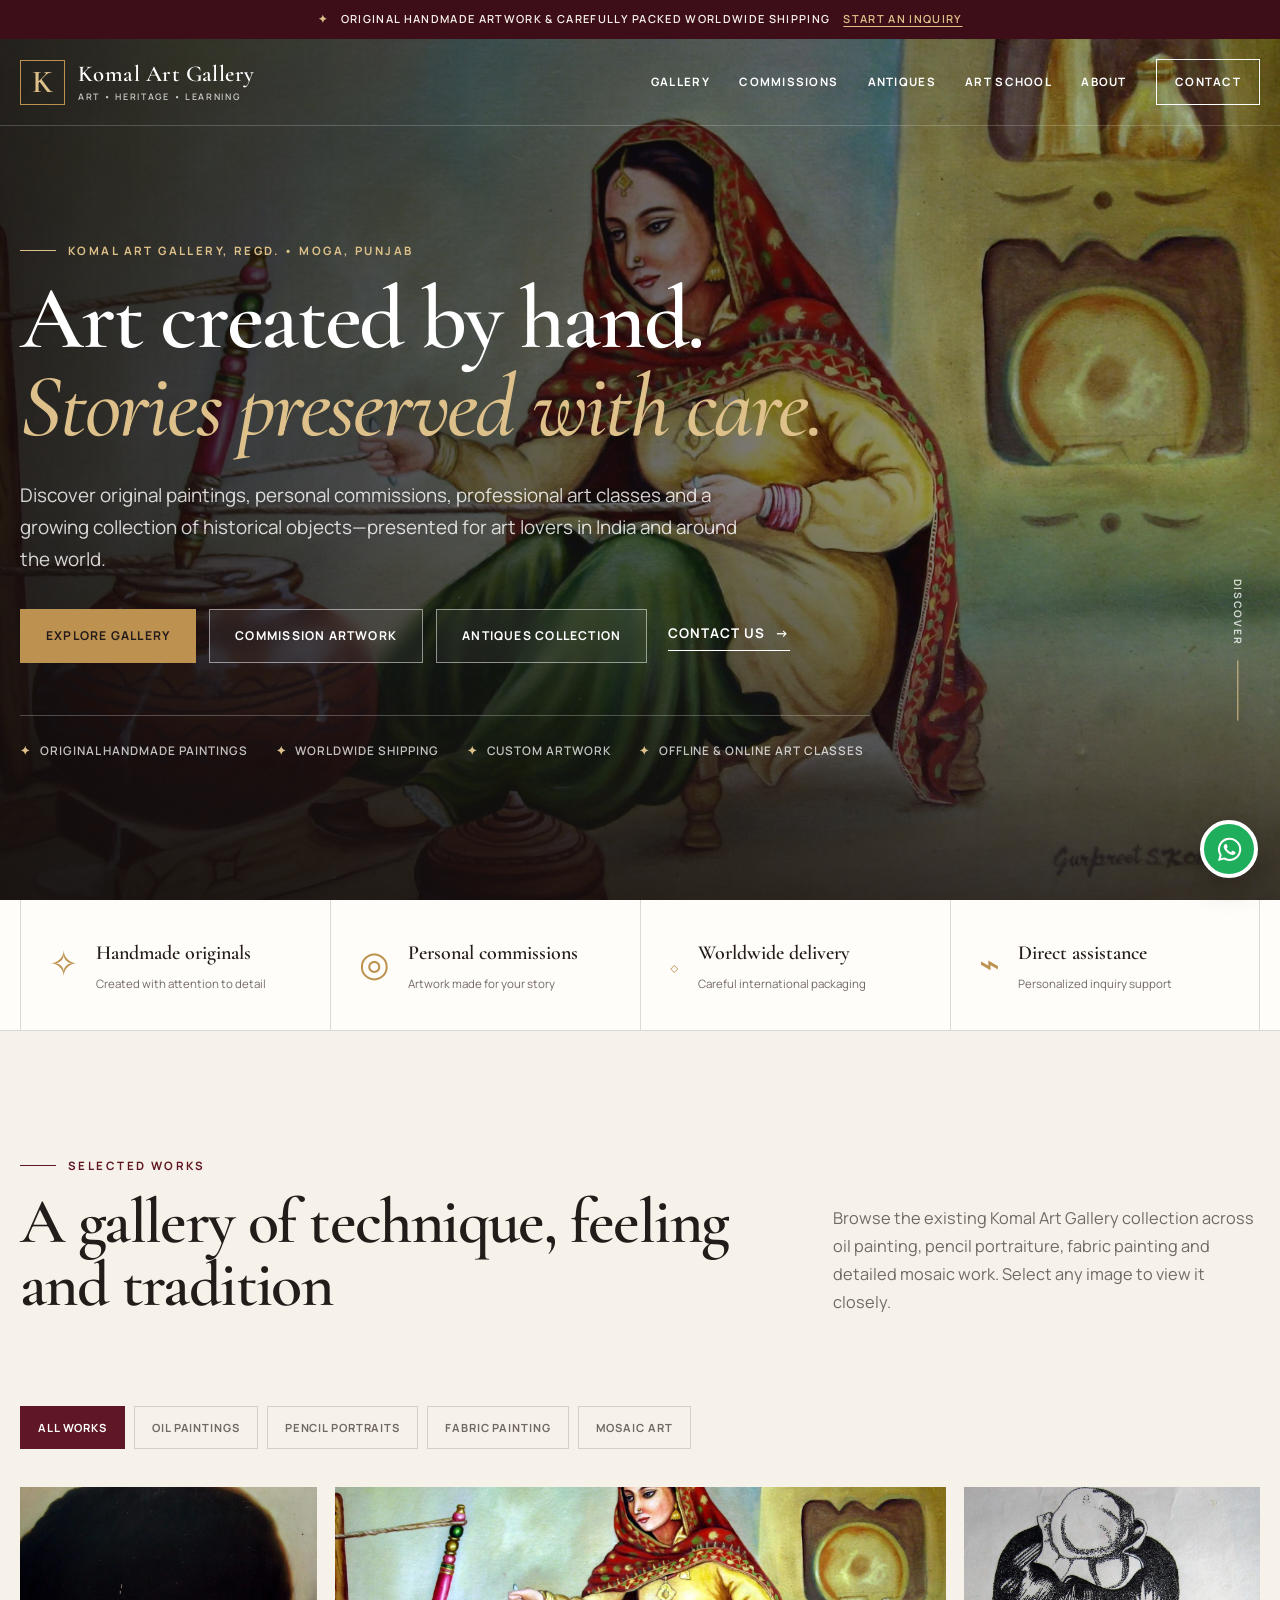
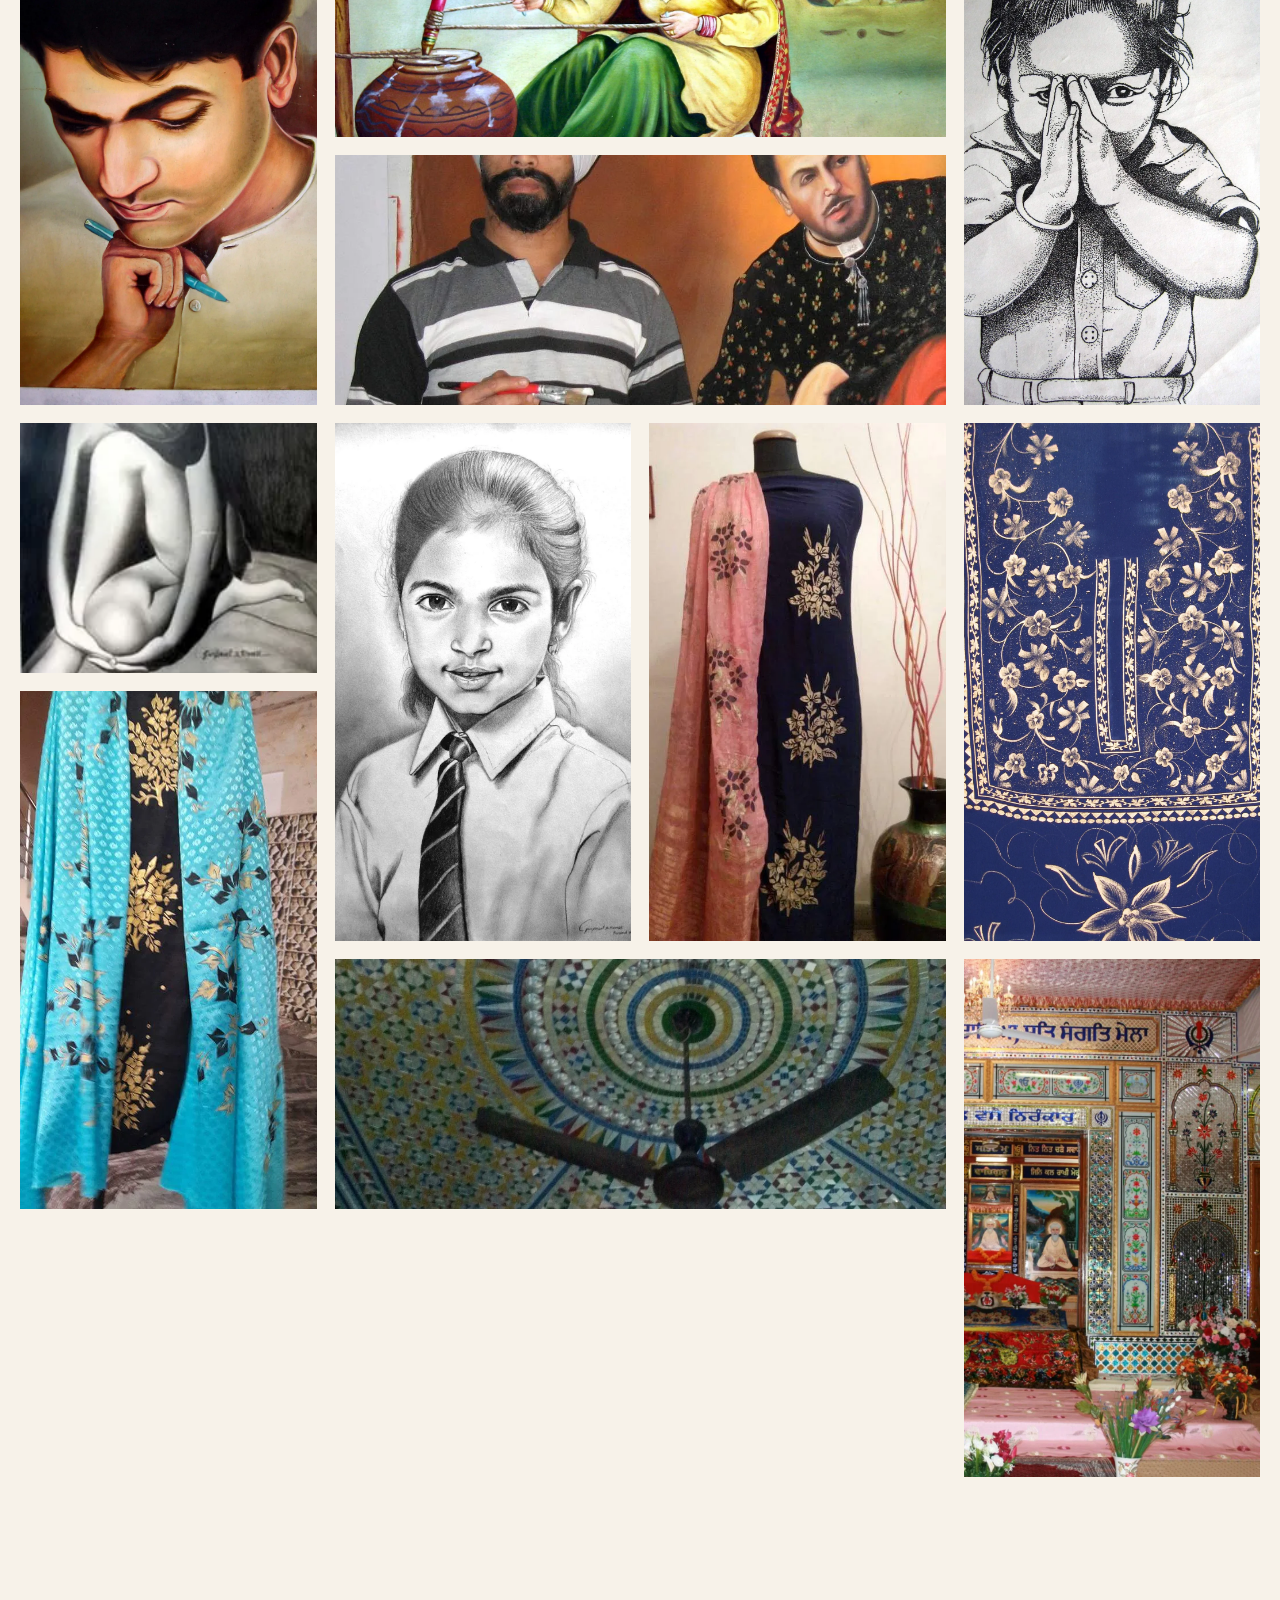
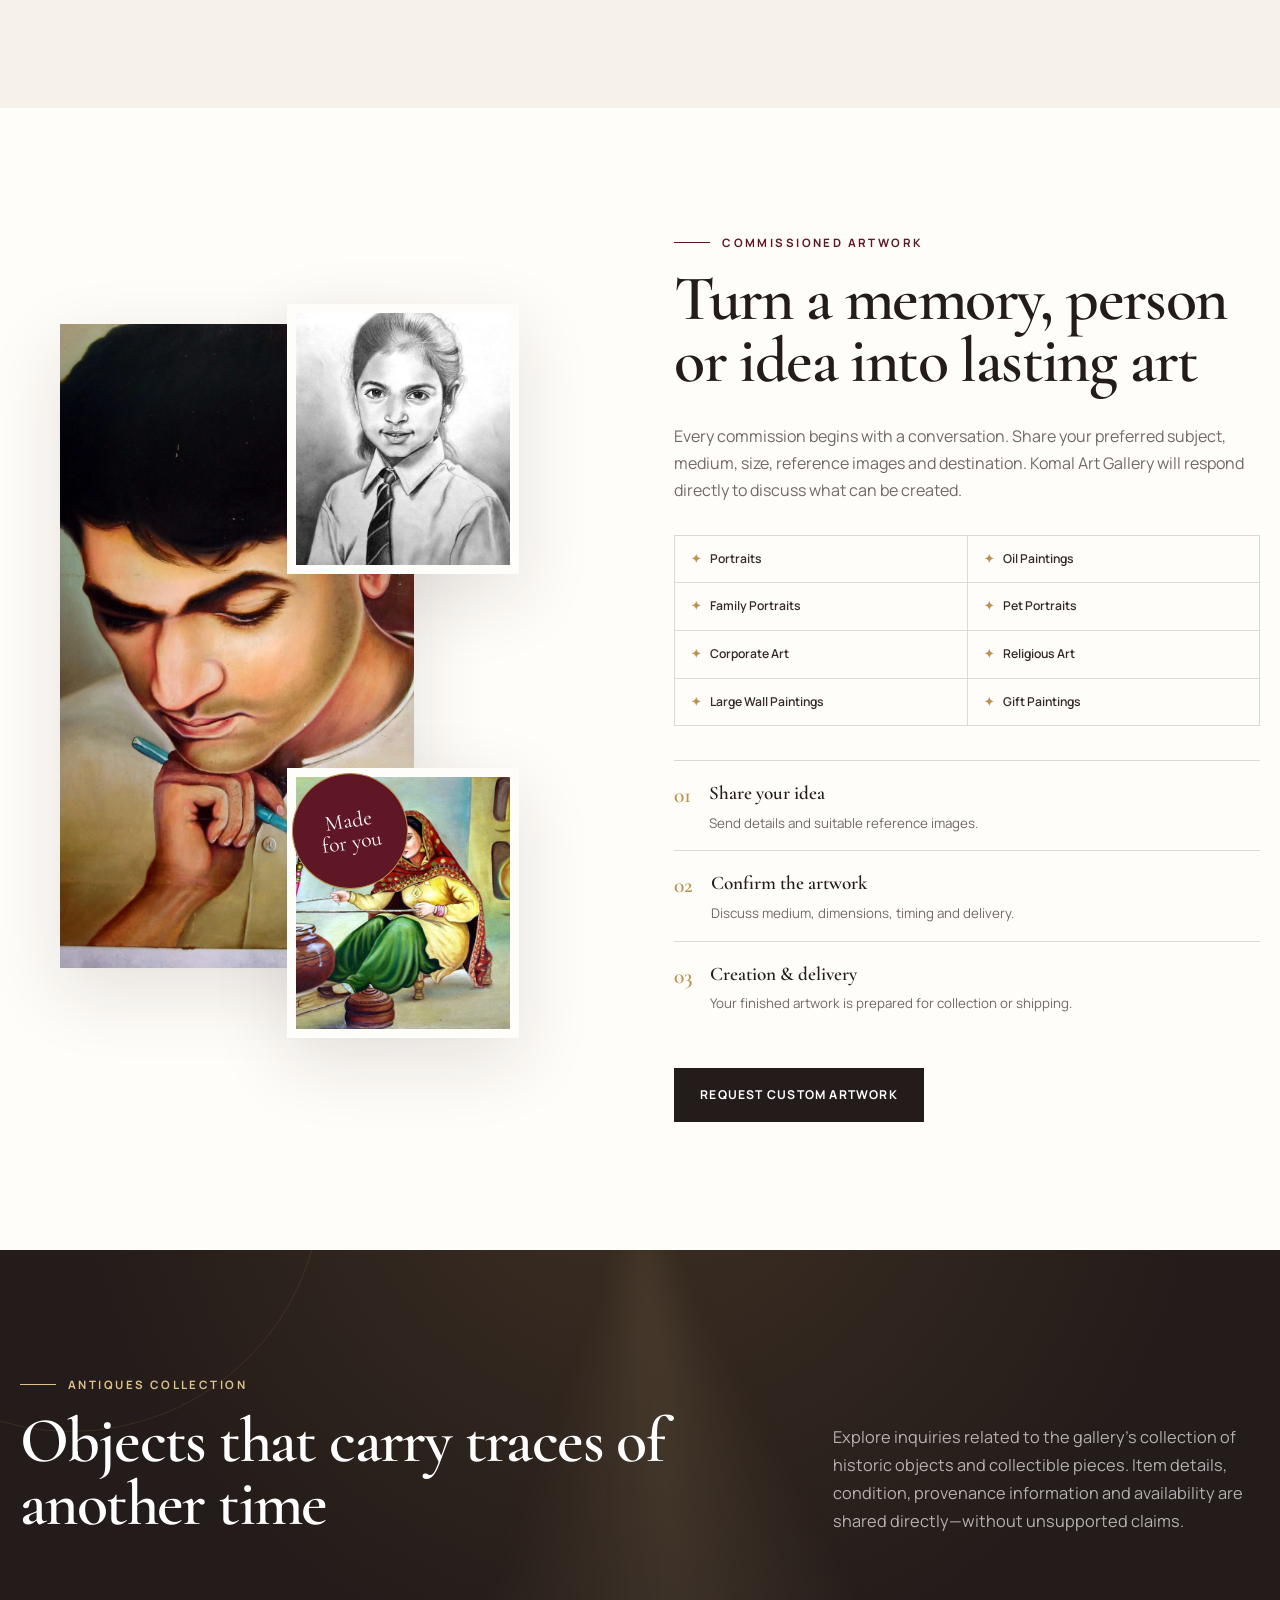
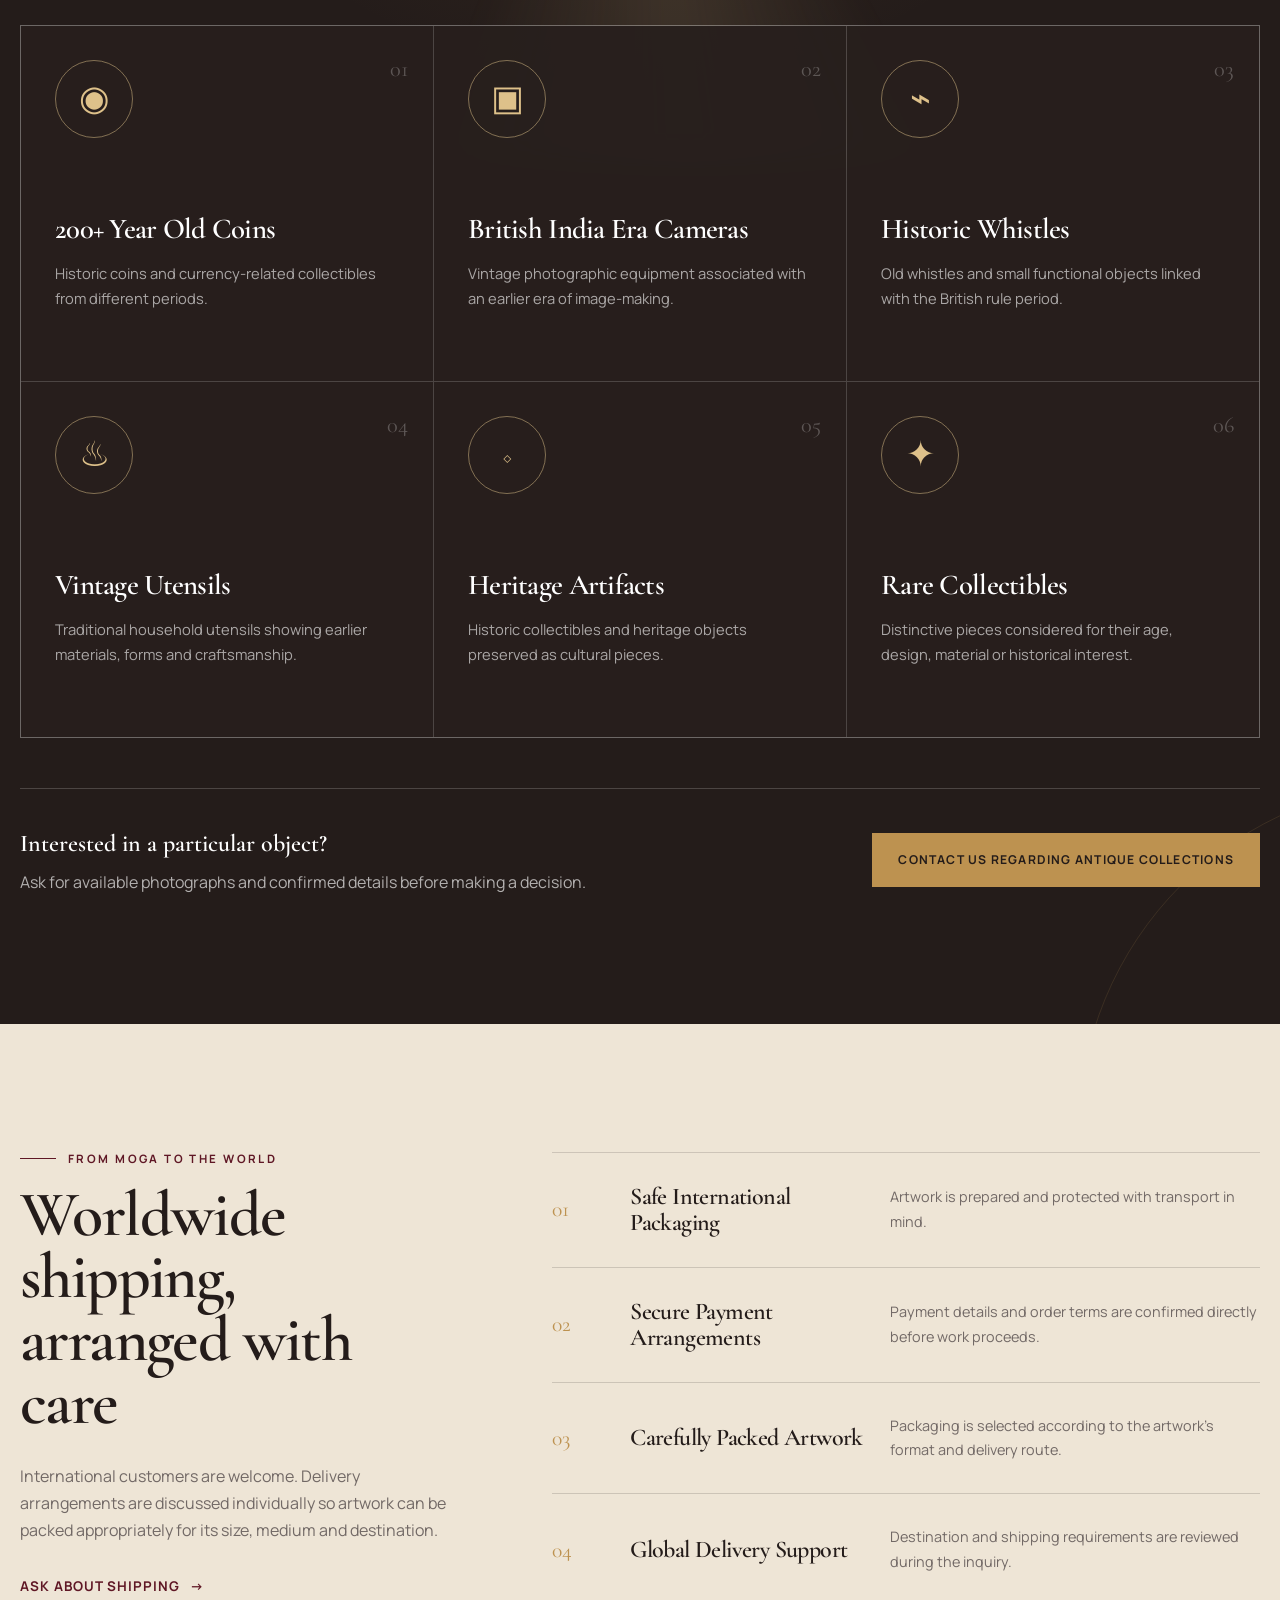
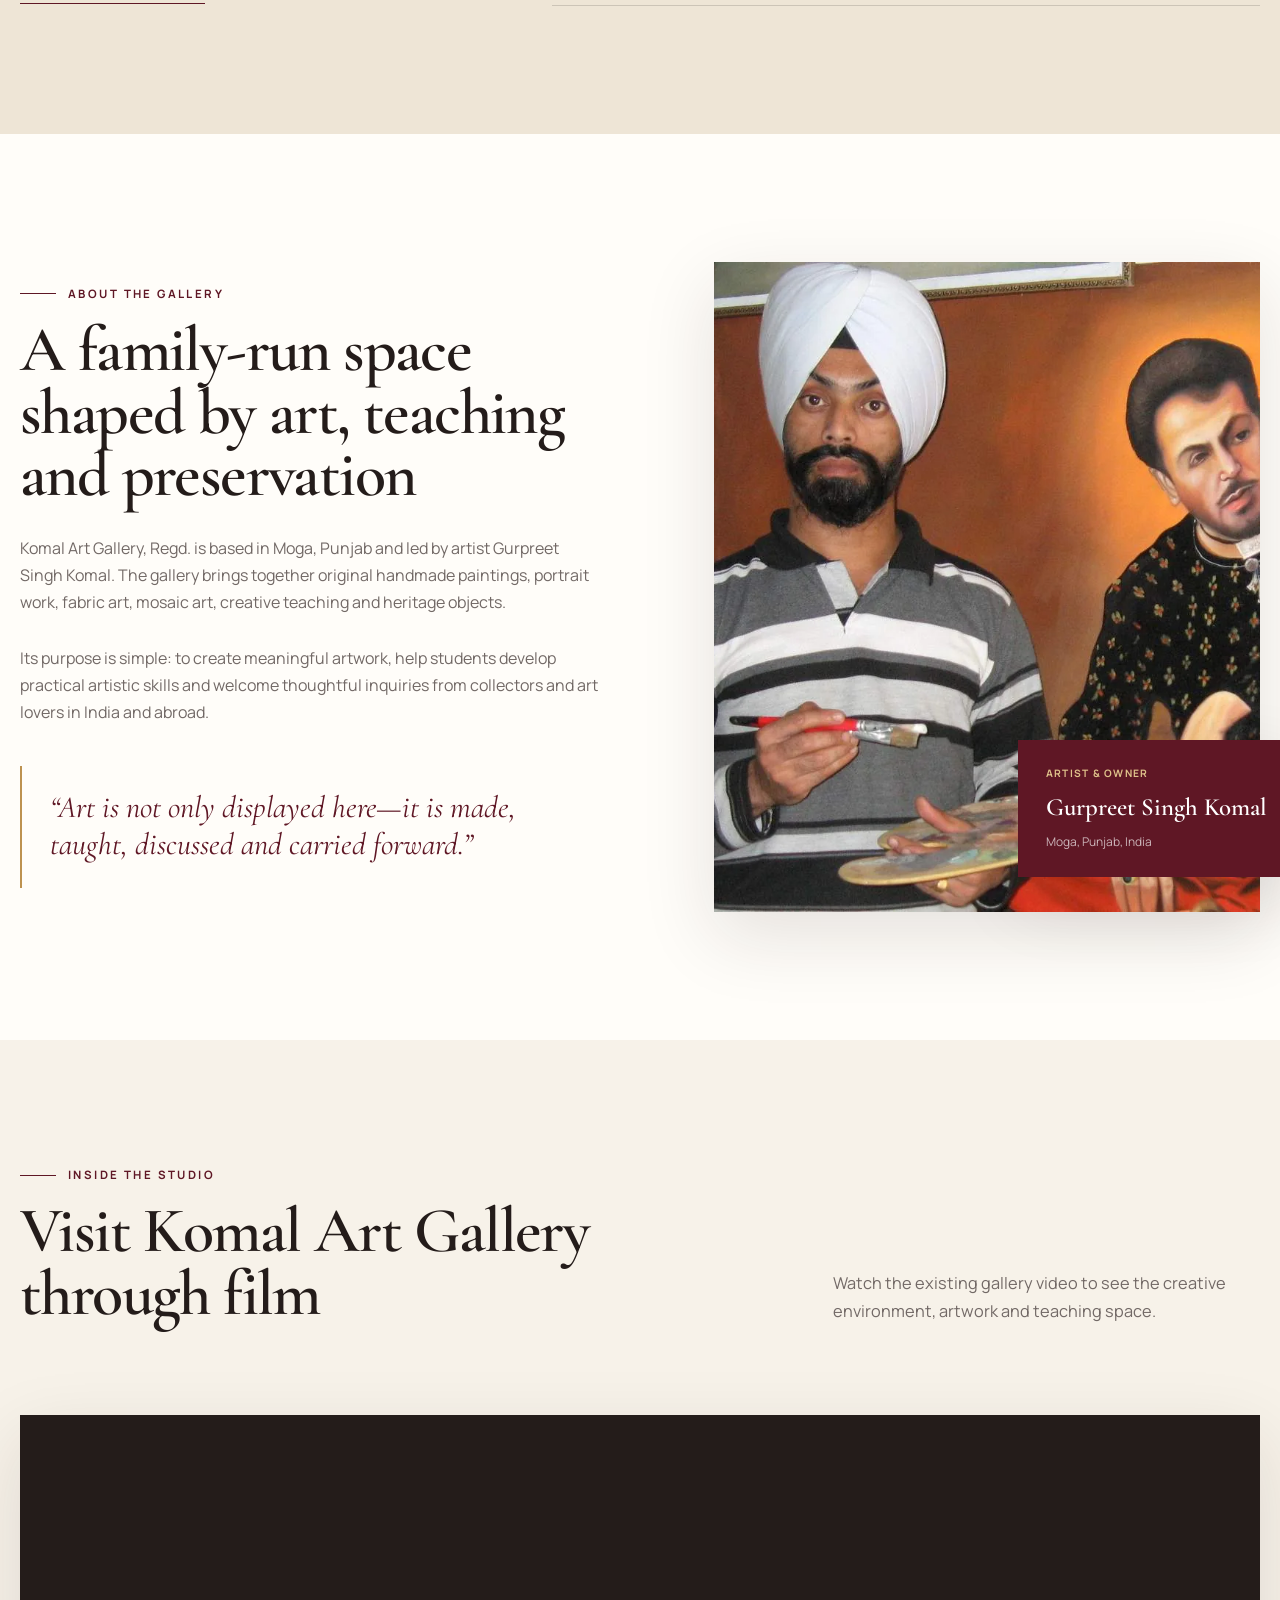
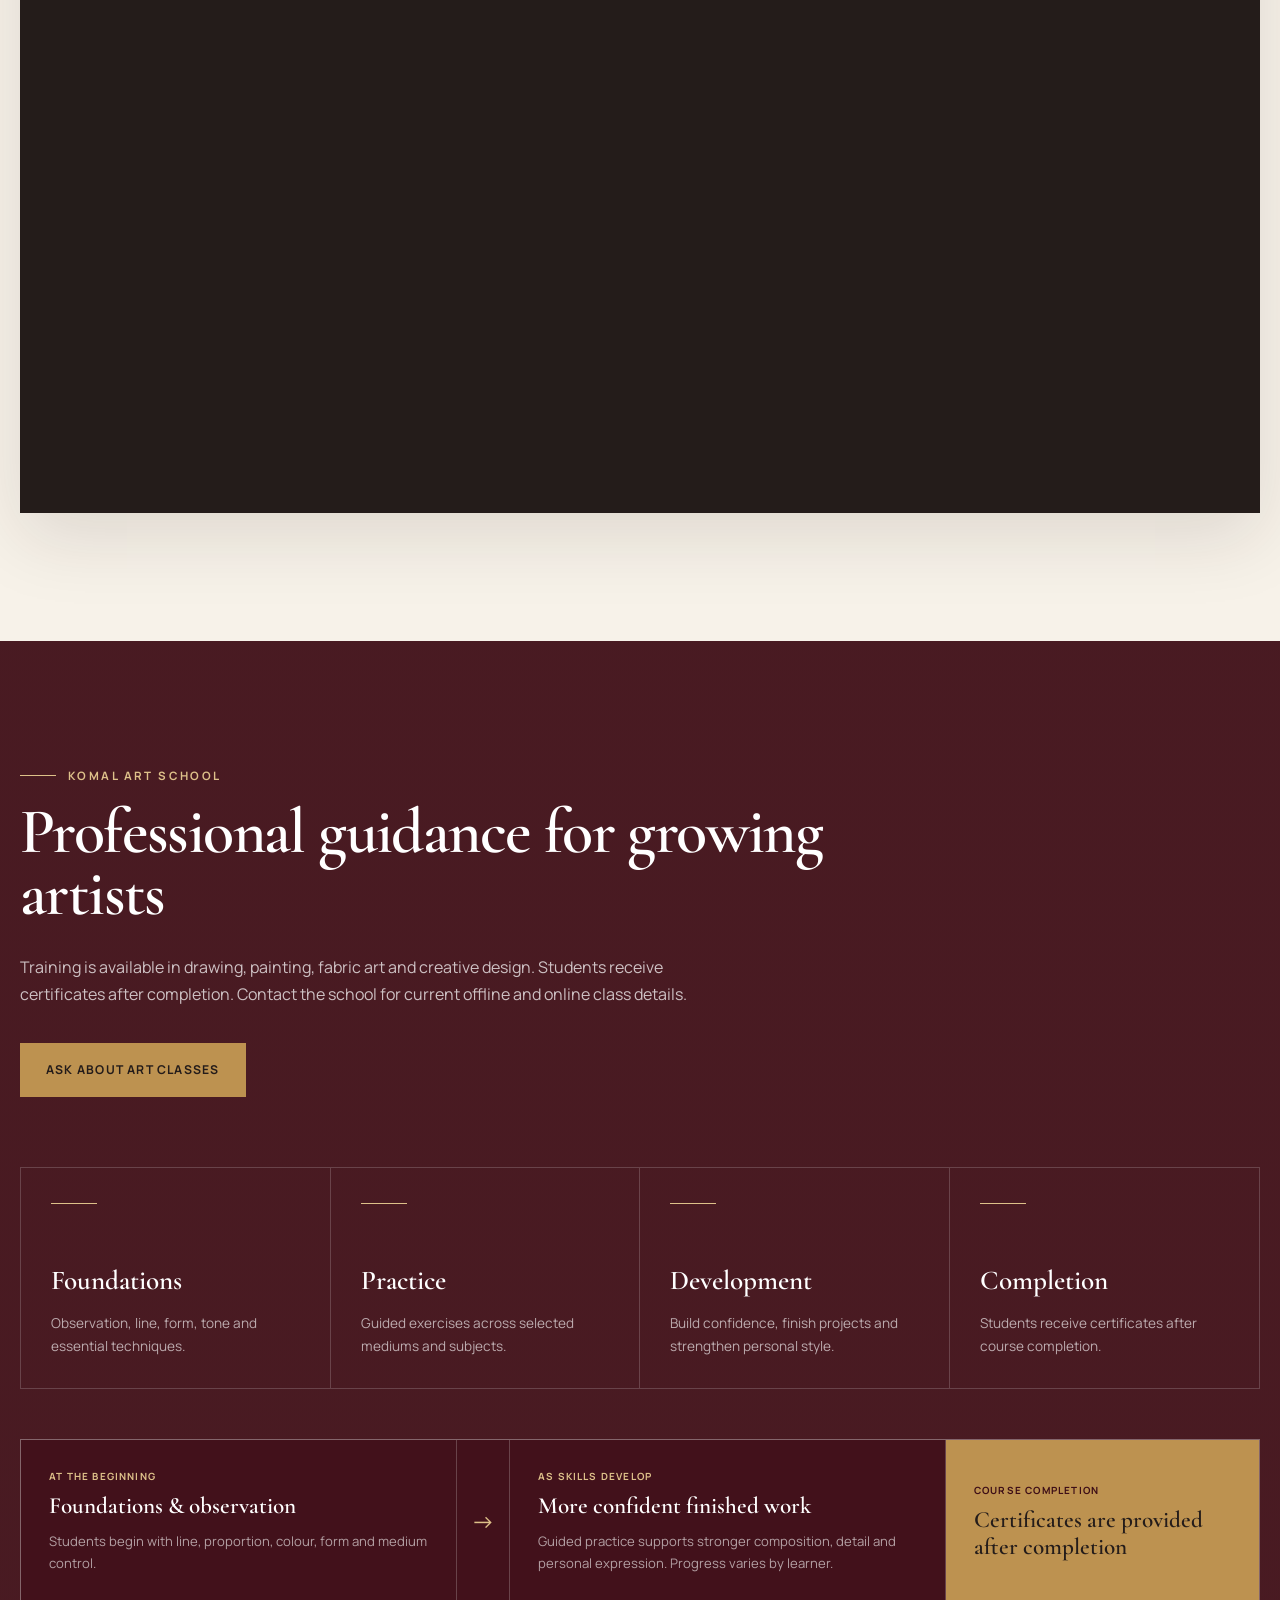
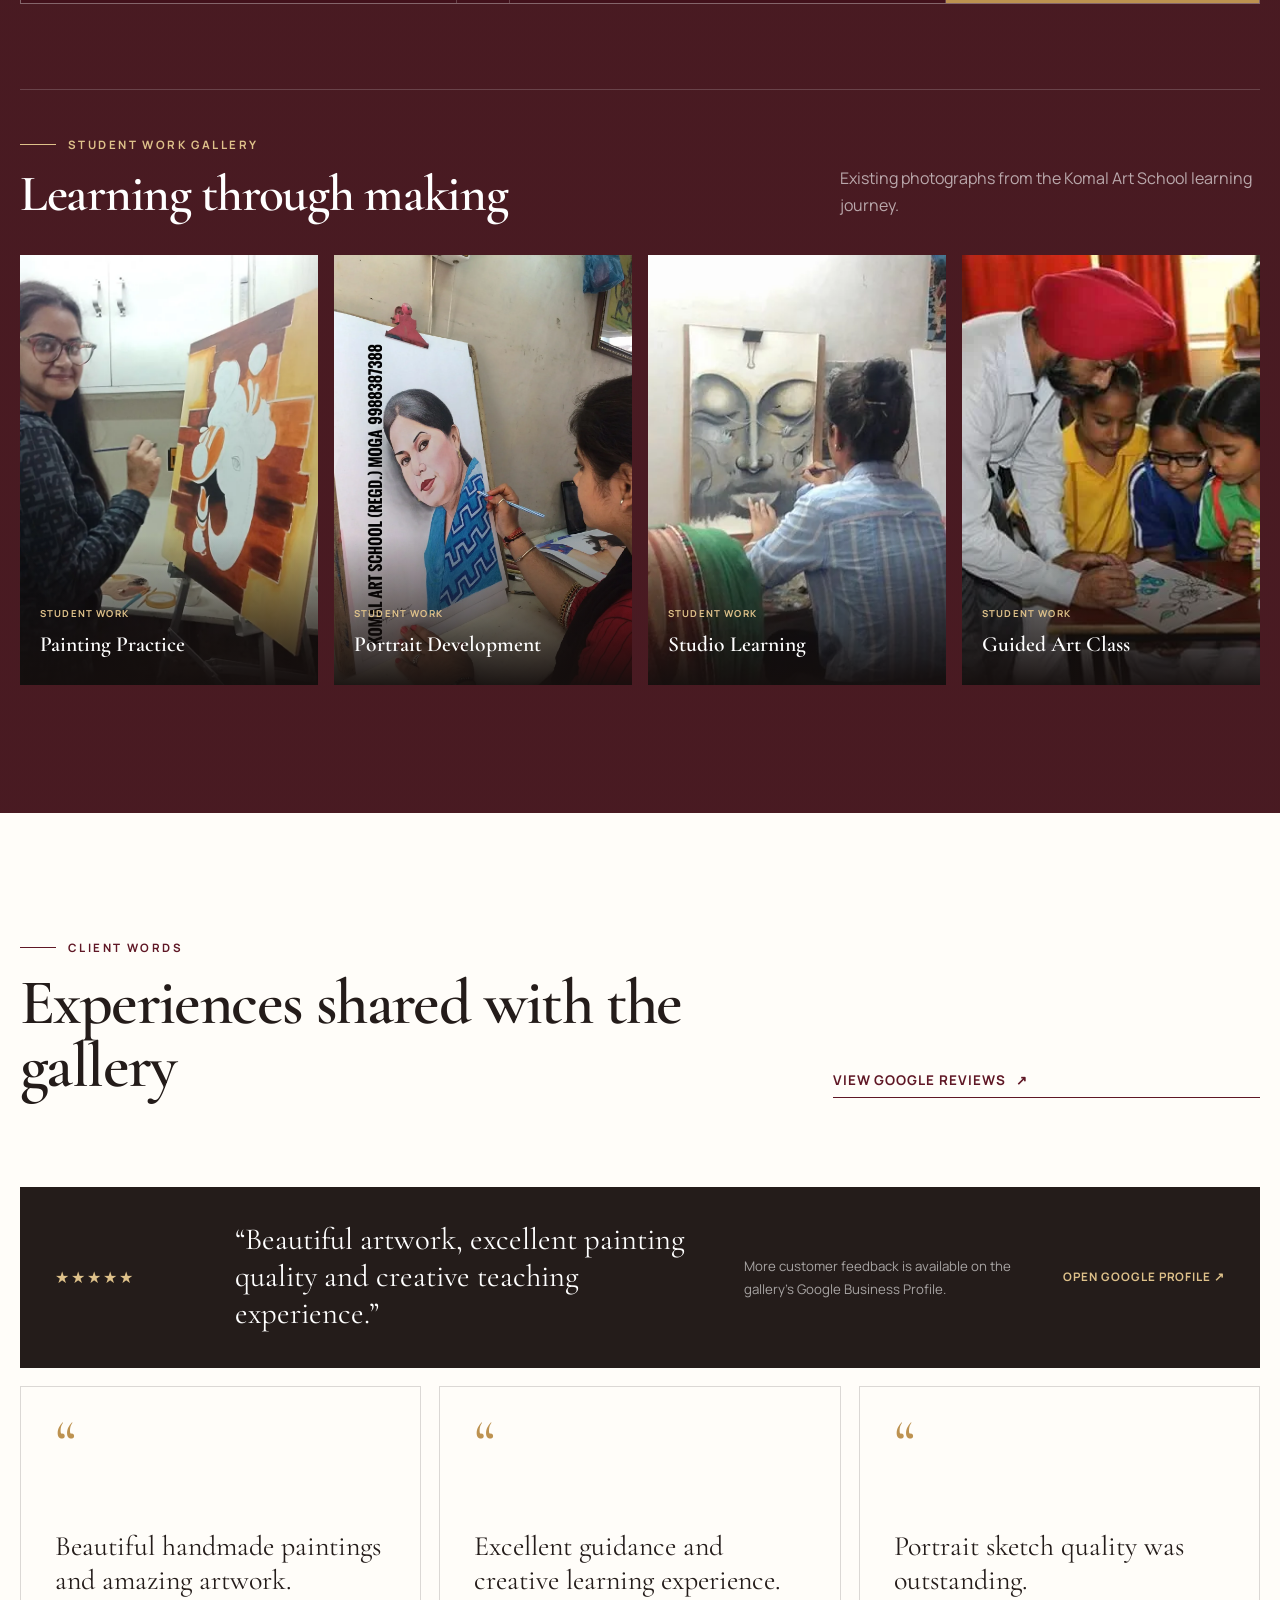
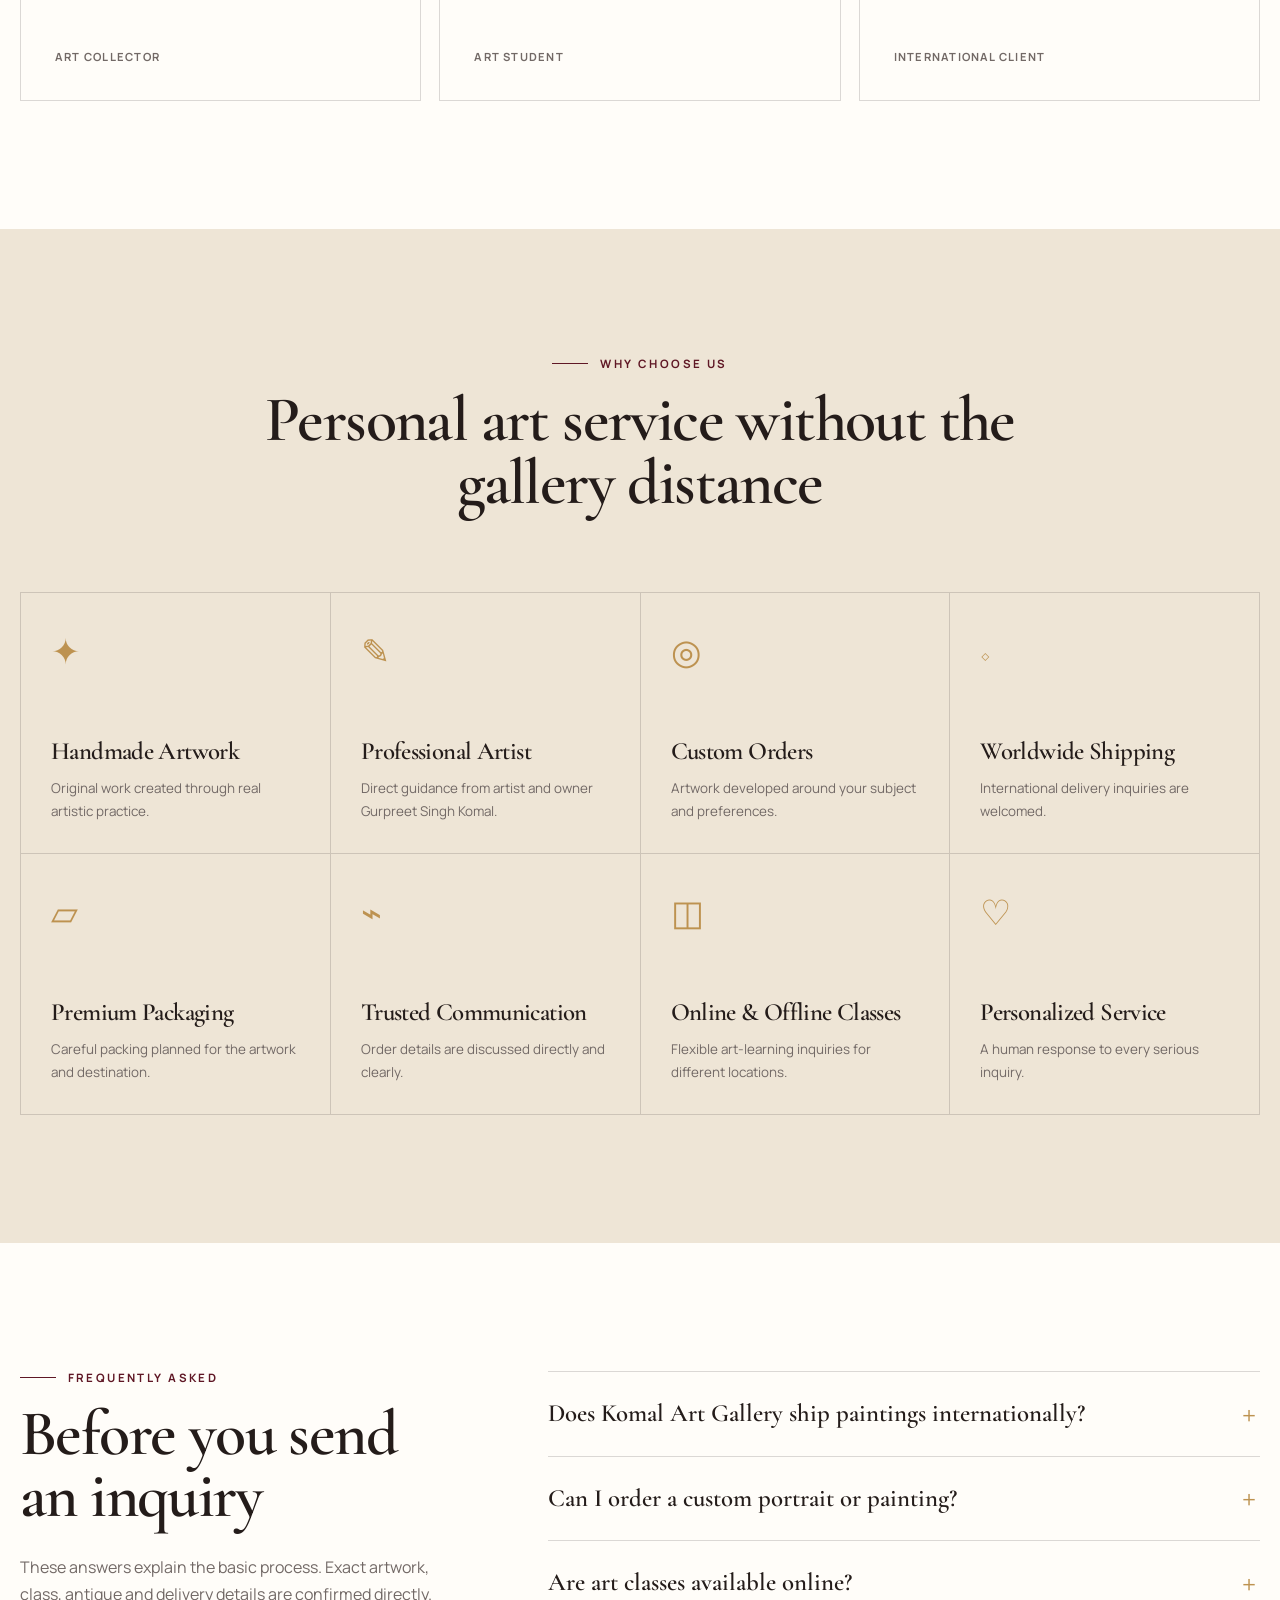
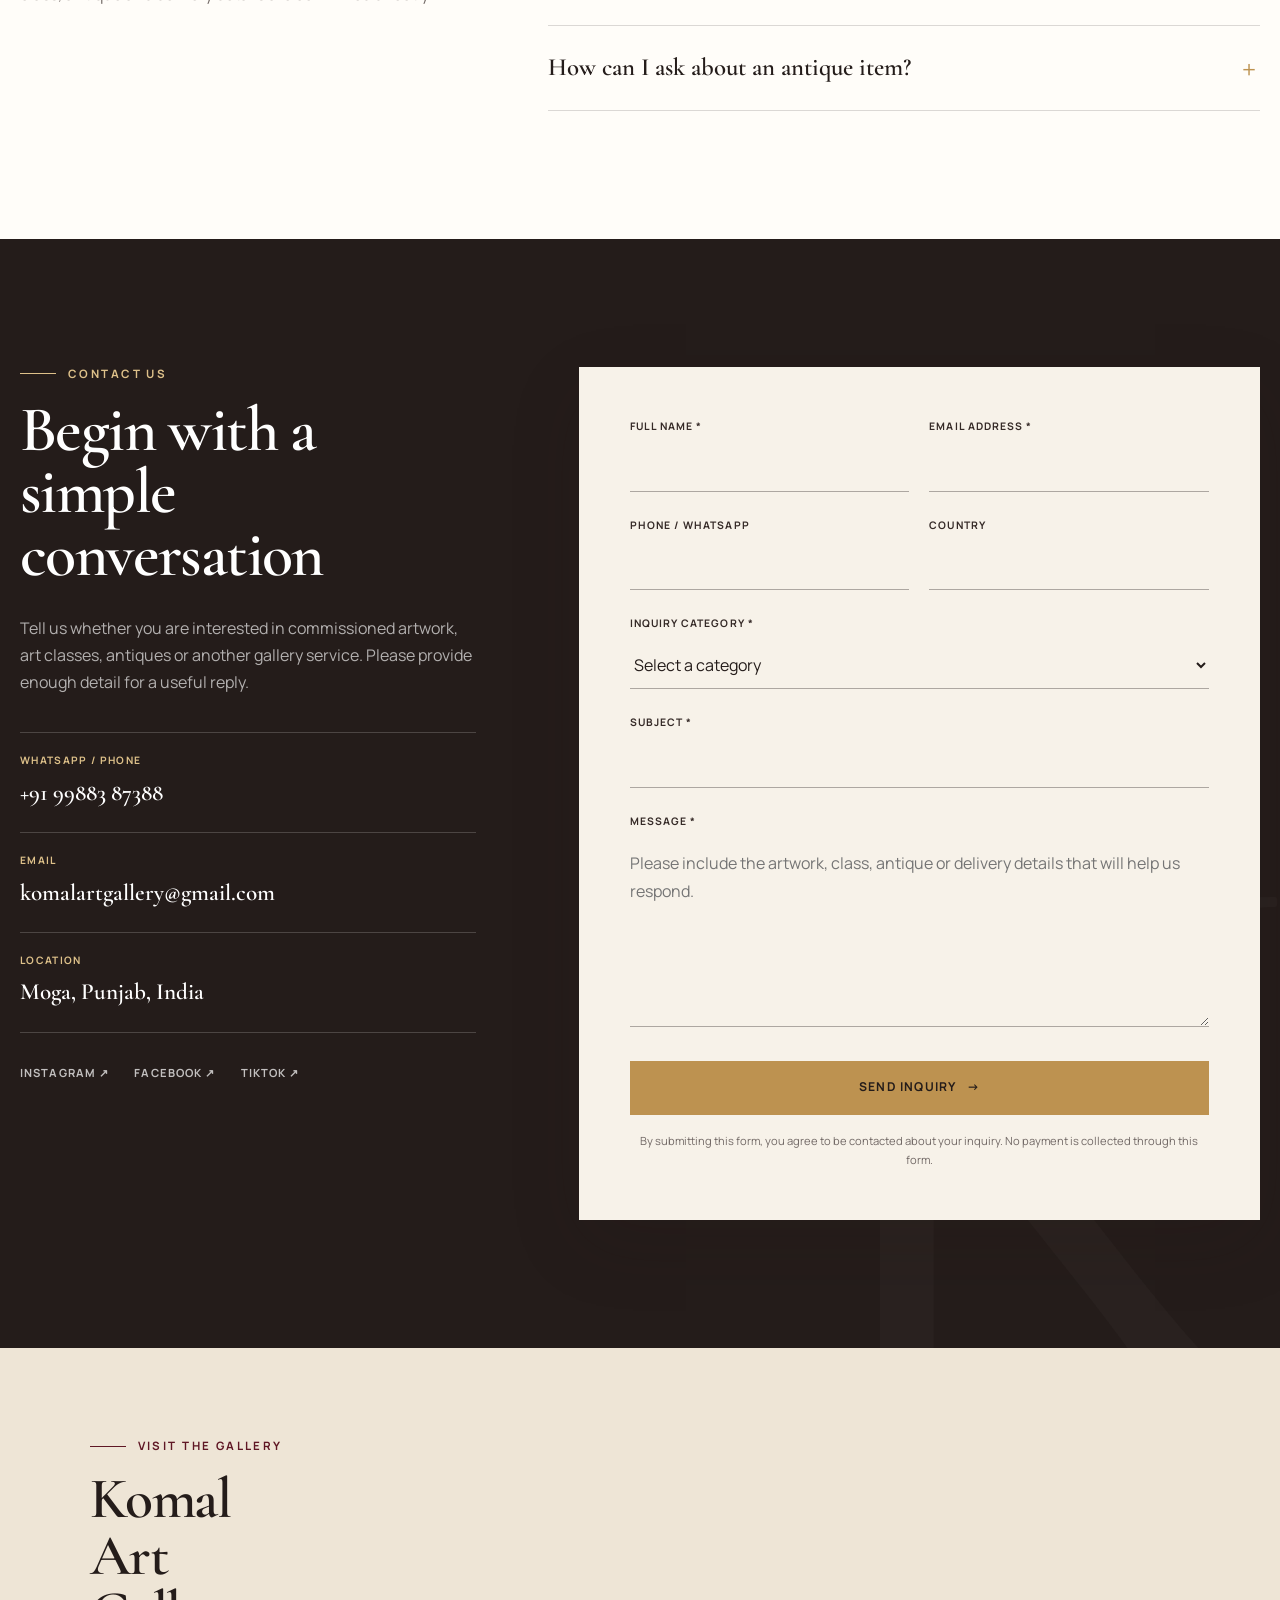
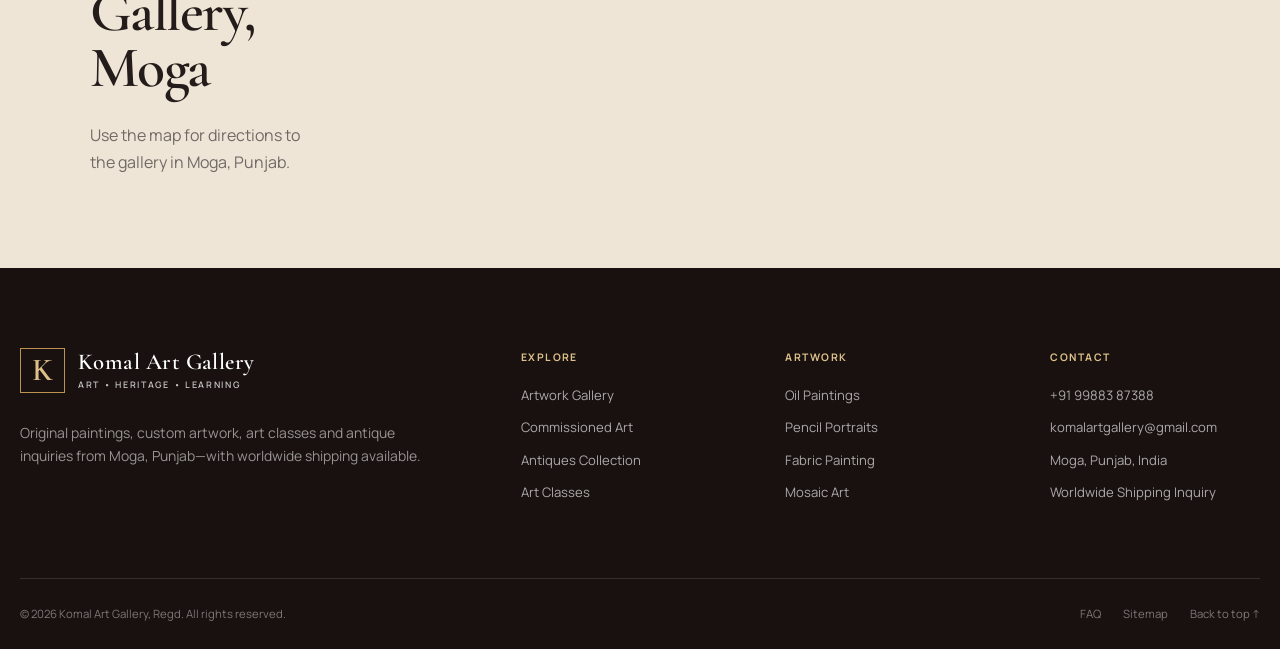
==== index.html @ 50cc11a6 "Add files via upload Premium website redesign with antiques and worldwide shipping" ====
<!doctype html>
<html lang="en">
<head>
  <meta charset="utf-8">
  <meta name="viewport" content="width=device-width, initial-scale=1">
  <meta name="theme-color" content="#241c1a">
  <script>document.documentElement.classList.add('js')</script>
  <meta name="color-scheme" content="light">

  <title>Komal Art Gallery Moga | Original Paintings, Art Classes & Antiques</title>
  <meta name="description" content="Explore original paintings, commissioned portraits, online and offline art classes, student work and antique collections at Komal Art Gallery in Moga, Punjab. Worldwide shipping available.">
  <meta name="keywords" content="Komal Art Gallery, art gallery Moga, paintings Punjab, commissioned portraits India, oil paintings, pencil portraits, fabric painting, mosaic art, art classes Moga, online art classes, antiques Moga, worldwide art shipping">
  <meta name="author" content="Komal Art Gallery">
  <meta name="robots" content="index, follow, max-image-preview:large">
  <link rel="canonical" href="https://komalartgallery.com/">

  <meta property="og:type" content="website">
  <meta property="og:site_name" content="Komal Art Gallery">
  <meta property="og:title" content="Komal Art Gallery | Original Art, Commissions & Antiques">
  <meta property="og:description" content="A premium art gallery and art school in Moga, Punjab, offering handmade artwork, custom commissions, antique collections and worldwide shipping.">
  <meta property="og:url" content="https://komalartgallery.com/">
  <meta property="og:image" content="https://komalartgallery.com/images/social-preview.jpg">
  <meta property="og:image:width" content="1200">
  <meta property="og:image:height" content="630">
  <meta property="og:image:alt" content="Komal Art Gallery original painting and worldwide art services">

  <meta name="twitter:card" content="summary_large_image">
  <meta name="twitter:title" content="Komal Art Gallery | Original Art, Commissions & Antiques">
  <meta name="twitter:description" content="Original handmade artwork, custom commissions, art classes, antique collections and worldwide shipping from Moga, Punjab.">
  <meta name="twitter:image" content="https://komalartgallery.com/images/social-preview.jpg">

  <link rel="icon" href="favicon.svg" type="image/svg+xml">
  <link rel="preconnect" href="https://fonts.googleapis.com">
  <link rel="preconnect" href="https://fonts.gstatic.com" crossorigin>
  <link href="https://fonts.googleapis.com/css2?family=Cormorant+Garamond:wght@500;600;700&family=Manrope:wght@400;500;600;700&display=swap" rel="stylesheet">
  <link rel="preload" as="image" href="images/optimized/oil2.webp" type="image/webp" fetchpriority="high">
  <link rel="stylesheet" href="styles.css">

  <script type="application/ld+json">
  {
    "@context": "https://schema.org",
    "@graph": [
      {
        "@type": ["Organization", "ArtGallery", "LocalBusiness"],
        "@id": "https://komalartgallery.com/#gallery",
        "name": "Komal Art Gallery",
        "url": "https://komalartgallery.com/",
        "image": "https://komalartgallery.com/images/social-preview.jpg",
        "description": "Registered art gallery and art school in Moga, Punjab, offering original paintings, commissioned artwork, art classes and antique collections.",
        "email": "komalartgallery@gmail.com",
        "telephone": "+91-99883-87388",
        "founder": {"@type": "Person", "name": "Gurpreet Singh Komal"},
        "address": {
          "@type": "PostalAddress",
          "addressLocality": "Moga",
          "addressRegion": "Punjab",
          "addressCountry": "IN"
        },
        "areaServed": "Worldwide",
        "sameAs": [
          "https://www.instagram.com/gurpreetsinghkomal/",
          "https://www.facebook.com/gurpreet.komal",
          "https://www.tiktok.com/@gurpreetkomal"
        ],
        "hasMap": "https://www.google.com/maps?q=Komal%20Art%20Gallery%20Moga%20Punjab"
      },
      {
        "@type": "WebSite",
        "@id": "https://komalartgallery.com/#website",
        "url": "https://komalartgallery.com/",
        "name": "Komal Art Gallery",
        "publisher": {"@id": "https://komalartgallery.com/#gallery"},
        "inLanguage": "en"
      },
      {
        "@type": "FAQPage",
        "@id": "https://komalartgallery.com/#faq",
        "mainEntity": [
          {
            "@type": "Question",
            "name": "Does Komal Art Gallery ship paintings internationally?",
            "acceptedAnswer": {"@type": "Answer", "text": "Yes. Worldwide shipping is available. Packaging, delivery arrangements and payment details are confirmed directly for each artwork and destination."}
          },
          {
            "@type": "Question",
            "name": "Can I order a custom portrait or painting?",
            "acceptedAnswer": {"@type": "Answer", "text": "Yes. You can send a custom artwork inquiry for portraits, oil paintings, family artwork, religious art, gifts and other commissioned pieces."}
          },
          {
            "@type": "Question",
            "name": "Are art classes available online?",
            "acceptedAnswer": {"@type": "Answer", "text": "Komal Art School offers both offline and online learning enquiries for drawing, painting, fabric art and creative design."}
          },
          {
            "@type": "Question",
            "name": "How can I ask about an antique item?",
            "acceptedAnswer": {"@type": "Answer", "text": "Choose Antiques Inquiry in the contact form and describe the collection or item you are interested in. Availability and details are shared directly."}
          }
        ]
      }
    ]
  }
  </script>
</head>
<body>
  <a class="skip-link" href="#main-content">Skip to main content</a>

  <div class="announcement" role="note">
    <span aria-hidden="true">✦</span>
    <p>Original handmade artwork &amp; carefully packed worldwide shipping</p>
    <a href="#contact">Start an inquiry</a>
  </div>

  <header class="site-header" data-header>
    <div class="header-inner container">
      <a class="brand" href="#home" aria-label="Komal Art Gallery home">
        <span class="brand-mark" aria-hidden="true">K</span>
        <span class="brand-copy">
          <strong>Komal Art Gallery</strong>
          <small>Art • Heritage • Learning</small>
        </span>
      </a>

      <button class="menu-toggle" type="button" aria-expanded="false" aria-controls="primary-navigation" data-menu-toggle>
        <span class="sr-only">Open navigation menu</span>
        <span></span><span></span><span></span>
      </button>

      <nav id="primary-navigation" class="primary-nav" aria-label="Primary navigation" data-menu>
        <a href="#gallery">Gallery</a>
        <a href="#commissions">Commissions</a>
        <a href="#antiques">Antiques</a>
        <a href="#school">Art School</a>
        <a href="#about">About</a>
        <a href="#contact" class="nav-cta">Contact</a>
      </nav>
    </div>
  </header>

  <main id="main-content">
    <section id="home" class="hero" aria-labelledby="hero-title">
      <div class="hero-media" aria-hidden="true">
        <picture>
          <source srcset="images/optimized/oil2.webp" type="image/webp">
          <img src="images/oil2.jpg.JPG" alt="" width="2592" height="1944" fetchpriority="high">
        </picture>
      </div>
      <div class="hero-overlay"></div>
      <div class="hero-content container reveal is-visible">
        <p class="eyebrow light">Komal Art Gallery, Regd. • Moga, Punjab</p>
        <h1 id="hero-title">Art created by hand.<br><em>Stories preserved with care.</em></h1>
        <p class="hero-lede">Discover original paintings, personal commissions, professional art classes and a growing collection of historical objects—presented for art lovers in India and around the world.</p>
        <div class="hero-actions">
          <a class="button button-gold" href="#gallery">Explore Gallery</a>
          <a class="button button-ghost" href="#commissions">Commission Artwork</a>
          <a class="button button-ghost" href="#antiques">Antiques Collection</a>
          <a class="text-link light-link" href="#contact">Contact Us <span aria-hidden="true">→</span></a>
        </div>
        <ul class="hero-notes" aria-label="Key services">
          <li>Original Handmade Paintings</li>
          <li>Worldwide Shipping</li>
          <li>Custom Artwork</li>
          <li>Offline &amp; Online Art Classes</li>
        </ul>
      </div>
      <a class="scroll-cue" href="#gallery" aria-label="Scroll to artwork gallery">
        <span>Discover</span><i aria-hidden="true"></i>
      </a>
    </section>

    <section class="trust-strip" aria-label="Gallery services">
      <div class="container trust-grid">
        <article><span class="line-icon" aria-hidden="true">✧</span><div><strong>Handmade originals</strong><small>Created with attention to detail</small></div></article>
        <article><span class="line-icon" aria-hidden="true">◎</span><div><strong>Personal commissions</strong><small>Artwork made for your story</small></div></article>
        <article><span class="line-icon" aria-hidden="true">◇</span><div><strong>Worldwide delivery</strong><small>Careful international packaging</small></div></article>
        <article><span class="line-icon" aria-hidden="true">⌁</span><div><strong>Direct assistance</strong><small>Personalized inquiry support</small></div></article>
      </div>
    </section>

    <section id="gallery" class="section gallery-section">
      <div class="container">
        <div class="section-heading reveal">
          <div>
            <p class="eyebrow">Selected works</p>
            <h2>A gallery of technique, feeling and tradition</h2>
          </div>
          <p>Browse the existing Komal Art Gallery collection across oil painting, pencil portraiture, fabric painting and detailed mosaic work. Select any image to view it closely.</p>
        </div>

        <div class="filter-bar reveal" role="toolbar" aria-label="Filter artwork by category">
          <button class="filter-button active" type="button" data-filter="all" aria-pressed="true">All Works</button>
          <button class="filter-button" type="button" data-filter="oil" aria-pressed="false">Oil Paintings</button>
          <button class="filter-button" type="button" data-filter="pencil" aria-pressed="false">Pencil Portraits</button>
          <button class="filter-button" type="button" data-filter="fabric" aria-pressed="false">Fabric Painting</button>
          <button class="filter-button" type="button" data-filter="mosaic" aria-pressed="false">Mosaic Art</button>
        </div>

        <div class="art-grid" data-gallery>
          <button class="art-card tall reveal" type="button" data-category="oil" data-image="images/oil1.jpg.JPG" data-title="Contemplative Portrait" data-medium="Oil Painting">
            <picture><source srcset="images/optimized/oil1.webp" type="image/webp"><img src="images/oil1.jpg.JPG" alt="Oil portrait painting of a thoughtful young man" width="1944" height="2592" loading="lazy"></picture>
            <span class="art-card-overlay"><span><small>Oil Painting</small><strong>Contemplative Portrait</strong></span><i aria-hidden="true">＋</i></span>
          </button>
          <button class="art-card wide reveal" type="button" data-category="oil" data-image="images/oil2.jpg.JPG" data-title="Village Tradition" data-medium="Oil Painting">
            <picture><source srcset="images/optimized/oil2.webp" type="image/webp"><img src="images/oil2.jpg.JPG" alt="Oil painting of a Punjabi woman using a traditional spinning wheel" width="2592" height="1944" loading="lazy"></picture>
            <span class="art-card-overlay"><span><small>Oil Painting</small><strong>Village Tradition</strong></span><i aria-hidden="true">＋</i></span>
          </button>
          <button class="art-card wide reveal" type="button" data-category="oil" data-image="images/oil3.jpg.JPG" data-title="Artist at Work" data-medium="Oil Painting">
            <picture><source srcset="images/optimized/oil3.webp" type="image/webp"><img src="images/oil3.jpg.JPG" alt="Painting showing an artist working beside a seated portrait subject" width="1054" height="884" loading="lazy"></picture>
            <span class="art-card-overlay"><span><small>Oil Painting</small><strong>Artist at Work</strong></span><i aria-hidden="true">＋</i></span>
          </button>

          <button class="art-card tall reveal" type="button" data-category="pencil" data-image="images/pencil1.jpg.JPG" data-title="Expressive Study" data-medium="Pencil Sketch">
            <picture><source srcset="images/optimized/pencil1.webp" type="image/webp"><img src="images/pencil1.jpg.JPG" alt="Expressive pencil sketch of a person holding their face" width="1944" height="2592" loading="lazy"></picture>
            <span class="art-card-overlay"><span><small>Pencil Sketch</small><strong>Expressive Study</strong></span><i aria-hidden="true">＋</i></span>
          </button>
          <button class="art-card reveal" type="button" data-category="pencil" data-image="images/pencil2.jpg.JPG" data-title="Figure Study" data-medium="Pencil Drawing">
            <picture><source srcset="images/optimized/pencil2.webp" type="image/webp"><img src="images/pencil2.jpg.JPG" alt="Monochrome seated figure pencil drawing" width="216" height="288" loading="lazy"></picture>
            <span class="art-card-overlay"><span><small>Pencil Drawing</small><strong>Figure Study</strong></span><i aria-hidden="true">＋</i></span>
          </button>
          <button class="art-card tall reveal" type="button" data-category="pencil" data-image="images/pencil3.jpg.JPG" data-title="Classic Portrait" data-medium="Pencil Portrait">
            <picture><source srcset="images/optimized/pencil3.webp" type="image/webp"><img src="images/pencil3.jpg.JPG" alt="Detailed pencil portrait of a young girl" width="1116" height="1544" loading="lazy"></picture>
            <span class="art-card-overlay"><span><small>Pencil Portrait</small><strong>Classic Portrait</strong></span><i aria-hidden="true">＋</i></span>
          </button>

          <button class="art-card tall reveal" type="button" data-category="fabric" data-image="images/fabric1.jpg.jpg" data-title="Floral Ensemble" data-medium="Fabric Painting">
            <picture><source srcset="images/optimized/fabric1.webp" type="image/webp"><img src="images/fabric1.jpg.jpg" alt="Hand-painted floral design on a dark fabric suit" width="540" height="900" loading="lazy"></picture>
            <span class="art-card-overlay"><span><small>Fabric Painting</small><strong>Floral Ensemble</strong></span><i aria-hidden="true">＋</i></span>
          </button>
          <button class="art-card tall reveal" type="button" data-category="fabric" data-image="images/fabric2.jpg.JPG" data-title="Blue Floral Panel" data-medium="Fabric Painting">
            <picture><source srcset="images/optimized/fabric2.webp" type="image/webp"><img src="images/fabric2.jpg.JPG" alt="Detailed gold and white floral painting on blue fabric" width="1944" height="2592" loading="lazy"></picture>
            <span class="art-card-overlay"><span><small>Fabric Painting</small><strong>Blue Floral Panel</strong></span><i aria-hidden="true">＋</i></span>
          </button>
          <button class="art-card tall reveal" type="button" data-category="fabric" data-image="images/fabric3.jpg.jpg" data-title="Turquoise Floral Drapery" data-medium="Fabric Painting">
            <picture><source srcset="images/optimized/fabric3.webp" type="image/webp"><img src="images/fabric3.jpg.jpg" alt="Turquoise fabric decorated with black and gold hand-painted flowers" width="528" height="960" loading="lazy"></picture>
            <span class="art-card-overlay"><span><small>Fabric Painting</small><strong>Turquoise Floral Drapery</strong></span><i aria-hidden="true">＋</i></span>
          </button>

          <button class="art-card wide reveal" type="button" data-category="mosaic" data-image="images/mosaic1.jpg.jpg" data-title="Ornamental Ceiling" data-medium="Mosaic Art">
            <picture><source srcset="images/optimized/mosaic1.webp" type="image/webp"><img src="images/mosaic1.jpg.jpg" alt="Intricate circular mosaic pattern on an ornamental ceiling" width="2560" height="1920" loading="lazy"></picture>
            <span class="art-card-overlay"><span><small>Mosaic Art</small><strong>Ornamental Ceiling</strong></span><i aria-hidden="true">＋</i></span>
          </button>
          <button class="art-card wide reveal" type="button" data-category="mosaic" data-image="images/mosaic2.jpg.jpg" data-title="Heritage Entrance" data-medium="Mosaic Art">
            <picture><source srcset="images/optimized/mosaic2.webp" type="image/webp"><img src="images/mosaic2.jpg.jpg" alt="Decorative mosaic artwork around a heritage building entrance" width="1280" height="720" loading="lazy"></picture>
            <span class="art-card-overlay"><span><small>Mosaic Art</small><strong>Heritage Entrance</strong></span><i aria-hidden="true">＋</i></span>
          </button>
          <button class="art-card tall reveal" type="button" data-category="mosaic" data-image="images/mosaic3.jpg.jpg" data-title="Sacred Interior Detail" data-medium="Mosaic Art">
            <picture><source srcset="images/optimized/mosaic3.webp" type="image/webp"><img src="images/mosaic3.jpg.jpg" alt="Detailed mosaic decoration inside a traditional sacred interior" width="900" height="1600" loading="lazy"></picture>
            <span class="art-card-overlay"><span><small>Mosaic Art</small><strong>Sacred Interior Detail</strong></span><i aria-hidden="true">＋</i></span>
          </button>
        </div>

        <div class="section-footer reveal">
          <p>Looking for a particular style, size or subject?</p>
          <a class="text-link" href="#contact" data-inquiry="Custom Artwork Inquiry">Discuss a custom artwork <span aria-hidden="true">→</span></a>
        </div>
      </div>
    </section>

    <section id="commissions" class="section commission-section">
      <div class="container commission-layout">
        <div class="commission-collage reveal" aria-label="Examples of custom artwork">
          <figure class="collage-main"><picture><source srcset="images/optimized/oil1.webp" type="image/webp"><img src="images/oil1.jpg.JPG" alt="Custom oil portrait example" width="1944" height="2592" loading="lazy"></picture></figure>
          <figure class="collage-small top"><picture><source srcset="images/optimized/pencil3.webp" type="image/webp"><img src="images/pencil3.jpg.JPG" alt="Custom pencil portrait example" width="1116" height="1544" loading="lazy"></picture></figure>
          <figure class="collage-small bottom"><picture><source srcset="images/optimized/oil2.webp" type="image/webp"><img src="images/oil2.jpg.JPG" alt="Traditional themed oil painting example" width="2592" height="1944" loading="lazy"></picture></figure>
          <span class="collage-seal" aria-hidden="true">Made<br>for you</span>
        </div>

        <div class="commission-copy reveal">
          <p class="eyebrow">Commissioned artwork</p>
          <h2>Turn a memory, person or idea into lasting art</h2>
          <p>Every commission begins with a conversation. Share your preferred subject, medium, size, reference images and destination. Komal Art Gallery will respond directly to discuss what can be created.</p>
          <div class="commission-list">
            <span>Portraits</span><span>Oil Paintings</span><span>Family Portraits</span><span>Pet Portraits</span>
            <span>Corporate Art</span><span>Religious Art</span><span>Large Wall Paintings</span><span>Gift Paintings</span>
          </div>
          <div class="simple-steps" aria-label="Commission process">
            <div><b>01</b><span><strong>Share your idea</strong><small>Send details and suitable reference images.</small></span></div>
            <div><b>02</b><span><strong>Confirm the artwork</strong><small>Discuss medium, dimensions, timing and delivery.</small></span></div>
            <div><b>03</b><span><strong>Creation &amp; delivery</strong><small>Your finished artwork is prepared for collection or shipping.</small></span></div>
          </div>
          <a class="button button-dark" href="#contact" data-inquiry="Custom Artwork Inquiry">Request Custom Artwork</a>
        </div>
      </div>
    </section>

    <section id="antiques" class="section antiques-section">
      <div class="museum-light" aria-hidden="true"></div>
      <div class="container">
        <div class="section-heading dark-heading reveal">
          <div>
            <p class="eyebrow light">Antiques collection</p>
            <h2>Objects that carry traces of another time</h2>
          </div>
          <p>Explore inquiries related to the gallery’s collection of historic objects and collectible pieces. Item details, condition, provenance information and availability are shared directly—without unsupported claims.</p>
        </div>

        <div class="antique-timeline">
          <article class="antique-card reveal">
            <span class="antique-number">01</span><div class="antique-symbol" aria-hidden="true">◉</div>
            <h3>200+ Year Old Coins</h3><p>Historic coins and currency-related collectibles from different periods.</p>
          </article>
          <article class="antique-card reveal">
            <span class="antique-number">02</span><div class="antique-symbol" aria-hidden="true">▣</div>
            <h3>British India Era Cameras</h3><p>Vintage photographic equipment associated with an earlier era of image-making.</p>
          </article>
          <article class="antique-card reveal">
            <span class="antique-number">03</span><div class="antique-symbol" aria-hidden="true">⌁</div>
            <h3>Historic Whistles</h3><p>Old whistles and small functional objects linked with the British rule period.</p>
          </article>
          <article class="antique-card reveal">
            <span class="antique-number">04</span><div class="antique-symbol" aria-hidden="true">♨</div>
            <h3>Vintage Utensils</h3><p>Traditional household utensils showing earlier materials, forms and craftsmanship.</p>
          </article>
          <article class="antique-card reveal">
            <span class="antique-number">05</span><div class="antique-symbol" aria-hidden="true">◇</div>
            <h3>Heritage Artifacts</h3><p>Historic collectibles and heritage objects preserved as cultural pieces.</p>
          </article>
          <article class="antique-card reveal">
            <span class="antique-number">06</span><div class="antique-symbol" aria-hidden="true">✦</div>
            <h3>Rare Collectibles</h3><p>Distinctive pieces considered for their age, design, material or historical interest.</p>
          </article>
        </div>

        <div class="antique-note reveal">
          <p><strong>Interested in a particular object?</strong> Ask for available photographs and confirmed details before making a decision.</p>
          <a class="button button-gold" href="#contact" data-inquiry="Antiques Inquiry">Contact us regarding Antique Collections</a>
        </div>
      </div>
    </section>

    <section class="section shipping-section" aria-labelledby="shipping-title">
      <div class="container shipping-layout">
        <div class="shipping-copy reveal">
          <p class="eyebrow">From Moga to the world</p>
          <h2 id="shipping-title">Worldwide shipping, arranged with care</h2>
          <p>International customers are welcome. Delivery arrangements are discussed individually so artwork can be packed appropriately for its size, medium and destination.</p>
          <a class="text-link" href="#contact" data-inquiry="General Inquiry">Ask about shipping <span aria-hidden="true">→</span></a>
        </div>
        <div class="shipping-features">
          <article class="reveal"><span>01</span><h3>Safe International Packaging</h3><p>Artwork is prepared and protected with transport in mind.</p></article>
          <article class="reveal"><span>02</span><h3>Secure Payment Arrangements</h3><p>Payment details and order terms are confirmed directly before work proceeds.</p></article>
          <article class="reveal"><span>03</span><h3>Carefully Packed Artwork</h3><p>Packaging is selected according to the artwork’s format and delivery route.</p></article>
          <article class="reveal"><span>04</span><h3>Global Delivery Support</h3><p>Destination and shipping requirements are reviewed during the inquiry.</p></article>
        </div>
      </div>
    </section>

    <section id="about" class="section about-section">
      <div class="container about-layout">
        <div class="about-copy reveal">
          <p class="eyebrow">About the gallery</p>
          <h2>A family-run space shaped by art, teaching and preservation</h2>
          <p>Komal Art Gallery, Regd. is based in Moga, Punjab and led by artist Gurpreet Singh Komal. The gallery brings together original handmade paintings, portrait work, fabric art, mosaic art, creative teaching and heritage objects.</p>
          <p>Its purpose is simple: to create meaningful artwork, help students develop practical artistic skills and welcome thoughtful inquiries from collectors and art lovers in India and abroad.</p>
          <blockquote>“Art is not only displayed here—it is made, taught, discussed and carried forward.”</blockquote>
        </div>
        <div class="about-visual reveal">
          <picture><source srcset="images/optimized/oil3.webp" type="image/webp"><img src="images/oil3.jpg.JPG" alt="Gurpreet Singh Komal shown creating artwork" width="1054" height="884" loading="lazy"></picture>
          <div class="about-caption"><small>Artist &amp; owner</small><strong>Gurpreet Singh Komal</strong><span>Moga, Punjab, India</span></div>
        </div>
      </div>
    </section>

    <section id="video" class="section film-section">
      <div class="container">
        <div class="section-heading reveal">
          <div><p class="eyebrow">Inside the studio</p><h2>Visit Komal Art Gallery through film</h2></div>
          <p>Watch the existing gallery video to see the creative environment, artwork and teaching space.</p>
        </div>
        <div class="video-frame reveal">
          <iframe src="https://www.youtube-nocookie.com/embed/LMWj7SO328U?rel=0" title="Inside Komal Art Gallery" loading="lazy" allow="accelerometer; autoplay; clipboard-write; encrypted-media; gyroscope; picture-in-picture; web-share" referrerpolicy="strict-origin-when-cross-origin" allowfullscreen></iframe>
        </div>
      </div>
    </section>

    <section id="school" class="section school-section">
      <div class="container">
        <div class="school-intro reveal">
          <p class="eyebrow light">Komal Art School</p>
          <h2>Professional guidance for growing artists</h2>
          <p>Training is available in drawing, painting, fabric art and creative design. Students receive certificates after completion. Contact the school for current offline and online class details.</p>
          <a class="button button-gold" href="#contact" data-inquiry="Art Classes Inquiry">Ask About Art Classes</a>
        </div>

        <div class="learning-path" aria-label="Art learning journey">
          <article class="reveal"><b>Foundations</b><span>Observation, line, form, tone and essential techniques.</span></article>
          <article class="reveal"><b>Practice</b><span>Guided exercises across selected mediums and subjects.</span></article>
          <article class="reveal"><b>Development</b><span>Build confidence, finish projects and strengthen personal style.</span></article>
          <article class="reveal"><b>Completion</b><span>Students receive certificates after course completion.</span></article>
        </div>

        <div class="student-progress reveal" aria-label="Typical learning progression">
          <div><small>At the beginning</small><strong>Foundations &amp; observation</strong><p>Students begin with line, proportion, colour, form and medium control.</p></div>
          <span aria-hidden="true">→</span>
          <div><small>As skills develop</small><strong>More confident finished work</strong><p>Guided practice supports stronger composition, detail and personal expression. Progress varies by learner.</p></div>
          <div class="certificate-note"><small>Course completion</small><strong>Certificates are provided after completion</strong></div>
        </div>

        <div class="student-heading reveal">
          <div><p class="eyebrow light">Student work gallery</p><h3>Learning through making</h3></div>
          <p>Existing photographs from the Komal Art School learning journey.</p>
        </div>

        <div class="student-grid">
          <button class="student-card reveal" type="button" data-image="images/student1.jpg.jpg" data-title="Student Painting 1" data-medium="Student Work">
            <picture><source srcset="images/optimized/student1.webp" type="image/webp"><img src="images/student1.jpg.jpg" alt="Student standing beside a painting in progress" width="640" height="1280" loading="lazy"></picture>
            <span><small>Student Work</small><strong>Painting Practice</strong></span>
          </button>
          <button class="student-card reveal" type="button" data-image="images/student2.jpg.jpg" data-title="Student Painting 2" data-medium="Student Work">
            <picture><source srcset="images/optimized/student2.webp" type="image/webp"><img src="images/student2.jpg.jpg" alt="Student painting a portrait on a large canvas" width="1224" height="1632" loading="lazy"></picture>
            <span><small>Student Work</small><strong>Portrait Development</strong></span>
          </button>
          <button class="student-card reveal" type="button" data-image="images/student3.jpg.jpg" data-title="Student Painting 3" data-medium="Student Work">
            <picture><source srcset="images/optimized/student3.webp" type="image/webp"><img src="images/student3.jpg.jpg" alt="Students working together on paintings in the studio" width="960" height="540" loading="lazy"></picture>
            <span><small>Student Work</small><strong>Studio Learning</strong></span>
          </button>
          <button class="student-card reveal" type="button" data-image="images/student4.jpg.jpg" data-title="Student Painting 4" data-medium="Student Work">
            <picture><source srcset="images/optimized/student4.webp" type="image/webp"><img src="images/student4.jpg.jpg" alt="Art teacher helping children during a drawing class" width="640" height="426" loading="lazy"></picture>
            <span><small>Student Work</small><strong>Guided Art Class</strong></span>
          </button>
        </div>
      </div>
    </section>

    <section id="reviews" class="section reviews-section">
      <div class="container">
        <div class="section-heading reveal">
          <div><p class="eyebrow">Client words</p><h2>Experiences shared with the gallery</h2></div>
          <a class="text-link" href="https://www.google.com/search?q=Komal+Art+Gallery+Moga" target="_blank" rel="noopener noreferrer">View Google Reviews <span aria-hidden="true">↗</span></a>
        </div>

        <div class="review-grid">
          <article class="review-card featured reveal">
            <div class="stars" aria-label="Five stars">★★★★★</div>
            <blockquote>“Beautiful artwork, excellent painting quality and creative teaching experience.”</blockquote>
            <p>More customer feedback is available on the gallery’s Google Business Profile.</p>
            <a href="https://www.google.com/search?q=Komal+Art+Gallery+Moga" target="_blank" rel="noopener noreferrer">Open Google profile <span aria-hidden="true">↗</span></a>
          </article>
          <article class="review-card reveal"><div class="quote-mark" aria-hidden="true">“</div><blockquote>Beautiful handmade paintings and amazing artwork.</blockquote><footer>Art Collector</footer></article>
          <article class="review-card reveal"><div class="quote-mark" aria-hidden="true">“</div><blockquote>Excellent guidance and creative learning experience.</blockquote><footer>Art Student</footer></article>
          <article class="review-card reveal"><div class="quote-mark" aria-hidden="true">“</div><blockquote>Portrait sketch quality was outstanding.</blockquote><footer>International Client</footer></article>
        </div>
      </div>
    </section>

    <section class="section why-section">
      <div class="container">
        <div class="center-heading reveal"><p class="eyebrow">Why choose us</p><h2>Personal art service without the gallery distance</h2></div>
        <div class="why-grid">
          <article class="reveal"><span>✦</span><h3>Handmade Artwork</h3><p>Original work created through real artistic practice.</p></article>
          <article class="reveal"><span>✎</span><h3>Professional Artist</h3><p>Direct guidance from artist and owner Gurpreet Singh Komal.</p></article>
          <article class="reveal"><span>◎</span><h3>Custom Orders</h3><p>Artwork developed around your subject and preferences.</p></article>
          <article class="reveal"><span>◇</span><h3>Worldwide Shipping</h3><p>International delivery inquiries are welcomed.</p></article>
          <article class="reveal"><span>▱</span><h3>Premium Packaging</h3><p>Careful packing planned for the artwork and destination.</p></article>
          <article class="reveal"><span>⌁</span><h3>Trusted Communication</h3><p>Order details are discussed directly and clearly.</p></article>
          <article class="reveal"><span>◫</span><h3>Online &amp; Offline Classes</h3><p>Flexible art-learning inquiries for different locations.</p></article>
          <article class="reveal"><span>♡</span><h3>Personalized Service</h3><p>A human response to every serious inquiry.</p></article>
        </div>
      </div>
    </section>

    <section id="faq" class="section faq-section">
      <div class="container faq-layout">
        <div class="faq-intro reveal"><p class="eyebrow">Frequently asked</p><h2>Before you send an inquiry</h2><p>These answers explain the basic process. Exact artwork, class, antique and delivery details are confirmed directly.</p></div>
        <div class="accordion" data-accordion>
          <details class="reveal"><summary>Does Komal Art Gallery ship paintings internationally?<span aria-hidden="true">＋</span></summary><p>Yes. Worldwide shipping is available. Packaging, delivery arrangements and payment details are confirmed directly for each artwork and destination.</p></details>
          <details class="reveal"><summary>Can I order a custom portrait or painting?<span aria-hidden="true">＋</span></summary><p>Yes. Use the contact form and select “Custom Artwork Inquiry.” Include the subject, preferred medium, approximate size, destination and any relevant reference-image details.</p></details>
          <details class="reveal"><summary>Are art classes available online?<span aria-hidden="true">＋</span></summary><p>Komal Art School accepts inquiries for both offline and online learning. Current course availability and schedules are shared directly.</p></details>
          <details class="reveal"><summary>How can I ask about an antique item?<span aria-hidden="true">＋</span></summary><p>Select “Antiques Inquiry” below and describe the type of object you are interested in. Photographs, confirmed details and availability can then be shared directly.</p></details>
        </div>
      </div>
    </section>

    <section id="contact" class="section contact-section">
      <div class="container contact-layout">
        <div class="contact-copy reveal">
          <p class="eyebrow light">Contact us</p>
          <h2>Begin with a simple conversation</h2>
          <p>Tell us whether you are interested in commissioned artwork, art classes, antiques or another gallery service. Please provide enough detail for a useful reply.</p>
          <div class="contact-details">
            <a href="tel:+919988387388"><small>WhatsApp / Phone</small><strong>+91 99883 87388</strong></a>
            <a href="mailto:komalartgallery@gmail.com"><small>Email</small><strong>komalartgallery@gmail.com</strong></a>
            <div><small>Location</small><strong>Moga, Punjab, India</strong></div>
          </div>
          <div class="social-links" aria-label="Social media links">
            <a href="https://www.instagram.com/gurpreetsinghkomal/" target="_blank" rel="noopener noreferrer" aria-label="Instagram">Instagram <span aria-hidden="true">↗</span></a>
            <a href="https://www.facebook.com/gurpreet.komal" target="_blank" rel="noopener noreferrer" aria-label="Facebook">Facebook <span aria-hidden="true">↗</span></a>
            <a href="https://www.tiktok.com/@gurpreetkomal?_r=1&amp;_t=ZS-97qWlhYhn8u" target="_blank" rel="noopener noreferrer" aria-label="TikTok">TikTok <span aria-hidden="true">↗</span></a>
          </div>
        </div>

        <div class="contact-form-card reveal">
          <form action="https://submit-form.com/KEhXAvbXn" method="POST" data-contact-form>
            <input type="hidden" name="_subject" value="New Komal Art Gallery website inquiry">
            <div class="form-grid">
              <label><span>Full Name *</span><input type="text" name="name" autocomplete="name" required></label>
              <label><span>Email Address *</span><input type="email" name="email" autocomplete="email" required></label>
              <label><span>Phone / WhatsApp</span><input type="tel" name="phone" autocomplete="tel"></label>
              <label><span>Country</span><input type="text" name="country" autocomplete="country-name"></label>
              <label class="full"><span>Inquiry Category *</span>
                <select name="inquiry_category" required data-inquiry-select>
                  <option value="" selected disabled>Select a category</option>
                  <option value="Custom Artwork Inquiry">Custom Artwork Inquiry</option>
                  <option value="Art Classes Inquiry">Art Classes Inquiry</option>
                  <option value="Antiques Inquiry">Antiques Inquiry</option>
                  <option value="General Inquiry">General Inquiry</option>
                  <option value="Other">Other</option>
                </select>
              </label>
              <label class="full"><span>Subject *</span><input type="text" name="subject" required></label>
              <label class="full"><span>Message *</span><textarea name="message" rows="6" required placeholder="Please include the artwork, class, antique or delivery details that will help us respond."></textarea></label>
            </div>
            <button class="button button-gold form-submit" type="submit">Send Inquiry <span aria-hidden="true">→</span></button>
            <p class="form-note">By submitting this form, you agree to be contacted about your inquiry. No payment is collected through this form.</p>
          </form>
        </div>
      </div>
    </section>

    <section class="map-section" aria-labelledby="location-title">
      <div class="map-copy"><p class="eyebrow">Visit the gallery</p><h2 id="location-title">Komal Art Gallery, Moga</h2><p>Use the map for directions to the gallery in Moga, Punjab.</p></div>
      <div class="map-frame">
        <iframe src="https://www.google.com/maps?q=Komal%20Art%20Gallery%20Moga%20Punjab&amp;output=embed" title="Map showing Komal Art Gallery in Moga, Punjab" width="100%" height="520" style="border:0" loading="lazy" allowfullscreen referrerpolicy="no-referrer-when-downgrade"></iframe>
      </div>
    </section>
  </main>

  <footer class="site-footer">
    <div class="container footer-grid">
      <div class="footer-brand">
        <a class="brand inverse" href="#home"><span class="brand-mark">K</span><span class="brand-copy"><strong>Komal Art Gallery</strong><small>Art • Heritage • Learning</small></span></a>
        <p>Original paintings, custom artwork, art classes and antique inquiries from Moga, Punjab—with worldwide shipping available.</p>
      </div>
      <div><h2>Explore</h2><a href="#gallery">Artwork Gallery</a><a href="#commissions">Commissioned Art</a><a href="#antiques">Antiques Collection</a><a href="#school">Art Classes</a></div>
      <div><h2>Artwork</h2><a href="#gallery" data-filter-link="oil">Oil Paintings</a><a href="#gallery" data-filter-link="pencil">Pencil Portraits</a><a href="#gallery" data-filter-link="fabric">Fabric Painting</a><a href="#gallery" data-filter-link="mosaic">Mosaic Art</a></div>
      <div><h2>Contact</h2><a href="tel:+919988387388">+91 99883 87388</a><a href="mailto:komalartgallery@gmail.com">komalartgallery@gmail.com</a><span>Moga, Punjab, India</span><a href="#contact">Worldwide Shipping Inquiry</a></div>
    </div>
    <div class="container footer-bottom"><p>© <span data-year></span> Komal Art Gallery, Regd. All rights reserved.</p><div><a href="#faq">FAQ</a><a href="sitemap.xml">Sitemap</a><a href="#home">Back to top ↑</a></div></div>
  </footer>

  <a class="whatsapp-button" href="https://wa.me/919988387388?text=Hello%20Komal%20Art%20Gallery%2C%20I%20would%20like%20to%20make%20an%20inquiry." target="_blank" rel="noopener noreferrer" aria-label="Contact Komal Art Gallery on WhatsApp">
    <svg viewBox="0 0 32 32" aria-hidden="true"><path d="M16.04 3A12.8 12.8 0 0 0 5.03 22.3L3.3 28.63l6.48-1.7A12.8 12.8 0 1 0 16.04 3Zm0 23.42a10.6 10.6 0 0 1-5.4-1.48l-.39-.23-3.84 1 1.03-3.74-.25-.39a10.61 10.61 0 1 1 8.85 4.84Zm5.82-7.95c-.32-.16-1.89-.93-2.18-1.04-.29-.1-.5-.16-.71.16-.21.32-.82 1.04-1 1.25-.19.21-.37.24-.69.08-.32-.16-1.34-.49-2.55-1.58a9.56 9.56 0 0 1-1.77-2.2c-.18-.32-.02-.49.14-.65.14-.14.32-.37.48-.56.16-.18.21-.32.32-.53.1-.21.05-.4-.03-.56-.08-.16-.71-1.71-.97-2.34-.26-.61-.52-.53-.71-.54h-.61c-.21 0-.56.08-.85.4-.29.32-1.11 1.09-1.11 2.66 0 1.57 1.14 3.08 1.3 3.29.16.21 2.24 3.42 5.43 4.8.76.33 1.35.52 1.81.67.76.24 1.45.21 2 .13.61-.09 1.89-.77 2.15-1.51.27-.74.27-1.38.19-1.51-.08-.13-.29-.21-.61-.37Z"/></svg>
  </a>

  <dialog class="lightbox" data-lightbox aria-label="Artwork image viewer">
    <button class="lightbox-close" type="button" aria-label="Close image viewer" data-lightbox-close>×</button>
    <button class="lightbox-nav previous" type="button" aria-label="View previous image" data-lightbox-prev>‹</button>
    <figure><img src="" alt="" data-lightbox-image><figcaption><small data-lightbox-medium></small><strong data-lightbox-title></strong></figcaption></figure>
    <button class="lightbox-nav next" type="button" aria-label="View next image" data-lightbox-next>›</button>
  </dialog>

  <noscript><div class="noscript-message">JavaScript is disabled. The website content and contact form still work, but gallery filtering and image enlargement are unavailable.</div></noscript>
  <script src="script.js" defer></script>
</body>
</html>
---- styles.css ----
:root {
  --ivory: #f7f2e9;
  --ivory-2: #eee5d6;
  --paper: #fffdf9;
  --charcoal: #241c1a;
  --charcoal-2: #352a27;
  --burgundy: #5f1725;
  --burgundy-dark: #3d0e17;
  --gold: #bd9250;
  --gold-light: #dec18a;
  --muted: #726966;
  --line: rgba(36, 28, 26, 0.16);
  --light-line: rgba(255, 255, 255, 0.18);
  --shadow: 0 24px 70px rgba(43, 27, 21, 0.12);
  --shadow-soft: 0 12px 35px rgba(43, 27, 21, 0.09);
  --serif: "Cormorant Garamond", Georgia, serif;
  --sans: "Manrope", Arial, sans-serif;
  --container: min(1240px, calc(100% - 40px));
  --header-height: 86px;
}

* {
  box-sizing: border-box;
}

html {
  scroll-behavior: smooth;
  scroll-padding-top: calc(var(--header-height) + 20px);
}

body {
  margin: 0;
  background: var(--ivory);
  color: var(--charcoal);
  font-family: var(--sans);
  font-size: 16px;
  line-height: 1.7;
  overflow-x: hidden;
  text-rendering: optimizeLegibility;
  -webkit-font-smoothing: antialiased;
}

body.menu-open,
body.lightbox-open {
  overflow: hidden;
}

img,
picture,
svg,
iframe {
  display: block;
  max-width: 100%;
}

img {
  height: auto;
}

button,
input,
select,
textarea {
  font: inherit;
}

button,
a {
  -webkit-tap-highlight-color: transparent;
}

a {
  color: inherit;
  text-decoration: none;
}

p,
h1,
h2,
h3,
h4,
blockquote,
figure {
  margin-top: 0;
}

button {
  color: inherit;
}

::selection {
  background: var(--burgundy);
  color: white;
}

:focus-visible {
  outline: 3px solid var(--gold);
  outline-offset: 4px;
}

.sr-only {
  position: absolute;
  width: 1px;
  height: 1px;
  padding: 0;
  margin: -1px;
  overflow: hidden;
  clip: rect(0, 0, 0, 0);
  white-space: nowrap;
  border: 0;
}

.skip-link {
  position: fixed;
  z-index: 9999;
  top: 12px;
  left: 12px;
  padding: 12px 18px;
  background: var(--paper);
  color: var(--charcoal);
  border: 1px solid var(--gold);
  transform: translateY(-150%);
  transition: transform 0.2s ease;
}

.skip-link:focus {
  transform: translateY(0);
}

.container {
  width: var(--container);
  margin-inline: auto;
}

.section {
  position: relative;
  padding: clamp(86px, 10vw, 145px) 0;
}

.eyebrow {
  display: flex;
  align-items: center;
  gap: 12px;
  margin-bottom: 18px;
  color: var(--burgundy);
  font-size: 0.72rem;
  font-weight: 700;
  letter-spacing: 0.21em;
  line-height: 1.2;
  text-transform: uppercase;
}

.eyebrow::before {
  content: "";
  width: 36px;
  height: 1px;
  background: currentColor;
}

.eyebrow.light {
  color: var(--gold-light);
}

h1,
h2,
h3 {
  font-family: var(--serif);
  font-weight: 600;
  letter-spacing: -0.025em;
  line-height: 0.98;
}

h1 {
  font-size: clamp(3.35rem, 7vw, 7.8rem);
}

h2 {
  margin-bottom: 0;
  font-size: clamp(2.7rem, 5vw, 5.2rem);
}

h3 {
  font-size: clamp(1.65rem, 2.4vw, 2.25rem);
}

.button {
  display: inline-flex;
  min-height: 54px;
  align-items: center;
  justify-content: center;
  gap: 10px;
  padding: 15px 25px;
  border: 1px solid transparent;
  border-radius: 0;
  cursor: pointer;
  font-size: 0.76rem;
  font-weight: 700;
  letter-spacing: 0.1em;
  line-height: 1.2;
  text-transform: uppercase;
  transition: transform 0.25s ease, background 0.25s ease, color 0.25s ease, border-color 0.25s ease;
}

.button:hover {
  transform: translateY(-3px);
}

.button-gold {
  background: var(--gold);
  color: var(--charcoal);
  border-color: var(--gold);
}

.button-gold:hover {
  background: var(--gold-light);
  border-color: var(--gold-light);
}

.button-dark {
  background: var(--charcoal);
  color: white;
  border-color: var(--charcoal);
}

.button-dark:hover {
  background: var(--burgundy);
  border-color: var(--burgundy);
}

.button-ghost {
  background: rgba(255, 255, 255, 0.05);
  border-color: rgba(255, 255, 255, 0.5);
  color: white;
  backdrop-filter: blur(8px);
}

.button-ghost:hover {
  background: white;
  color: var(--charcoal);
  border-color: white;
}

.text-link {
  display: inline-flex;
  align-items: center;
  gap: 10px;
  padding-bottom: 5px;
  border-bottom: 1px solid currentColor;
  color: var(--burgundy);
  font-size: 0.84rem;
  font-weight: 700;
  letter-spacing: 0.07em;
  text-transform: uppercase;
  transition: color 0.2s ease, gap 0.2s ease;
}

.text-link:hover {
  color: var(--gold);
  gap: 15px;
}

.light-link {
  color: white;
}

.section-heading {
  display: grid;
  grid-template-columns: minmax(0, 1.1fr) minmax(280px, 0.65fr);
  align-items: end;
  gap: clamp(35px, 7vw, 110px);
  margin-bottom: clamp(48px, 7vw, 90px);
}

.section-heading > p {
  margin: 0;
  color: var(--muted);
  font-size: 1.02rem;
}

.center-heading {
  max-width: 760px;
  margin: 0 auto clamp(48px, 7vw, 78px);
  text-align: center;
}

.center-heading .eyebrow {
  justify-content: center;
}

.announcement {
  min-height: 39px;
  display: flex;
  align-items: center;
  justify-content: center;
  gap: 13px;
  padding: 8px 20px;
  background: var(--burgundy-dark);
  color: var(--ivory);
  font-size: 0.69rem;
  font-weight: 600;
  letter-spacing: 0.12em;
  text-align: center;
  text-transform: uppercase;
}

.announcement p {
  margin: 0;
}

.announcement span {
  color: var(--gold-light);
}

.announcement a {
  color: var(--gold-light);
  text-decoration: underline;
  text-underline-offset: 3px;
}

.site-header {
  position: absolute;
  z-index: 1000;
  top: 39px;
  left: 0;
  width: 100%;
  min-height: var(--header-height);
  border-bottom: 1px solid rgba(255, 255, 255, 0.2);
  color: white;
  transition: top 0.3s ease, background 0.3s ease, box-shadow 0.3s ease, color 0.3s ease;
}

.site-header.is-sticky {
  position: fixed;
  top: 0;
  background: rgba(247, 242, 233, 0.96);
  color: var(--charcoal);
  border-bottom-color: var(--line);
  box-shadow: 0 8px 26px rgba(36, 28, 26, 0.08);
  backdrop-filter: blur(16px);
}

.header-inner {
  min-height: var(--header-height);
  display: flex;
  align-items: center;
  justify-content: space-between;
  gap: 30px;
}

.brand {
  display: inline-flex;
  align-items: center;
  gap: 13px;
  flex-shrink: 0;
}

.brand-mark {
  width: 45px;
  height: 45px;
  display: inline-flex;
  align-items: center;
  justify-content: center;
  border: 1px solid var(--gold);
  color: var(--gold-light);
  font-family: var(--serif);
  font-size: 2rem;
  font-weight: 600;
  line-height: 1;
}

.brand-copy {
  display: flex;
  flex-direction: column;
  line-height: 1.1;
}

.brand-copy strong {
  font-family: var(--serif);
  font-size: 1.42rem;
  font-weight: 600;
  letter-spacing: 0.02em;
}

.brand-copy small {
  margin-top: 5px;
  color: currentColor;
  font-size: 0.56rem;
  font-weight: 600;
  letter-spacing: 0.19em;
  opacity: 0.74;
  text-transform: uppercase;
}

.primary-nav {
  display: flex;
  align-items: center;
  gap: clamp(18px, 2.3vw, 35px);
}

.primary-nav a {
  position: relative;
  font-size: 0.72rem;
  font-weight: 700;
  letter-spacing: 0.11em;
  text-transform: uppercase;
}

.primary-nav a:not(.nav-cta)::after {
  content: "";
  position: absolute;
  right: 0;
  bottom: -8px;
  left: 0;
  height: 1px;
  background: var(--gold);
  transform: scaleX(0);
  transition: transform 0.22s ease;
}

.primary-nav a:hover::after,
.primary-nav a.active::after {
  transform: scaleX(1);
}

.nav-cta {
  padding: 12px 18px;
  border: 1px solid currentColor;
  transition: background 0.2s ease, color 0.2s ease;
}

.nav-cta:hover {
  background: var(--gold);
  border-color: var(--gold);
  color: var(--charcoal);
}

.menu-toggle {
  width: 48px;
  height: 48px;
  display: none;
  border: 1px solid currentColor;
  background: transparent;
  cursor: pointer;
}

.menu-toggle span:not(.sr-only) {
  width: 21px;
  height: 1px;
  display: block;
  margin: 5px auto;
  background: currentColor;
  transition: transform 0.2s ease, opacity 0.2s ease;
}

.hero {
  position: relative;
  min-height: min(940px, calc(100svh - 39px));
  display: flex;
  align-items: center;
  overflow: hidden;
  background: var(--charcoal);
  color: white;
}

.hero-media,
.hero-overlay {
  position: absolute;
  inset: 0;
}

.hero-media img,
.hero-media picture {
  width: 100%;
  height: 100%;
}

.hero-media img {
  object-fit: cover;
  object-position: center 42%;
  transform: scale(1.035);
  animation: hero-drift 18s ease-out both;
}

@keyframes hero-drift {
  from { transform: scale(1.08); }
  to { transform: scale(1.015); }
}

.hero-overlay {
  background:
    linear-gradient(90deg, rgba(20, 14, 13, 0.89) 0%, rgba(20, 14, 13, 0.62) 52%, rgba(20, 14, 13, 0.22) 100%),
    linear-gradient(0deg, rgba(20, 14, 13, 0.7) 0%, transparent 48%);
}

.hero-content {
  position: relative;
  z-index: 2;
  padding-top: calc(var(--header-height) + 80px);
  padding-bottom: 100px;
}

.hero h1 {
  max-width: 1120px;
  margin-bottom: 28px;
  text-wrap: balance;
}

.hero h1 em {
  color: var(--gold-light);
  font-weight: 500;
}

.hero-lede {
  max-width: 720px;
  margin-bottom: 34px;
  color: rgba(255, 255, 255, 0.82);
  font-size: clamp(1rem, 1.5vw, 1.18rem);
}

.hero-actions {
  display: flex;
  flex-wrap: wrap;
  align-items: center;
  gap: 13px;
}

.hero-actions .text-link {
  margin-left: 8px;
}

.hero-notes {
  max-width: 850px;
  display: flex;
  flex-wrap: wrap;
  gap: 10px 28px;
  margin: 52px 0 0;
  padding: 25px 0 0;
  border-top: 1px solid rgba(255, 255, 255, 0.25);
  list-style: none;
  color: rgba(255, 255, 255, 0.74);
  font-size: 0.74rem;
  font-weight: 600;
  letter-spacing: 0.08em;
  text-transform: uppercase;
}

.hero-notes li::before {
  content: "✦";
  margin-right: 9px;
  color: var(--gold-light);
}

.scroll-cue {
  position: absolute;
  z-index: 2;
  right: clamp(20px, 4vw, 60px);
  bottom: 38px;
  display: flex;
  align-items: center;
  gap: 15px;
  color: rgba(255, 255, 255, 0.78);
  font-size: 0.64rem;
  font-weight: 700;
  letter-spacing: 0.17em;
  text-transform: uppercase;
  transform: rotate(90deg) translateX(-100%);
  transform-origin: right bottom;
}

.scroll-cue i {
  width: 60px;
  height: 1px;
  display: block;
  background: var(--gold-light);
}

.trust-strip {
  position: relative;
  z-index: 5;
  background: var(--paper);
  border-bottom: 1px solid var(--line);
}

.trust-grid {
  display: grid;
  grid-template-columns: repeat(4, 1fr);
}

.trust-grid article {
  min-height: 130px;
  display: flex;
  align-items: center;
  gap: 18px;
  padding: 25px 28px;
  border-left: 1px solid var(--line);
}

.trust-grid article:last-child {
  border-right: 1px solid var(--line);
}

.trust-grid .line-icon {
  color: var(--gold);
  font-family: var(--serif);
  font-size: 2.2rem;
}

.trust-grid article div {
  display: flex;
  flex-direction: column;
}

.trust-grid strong {
  font-family: var(--serif);
  font-size: 1.25rem;
  font-weight: 600;
}

.trust-grid small {
  margin-top: 4px;
  color: var(--muted);
  font-size: 0.72rem;
}

.gallery-section {
  background: var(--ivory);
}

.filter-bar {
  display: flex;
  flex-wrap: wrap;
  gap: 9px;
  margin-bottom: 38px;
}

.filter-button {
  padding: 11px 17px;
  border: 1px solid var(--line);
  background: transparent;
  cursor: pointer;
  color: var(--muted);
  font-size: 0.7rem;
  font-weight: 700;
  letter-spacing: 0.08em;
  text-transform: uppercase;
  transition: background 0.2s ease, border-color 0.2s ease, color 0.2s ease;
}

.filter-button:hover,
.filter-button.active {
  background: var(--burgundy);
  border-color: var(--burgundy);
  color: white;
}

.art-grid {
  display: grid;
  grid-auto-flow: dense;
  grid-auto-rows: 250px;
  grid-template-columns: repeat(4, minmax(0, 1fr));
  gap: 18px;
}

.art-card {
  position: relative;
  min-height: 250px;
  padding: 0;
  overflow: hidden;
  border: 0;
  background: var(--charcoal);
  cursor: zoom-in;
  isolation: isolate;
}

.art-card.tall {
  grid-row: span 2;
}

.art-card.wide {
  grid-column: span 2;
}

.art-card[hidden] {
  display: none;
}

.art-card picture,
.art-card img {
  width: 100%;
  height: 100%;
}

.art-card img {
  object-fit: cover;
  transition: transform 0.7s cubic-bezier(0.2, 0.7, 0.2, 1), filter 0.4s ease;
}

.art-card:hover img,
.art-card:focus-visible img {
  filter: brightness(0.74);
  transform: scale(1.055);
}

.art-card-overlay {
  position: absolute;
  z-index: 2;
  inset: auto 0 0;
  display: flex;
  align-items: flex-end;
  justify-content: space-between;
  gap: 20px;
  padding: 70px 23px 23px;
  background: linear-gradient(0deg, rgba(20, 14, 13, 0.94), transparent);
  color: white;
  text-align: left;
  transform: translateY(12px);
  opacity: 0;
  transition: opacity 0.35s ease, transform 0.35s ease;
}

.art-card:hover .art-card-overlay,
.art-card:focus-visible .art-card-overlay {
  opacity: 1;
  transform: translateY(0);
}

.art-card-overlay > span {
  display: flex;
  flex-direction: column;
}

.art-card-overlay small {
  color: var(--gold-light);
  font-size: 0.65rem;
  font-weight: 700;
  letter-spacing: 0.12em;
  text-transform: uppercase;
}

.art-card-overlay strong {
  margin-top: 5px;
  font-family: var(--serif);
  font-size: 1.45rem;
  font-weight: 600;
}

.art-card-overlay i {
  width: 38px;
  height: 38px;
  display: grid;
  place-items: center;
  flex: 0 0 auto;
  border: 1px solid rgba(255, 255, 255, 0.55);
  border-radius: 50%;
  font-style: normal;
}

.section-footer {
  display: flex;
  align-items: center;
  justify-content: space-between;
  gap: 30px;
  margin-top: 45px;
  padding-top: 28px;
  border-top: 1px solid var(--line);
}

.section-footer p {
  margin: 0;
  color: var(--muted);
}

.commission-section {
  overflow: hidden;
  background: var(--paper);
}

.commission-layout {
  display: grid;
  grid-template-columns: minmax(0, 0.92fr) minmax(0, 1fr);
  align-items: center;
  gap: clamp(60px, 9vw, 125px);
}

.commission-collage {
  position: relative;
  min-height: 750px;
}

.commission-collage figure {
  position: absolute;
  overflow: hidden;
  box-shadow: var(--shadow);
}

.commission-collage img,
.commission-collage picture {
  width: 100%;
  height: 100%;
}

.commission-collage img {
  object-fit: cover;
}

.collage-main {
  inset: 20px 105px 70px 0;
}

.collage-small {
  right: 0;
  width: 43%;
  height: 36%;
  border: 9px solid var(--paper);
}

.collage-small.top {
  top: 0;
}

.collage-small.bottom {
  bottom: 0;
}

.collage-seal {
  position: absolute;
  z-index: 5;
  right: 28%;
  bottom: 22%;
  width: 116px;
  height: 116px;
  display: grid;
  place-items: center;
  border: 1px solid var(--gold);
  border-radius: 50%;
  background: var(--burgundy);
  color: white;
  font-family: var(--serif);
  font-size: 1.35rem;
  line-height: 1.02;
  text-align: center;
  transform: rotate(-9deg);
}

.commission-copy > p:not(.eyebrow) {
  max-width: 650px;
  margin: 30px 0;
  color: var(--muted);
}

.commission-list {
  display: grid;
  grid-template-columns: repeat(2, minmax(0, 1fr));
  margin: 0 0 34px;
  border-top: 1px solid var(--line);
  border-left: 1px solid var(--line);
}

.commission-list span {
  padding: 13px 16px;
  border-right: 1px solid var(--line);
  border-bottom: 1px solid var(--line);
  color: var(--charcoal-2);
  font-size: 0.76rem;
  font-weight: 600;
}

.commission-list span::before {
  content: "✦";
  margin-right: 9px;
  color: var(--gold);
}

.simple-steps {
  margin-bottom: 37px;
}

.simple-steps > div {
  display: flex;
  gap: 18px;
  padding: 16px 0;
  border-top: 1px solid var(--line);
}

.simple-steps b {
  color: var(--gold);
  font-family: var(--serif);
  font-size: 1.35rem;
  font-weight: 600;
}

.simple-steps span {
  display: flex;
  flex-direction: column;
}

.simple-steps strong {
  font-family: var(--serif);
  font-size: 1.2rem;
  font-weight: 600;
}

.simple-steps small {
  margin-top: 2px;
  color: var(--muted);
}

.antiques-section {
  overflow: hidden;
  background:
    radial-gradient(circle at 50% -10%, rgba(189, 146, 80, 0.17), transparent 35%),
    var(--charcoal);
  color: white;
}

.antiques-section::before,
.antiques-section::after {
  content: "";
  position: absolute;
  border: 1px solid rgba(189, 146, 80, 0.15);
  border-radius: 50%;
}

.antiques-section::before {
  width: 500px;
  height: 500px;
  top: -320px;
  left: -180px;
}

.antiques-section::after {
  width: 700px;
  height: 700px;
  right: -500px;
  bottom: -460px;
}

.museum-light {
  position: absolute;
  top: -40px;
  left: 50%;
  width: min(850px, 70vw);
  height: 550px;
  background: conic-gradient(from 150deg at 50% 0%, transparent 0deg, rgba(222, 193, 138, 0.12) 25deg, transparent 52deg);
  transform: translateX(-50%);
  filter: blur(14px);
  pointer-events: none;
}

.dark-heading > p {
  color: rgba(255, 255, 255, 0.65);
}

.antique-timeline {
  position: relative;
  display: grid;
  grid-template-columns: repeat(3, minmax(0, 1fr));
  gap: 1px;
  background: var(--light-line);
  border: 1px solid var(--light-line);
}

.antique-card {
  position: relative;
  min-height: 355px;
  padding: 34px;
  background: rgba(36, 28, 26, 0.92);
  transition: background 0.3s ease, transform 0.3s ease;
}

.antique-card:hover {
  z-index: 2;
  background: var(--burgundy-dark);
  transform: translateY(-6px);
}

.antique-number {
  position: absolute;
  top: 24px;
  right: 25px;
  color: rgba(255, 255, 255, 0.25);
  font-family: var(--serif);
  font-size: 1.4rem;
}

.antique-symbol {
  width: 78px;
  height: 78px;
  display: grid;
  place-items: center;
  margin-bottom: 75px;
  border: 1px solid rgba(222, 193, 138, 0.5);
  border-radius: 50%;
  color: var(--gold-light);
  font-family: var(--serif);
  font-size: 2.2rem;
}

.antique-card h3 {
  margin-bottom: 16px;
  color: white;
  font-size: 1.8rem;
  line-height: 1.1;
}

.antique-card p {
  margin-bottom: 0;
  color: rgba(255, 255, 255, 0.61);
  font-size: 0.92rem;
}

.antique-note {
  display: flex;
  align-items: center;
  justify-content: space-between;
  gap: 40px;
  margin-top: 50px;
  padding-top: 35px;
  border-top: 1px solid var(--light-line);
}

.antique-note p {
  max-width: 580px;
  margin: 0;
  color: rgba(255, 255, 255, 0.65);
}

.antique-note strong {
  display: block;
  margin-bottom: 4px;
  color: white;
  font-family: var(--serif);
  font-size: 1.5rem;
  font-weight: 600;
}

.shipping-section {
  background: var(--ivory-2);
}

.shipping-layout {
  display: grid;
  grid-template-columns: minmax(0, 0.68fr) minmax(0, 1.12fr);
  align-items: start;
  gap: clamp(55px, 8vw, 120px);
}

.shipping-copy {
  position: sticky;
  top: 135px;
}

.shipping-copy p:not(.eyebrow) {
  margin: 28px 0;
  color: var(--muted);
}

.shipping-features {
  border-top: 1px solid var(--line);
}

.shipping-features article {
  display: grid;
  grid-template-columns: 58px minmax(180px, 0.65fr) 1fr;
  align-items: center;
  gap: 20px;
  padding: 31px 0;
  border-bottom: 1px solid var(--line);
}

.shipping-features article > span {
  color: var(--gold);
  font-family: var(--serif);
  font-size: 1.35rem;
}

.shipping-features h3 {
  margin: 0;
  font-size: 1.5rem;
  line-height: 1.08;
}

.shipping-features p {
  margin: 0;
  color: var(--muted);
  font-size: 0.9rem;
}

.about-section {
  background: var(--paper);
}

.about-layout {
  display: grid;
  grid-template-columns: minmax(0, 0.9fr) minmax(0, 0.85fr);
  align-items: center;
  gap: clamp(60px, 9vw, 130px);
}

.about-copy > p:not(.eyebrow) {
  margin: 28px 0 0;
  color: var(--muted);
}

.about-copy blockquote {
  margin: 40px 0 0;
  padding: 24px 0 24px 28px;
  border-left: 2px solid var(--gold);
  color: var(--burgundy);
  font-family: var(--serif);
  font-size: clamp(1.55rem, 2.4vw, 2.1rem);
  font-style: italic;
  line-height: 1.2;
}

.about-visual {
  position: relative;
  min-height: 650px;
}

.about-visual picture,
.about-visual img {
  width: 100%;
  height: 100%;
}

.about-visual img {
  position: absolute;
  inset: 0;
  object-fit: cover;
  box-shadow: var(--shadow);
}

.about-caption {
  position: absolute;
  right: -35px;
  bottom: 35px;
  min-width: 270px;
  display: flex;
  flex-direction: column;
  padding: 25px 28px;
  background: var(--burgundy);
  color: white;
  box-shadow: var(--shadow);
}

.about-caption small {
  color: var(--gold-light);
  font-size: 0.64rem;
  font-weight: 700;
  letter-spacing: 0.12em;
  text-transform: uppercase;
}

.about-caption strong {
  margin: 4px 0;
  font-family: var(--serif);
  font-size: 1.55rem;
  font-weight: 600;
}

.about-caption span {
  color: rgba(255, 255, 255, 0.68);
  font-size: 0.75rem;
}

.film-section {
  background: var(--ivory);
}

.video-frame {
  position: relative;
  overflow: hidden;
  padding-top: 56.25%;
  background: var(--charcoal);
  box-shadow: var(--shadow);
}

.video-frame iframe {
  position: absolute;
  inset: 0;
  width: 100%;
  height: 100%;
  border: 0;
}

.school-section {
  overflow: hidden;
  background:
    linear-gradient(rgba(63, 14, 23, 0.95), rgba(63, 14, 23, 0.95)),
    url("images/optimized/mosaic1.webp") center / cover fixed;
  color: white;
}

.school-intro {
  max-width: 850px;
  margin-bottom: 70px;
}

.school-intro p:not(.eyebrow) {
  max-width: 720px;
  margin: 28px 0 35px;
  color: rgba(255, 255, 255, 0.73);
}

.learning-path {
  display: grid;
  grid-template-columns: repeat(4, 1fr);
  margin-bottom: 95px;
  border: 1px solid var(--light-line);
}

.learning-path article {
  position: relative;
  min-height: 220px;
  display: flex;
  flex-direction: column;
  justify-content: flex-end;
  padding: 30px;
  border-right: 1px solid var(--light-line);
}

.learning-path article:last-child {
  border-right: 0;
}

.learning-path article::before {
  content: "";
  position: absolute;
  top: 35px;
  left: 30px;
  width: 46px;
  height: 1px;
  background: var(--gold-light);
}

.learning-path b {
  margin-bottom: 8px;
  font-family: var(--serif);
  font-size: 1.7rem;
  font-weight: 600;
}

.learning-path span {
  color: rgba(255, 255, 255, 0.63);
  font-size: 0.85rem;
}

.student-heading {
  display: flex;
  align-items: end;
  justify-content: space-between;
  gap: 40px;
  margin-bottom: 35px;
  padding-top: 48px;
  border-top: 1px solid var(--light-line);
}

.student-heading h3 {
  margin-bottom: 0;
  font-size: clamp(2.4rem, 4vw, 4rem);
}

.student-heading > p {
  max-width: 420px;
  margin: 0;
  color: rgba(255, 255, 255, 0.62);
}

.student-grid {
  display: grid;
  grid-template-columns: repeat(4, minmax(0, 1fr));
  gap: 16px;
}

.student-card {
  position: relative;
  height: 430px;
  padding: 0;
  overflow: hidden;
  border: 0;
  background: var(--charcoal);
  cursor: zoom-in;
  text-align: left;
}

.student-card picture,
.student-card img {
  width: 100%;
  height: 100%;
}

.student-card img {
  object-fit: cover;
  transition: transform 0.6s ease;
}

.student-card:hover img {
  transform: scale(1.06);
}

.student-card > span {
  position: absolute;
  inset: auto 0 0;
  display: flex;
  flex-direction: column;
  padding: 70px 20px 22px;
  background: linear-gradient(0deg, rgba(20, 14, 13, 0.95), transparent);
  color: white;
}

.student-card small {
  color: var(--gold-light);
  font-size: 0.6rem;
  font-weight: 700;
  letter-spacing: 0.12em;
  text-transform: uppercase;
}

.student-card strong {
  margin-top: 4px;
  font-family: var(--serif);
  font-size: 1.35rem;
  font-weight: 600;
}

.reviews-section {
  background: var(--paper);
}

.review-grid {
  display: grid;
  grid-template-columns: repeat(3, minmax(0, 1fr));
  gap: 18px;
}

.review-card {
  min-height: 315px;
  display: flex;
  flex-direction: column;
  padding: 34px;
  border: 1px solid var(--line);
  background: var(--paper);
  transition: transform 0.25s ease, box-shadow 0.25s ease;
}

.review-card:hover {
  box-shadow: var(--shadow-soft);
  transform: translateY(-5px);
}

.review-card.featured {
  grid-column: span 3;
  min-height: auto;
  display: grid;
  grid-template-columns: 145px 1fr minmax(240px, 0.6fr) auto;
  align-items: center;
  gap: 35px;
  background: var(--charcoal);
  color: white;
  border-color: var(--charcoal);
}

.stars {
  color: var(--gold-light);
  letter-spacing: 0.12em;
}

.review-card blockquote {
  margin: 0;
  font-family: var(--serif);
  font-size: clamp(1.6rem, 2.4vw, 2.15rem);
  line-height: 1.2;
}

.review-card.featured p {
  margin: 0;
  color: rgba(255, 255, 255, 0.6);
  font-size: 0.83rem;
}

.review-card.featured a {
  color: var(--gold-light);
  font-size: 0.73rem;
  font-weight: 700;
  letter-spacing: 0.08em;
  text-transform: uppercase;
}

.quote-mark {
  margin-bottom: auto;
  color: var(--gold);
  font-family: var(--serif);
  font-size: 4rem;
  line-height: 0.7;
}

.review-card:not(.featured) blockquote {
  margin: 45px 0 30px;
  font-size: 1.75rem;
}

.review-card footer {
  margin-top: auto;
  color: var(--muted);
  font-size: 0.7rem;
  font-weight: 700;
  letter-spacing: 0.11em;
  text-transform: uppercase;
}

.why-section {
  background: var(--ivory-2);
}

.why-grid {
  display: grid;
  grid-template-columns: repeat(4, minmax(0, 1fr));
  border-top: 1px solid var(--line);
  border-left: 1px solid var(--line);
}

.why-grid article {
  min-height: 260px;
  padding: 30px;
  border-right: 1px solid var(--line);
  border-bottom: 1px solid var(--line);
  transition: background 0.3s ease, transform 0.3s ease;
}

.why-grid article:hover {
  z-index: 2;
  background: var(--paper);
  box-shadow: var(--shadow-soft);
  transform: translateY(-5px);
}

.why-grid article > span {
  display: block;
  margin-bottom: 55px;
  color: var(--gold);
  font-family: var(--serif);
  font-size: 2.2rem;
}

.why-grid h3 {
  margin-bottom: 12px;
  font-size: 1.55rem;
  line-height: 1.1;
}

.why-grid p {
  margin-bottom: 0;
  color: var(--muted);
  font-size: 0.84rem;
}

.faq-section {
  background: var(--paper);
}

.faq-layout {
  display: grid;
  grid-template-columns: minmax(280px, 0.58fr) minmax(0, 1fr);
  align-items: start;
  gap: clamp(50px, 9vw, 130px);
}

.faq-intro {
  position: sticky;
  top: 135px;
}

.faq-intro p:not(.eyebrow) {
  margin: 26px 0 0;
  color: var(--muted);
}

.accordion {
  border-top: 1px solid var(--line);
}

.accordion details {
  border-bottom: 1px solid var(--line);
}

.accordion summary {
  display: flex;
  align-items: center;
  justify-content: space-between;
  gap: 25px;
  padding: 27px 0;
  cursor: pointer;
  font-family: var(--serif);
  font-size: 1.55rem;
  font-weight: 600;
  line-height: 1.2;
  list-style: none;
}

.accordion summary::-webkit-details-marker {
  display: none;
}

.accordion summary span {
  color: var(--gold);
  font-family: var(--sans);
  font-size: 1.35rem;
  font-weight: 400;
  transition: transform 0.2s ease;
}

.accordion details[open] summary span {
  transform: rotate(45deg);
}

.accordion details p {
  max-width: 760px;
  margin: -4px 0 26px;
  color: var(--muted);
}

.contact-section {
  overflow: hidden;
  background: var(--charcoal);
  color: white;
}

.contact-section::before {
  content: "K";
  position: absolute;
  right: -40px;
  bottom: -220px;
  color: rgba(255, 255, 255, 0.025);
  font-family: var(--serif);
  font-size: 52rem;
  line-height: 1;
  pointer-events: none;
}

.contact-layout {
  position: relative;
  z-index: 2;
  display: grid;
  grid-template-columns: minmax(0, 0.67fr) minmax(0, 1fr);
  align-items: start;
  gap: clamp(55px, 8vw, 110px);
}

.contact-copy > p:not(.eyebrow) {
  max-width: 550px;
  margin: 28px 0 36px;
  color: rgba(255, 255, 255, 0.65);
}

.contact-details {
  border-top: 1px solid var(--light-line);
}

.contact-details > * {
  display: flex;
  flex-direction: column;
  padding: 19px 0;
  border-bottom: 1px solid var(--light-line);
}

.contact-details small {
  margin-bottom: 4px;
  color: var(--gold-light);
  font-size: 0.64rem;
  font-weight: 700;
  letter-spacing: 0.13em;
  text-transform: uppercase;
}

.contact-details strong {
  font-family: var(--serif);
  font-size: 1.45rem;
  font-weight: 600;
  overflow-wrap: anywhere;
}

.contact-details a:hover strong {
  color: var(--gold-light);
}

.social-links {
  display: flex;
  flex-wrap: wrap;
  gap: 18px 25px;
  margin-top: 30px;
}

.social-links a {
  color: rgba(255, 255, 255, 0.72);
  font-size: 0.7rem;
  font-weight: 700;
  letter-spacing: 0.1em;
  text-transform: uppercase;
}

.social-links a:hover {
  color: var(--gold-light);
}

.contact-form-card {
  padding: clamp(28px, 4vw, 55px);
  background: var(--ivory);
  color: var(--charcoal);
  box-shadow: var(--shadow);
}

.form-grid {
  display: grid;
  grid-template-columns: repeat(2, minmax(0, 1fr));
  gap: 25px 20px;
}

.form-grid label {
  display: flex;
  flex-direction: column;
}

.form-grid label.full {
  grid-column: 1 / -1;
}

.form-grid label > span {
  margin-bottom: 8px;
  color: var(--charcoal-2);
  font-size: 0.65rem;
  font-weight: 700;
  letter-spacing: 0.1em;
  text-transform: uppercase;
}

.form-grid input,
.form-grid select,
.form-grid textarea {
  width: 100%;
  border: 0;
  border-bottom: 1px solid rgba(36, 28, 26, 0.35);
  border-radius: 0;
  background: transparent;
  color: var(--charcoal);
  outline: 0;
  transition: border-color 0.2s ease, background 0.2s ease;
}

.form-grid input,
.form-grid select {
  min-height: 48px;
  padding: 8px 0;
}

.form-grid textarea {
  min-height: 135px;
  padding: 12px 0;
  resize: vertical;
}

.form-grid input:focus,
.form-grid select:focus,
.form-grid textarea:focus {
  border-bottom-color: var(--burgundy);
}

.form-grid select {
  cursor: pointer;
}

.form-submit {
  width: 100%;
  margin-top: 34px;
}

.form-note {
  margin: 16px 0 0;
  color: var(--muted);
  font-size: 0.7rem;
  text-align: center;
}

.map-section {
  display: grid;
  grid-template-columns: minmax(320px, 0.44fr) minmax(0, 1fr);
  background: var(--ivory-2);
}

.map-copy {
  display: flex;
  flex-direction: column;
  justify-content: center;
  padding: clamp(55px, 7vw, 105px);
}

.map-copy h2 {
  font-size: clamp(2.6rem, 4.5vw, 4.7rem);
}

.map-copy > p:not(.eyebrow) {
  margin: 25px 0 0;
  color: var(--muted);
}

.map-frame,
.map-frame iframe {
  min-height: 520px;
  height: 100%;
}

.site-footer {
  padding: 80px 0 25px;
  background: #18110f;
  color: white;
}

.footer-grid {
  display: grid;
  grid-template-columns: 1.7fr repeat(3, 0.8fr);
  gap: 55px;
  padding-bottom: 65px;
}

.footer-brand p {
  max-width: 420px;
  margin: 28px 0 0;
  color: rgba(255, 255, 255, 0.55);
  font-size: 0.87rem;
}

.site-footer h2 {
  margin: 4px 0 22px;
  color: var(--gold-light);
  font-family: var(--sans);
  font-size: 0.65rem;
  font-weight: 700;
  letter-spacing: 0.14em;
  text-transform: uppercase;
}

.footer-grid > div:not(.footer-brand) {
  display: flex;
  flex-direction: column;
  align-items: flex-start;
}

.footer-grid > div:not(.footer-brand) a,
.footer-grid > div:not(.footer-brand) span {
  margin-bottom: 10px;
  color: rgba(255, 255, 255, 0.64);
  font-size: 0.82rem;
}

.footer-grid a:hover {
  color: var(--gold-light) !important;
}

.footer-bottom {
  display: flex;
  align-items: center;
  justify-content: space-between;
  gap: 25px;
  padding-top: 25px;
  border-top: 1px solid rgba(255, 255, 255, 0.12);
  color: rgba(255, 255, 255, 0.43);
  font-size: 0.71rem;
}

.footer-bottom p {
  margin: 0;
}

.footer-bottom div {
  display: flex;
  gap: 22px;
}

.whatsapp-button {
  position: fixed;
  z-index: 900;
  right: 22px;
  bottom: 22px;
  width: 58px;
  height: 58px;
  display: grid;
  place-items: center;
  border: 4px solid white;
  border-radius: 50%;
  background: #1fae5b;
  box-shadow: 0 9px 30px rgba(0, 0, 0, 0.22);
  transition: transform 0.25s ease;
}

.whatsapp-button:hover {
  transform: translateY(-5px) scale(1.03);
}

.whatsapp-button svg {
  width: 29px;
  fill: white;
}

.lightbox {
  width: 100%;
  max-width: none;
  height: 100%;
  max-height: none;
  margin: 0;
  padding: 35px 90px;
  border: 0;
  background: rgba(18, 12, 11, 0.97);
  color: white;
}

.lightbox::backdrop {
  background: rgba(18, 12, 11, 0.97);
}

.lightbox[open] {
  display: grid;
  grid-template-columns: 55px minmax(0, 1fr) 55px;
  align-items: center;
  gap: 30px;
}

.lightbox figure {
  height: calc(100vh - 70px);
  display: flex;
  flex-direction: column;
  align-items: center;
  justify-content: center;
  margin: 0;
}

.lightbox figure img {
  max-width: 100%;
  max-height: calc(100vh - 145px);
  object-fit: contain;
  box-shadow: 0 25px 80px rgba(0, 0, 0, 0.45);
}

.lightbox figcaption {
  width: 100%;
  max-width: 900px;
  display: flex;
  align-items: baseline;
  justify-content: center;
  gap: 14px;
  padding-top: 17px;
  text-align: center;
}

.lightbox figcaption small {
  color: var(--gold-light);
  font-size: 0.65rem;
  font-weight: 700;
  letter-spacing: 0.13em;
  text-transform: uppercase;
}

.lightbox figcaption strong {
  font-family: var(--serif);
  font-size: 1.45rem;
  font-weight: 600;
}

.lightbox-close,
.lightbox-nav {
  border: 1px solid rgba(255, 255, 255, 0.3);
  background: transparent;
  color: white;
  cursor: pointer;
}

.lightbox-close {
  position: absolute;
  top: 20px;
  right: 22px;
  width: 48px;
  height: 48px;
  font-size: 2rem;
  line-height: 1;
}

.lightbox-nav {
  width: 52px;
  height: 52px;
  font-family: var(--serif);
  font-size: 2.4rem;
  line-height: 1;
}

.lightbox-close:hover,
.lightbox-nav:hover {
  background: var(--gold);
  border-color: var(--gold);
  color: var(--charcoal);
}

.noscript-message {
  position: fixed;
  z-index: 9999;
  right: 15px;
  bottom: 15px;
  max-width: 420px;
  padding: 16px;
  background: white;
  color: var(--charcoal);
  border: 1px solid var(--gold);
  box-shadow: var(--shadow-soft);
}

.js .reveal:not(.is-visible) {
  opacity: 0;
  transform: translateY(28px);
}

.reveal {
  transition: opacity 0.75s ease, transform 0.75s cubic-bezier(0.2, 0.7, 0.2, 1);
}

.reveal.is-visible {
  opacity: 1;
  transform: translateY(0);
}

@media (max-width: 1100px) {
  :root {
    --container: min(100% - 34px, 1040px);
  }

  .primary-nav {
    gap: 17px;
  }

  .primary-nav a {
    font-size: 0.66rem;
  }

  .trust-grid {
    grid-template-columns: repeat(2, 1fr);
  }

  .trust-grid article:nth-child(3) {
    border-top: 1px solid var(--line);
  }

  .trust-grid article:nth-child(4) {
    border-top: 1px solid var(--line);
    border-right: 1px solid var(--line);
  }

  .art-grid {
    grid-template-columns: repeat(3, minmax(0, 1fr));
  }

  .commission-layout,
  .about-layout {
    gap: 65px;
  }

  .commission-collage {
    min-height: 650px;
  }

  .antique-timeline {
    grid-template-columns: repeat(2, 1fr);
  }

  .student-grid,
  .why-grid {
    grid-template-columns: repeat(2, minmax(0, 1fr));
  }

  .review-card.featured {
    grid-template-columns: 120px 1fr;
  }

  .review-card.featured p,
  .review-card.featured a {
    grid-column: 2;
  }

  .footer-grid {
    grid-template-columns: 1.4fr repeat(3, 0.8fr);
    gap: 35px;
  }
}

@media (max-width: 860px) {
  :root {
    --header-height: 75px;
  }

  .announcement {
    min-height: 42px;
    padding-inline: 12px;
    font-size: 0.57rem;
  }

  .announcement span {
    display: none;
  }

  .site-header {
    top: 42px;
  }

  .menu-toggle {
    display: block;
  }

  .menu-toggle[aria-expanded="true"] span:nth-of-type(2) {
    transform: translateY(6px) rotate(45deg);
  }

  .menu-toggle[aria-expanded="true"] span:nth-of-type(3) {
    opacity: 0;
  }

  .menu-toggle[aria-expanded="true"] span:nth-of-type(4) {
    transform: translateY(-6px) rotate(-45deg);
  }

  .primary-nav {
    position: fixed;
    top: var(--header-height);
    right: 0;
    left: 0;
    height: calc(100svh - var(--header-height));
    display: flex;
    flex-direction: column;
    align-items: stretch;
    justify-content: flex-start;
    gap: 0;
    padding: 35px 20px;
    overflow-y: auto;
    background: var(--ivory);
    color: var(--charcoal);
    transform: translateX(100%);
    visibility: hidden;
    transition: transform 0.3s ease, visibility 0.3s ease;
  }

  .primary-nav.is-open {
    transform: translateX(0);
    visibility: visible;
  }

  .primary-nav a {
    padding: 17px 7px;
    border-bottom: 1px solid var(--line);
    font-family: var(--serif);
    font-size: 1.75rem;
    font-weight: 600;
    letter-spacing: -0.01em;
    text-transform: none;
  }

  .primary-nav a::after {
    display: none;
  }

  .primary-nav .nav-cta {
    margin-top: 24px;
    padding: 16px 18px;
    background: var(--burgundy);
    border-color: var(--burgundy);
    color: white;
    font-family: var(--sans);
    font-size: 0.74rem;
    letter-spacing: 0.1em;
    text-align: center;
    text-transform: uppercase;
  }

  .hero {
    min-height: 850px;
  }

  .hero-overlay {
    background: linear-gradient(90deg, rgba(20, 14, 13, 0.89), rgba(20, 14, 13, 0.52)), linear-gradient(0deg, rgba(20, 14, 13, 0.75), transparent 55%);
  }

  .hero-content {
    padding-top: 155px;
  }

  .hero-actions {
    max-width: 560px;
  }

  .hero-actions .button {
    flex: 1 1 220px;
  }

  .section-heading,
  .commission-layout,
  .shipping-layout,
  .about-layout,
  .faq-layout,
  .contact-layout,
  .map-section {
    grid-template-columns: 1fr;
  }

  .section-heading {
    align-items: start;
    gap: 25px;
  }

  .art-grid {
    grid-template-columns: repeat(2, minmax(0, 1fr));
  }

  .commission-collage {
    min-height: 720px;
    order: 2;
  }

  .commission-copy {
    order: 1;
  }

  .shipping-copy,
  .faq-intro {
    position: static;
  }

  .learning-path {
    grid-template-columns: repeat(2, 1fr);
  }

  .learning-path article:nth-child(2) {
    border-right: 0;
  }

  .learning-path article:nth-child(-n+2) {
    border-bottom: 1px solid var(--light-line);
  }

  .review-grid {
    grid-template-columns: 1fr;
  }

  .review-card.featured {
    grid-column: auto;
  }

  .footer-grid {
    grid-template-columns: repeat(2, 1fr);
  }

  .footer-brand {
    grid-column: 1 / -1;
  }

  .lightbox {
    padding: 70px 20px 25px;
  }

  .lightbox[open] {
    grid-template-columns: 45px minmax(0, 1fr) 45px;
    gap: 10px;
  }
}

@media (max-width: 620px) {
  :root {
    --container: min(100% - 28px, 580px);
  }

  .section {
    padding: 82px 0;
  }

  .announcement p {
    max-width: 255px;
    line-height: 1.35;
  }

  .announcement a {
    display: none;
  }

  .brand-copy strong {
    font-size: 1.15rem;
  }

  .brand-copy small {
    font-size: 0.49rem;
  }

  .brand-mark {
    width: 40px;
    height: 40px;
  }

  .header-inner {
    gap: 10px;
  }

  .hero {
    min-height: 900px;
  }

  .hero-media img {
    object-position: 62% center;
  }

  .hero-content {
    padding-top: 135px;
    padding-bottom: 130px;
  }

  .hero h1 {
    font-size: clamp(3rem, 15vw, 4.65rem);
  }

  .hero-lede {
    font-size: 0.95rem;
  }

  .hero-actions {
    display: grid;
    grid-template-columns: 1fr;
  }

  .hero-actions .button,
  .hero-actions .text-link {
    width: 100%;
    margin-left: 0;
  }

  .hero-actions .text-link {
    width: max-content;
    margin-top: 8px;
  }

  .hero-notes {
    display: grid;
    grid-template-columns: 1fr;
    gap: 8px;
    margin-top: 38px;
  }

  .scroll-cue {
    display: none;
  }

  .trust-grid {
    grid-template-columns: 1fr;
  }

  .trust-grid article {
    min-height: 105px;
    border-right: 1px solid var(--line);
    border-bottom: 1px solid var(--line);
  }

  .trust-grid article:nth-child(3),
  .trust-grid article:nth-child(4) {
    border-top: 0;
  }

  .filter-bar {
    flex-wrap: nowrap;
    margin-right: -14px;
    margin-left: -14px;
    padding: 0 14px 5px;
    overflow-x: auto;
    scrollbar-width: thin;
  }

  .filter-button {
    flex: 0 0 auto;
  }

  .art-grid {
    grid-auto-rows: 300px;
    grid-template-columns: 1fr;
  }

  .art-card.tall,
  .art-card.wide {
    grid-column: auto;
    grid-row: auto;
  }

  .art-card-overlay {
    opacity: 1;
    transform: translateY(0);
  }

  .section-footer,
  .antique-note,
  .student-heading,
  .footer-bottom {
    align-items: flex-start;
    flex-direction: column;
  }

  .commission-collage {
    min-height: 540px;
  }

  .collage-main {
    inset: 0 55px 55px 0;
  }

  .collage-small {
    width: 45%;
    height: 31%;
    border-width: 6px;
  }

  .collage-seal {
    right: 20%;
    bottom: 16%;
    width: 92px;
    height: 92px;
    font-size: 1.1rem;
  }

  .commission-list {
    grid-template-columns: 1fr;
  }

  .antique-timeline {
    grid-template-columns: 1fr;
  }

  .antique-card {
    min-height: 300px;
  }

  .antique-symbol {
    margin-bottom: 50px;
  }

  .shipping-features article {
    grid-template-columns: 40px 1fr;
  }

  .shipping-features p {
    grid-column: 2;
  }

  .about-visual {
    min-height: 500px;
    margin-right: 20px;
  }

  .about-caption {
    right: -20px;
    bottom: -28px;
    min-width: min(270px, 90%);
  }

  .learning-path,
  .student-grid,
  .why-grid {
    grid-template-columns: 1fr;
  }

  .learning-path article {
    min-height: 190px;
    border-right: 0;
    border-bottom: 1px solid var(--light-line);
  }

  .student-grid {
    gap: 12px;
  }

  .student-card {
    height: 410px;
  }

  .review-card.featured {
    display: flex;
    align-items: flex-start;
  }

  .review-card.featured p,
  .review-card.featured a {
    grid-column: auto;
  }

  .form-grid {
    grid-template-columns: 1fr;
  }

  .form-grid label.full {
    grid-column: auto;
  }

  .map-copy {
    padding: 65px 22px;
  }

  .map-frame,
  .map-frame iframe {
    min-height: 400px;
  }

  .footer-grid {
    grid-template-columns: 1fr 1fr;
  }

  .footer-grid > div:last-child {
    grid-column: 1 / -1;
  }

  .footer-bottom div {
    flex-wrap: wrap;
  }

  .whatsapp-button {
    right: 14px;
    bottom: 14px;
    width: 54px;
    height: 54px;
  }

  .lightbox {
    padding: 68px 10px 18px;
  }

  .lightbox[open] {
    grid-template-columns: 1fr;
  }

  .lightbox-nav {
    position: absolute;
    z-index: 2;
    bottom: 22px;
  }

  .lightbox-nav.previous {
    left: 18px;
  }

  .lightbox-nav.next {
    right: 18px;
  }

  .lightbox figure {
    height: calc(100vh - 90px);
    padding-bottom: 50px;
  }

  .lightbox figure img {
    max-height: calc(100vh - 190px);
  }

  .lightbox figcaption {
    flex-direction: column;
    align-items: center;
    gap: 2px;
  }
}

@media (prefers-reduced-motion: reduce) {
  html {
    scroll-behavior: auto;
  }

  *,
  *::before,
  *::after {
    animation-duration: 0.01ms !important;
    animation-iteration-count: 1 !important;
    scroll-behavior: auto !important;
    transition-duration: 0.01ms !important;
  }

  .js .reveal:not(.is-visible) {
    opacity: 1;
    transform: none;
  }

  .school-section {
    background-attachment: scroll;
  }
}

/* Student progress comparison and certificate note */
.student-progress {
  display: grid;
  grid-template-columns: minmax(0, 1fr) auto minmax(0, 1fr) minmax(220px, 0.72fr);
  align-items: stretch;
  gap: 1px;
  margin: -45px 0 85px;
  background: var(--light-line);
  border: 1px solid var(--light-line);
}

.student-progress > div {
  padding: 28px;
  background: rgba(63, 14, 23, 0.92);
}

.student-progress > span {
  display: grid;
  place-items: center;
  padding: 0 14px;
  background: rgba(63, 14, 23, 0.92);
  color: var(--gold-light);
  font-size: 1.5rem;
}

.student-progress small {
  display: block;
  margin-bottom: 8px;
  color: var(--gold-light);
  font-size: 0.62rem;
  font-weight: 700;
  letter-spacing: 0.12em;
  text-transform: uppercase;
}

.student-progress strong {
  display: block;
  font-family: var(--serif);
  font-size: 1.45rem;
  font-weight: 600;
  line-height: 1.15;
}

.student-progress p {
  margin: 10px 0 0;
  color: rgba(255, 255, 255, 0.6);
  font-size: 0.82rem;
}

.student-progress .certificate-note {
  display: flex;
  flex-direction: column;
  justify-content: center;
  background: var(--gold);
  color: var(--charcoal);
}

.student-progress .certificate-note small {
  color: var(--burgundy-dark);
}

@media (max-width: 860px) {
  .site-header:not(.is-sticky) .primary-nav {
    top: calc(var(--header-height) + 42px);
    height: calc(100svh - var(--header-height) - 42px);
  }

  .school-section {
    background-attachment: scroll;
  }

  .student-progress {
    grid-template-columns: 1fr auto 1fr;
  }

  .student-progress .certificate-note {
    grid-column: 1 / -1;
  }
}

@media (max-width: 620px) {
  .student-progress {
    grid-template-columns: 1fr;
    margin-top: -30px;
    margin-bottom: 65px;
  }

  .student-progress > span {
    min-height: 46px;
    transform: rotate(90deg);
  }

  .student-progress .certificate-note {
    grid-column: auto;
  }
}
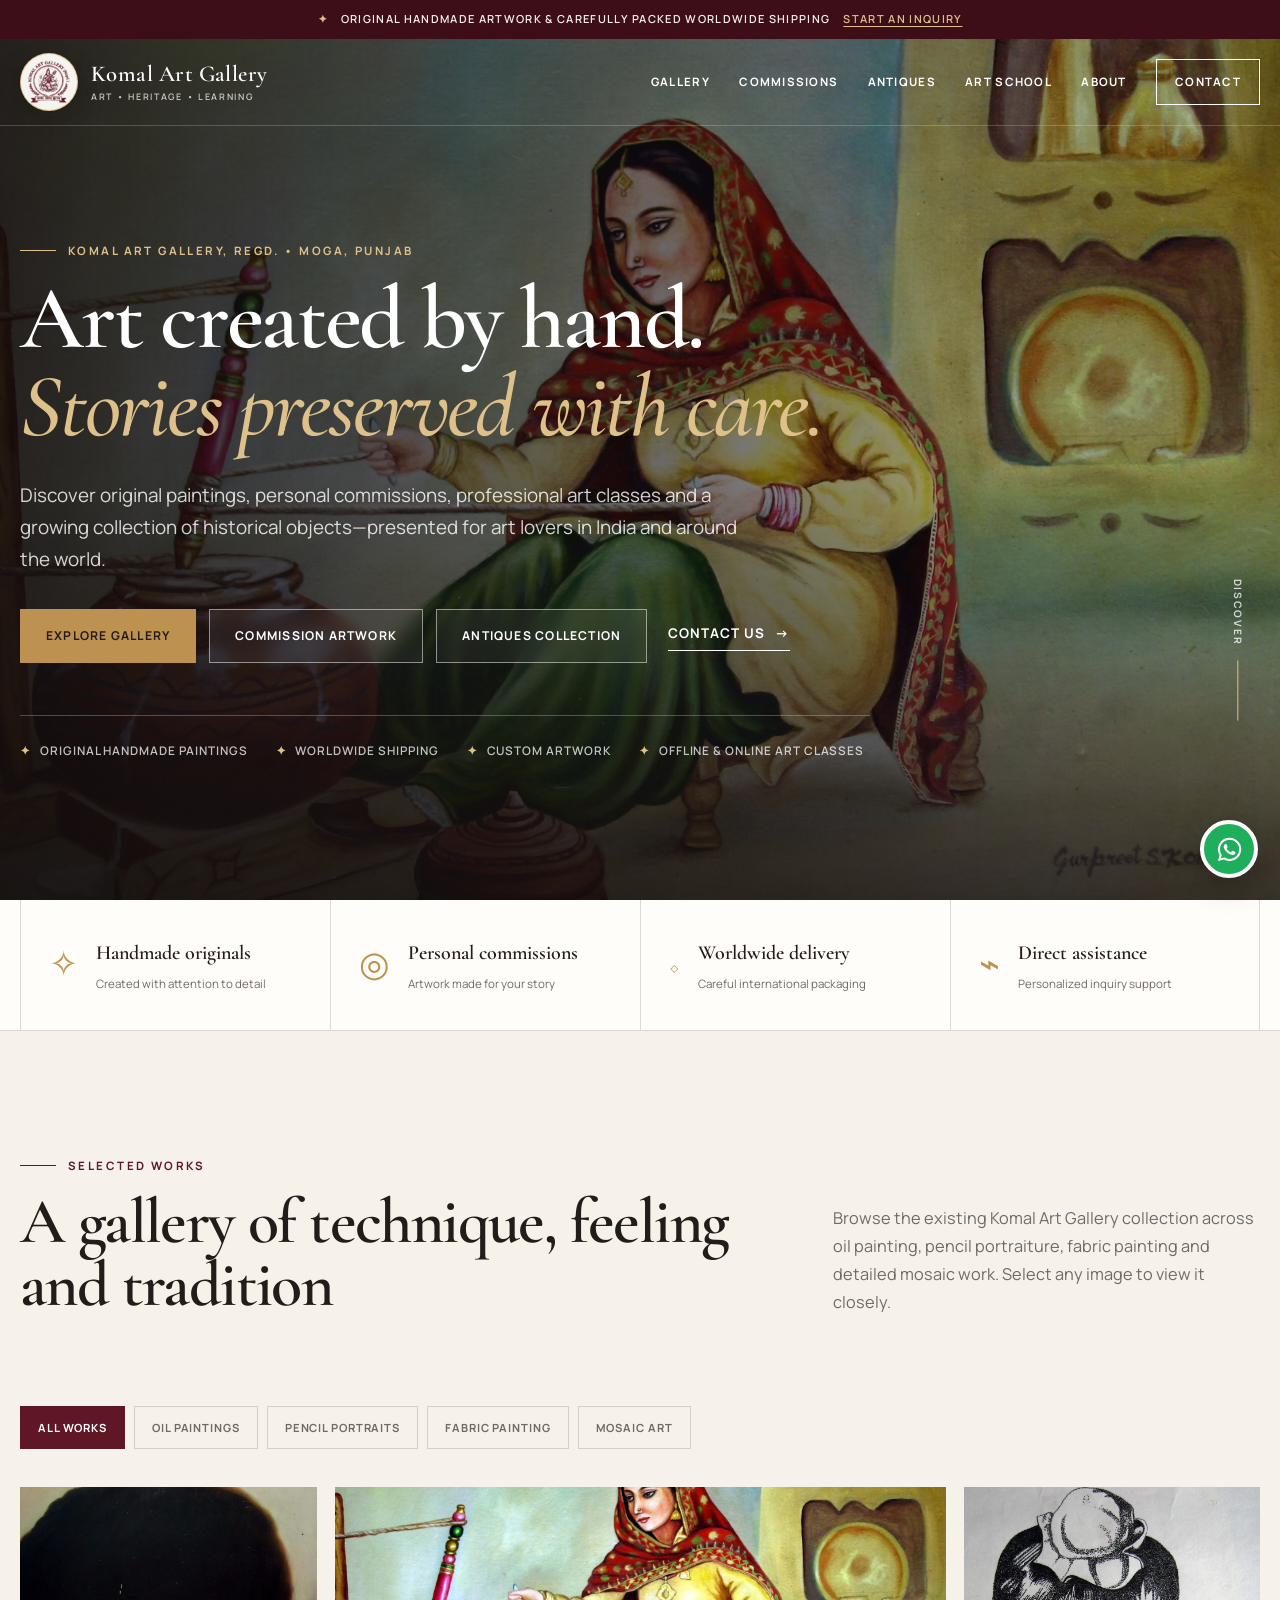
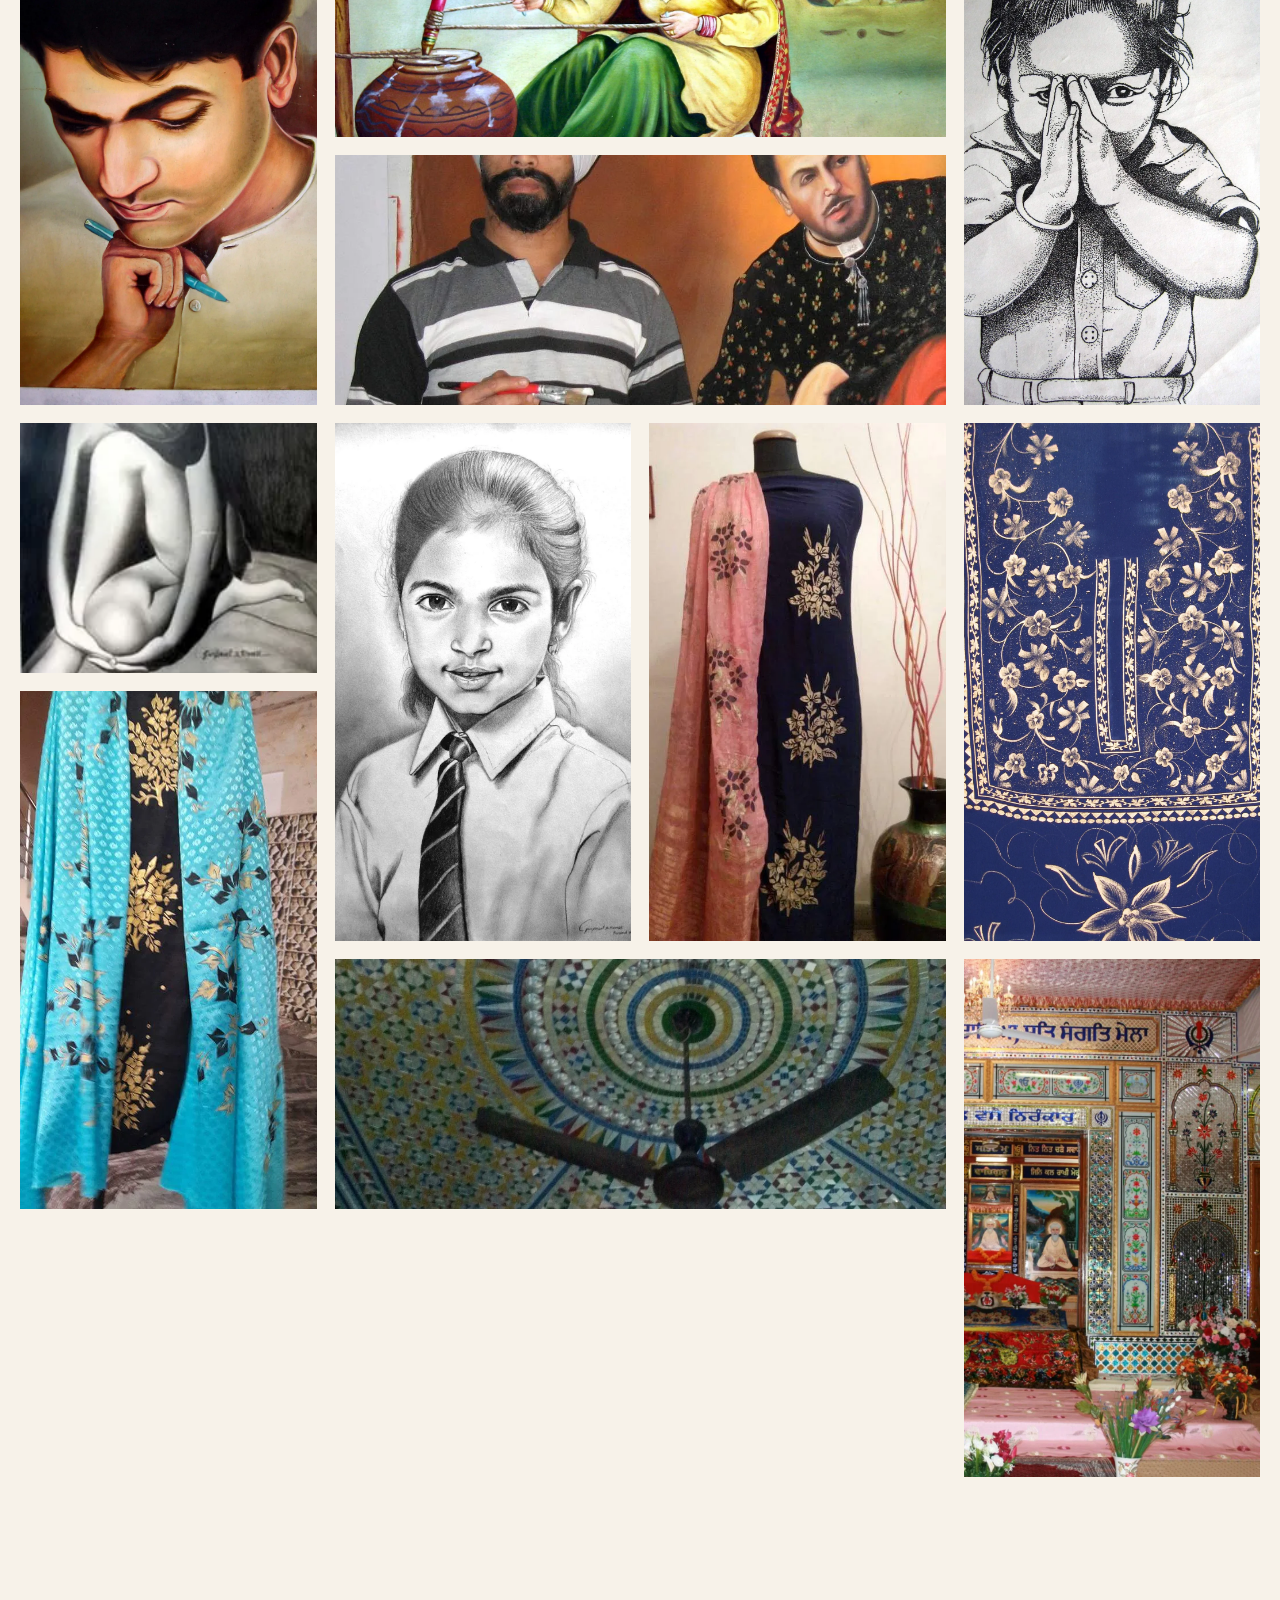
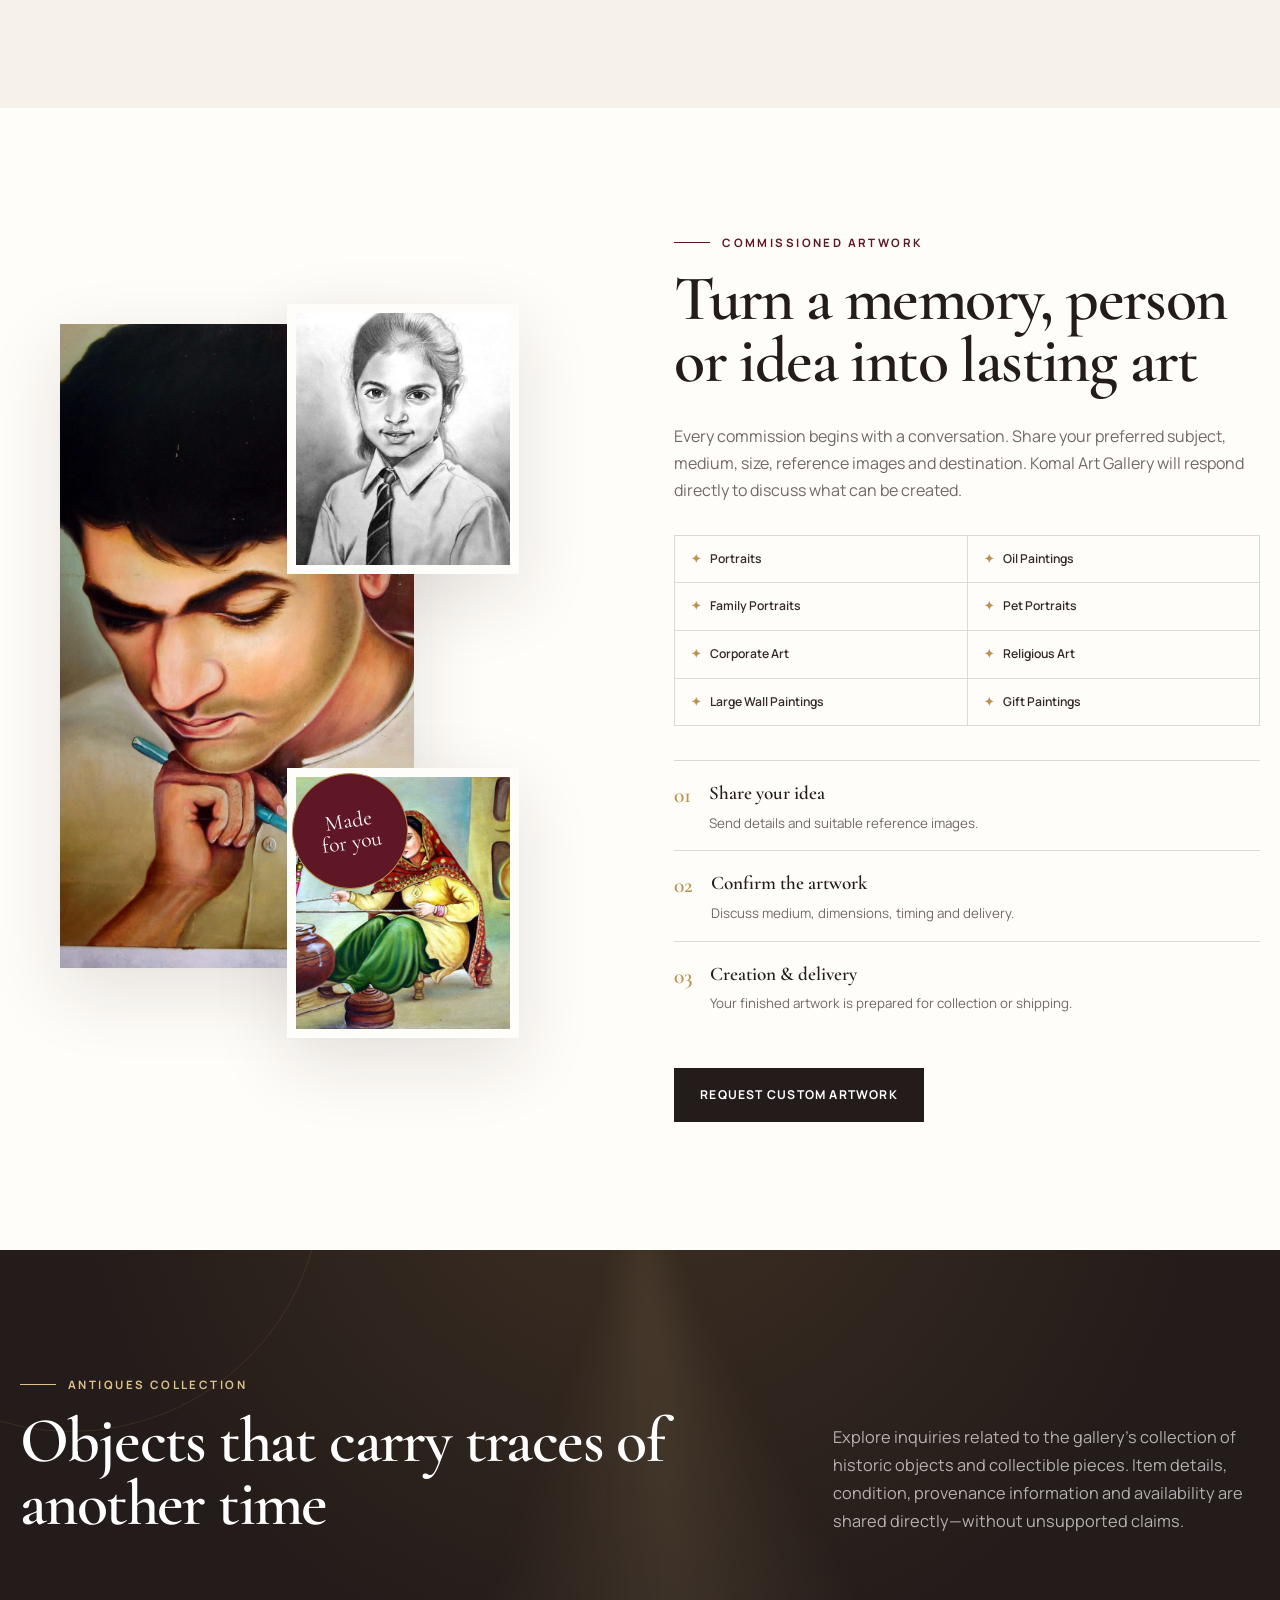
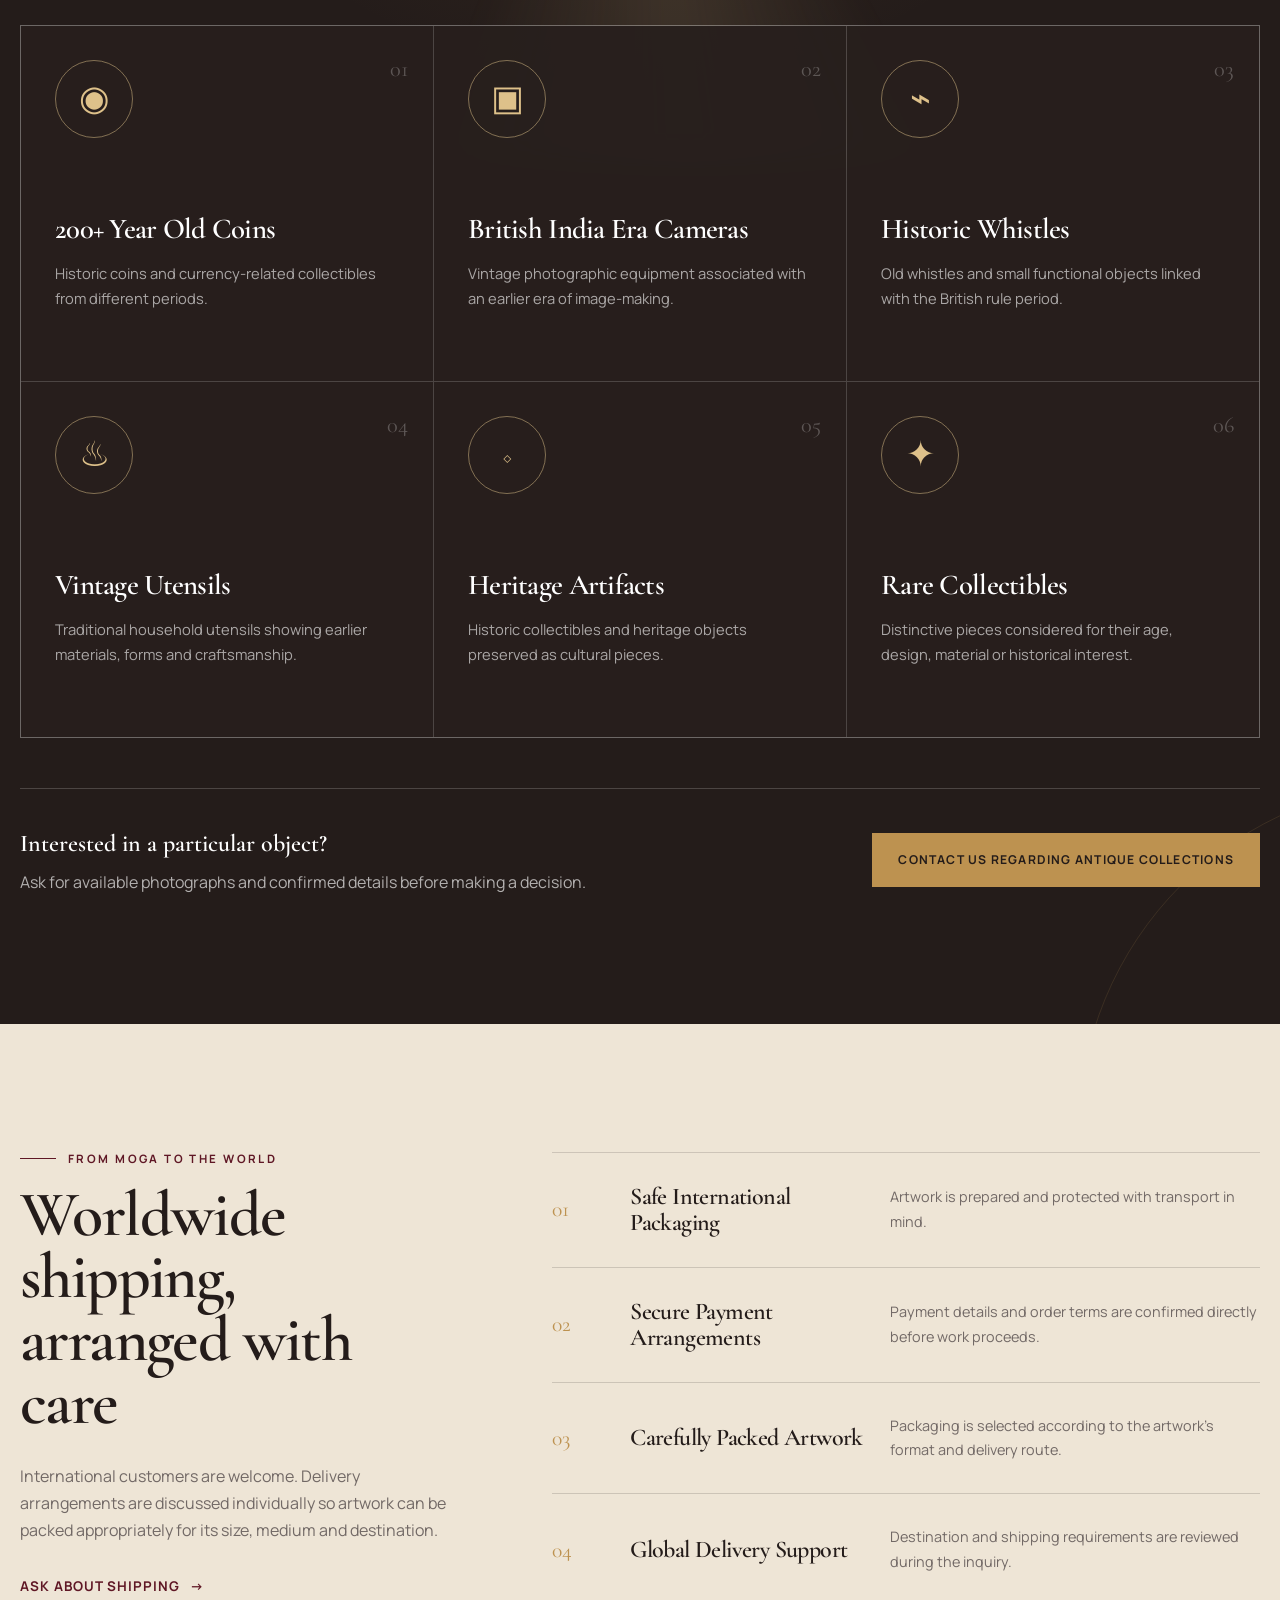
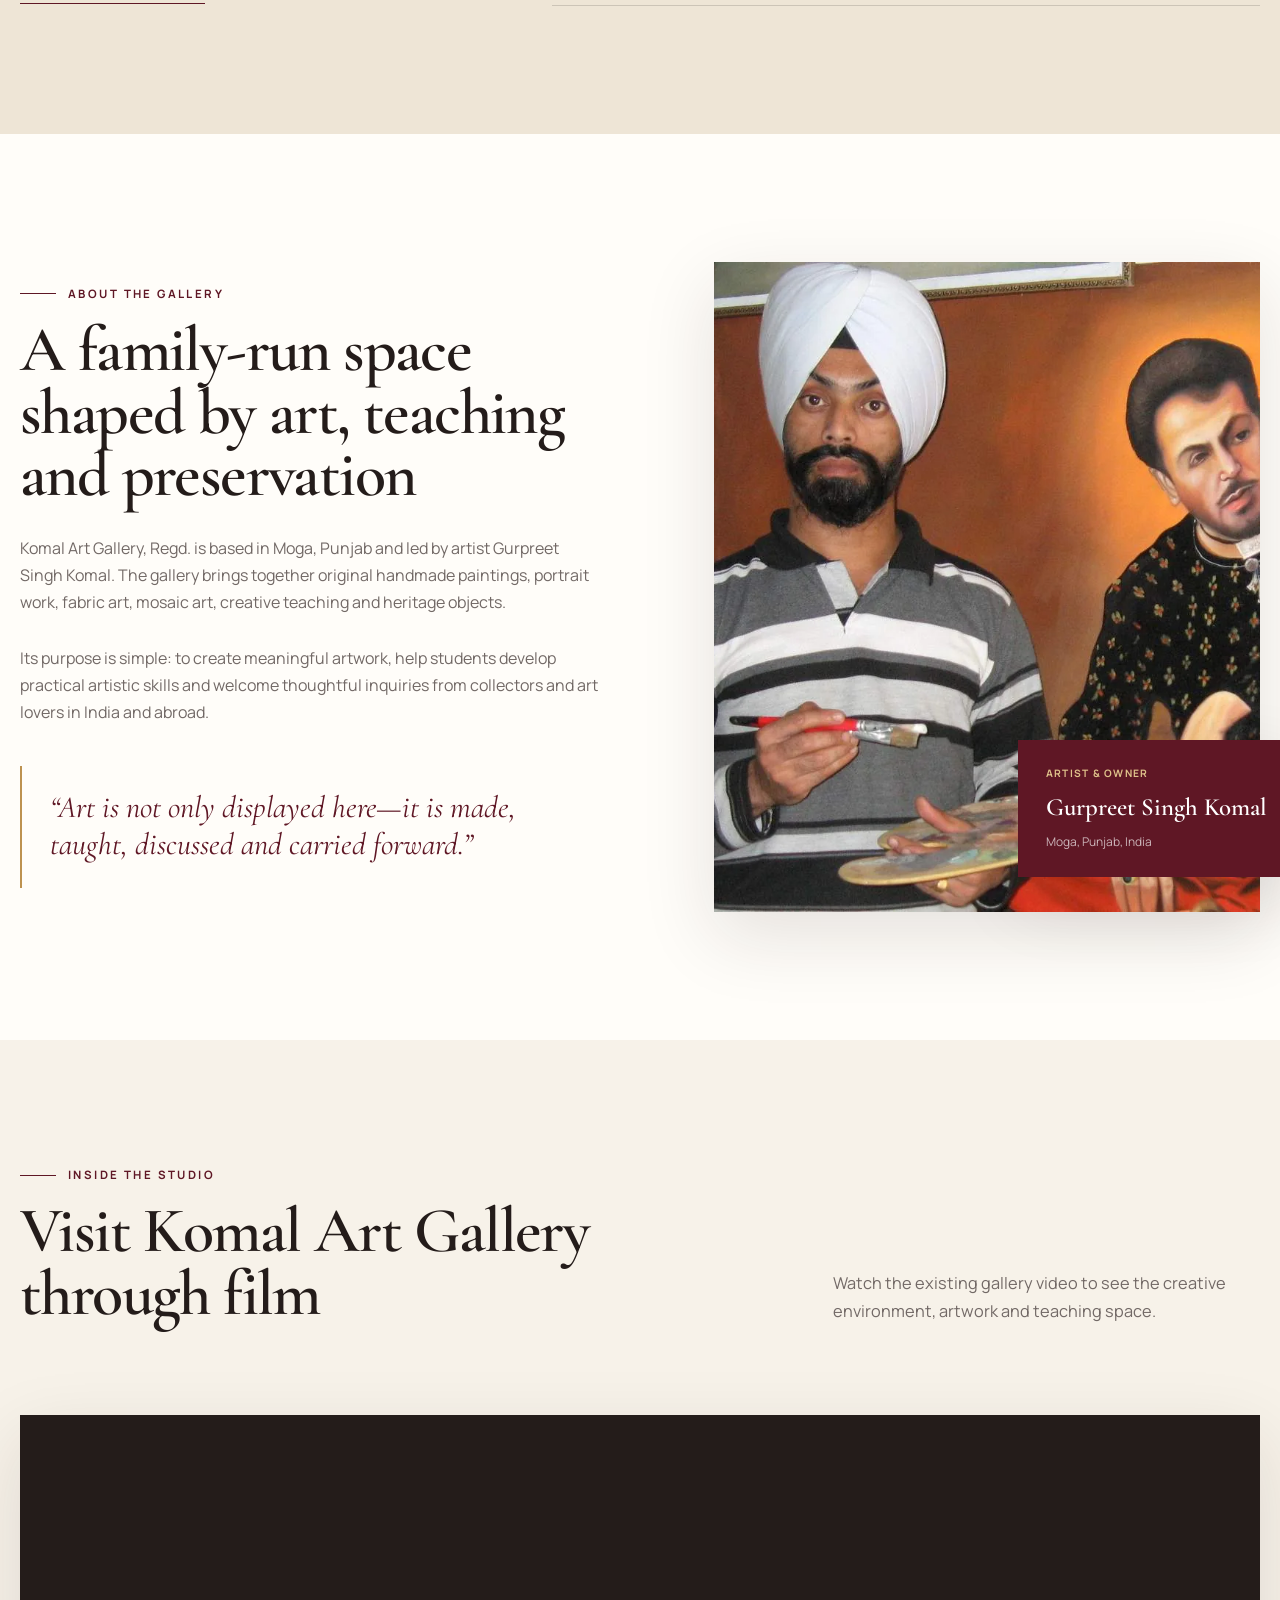
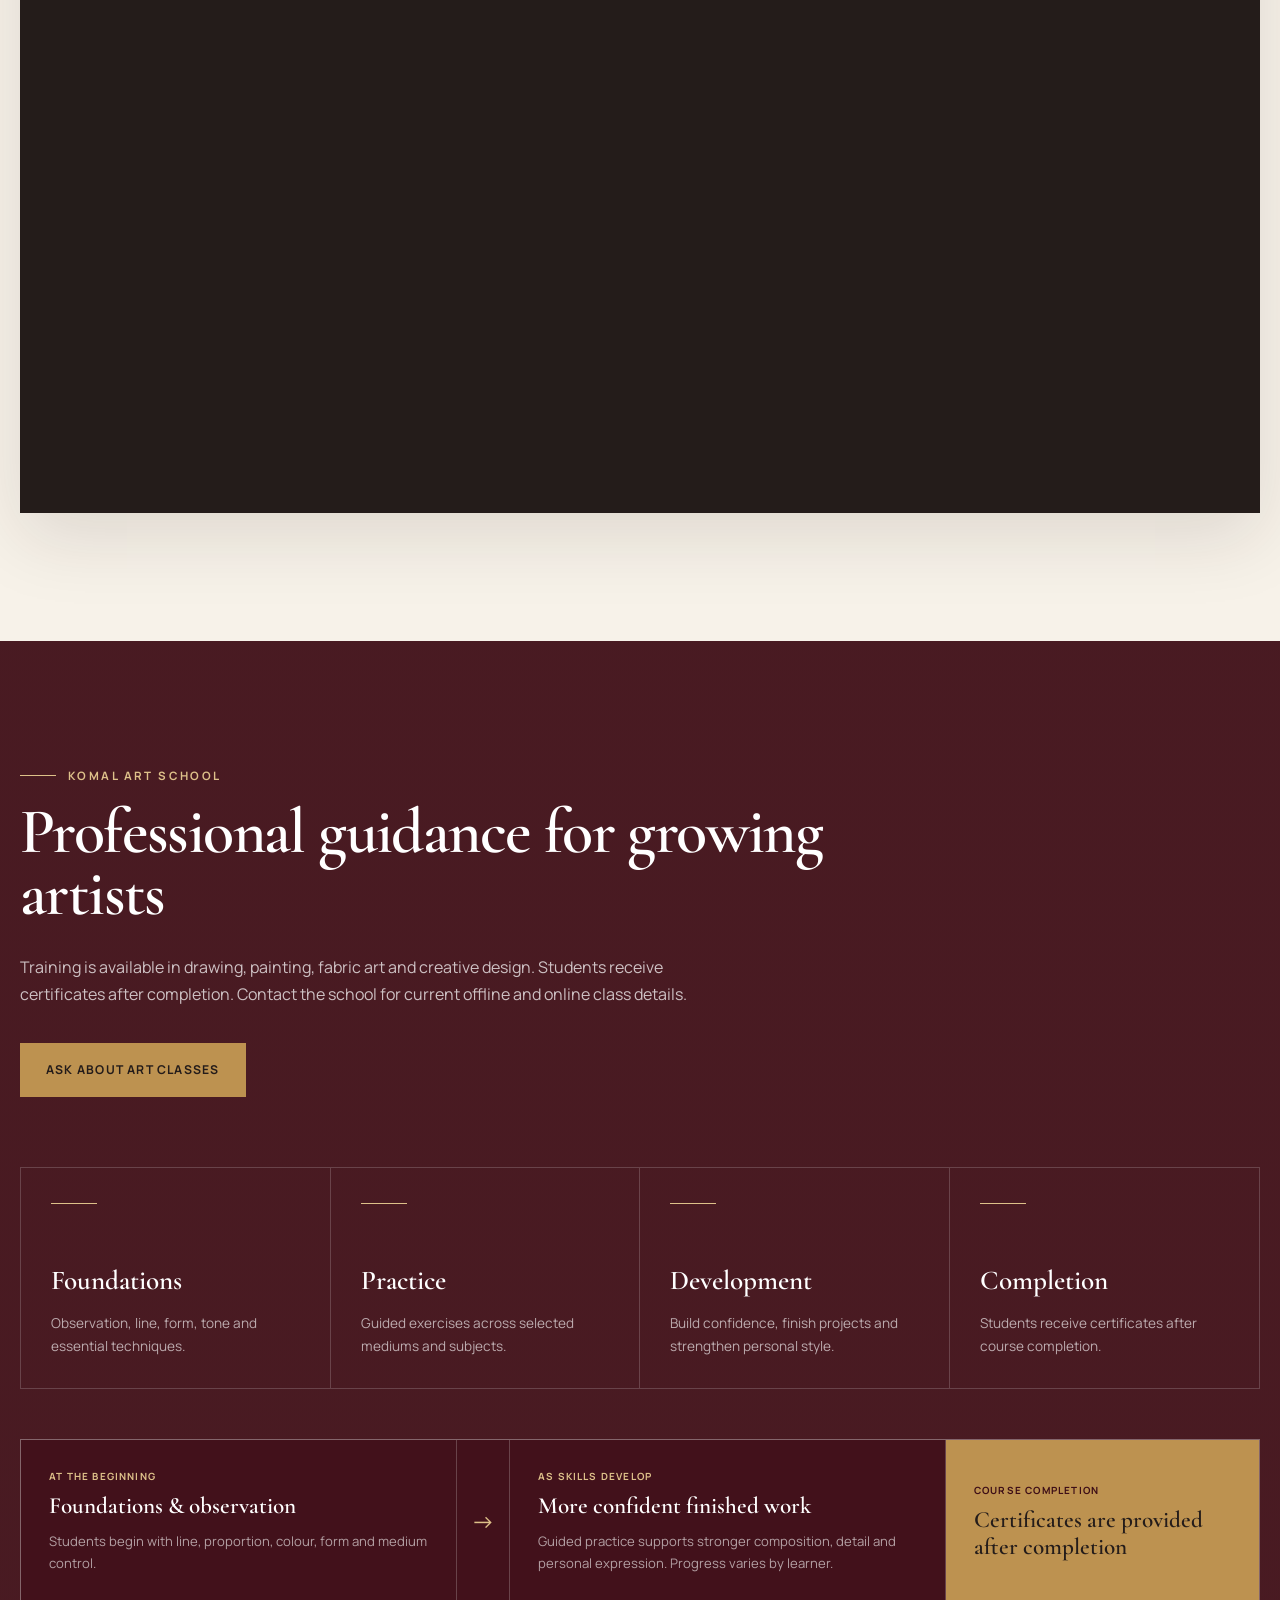
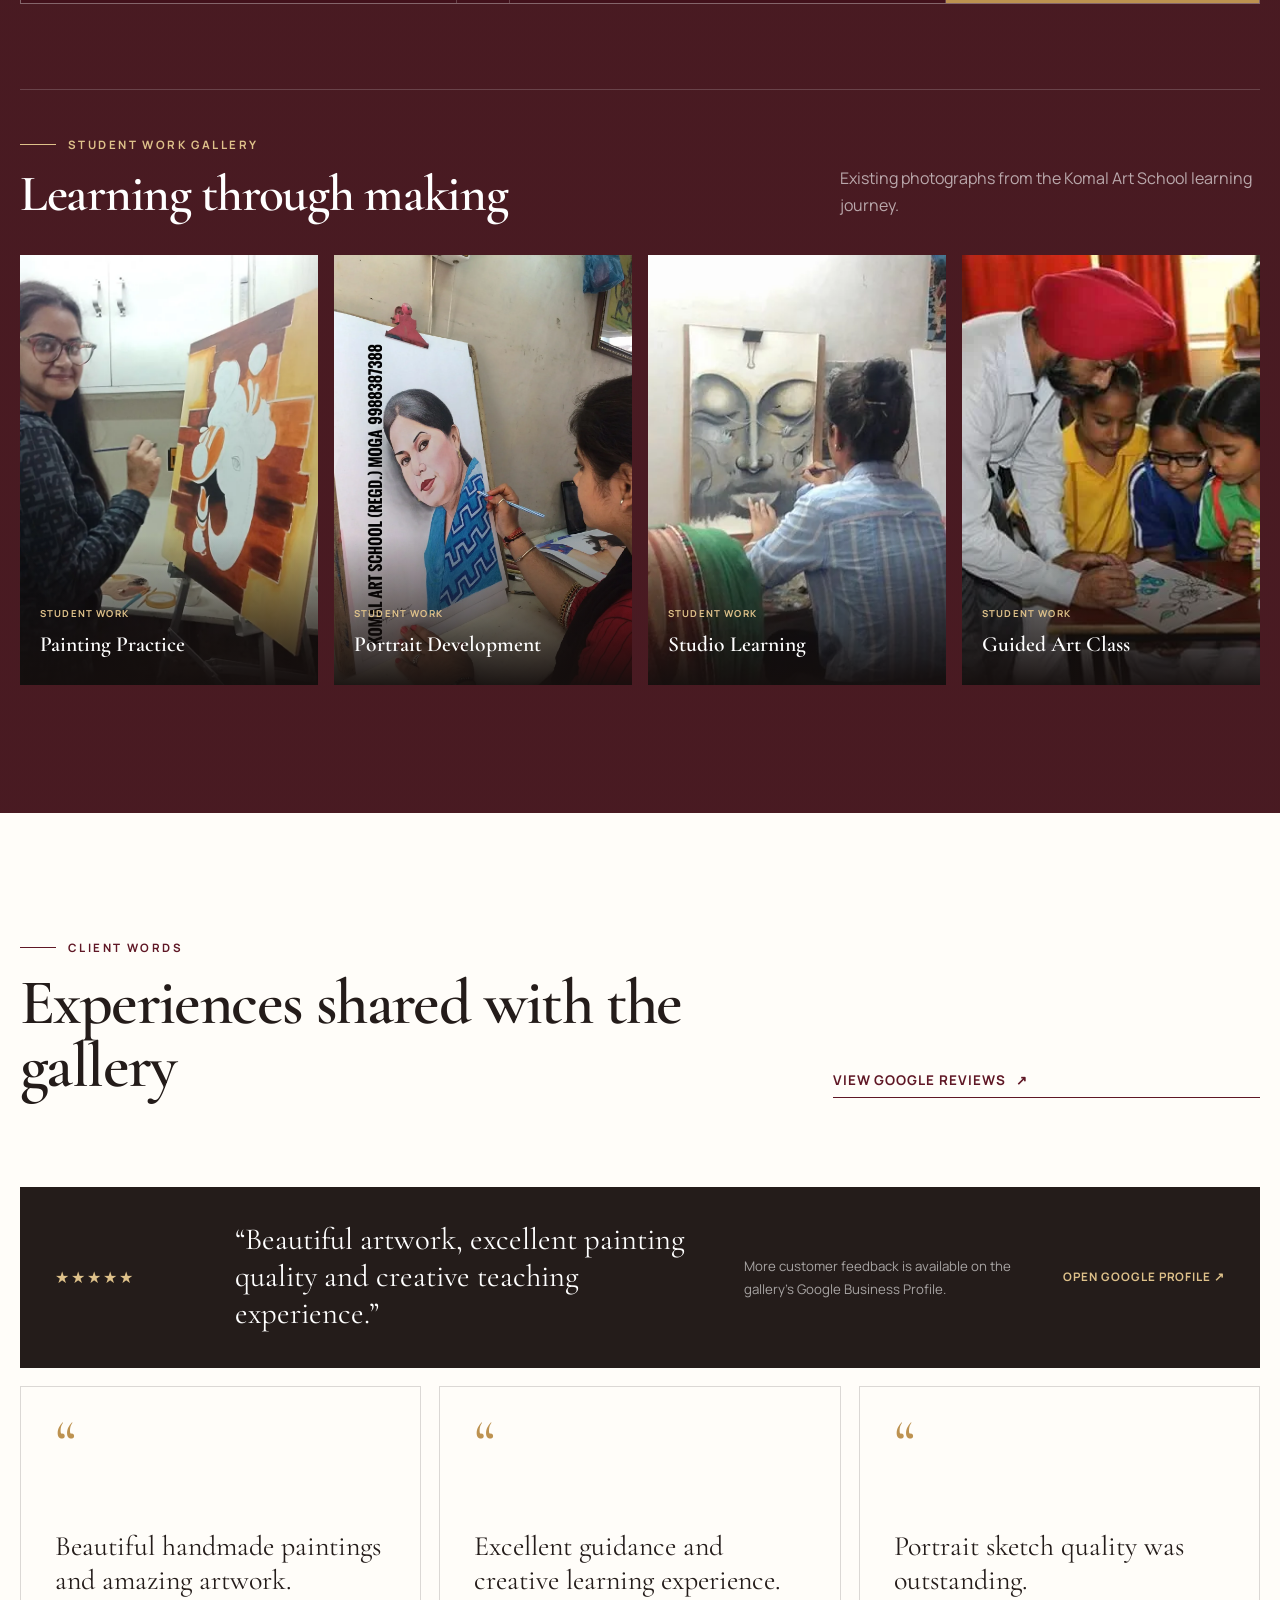
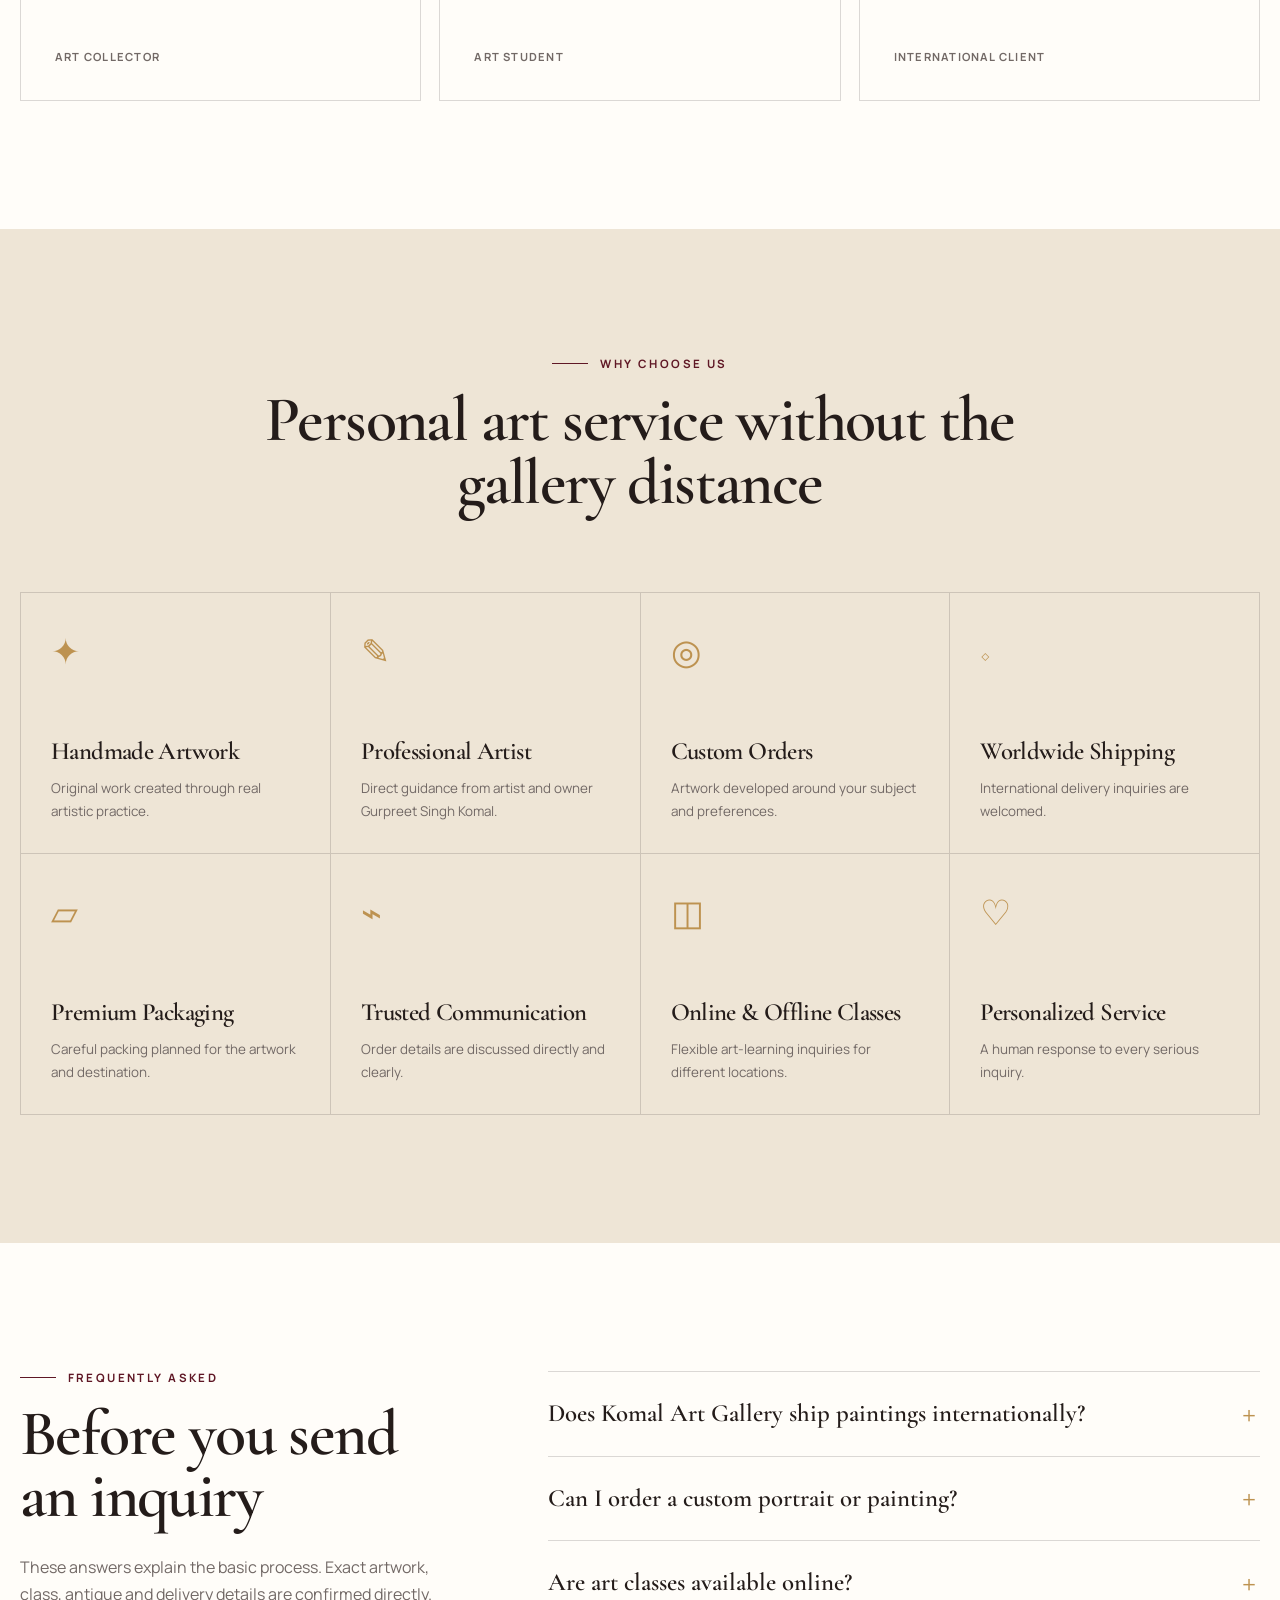
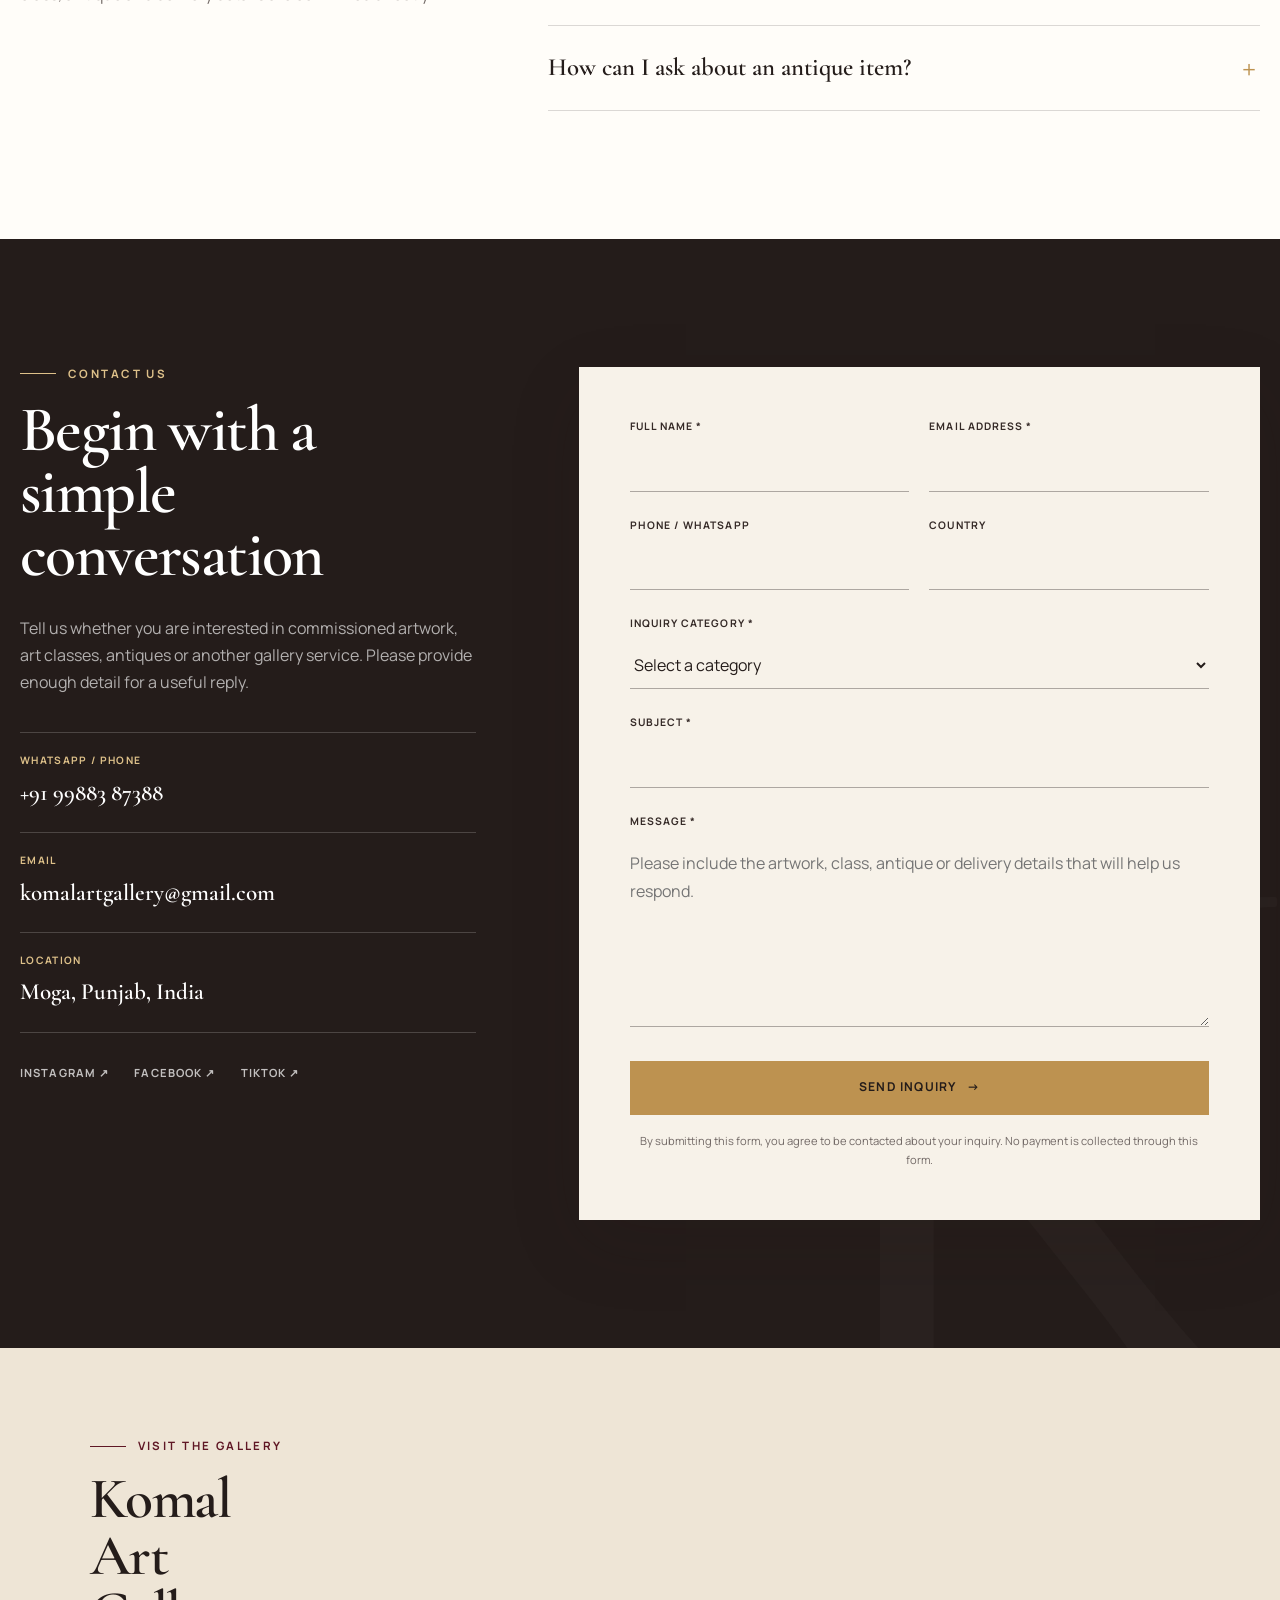
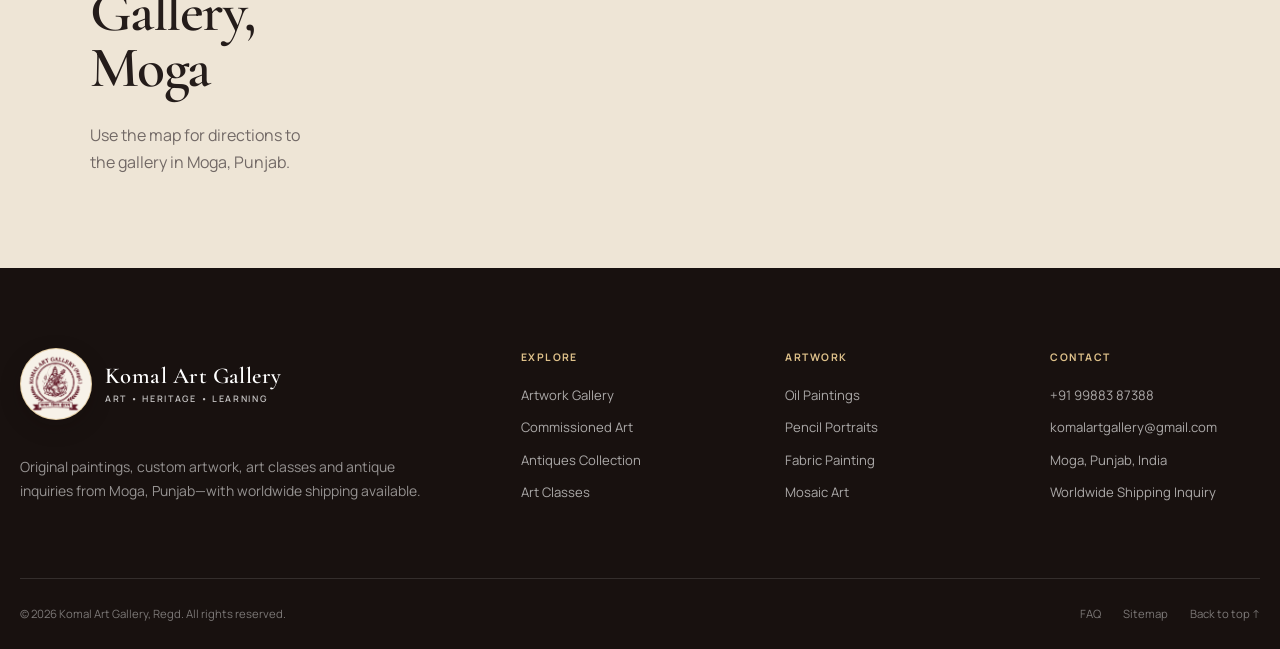
==== commit 30776454: "Add files via upload komal art logo" ====
--- a/index.html
+++ b/index.html
@@ -29,7 +29,8 @@
   <meta name="twitter:description" content="Original handmade artwork, custom commissions, art classes, antique collections and worldwide shipping from Moga, Punjab.">
   <meta name="twitter:image" content="https://komalartgallery.com/images/social-preview.jpg">
 
-  <link rel="icon" href="favicon.svg" type="image/svg+xml">
+  <link rel="icon" href="images/komal-art-gallery-favicon.png" type="image/png">
+  <link rel="alternate icon" href="favicon.svg" type="image/svg+xml">
   <link rel="preconnect" href="https://fonts.googleapis.com">
   <link rel="preconnect" href="https://fonts.gstatic.com" crossorigin>
   <link href="https://fonts.googleapis.com/css2?family=Cormorant+Garamond:wght@500;600;700&family=Manrope:wght@400;500;600;700&display=swap" rel="stylesheet">
@@ -46,6 +47,7 @@
         "name": "Komal Art Gallery",
         "url": "https://komalartgallery.com/",
         "image": "https://komalartgallery.com/images/social-preview.jpg",
+        "logo": "https://komalartgallery.com/images/komal-art-gallery-logo-maroon.png",
         "description": "Registered art gallery and art school in Moga, Punjab, offering original paintings, commissioned artwork, art classes and antique collections.",
         "email": "komalartgallery@gmail.com",
         "telephone": "+91-99883-87388",
@@ -114,7 +116,9 @@
   <header class="site-header" data-header>
     <div class="header-inner container">
       <a class="brand" href="#home" aria-label="Komal Art Gallery home">
-        <span class="brand-mark" aria-hidden="true">K</span>
+        <span class="brand-logo-wrap" aria-hidden="true">
+          <img class="brand-logo" src="images/komal-art-gallery-logo-maroon.png" alt="" width="1068" height="1072" decoding="async">
+        </span>
         <span class="brand-copy">
           <strong>Komal Art Gallery</strong>
           <small>Art • Heritage • Learning</small>
@@ -528,7 +532,7 @@
   <footer class="site-footer">
     <div class="container footer-grid">
       <div class="footer-brand">
-        <a class="brand inverse" href="#home"><span class="brand-mark">K</span><span class="brand-copy"><strong>Komal Art Gallery</strong><small>Art • Heritage • Learning</small></span></a>
+        <a class="brand inverse" href="#home" aria-label="Komal Art Gallery home"><span class="brand-logo-wrap" aria-hidden="true"><img class="brand-logo" src="images/komal-art-gallery-logo-maroon.png" alt="" width="1068" height="1072" loading="lazy" decoding="async"></span><span class="brand-copy"><strong>Komal Art Gallery</strong><small>Art • Heritage • Learning</small></span></a>
         <p>Original paintings, custom artwork, art classes and antique inquiries from Moga, Punjab—with worldwide shipping available.</p>
       </div>
       <div><h2>Explore</h2><a href="#gallery">Artwork Gallery</a><a href="#commissions">Commissioned Art</a><a href="#antiques">Antiques Collection</a><a href="#school">Art Classes</a></div>
--- a/styles.css
+++ b/styles.css
@@ -354,18 +354,43 @@
   flex-shrink: 0;
 }
 
-.brand-mark {
-  width: 45px;
-  height: 45px;
-  display: inline-flex;
-  align-items: center;
-  justify-content: center;
-  border: 1px solid var(--gold);
-  color: var(--gold-light);
-  font-family: var(--serif);
-  font-size: 2rem;
-  font-weight: 600;
-  line-height: 1;
+.brand-logo-wrap {
+  width: 58px;
+  height: 58px;
+  display: inline-grid;
+  flex: 0 0 58px;
+  place-items: center;
+  overflow: hidden;
+  border: 1px solid rgba(222, 193, 138, 0.92);
+  border-radius: 50%;
+  background: rgba(255, 253, 249, 0.96);
+  box-shadow: 0 7px 22px rgba(20, 10, 8, 0.2);
+  transition: transform 0.25s ease, box-shadow 0.25s ease;
+}
+
+.brand:hover .brand-logo-wrap {
+  transform: translateY(-2px);
+  box-shadow: 0 10px 26px rgba(20, 10, 8, 0.24);
+}
+
+.brand-logo {
+  width: 100%;
+  height: 100%;
+  padding: 3px;
+  object-fit: contain;
+}
+
+.site-header.is-sticky .brand-logo-wrap {
+  border-color: rgba(95, 23, 37, 0.28);
+  box-shadow: 0 5px 16px rgba(36, 28, 26, 0.12);
+}
+
+.site-footer .brand-logo-wrap {
+  width: 72px;
+  height: 72px;
+  flex-basis: 72px;
+  border-color: rgba(222, 193, 138, 0.7);
+  background: var(--ivory);
 }
 
 .brand-copy {
@@ -2192,9 +2217,16 @@
     font-size: 0.49rem;
   }
 
-  .brand-mark {
-    width: 40px;
-    height: 40px;
+  .brand-logo-wrap {
+    width: 48px;
+    height: 48px;
+    flex-basis: 48px;
+  }
+
+  .site-footer .brand-logo-wrap {
+    width: 64px;
+    height: 64px;
+    flex-basis: 64px;
   }
 
   .header-inner {
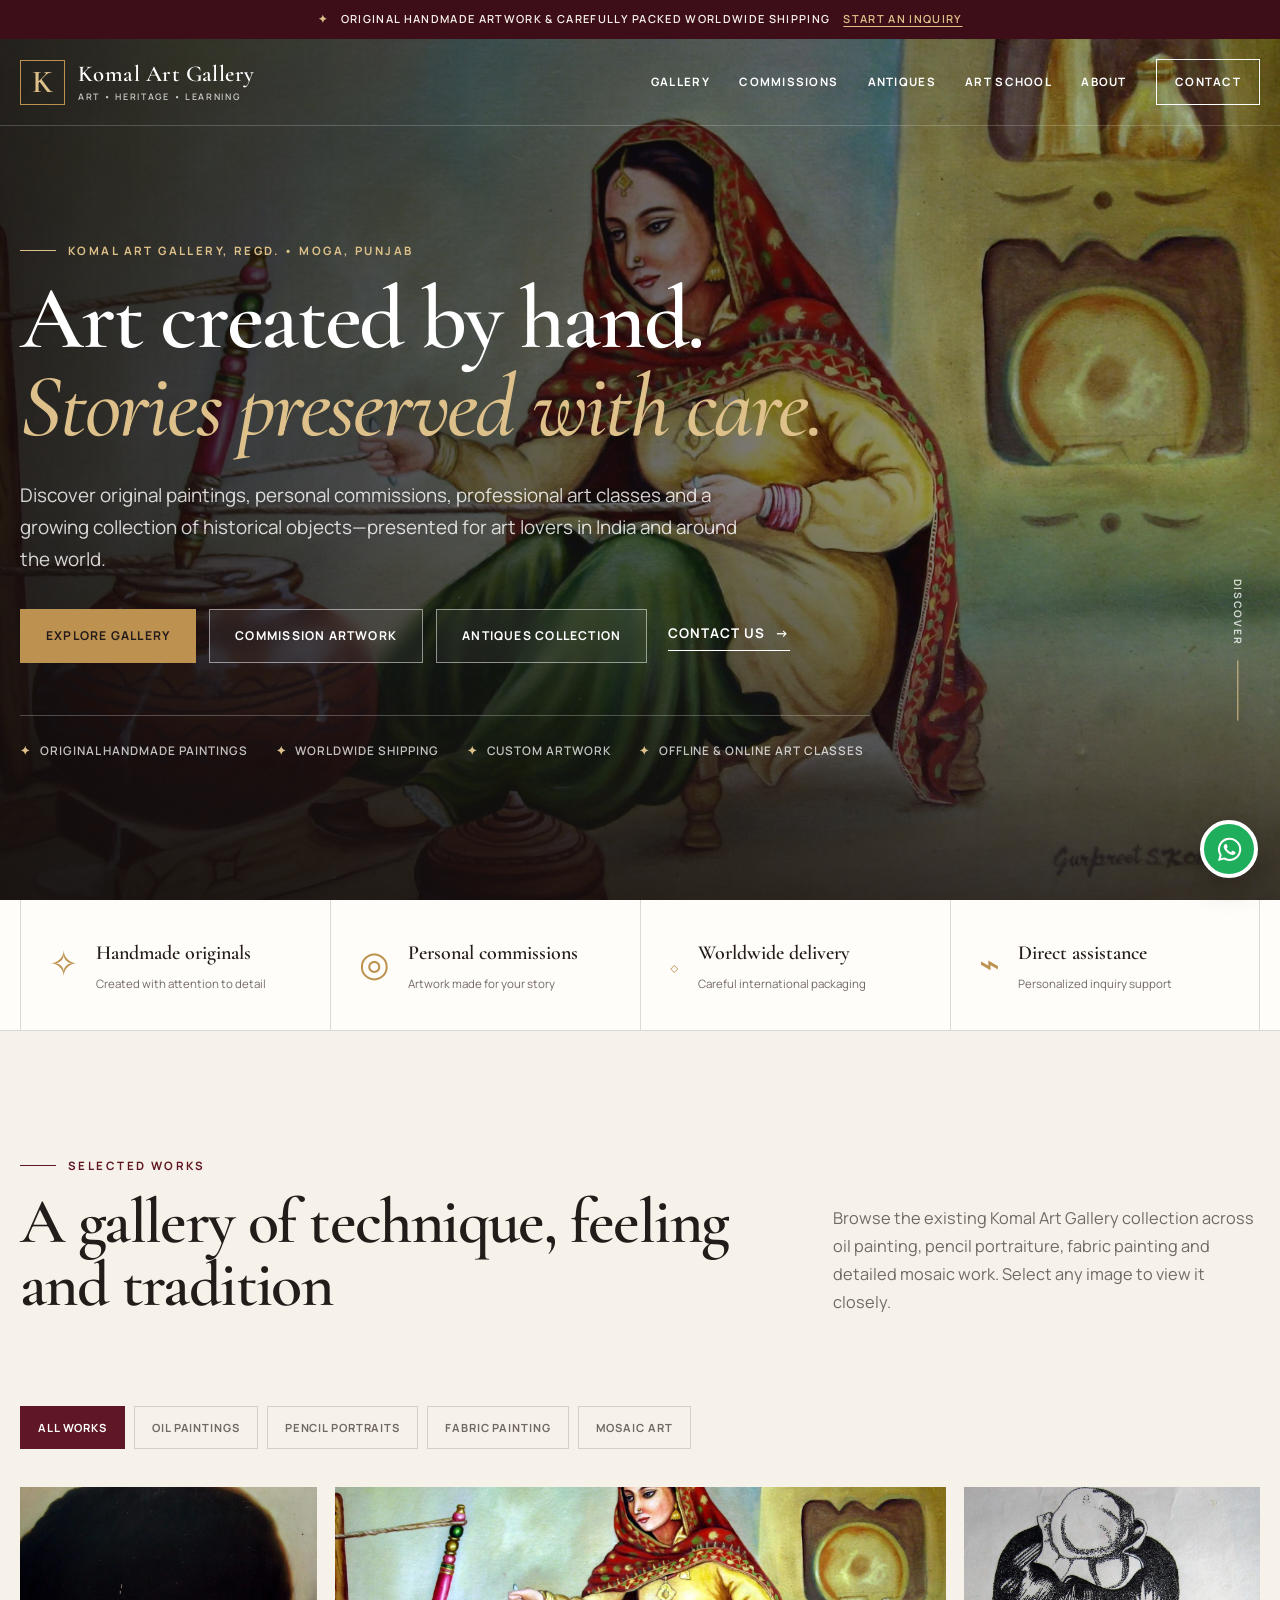
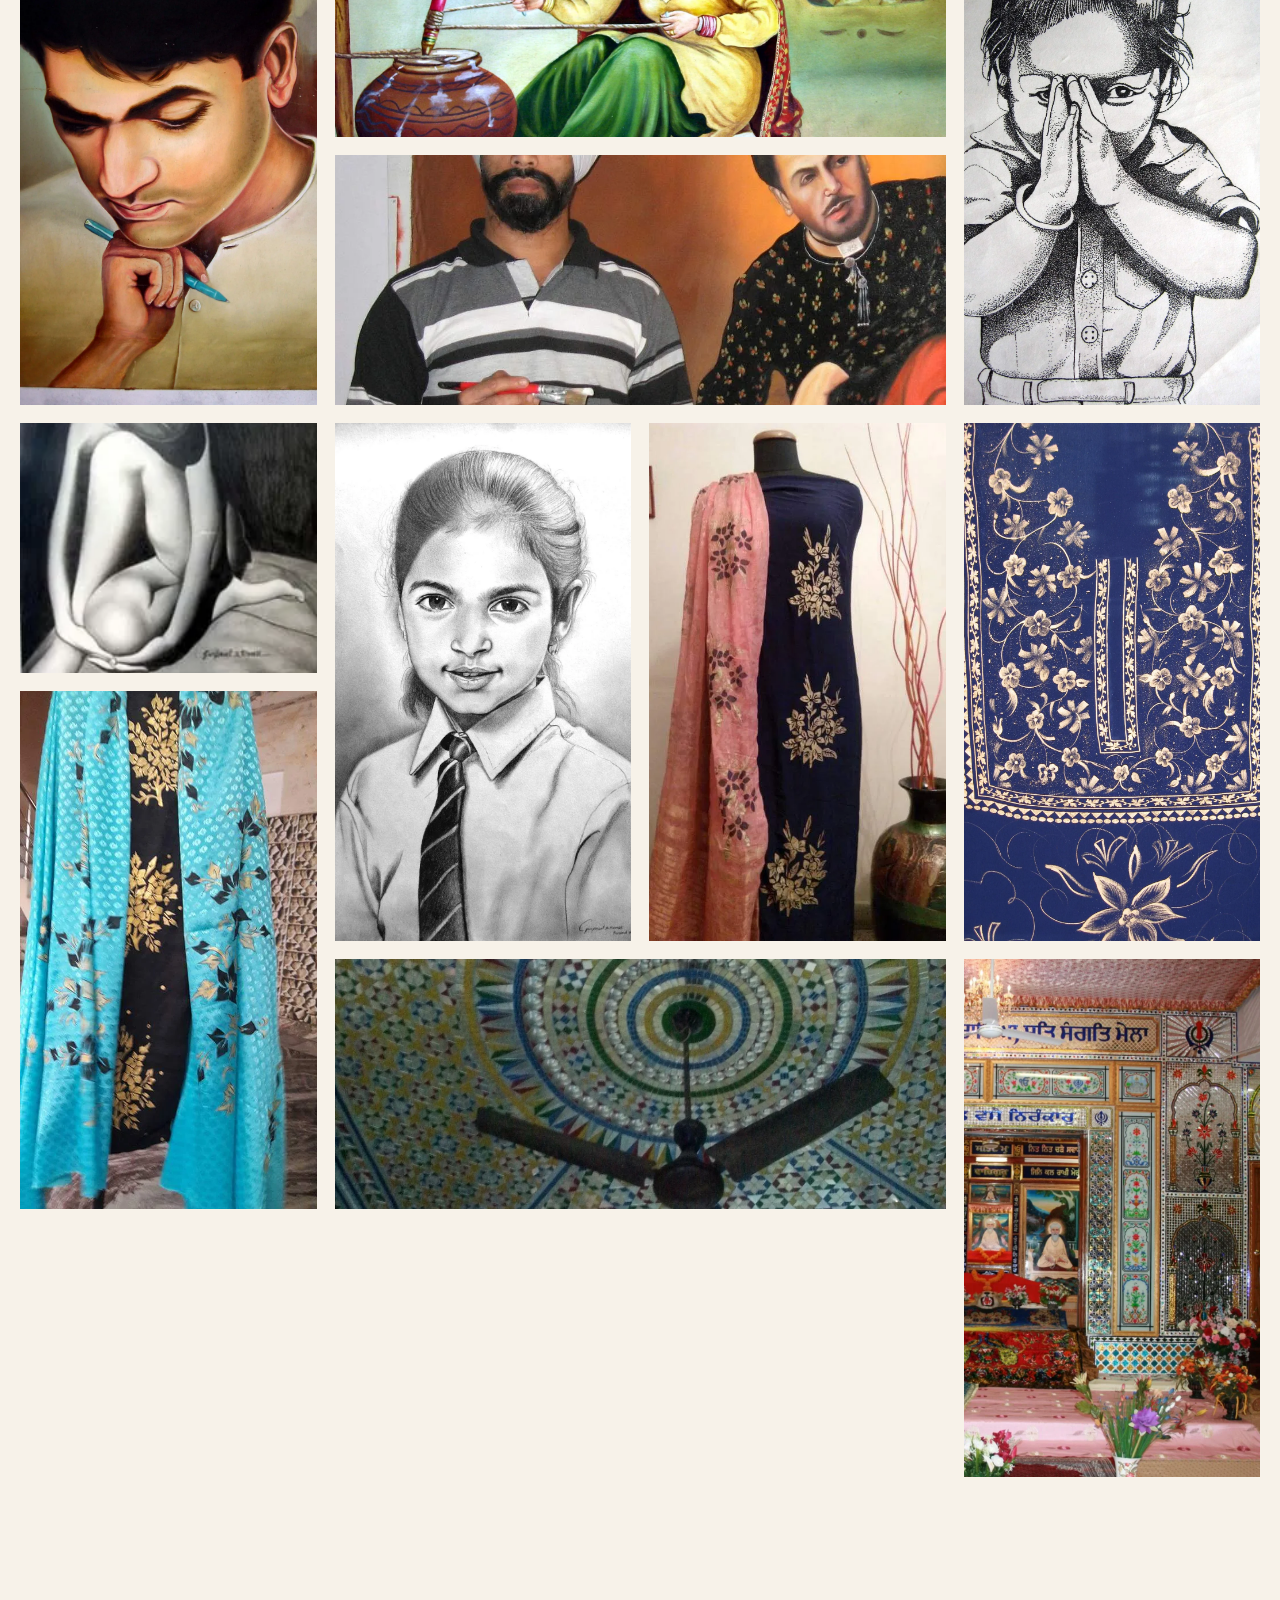
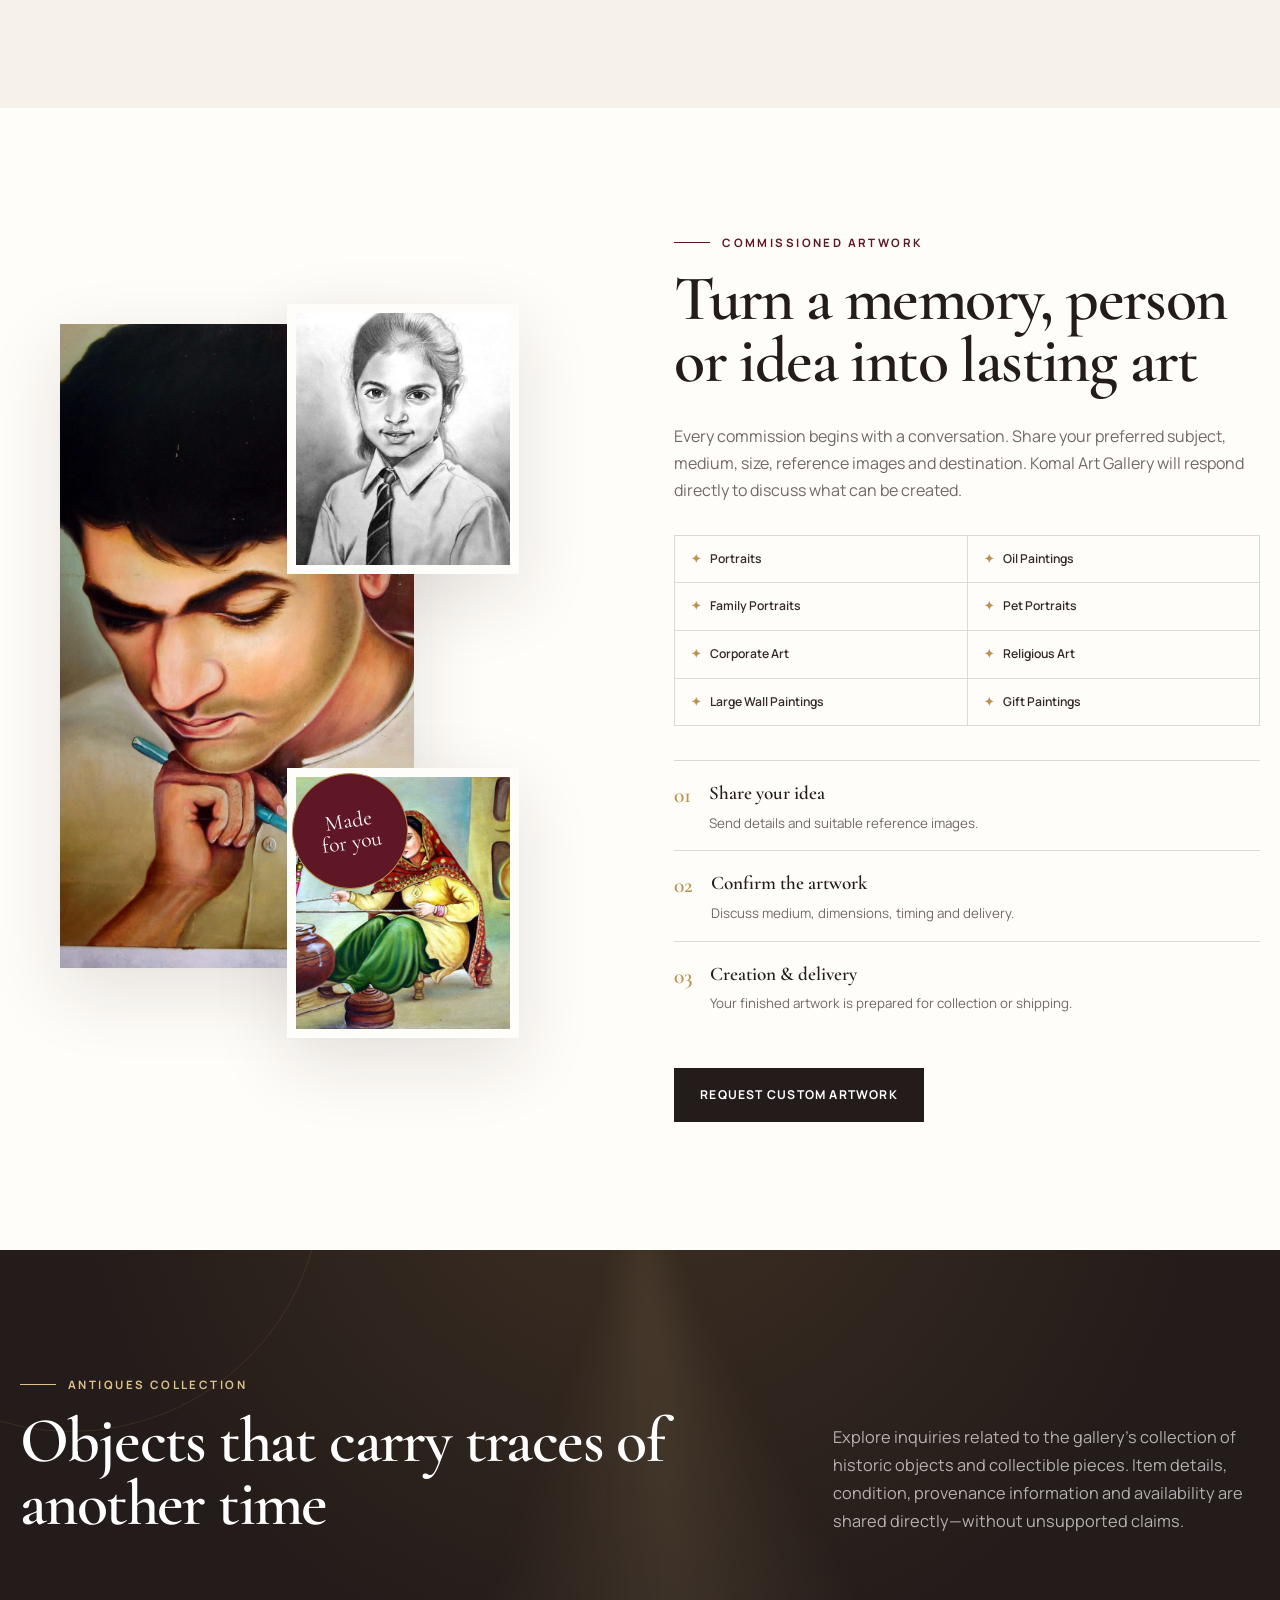
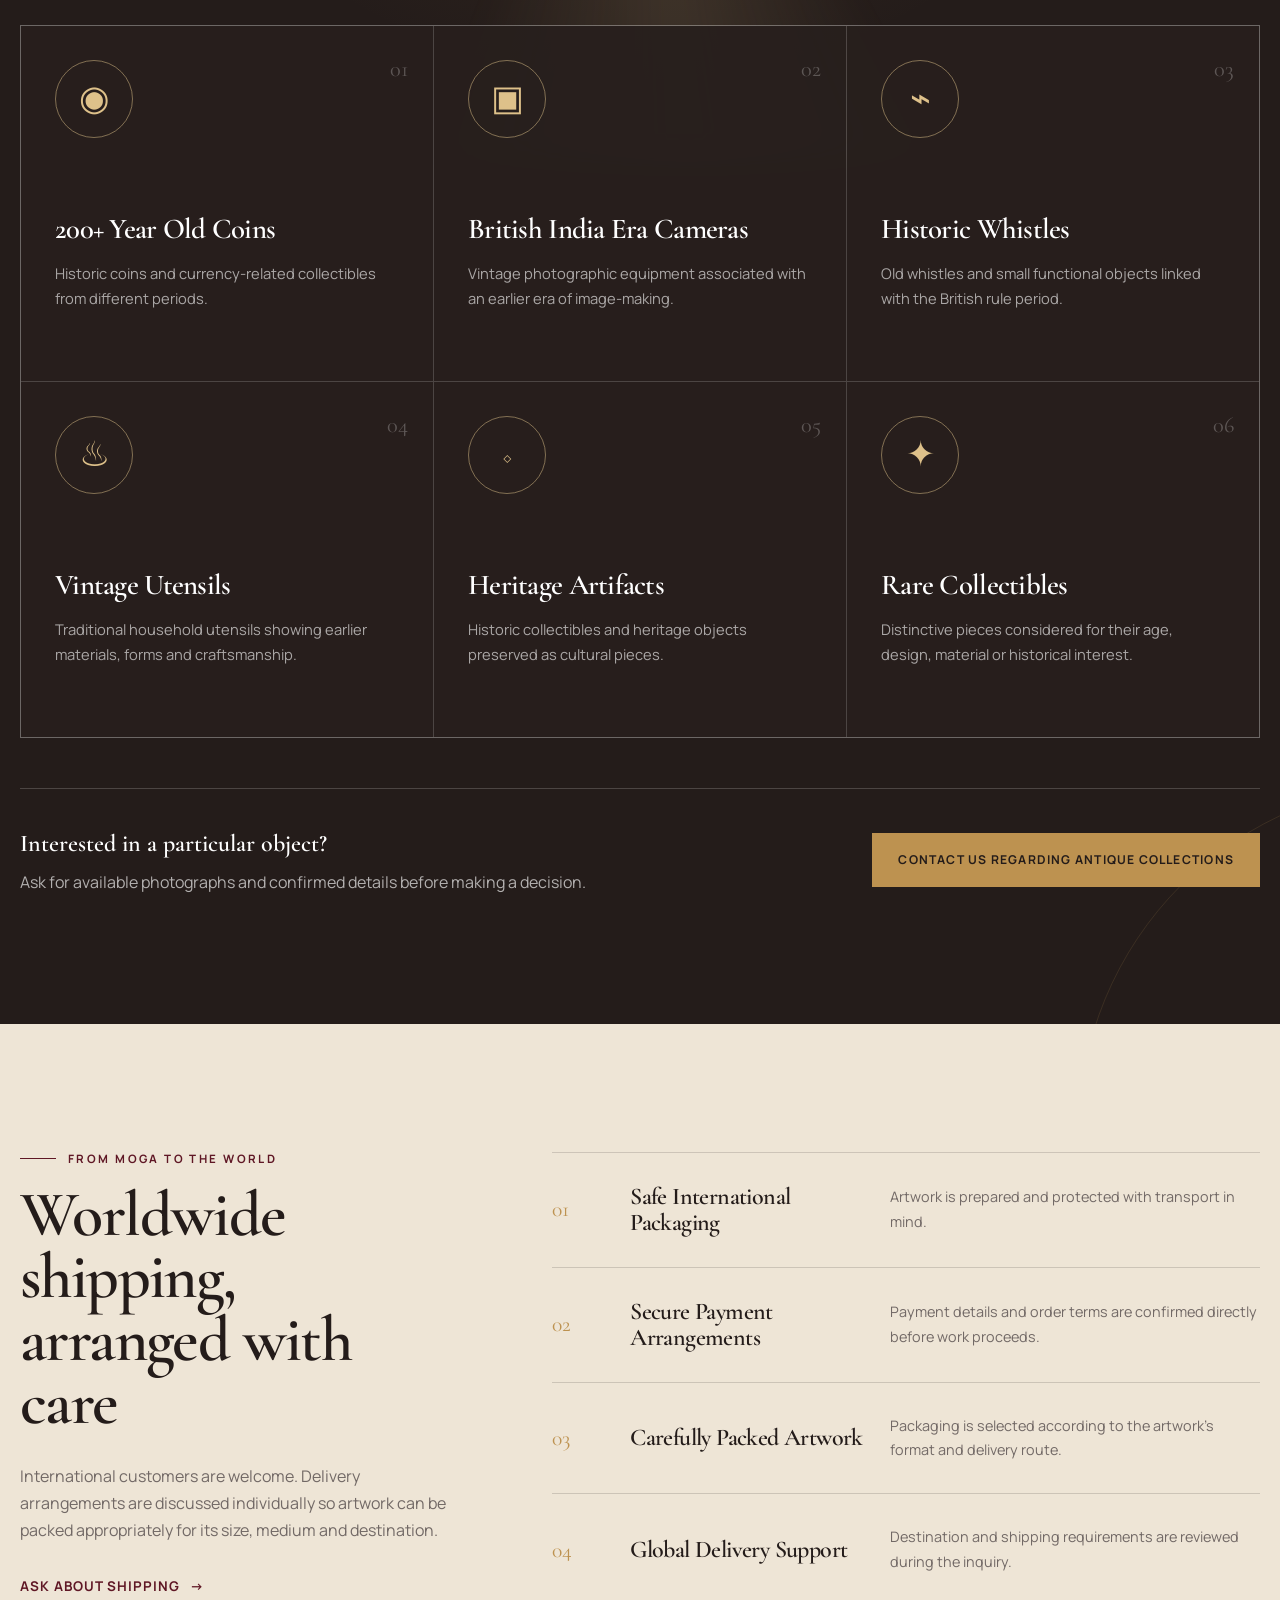
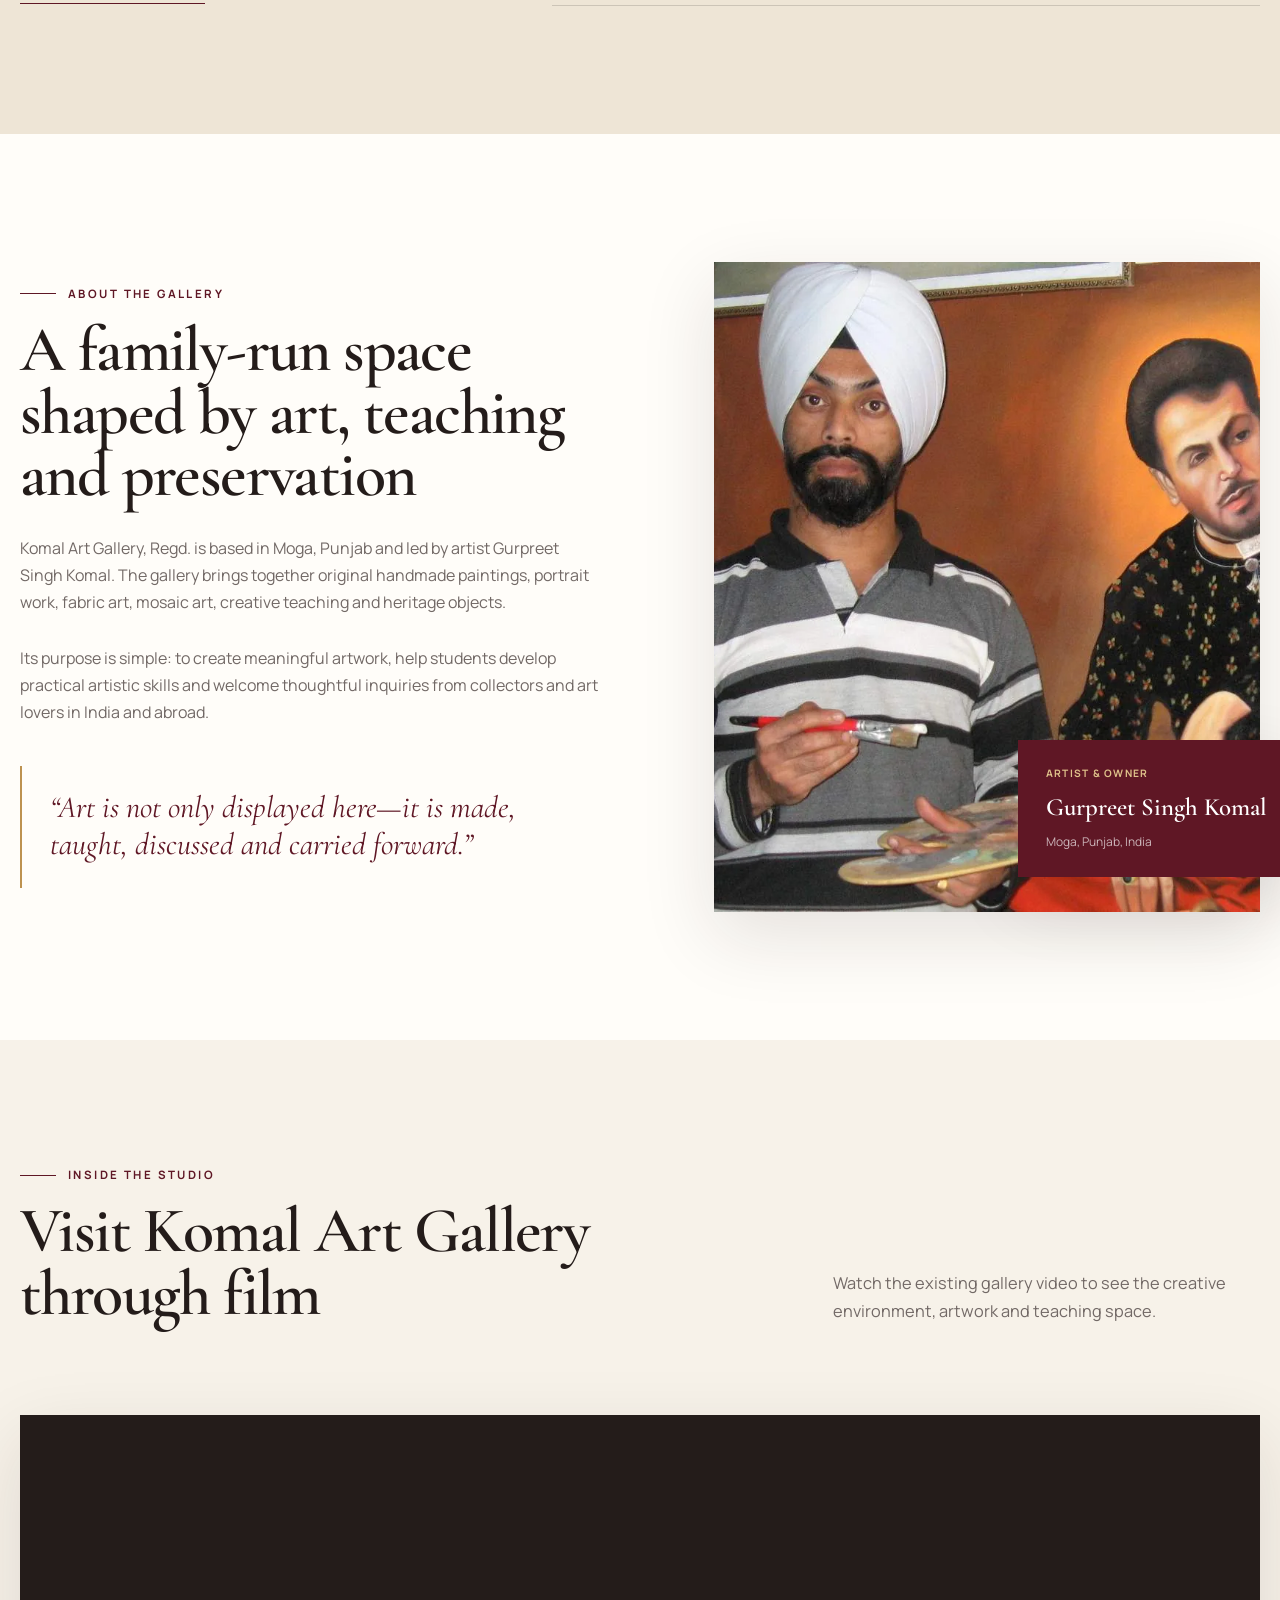
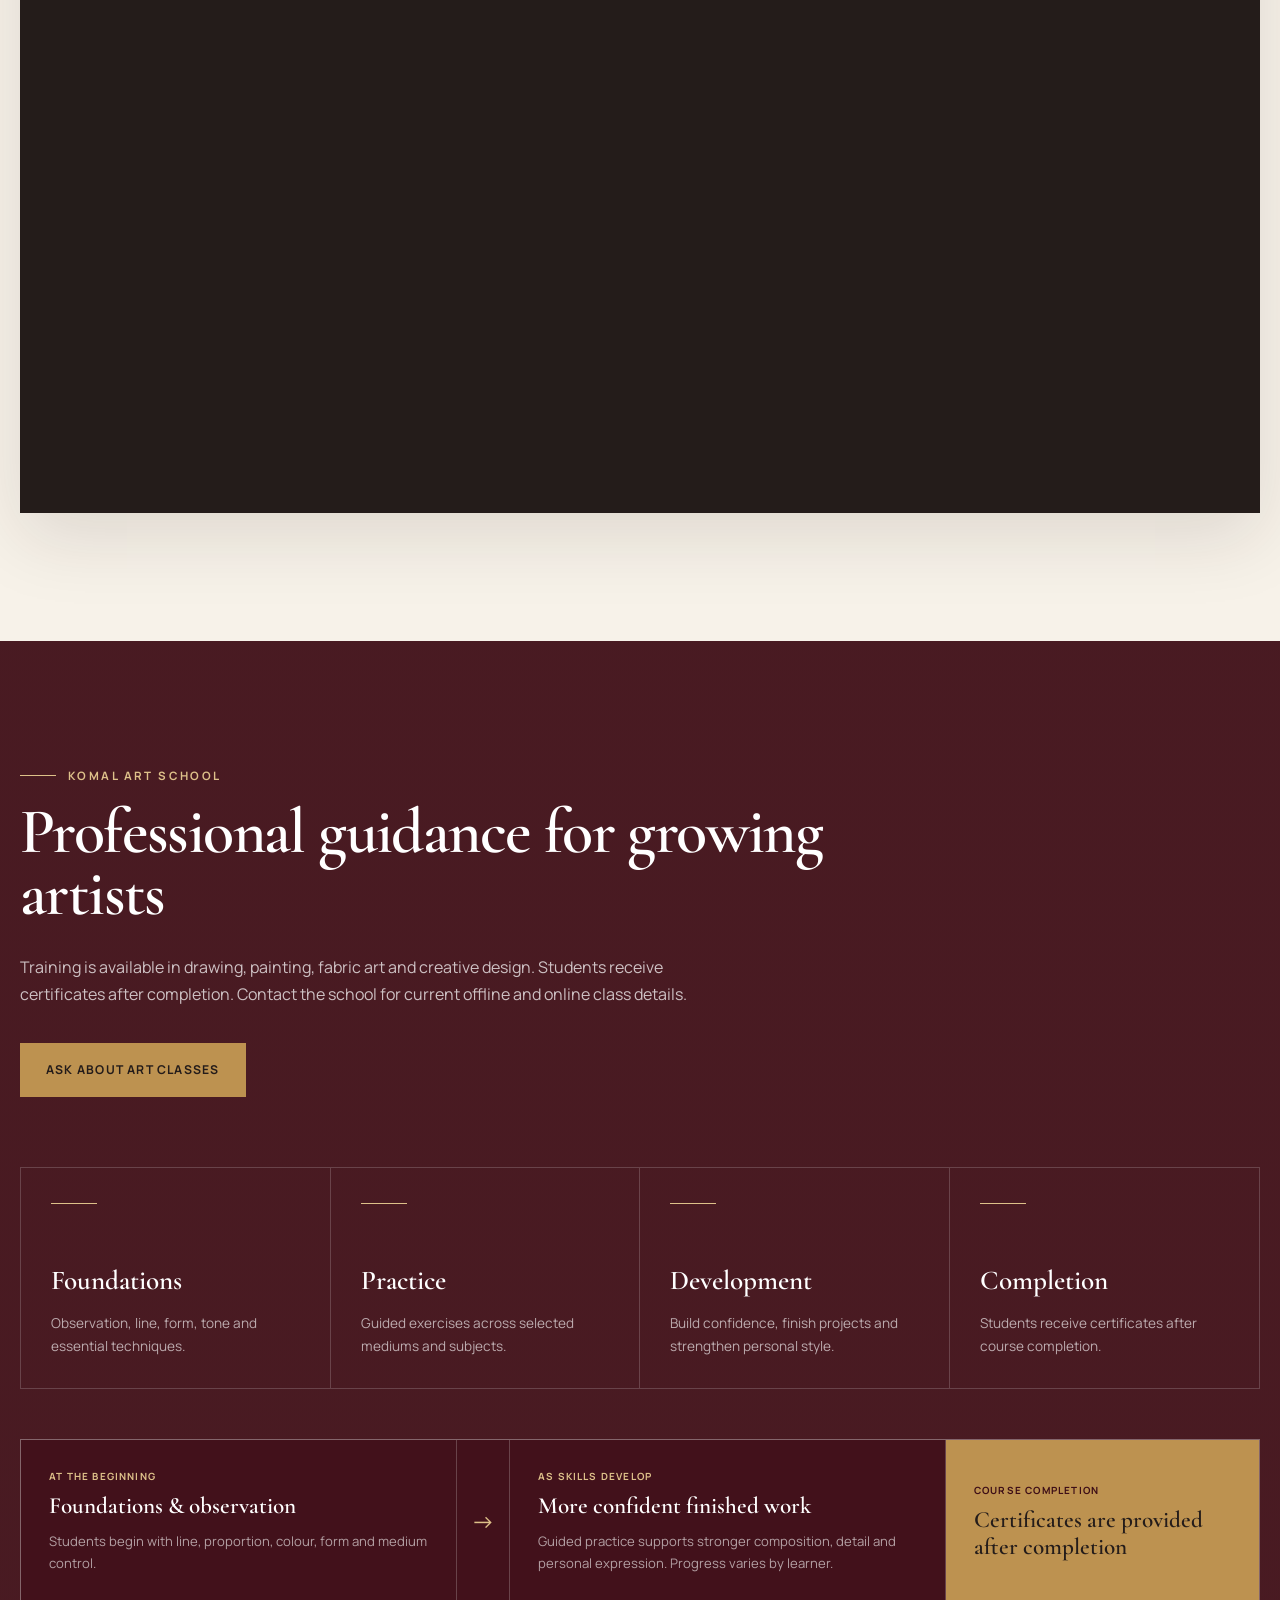
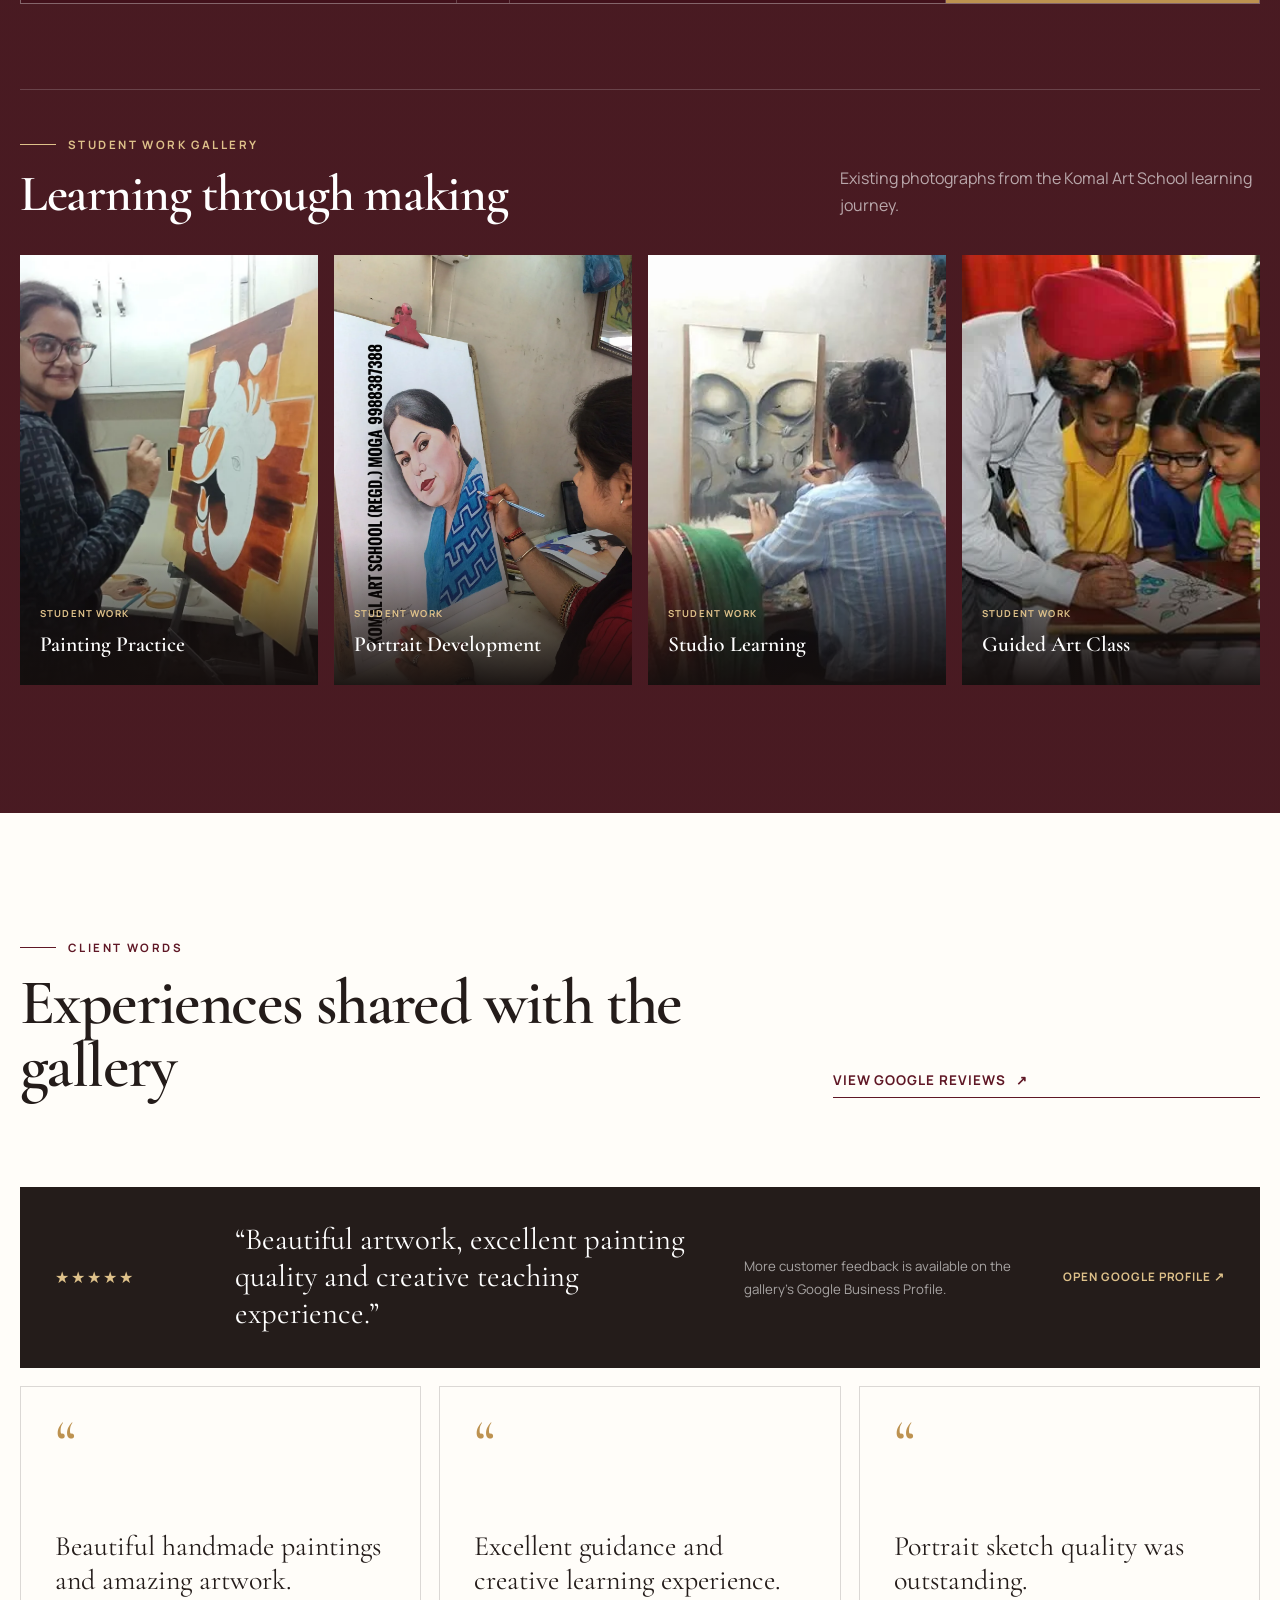
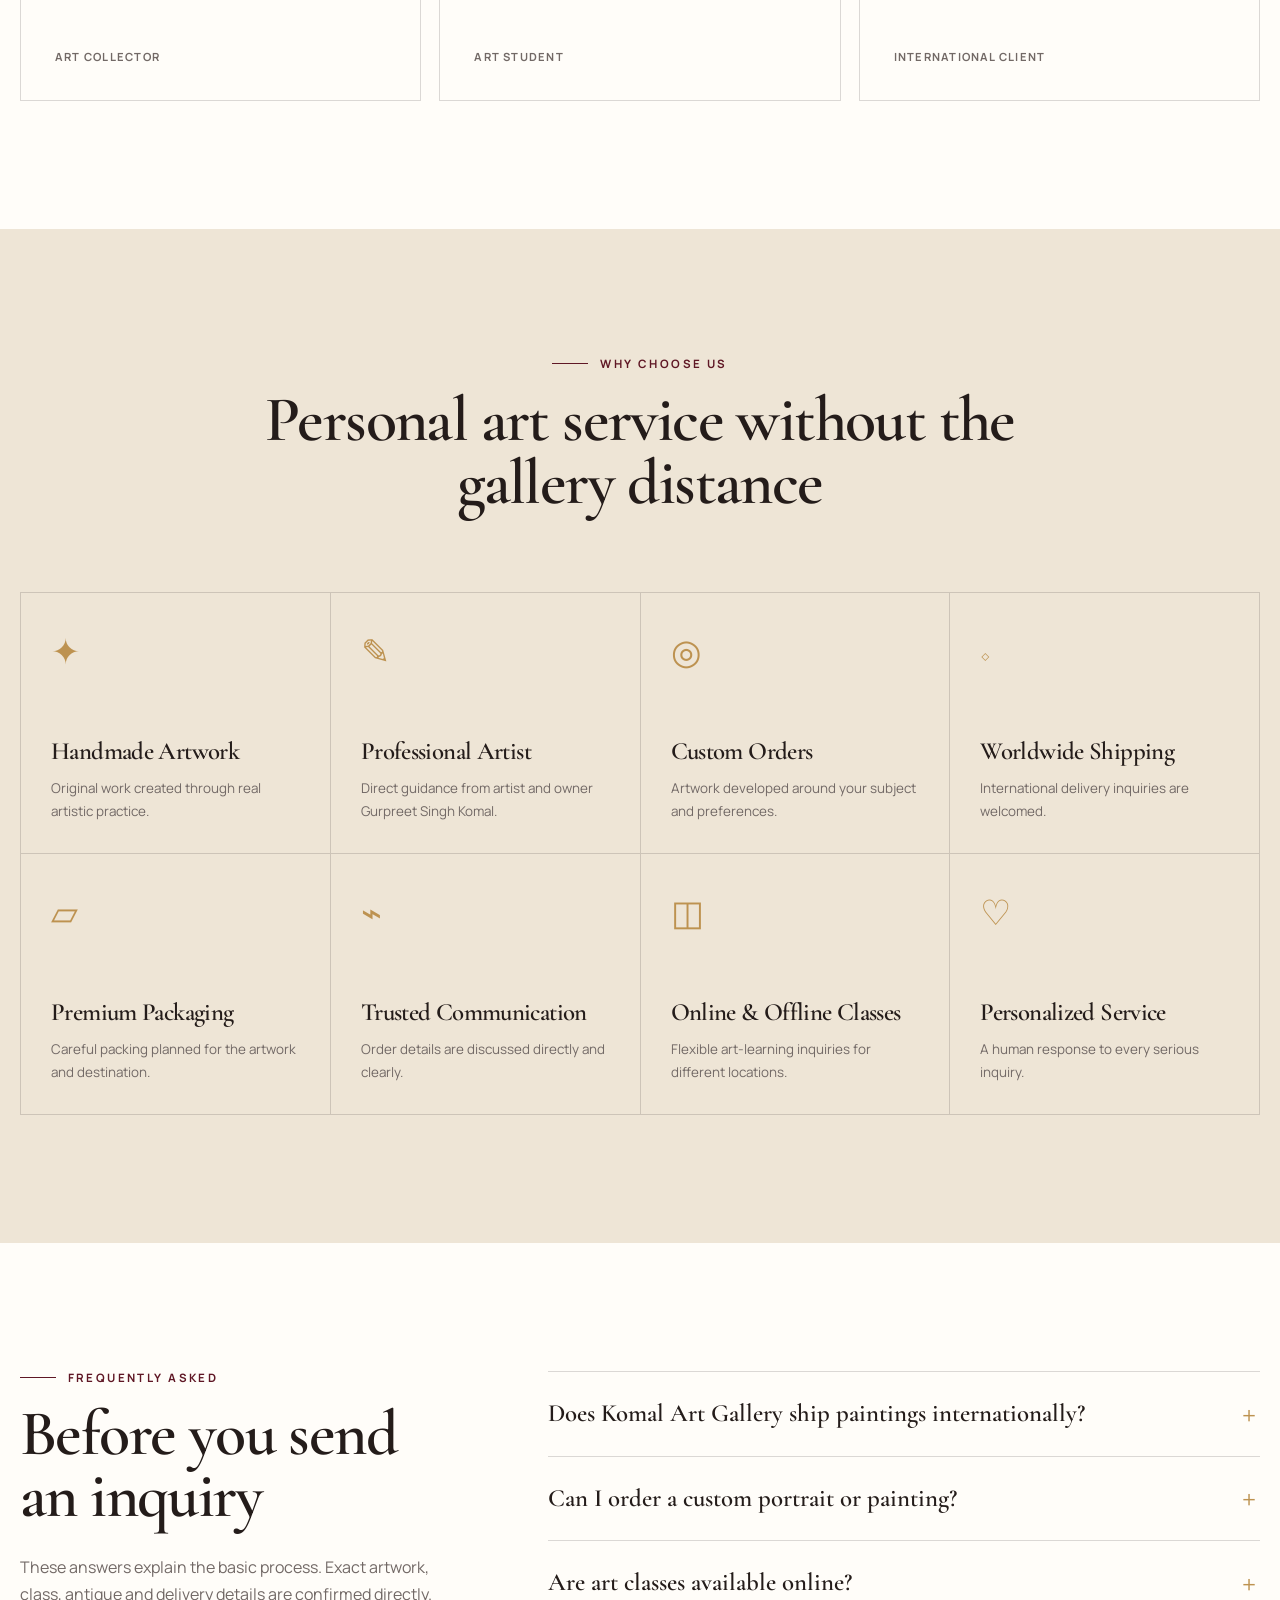
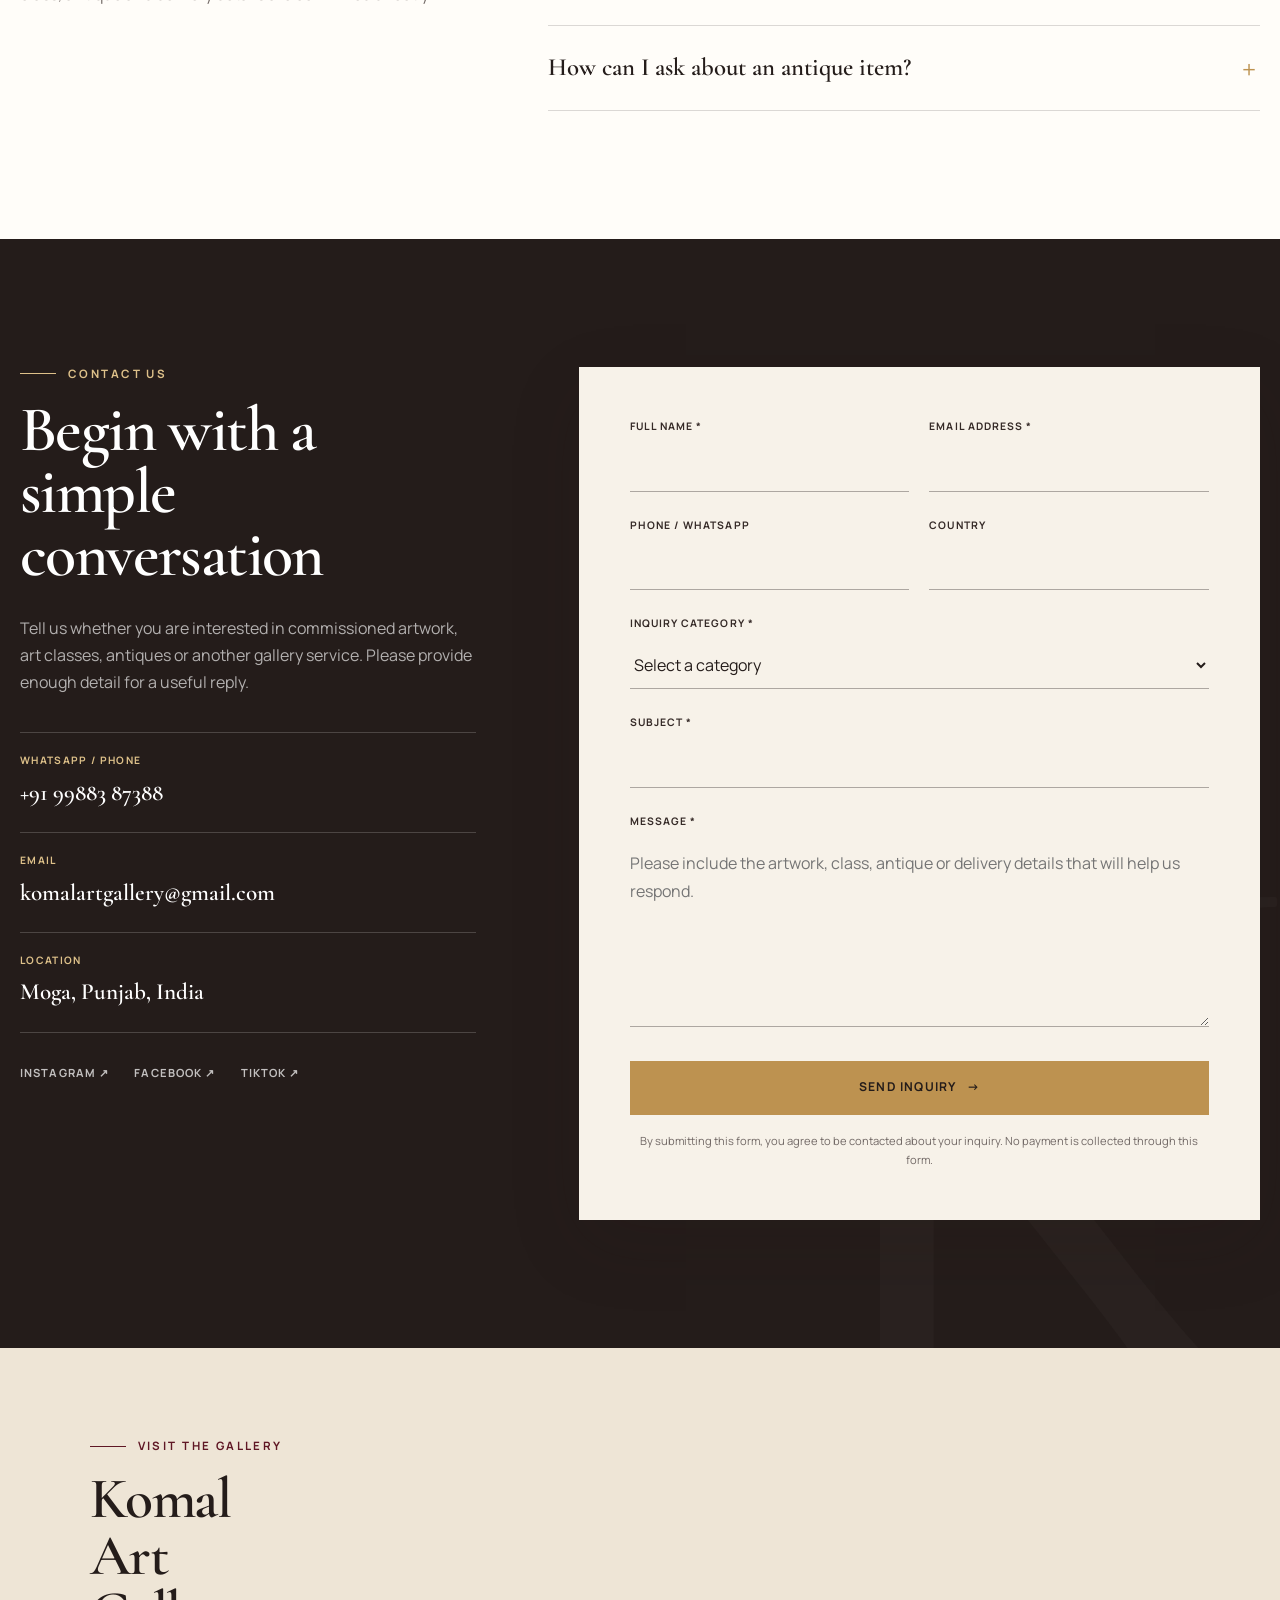
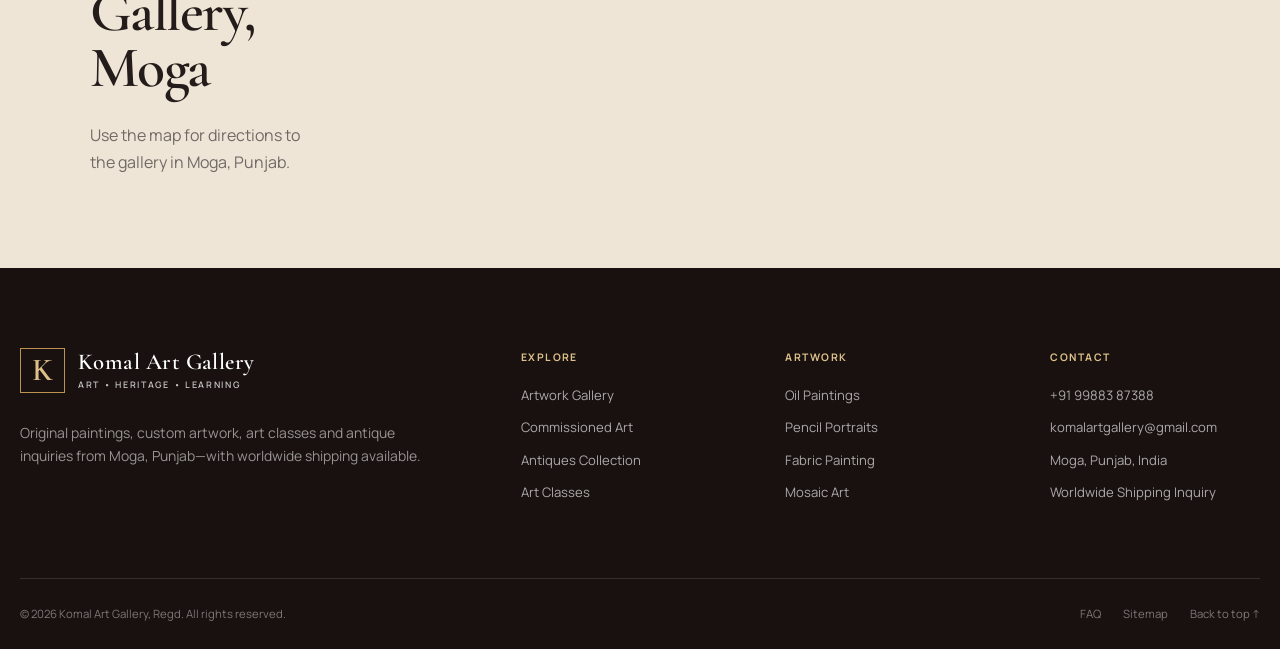
==== commit 640cb428: "Add files via upload" ====
--- a/index.html
+++ b/index.html
@@ -29,8 +29,7 @@
   <meta name="twitter:description" content="Original handmade artwork, custom commissions, art classes, antique collections and worldwide shipping from Moga, Punjab.">
   <meta name="twitter:image" content="https://komalartgallery.com/images/social-preview.jpg">
 
-  <link rel="icon" href="images/komal-art-gallery-favicon.png" type="image/png">
-  <link rel="alternate icon" href="favicon.svg" type="image/svg+xml">
+  <link rel="icon" href="favicon.svg" type="image/svg+xml">
   <link rel="preconnect" href="https://fonts.googleapis.com">
   <link rel="preconnect" href="https://fonts.gstatic.com" crossorigin>
   <link href="https://fonts.googleapis.com/css2?family=Cormorant+Garamond:wght@500;600;700&family=Manrope:wght@400;500;600;700&display=swap" rel="stylesheet">
@@ -47,7 +46,6 @@
         "name": "Komal Art Gallery",
         "url": "https://komalartgallery.com/",
         "image": "https://komalartgallery.com/images/social-preview.jpg",
-        "logo": "https://komalartgallery.com/images/komal-art-gallery-logo-maroon.png",
         "description": "Registered art gallery and art school in Moga, Punjab, offering original paintings, commissioned artwork, art classes and antique collections.",
         "email": "komalartgallery@gmail.com",
         "telephone": "+91-99883-87388",
@@ -116,9 +114,7 @@
   <header class="site-header" data-header>
     <div class="header-inner container">
       <a class="brand" href="#home" aria-label="Komal Art Gallery home">
-        <span class="brand-logo-wrap" aria-hidden="true">
-          <img class="brand-logo" src="images/komal-art-gallery-logo-maroon.png" alt="" width="1068" height="1072" decoding="async">
-        </span>
+        <span class="brand-mark" aria-hidden="true">K</span>
         <span class="brand-copy">
           <strong>Komal Art Gallery</strong>
           <small>Art • Heritage • Learning</small>
@@ -532,7 +528,7 @@
   <footer class="site-footer">
     <div class="container footer-grid">
       <div class="footer-brand">
-        <a class="brand inverse" href="#home" aria-label="Komal Art Gallery home"><span class="brand-logo-wrap" aria-hidden="true"><img class="brand-logo" src="images/komal-art-gallery-logo-maroon.png" alt="" width="1068" height="1072" loading="lazy" decoding="async"></span><span class="brand-copy"><strong>Komal Art Gallery</strong><small>Art • Heritage • Learning</small></span></a>
+        <a class="brand inverse" href="#home"><span class="brand-mark">K</span><span class="brand-copy"><strong>Komal Art Gallery</strong><small>Art • Heritage • Learning</small></span></a>
         <p>Original paintings, custom artwork, art classes and antique inquiries from Moga, Punjab—with worldwide shipping available.</p>
       </div>
       <div><h2>Explore</h2><a href="#gallery">Artwork Gallery</a><a href="#commissions">Commissioned Art</a><a href="#antiques">Antiques Collection</a><a href="#school">Art Classes</a></div>
--- a/styles.css
+++ b/styles.css
@@ -354,43 +354,18 @@
   flex-shrink: 0;
 }
 
-.brand-logo-wrap {
-  width: 58px;
-  height: 58px;
-  display: inline-grid;
-  flex: 0 0 58px;
-  place-items: center;
-  overflow: hidden;
-  border: 1px solid rgba(222, 193, 138, 0.92);
-  border-radius: 50%;
-  background: rgba(255, 253, 249, 0.96);
-  box-shadow: 0 7px 22px rgba(20, 10, 8, 0.2);
-  transition: transform 0.25s ease, box-shadow 0.25s ease;
-}
-
-.brand:hover .brand-logo-wrap {
-  transform: translateY(-2px);
-  box-shadow: 0 10px 26px rgba(20, 10, 8, 0.24);
-}
-
-.brand-logo {
-  width: 100%;
-  height: 100%;
-  padding: 3px;
-  object-fit: contain;
-}
-
-.site-header.is-sticky .brand-logo-wrap {
-  border-color: rgba(95, 23, 37, 0.28);
-  box-shadow: 0 5px 16px rgba(36, 28, 26, 0.12);
-}
-
-.site-footer .brand-logo-wrap {
-  width: 72px;
-  height: 72px;
-  flex-basis: 72px;
-  border-color: rgba(222, 193, 138, 0.7);
-  background: var(--ivory);
+.brand-mark {
+  width: 45px;
+  height: 45px;
+  display: inline-flex;
+  align-items: center;
+  justify-content: center;
+  border: 1px solid var(--gold);
+  color: var(--gold-light);
+  font-family: var(--serif);
+  font-size: 2rem;
+  font-weight: 600;
+  line-height: 1;
 }
 
 .brand-copy {
@@ -2217,16 +2192,9 @@
     font-size: 0.49rem;
   }
 
-  .brand-logo-wrap {
-    width: 48px;
-    height: 48px;
-    flex-basis: 48px;
-  }
-
-  .site-footer .brand-logo-wrap {
-    width: 64px;
-    height: 64px;
-    flex-basis: 64px;
+  .brand-mark {
+    width: 40px;
+    height: 40px;
   }
 
   .header-inner {
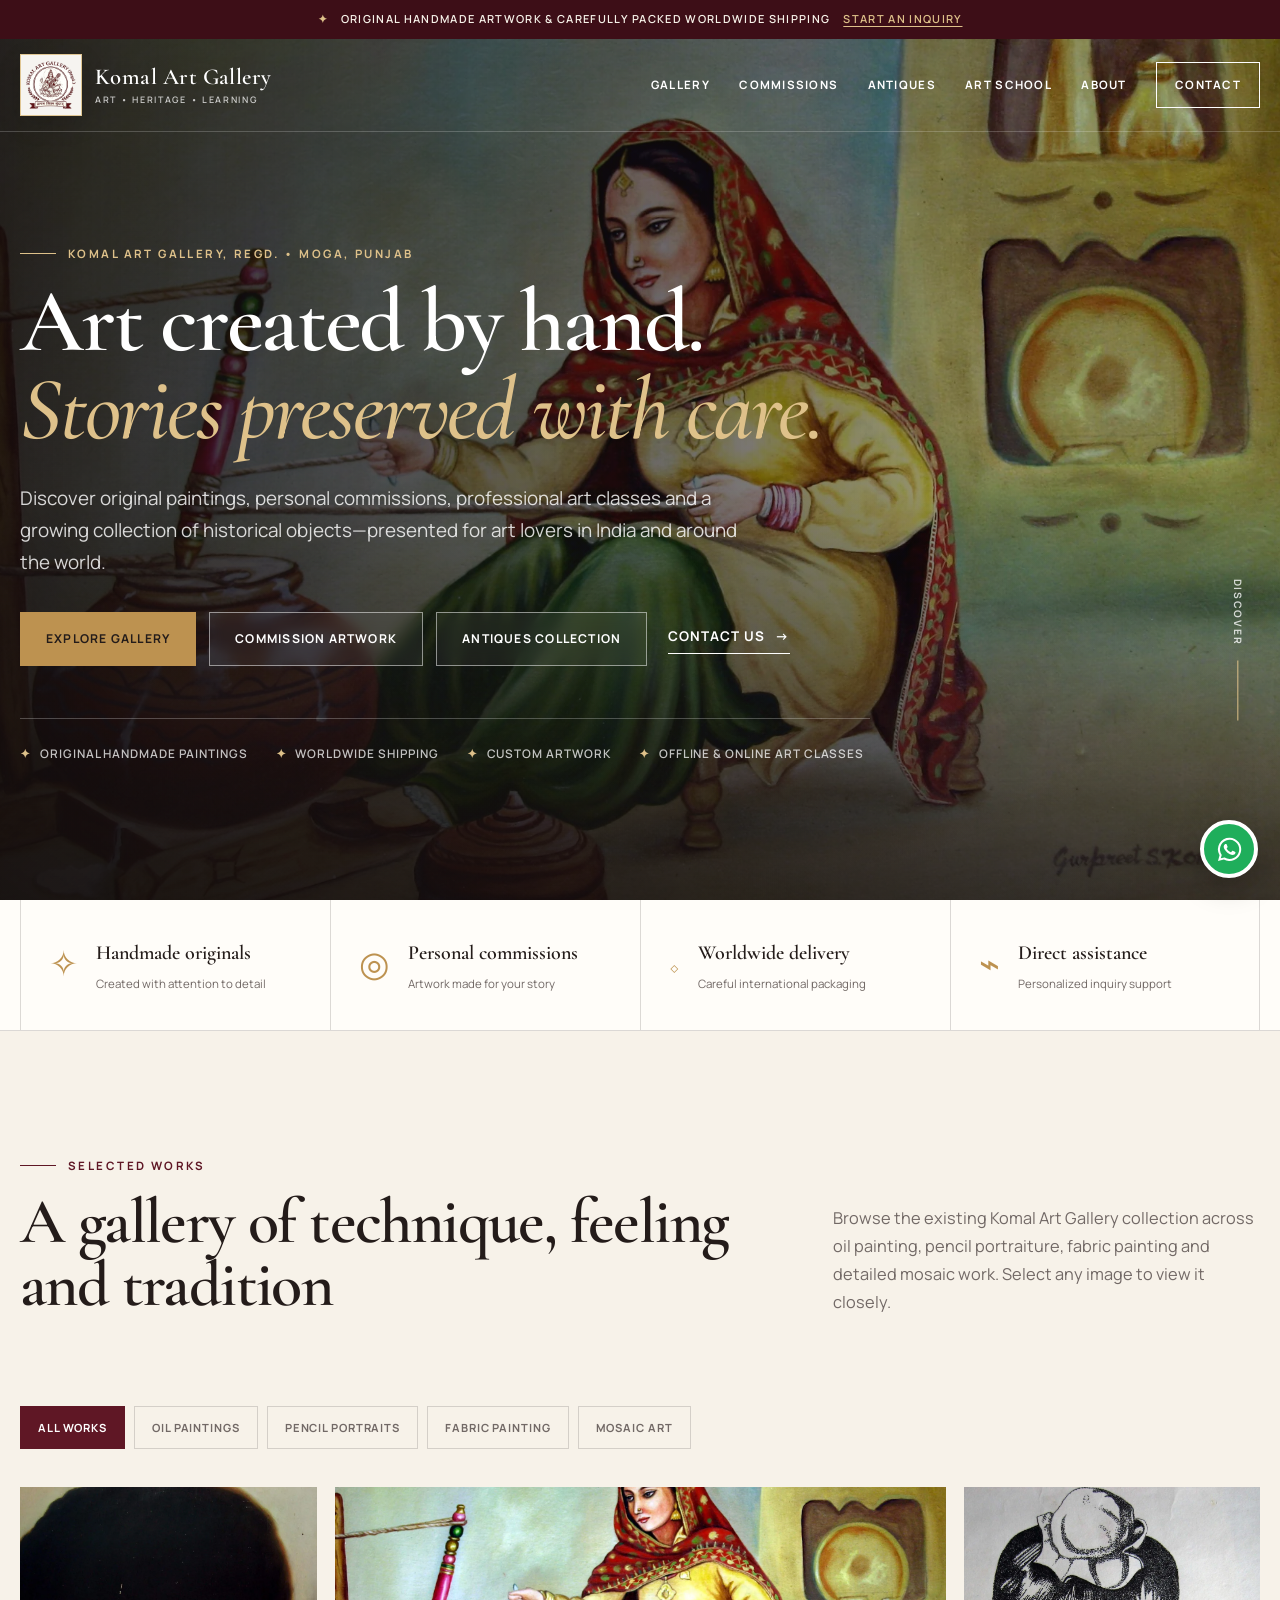
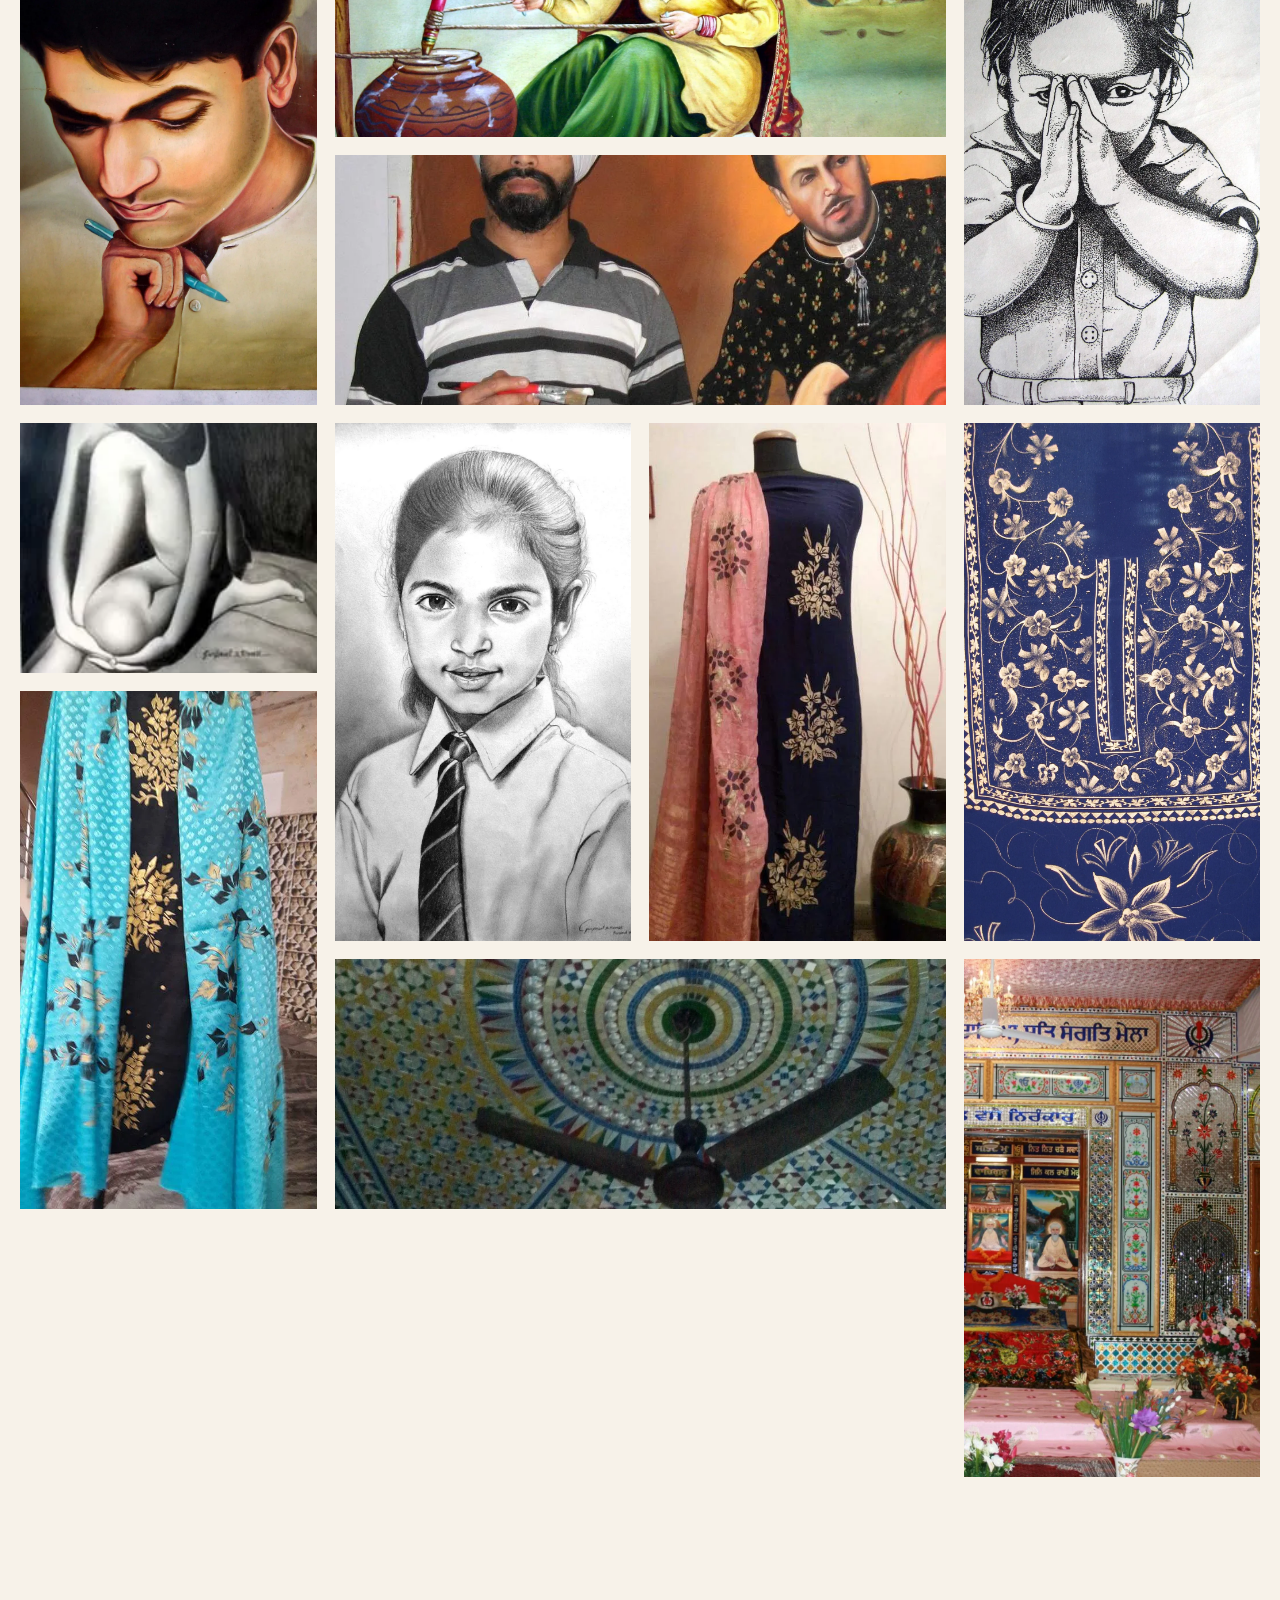
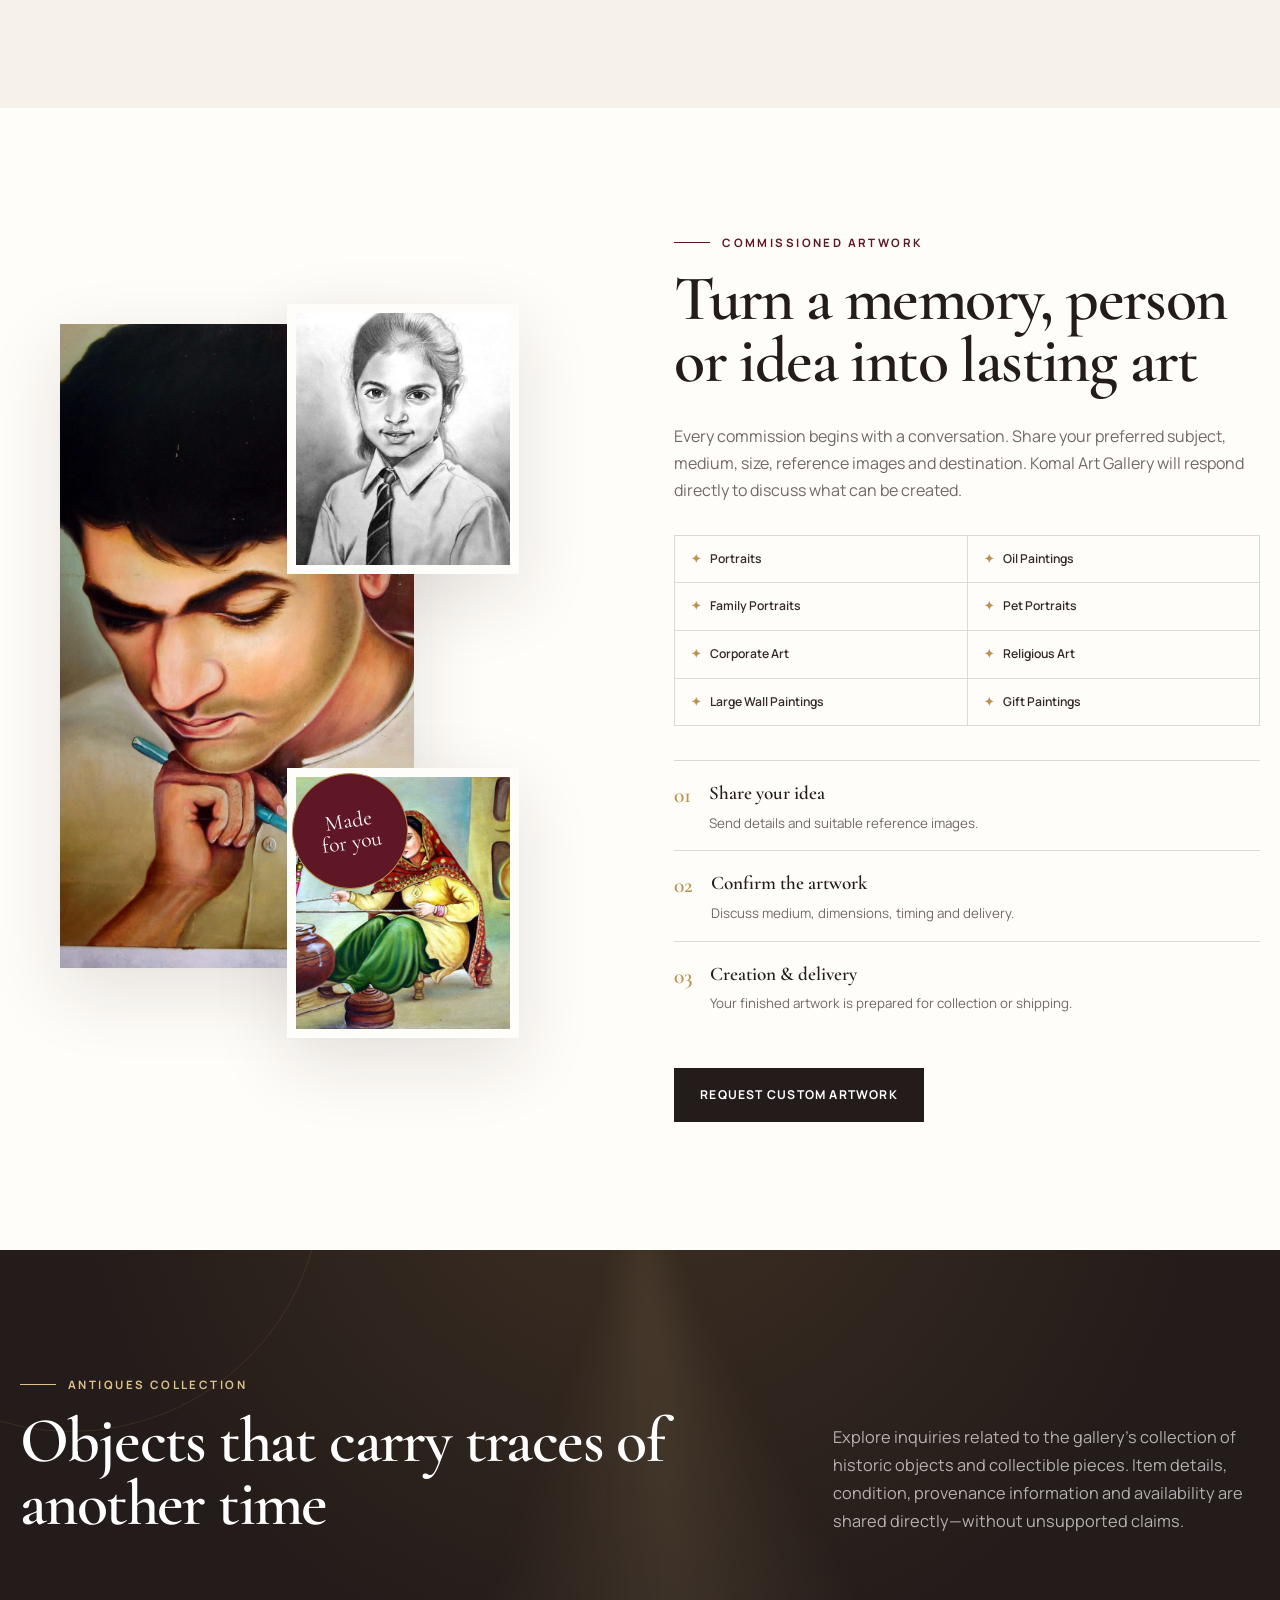
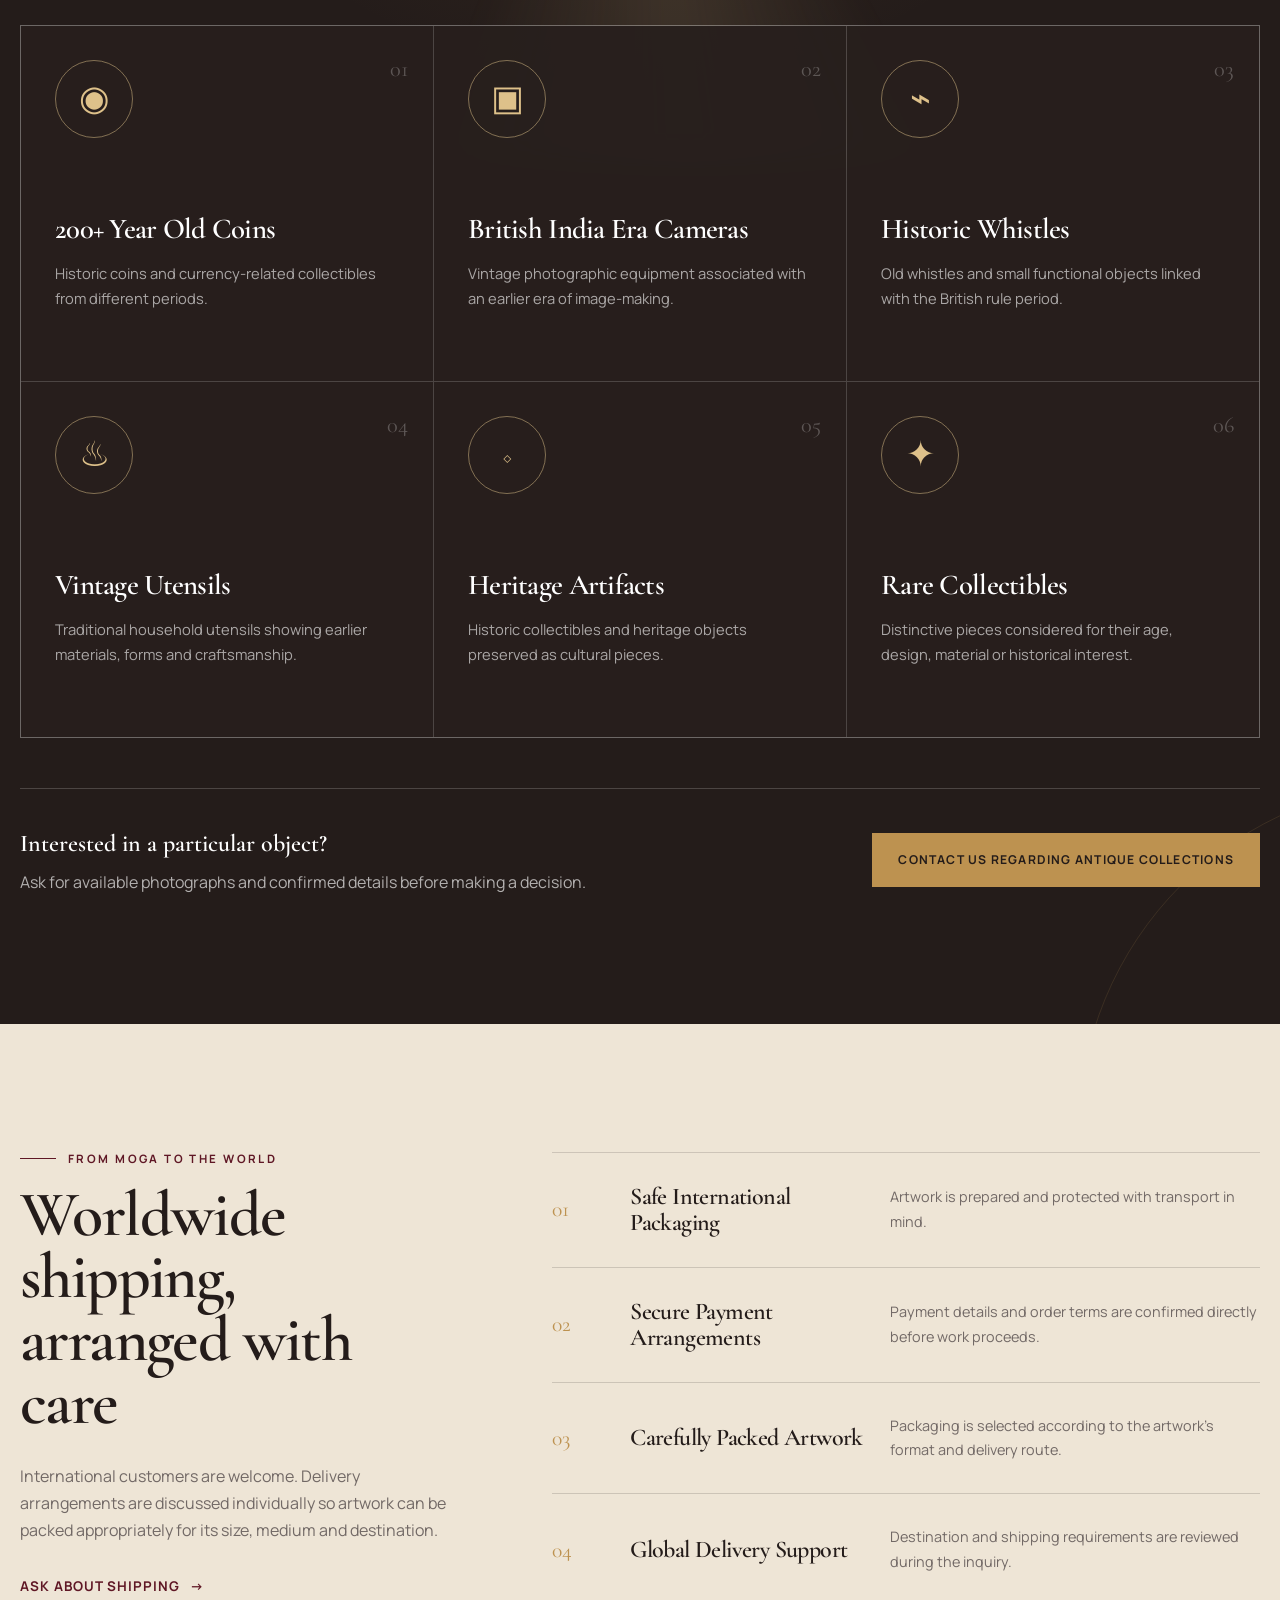
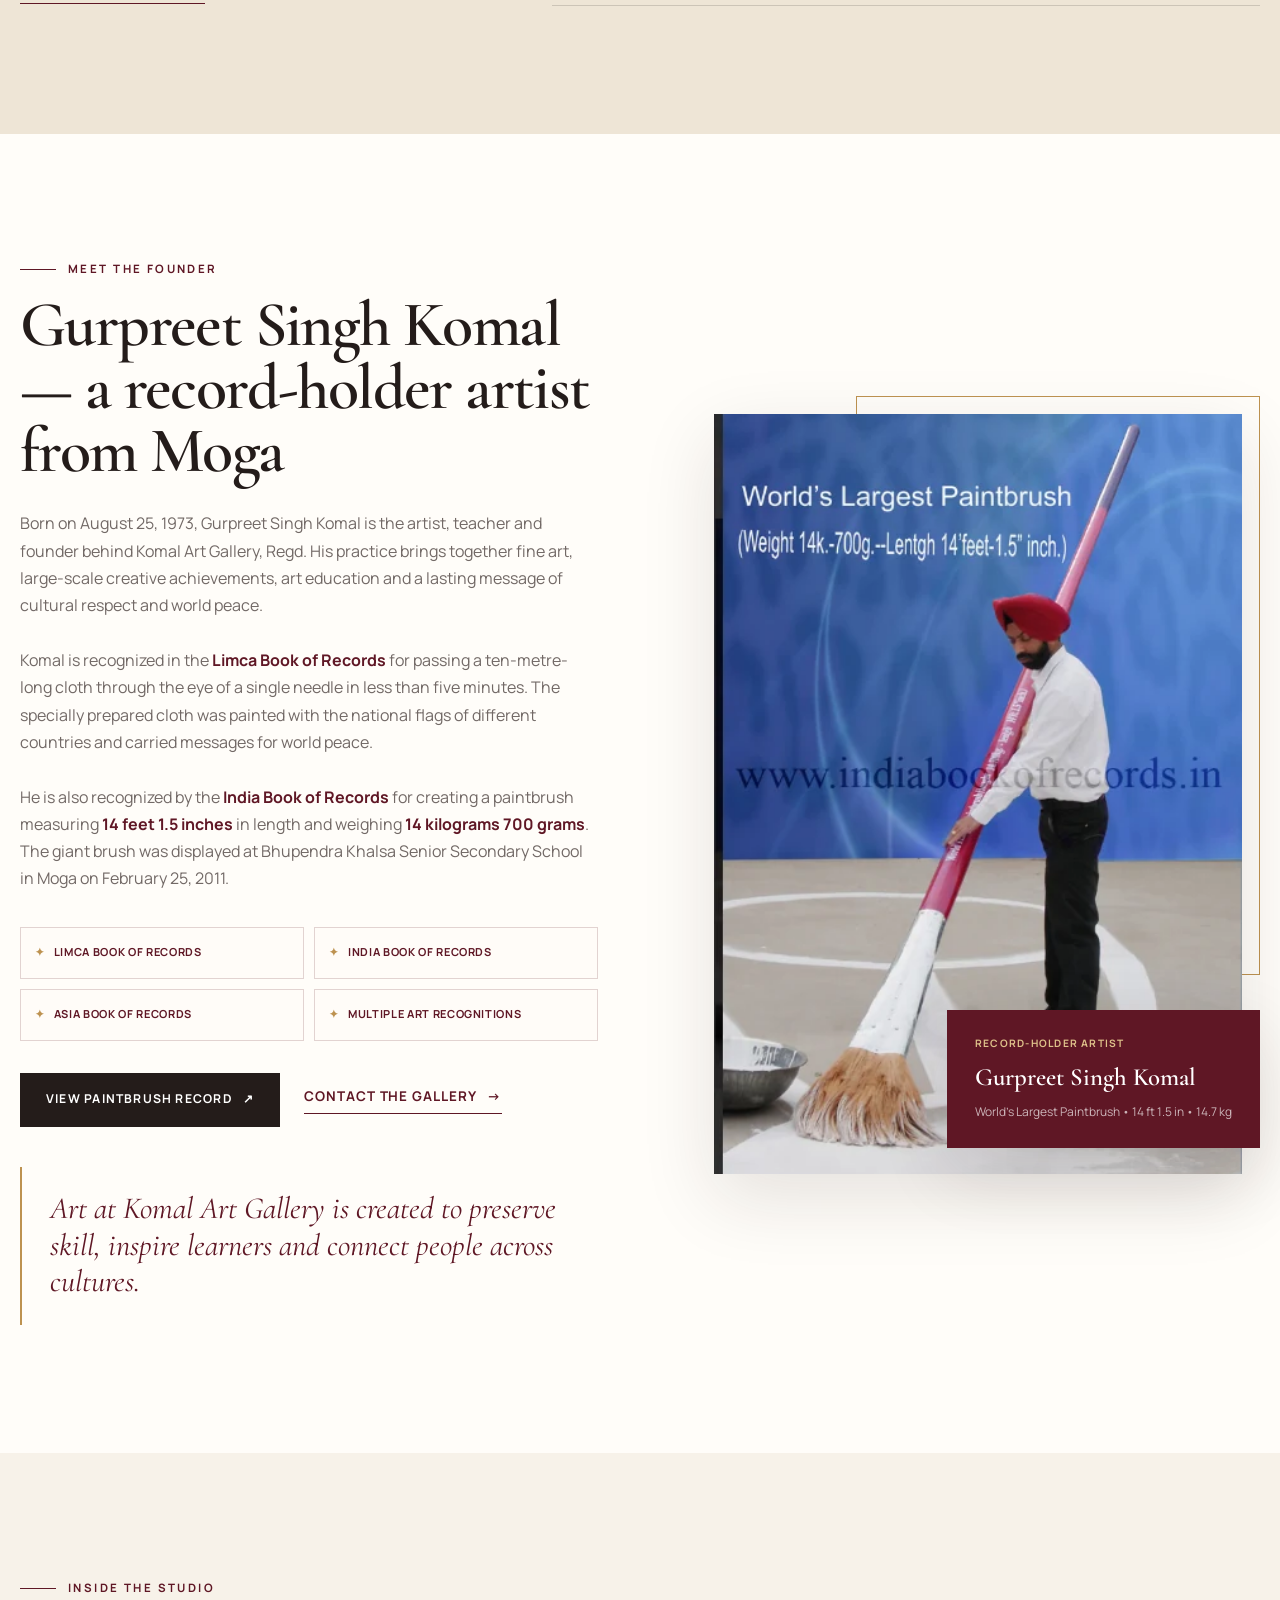
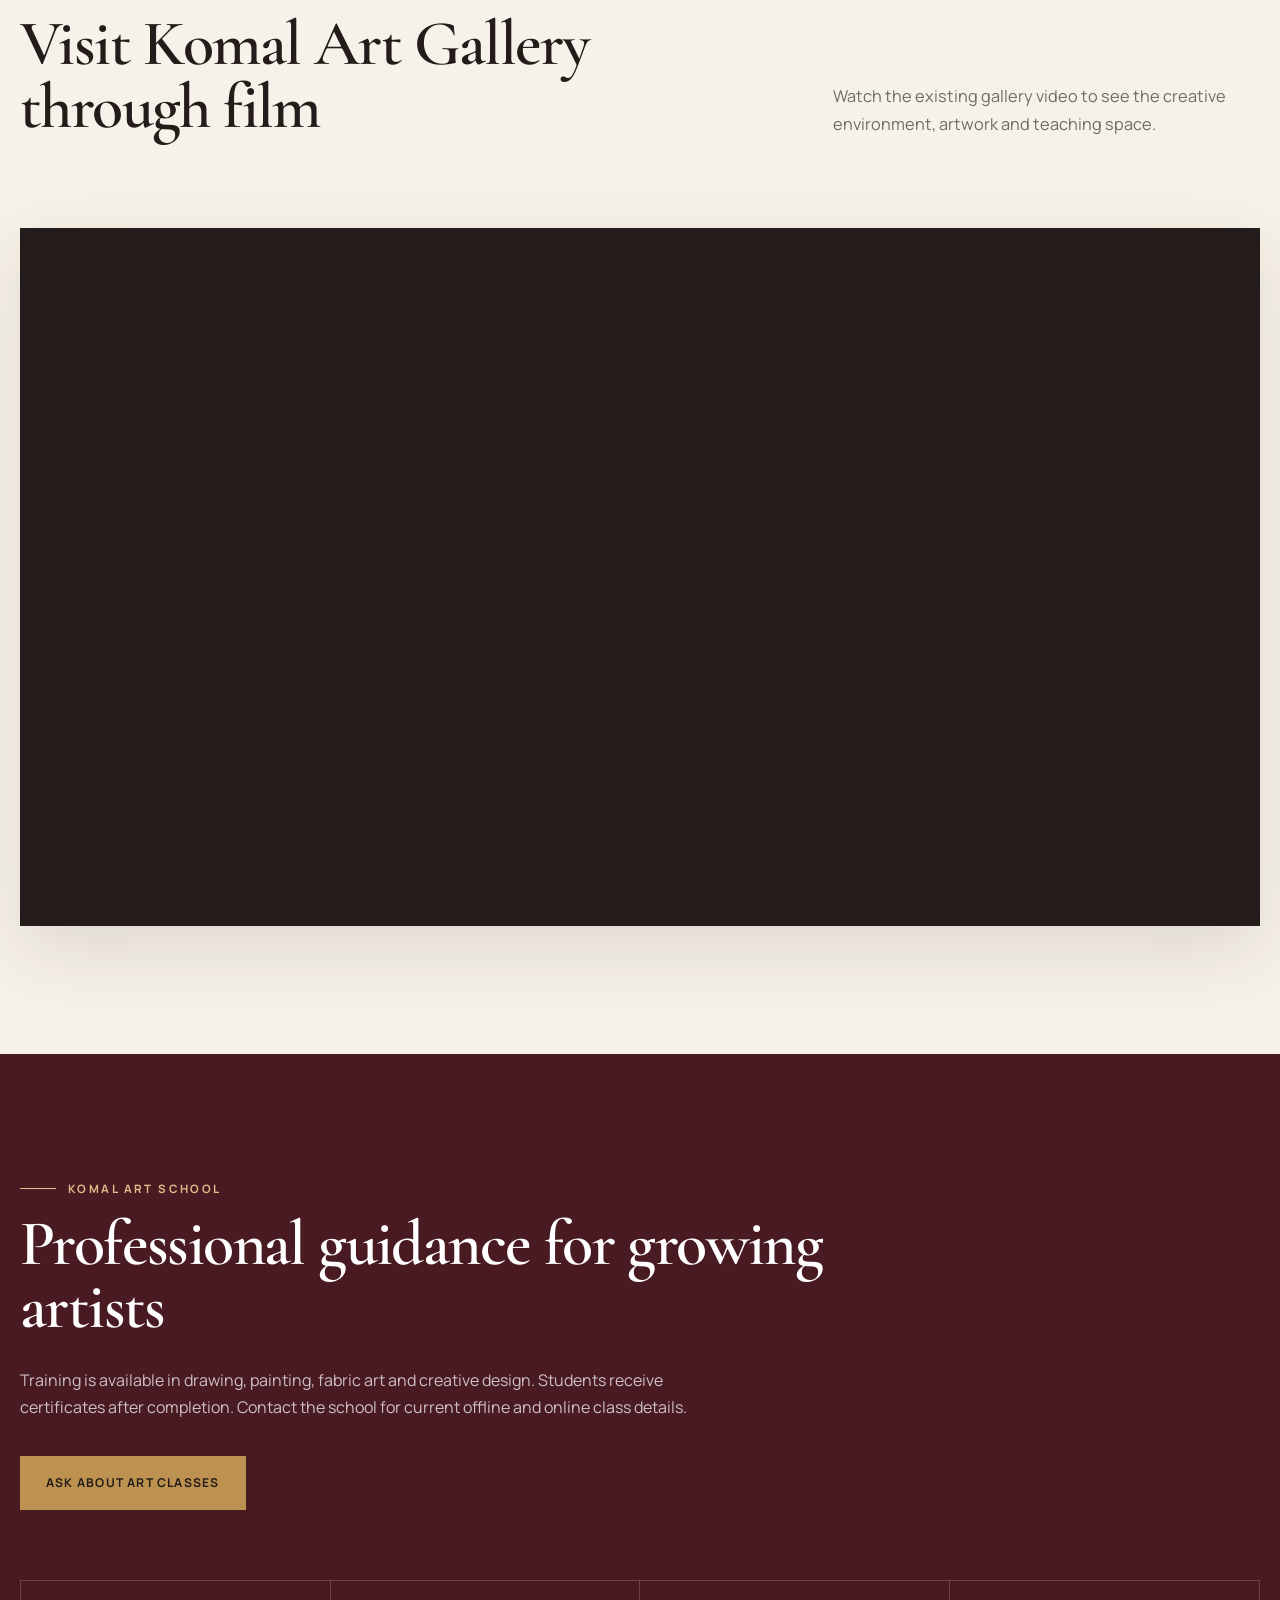
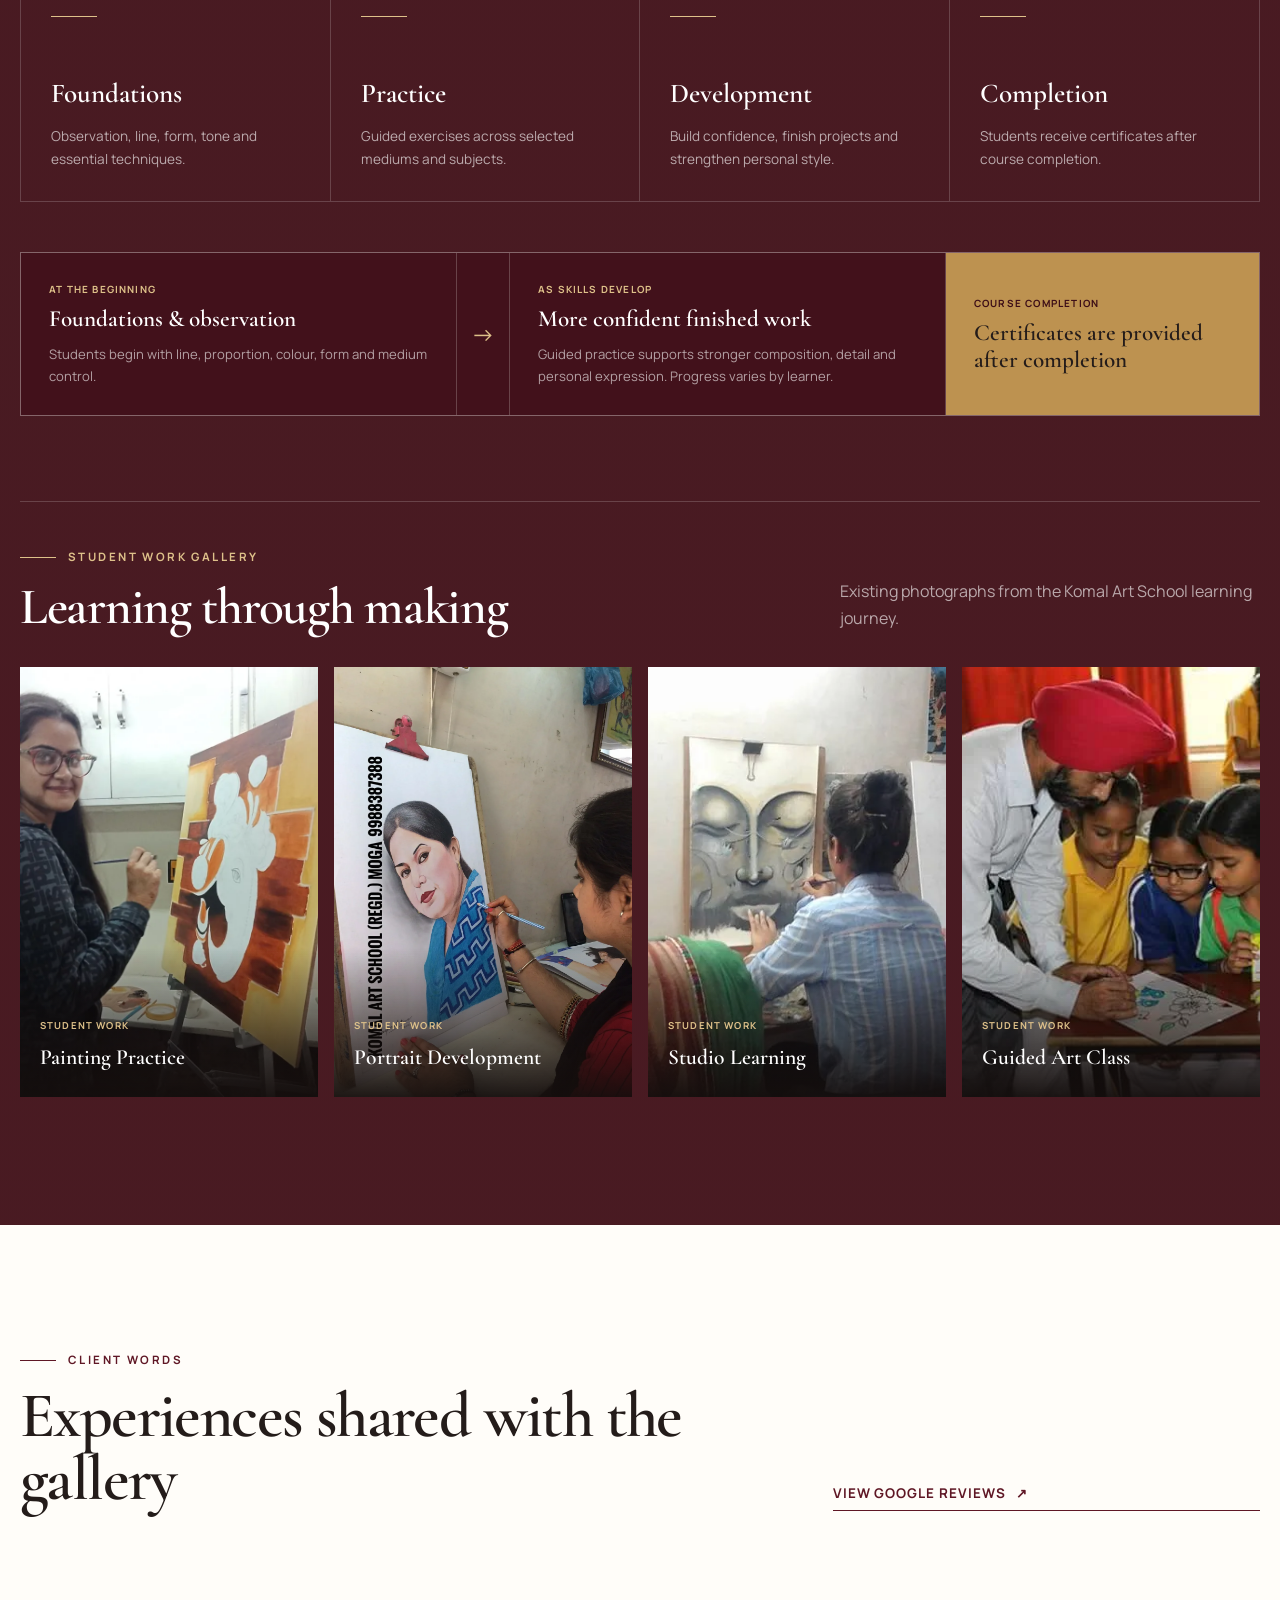
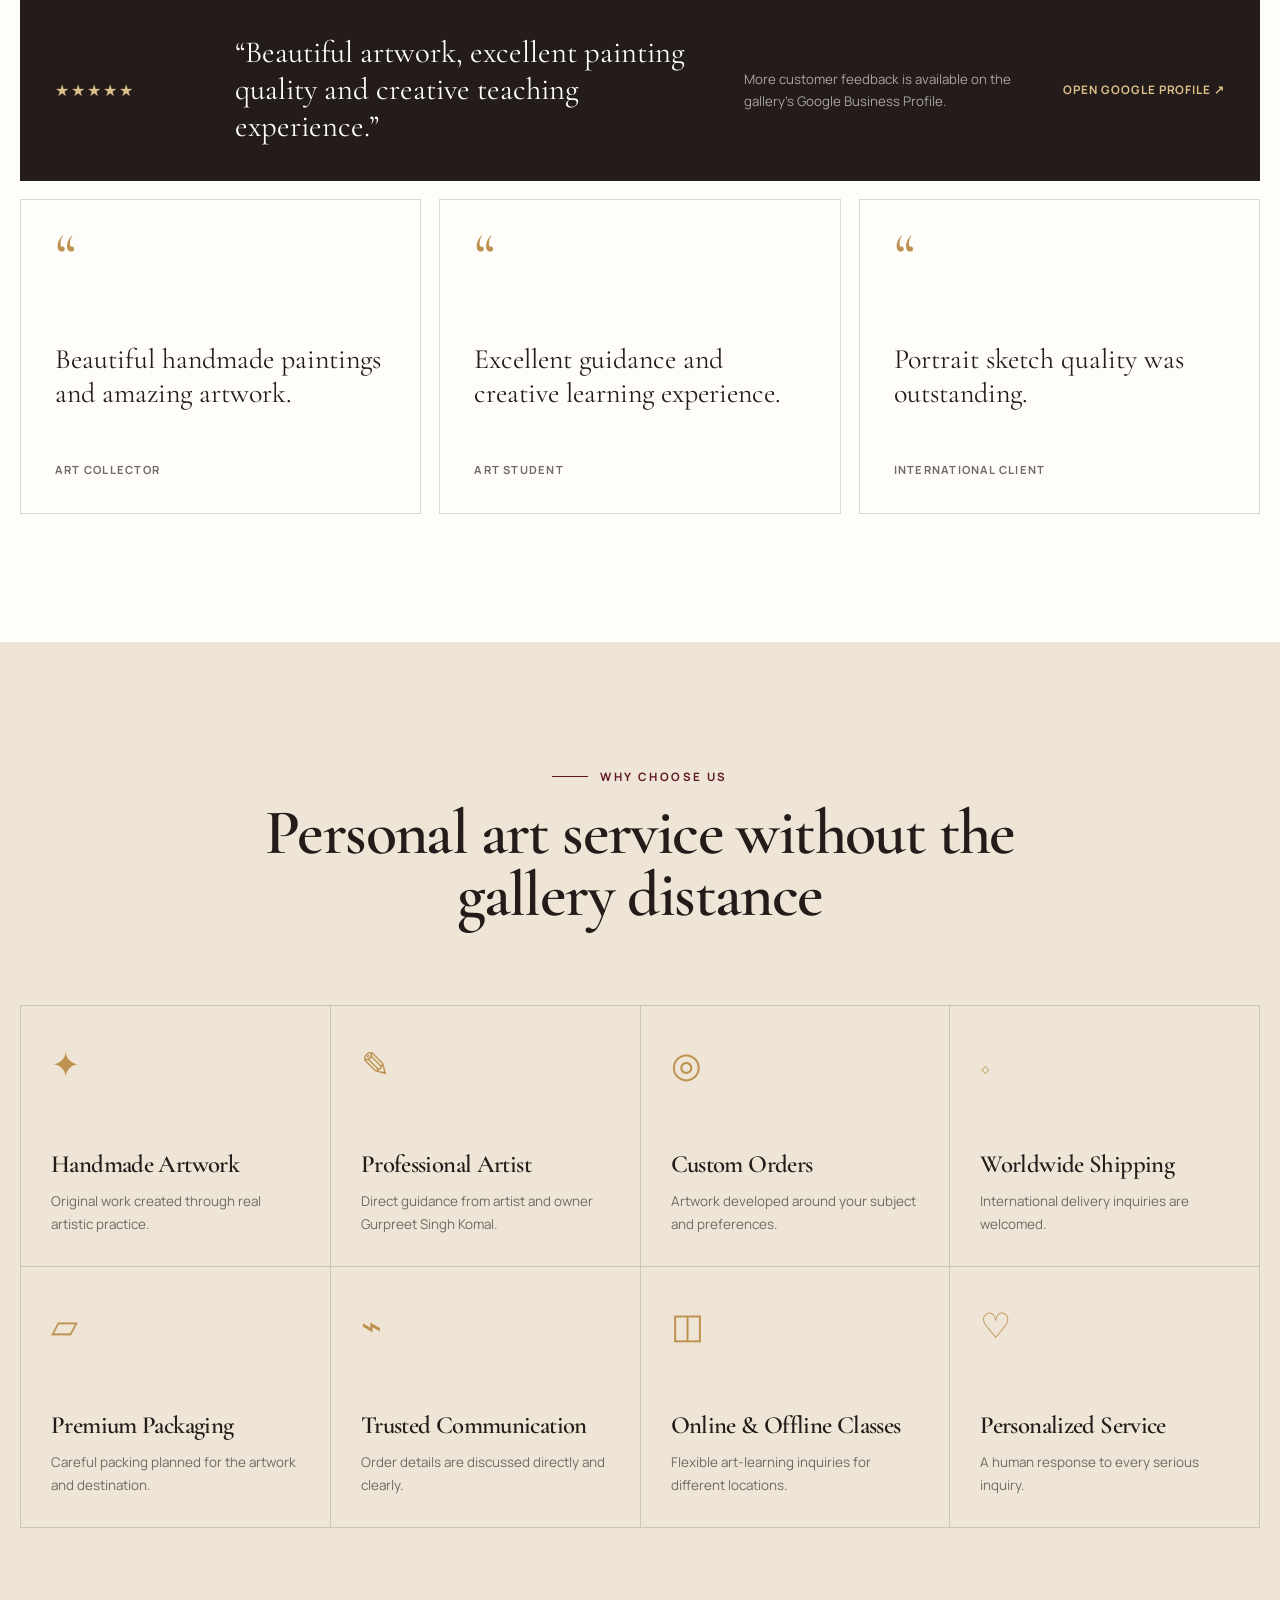
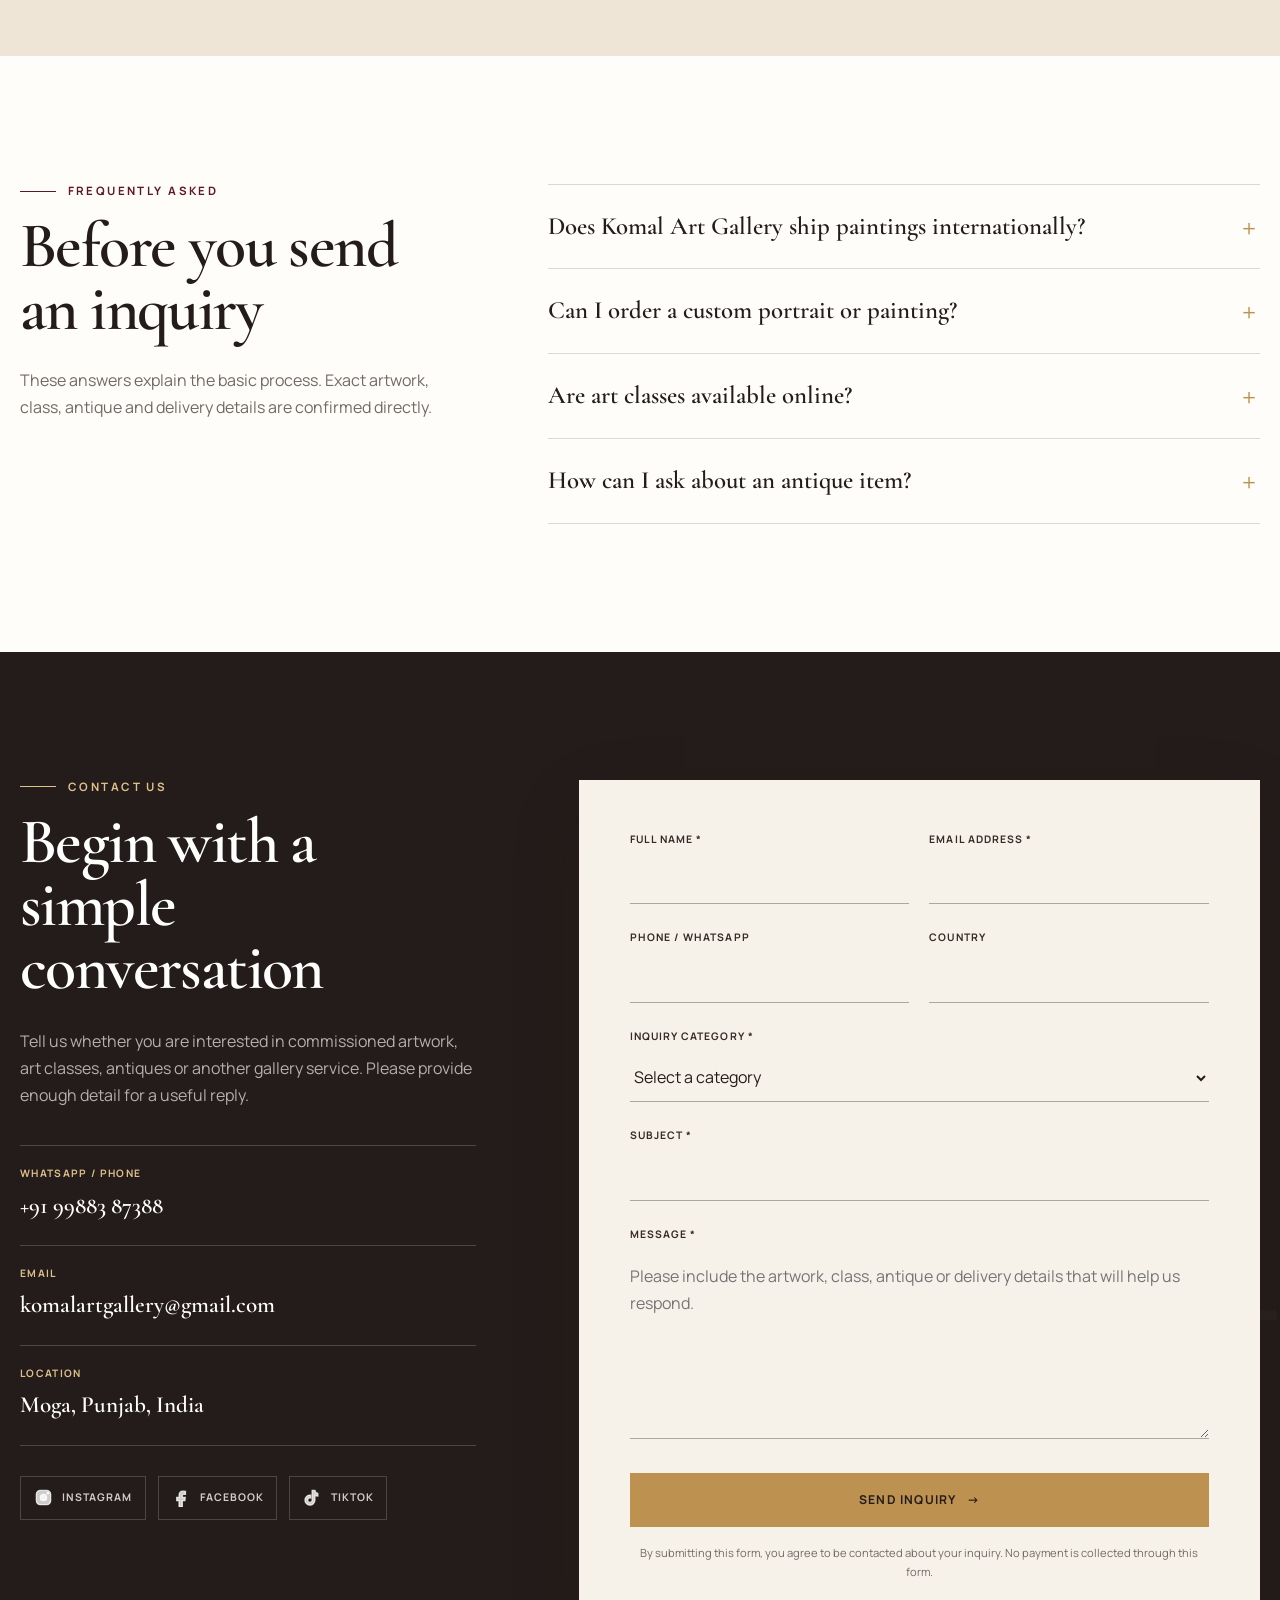
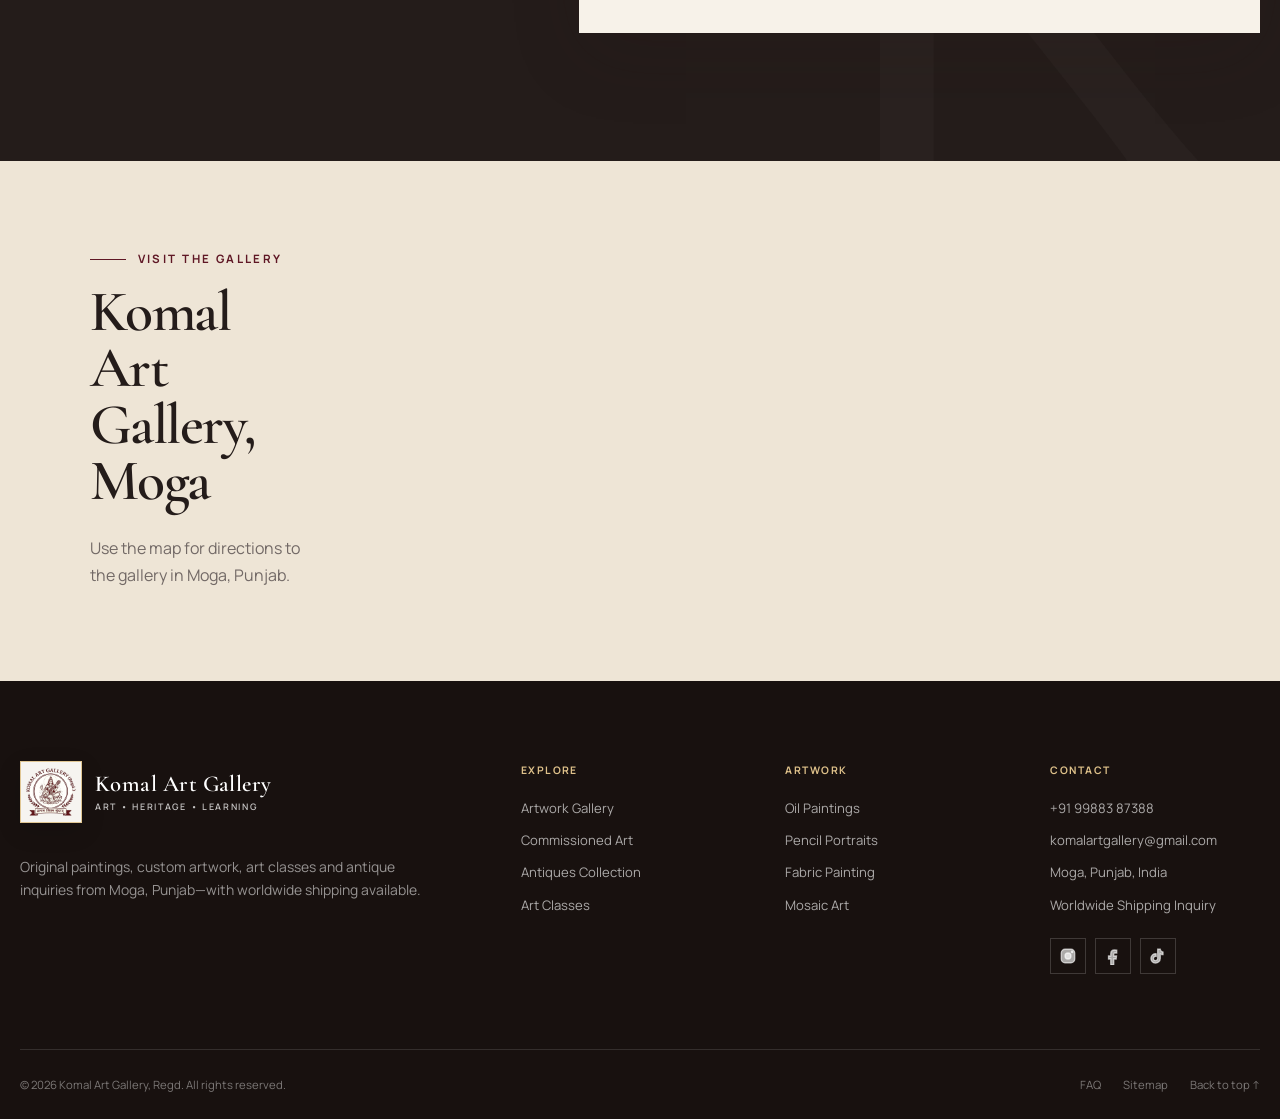
==== commit 2d01a9dc: "Add files via upload Update website logo, artist records and social links" ====
--- a/index.html
+++ b/index.html
@@ -7,17 +7,17 @@
   <script>document.documentElement.classList.add('js')</script>
   <meta name="color-scheme" content="light">
 
-  <title>Komal Art Gallery Moga | Original Paintings, Art Classes & Antiques</title>
-  <meta name="description" content="Explore original paintings, commissioned portraits, online and offline art classes, student work and antique collections at Komal Art Gallery in Moga, Punjab. Worldwide shipping available.">
-  <meta name="keywords" content="Komal Art Gallery, art gallery Moga, paintings Punjab, commissioned portraits India, oil paintings, pencil portraits, fabric painting, mosaic art, art classes Moga, online art classes, antiques Moga, worldwide art shipping">
+  <title>Komal Art Gallery Moga | Record-Holder Artist, Paintings &amp; Art Classes</title>
+  <meta name="description" content="Discover original paintings, commissioned art, antiques and online or in-person art classes at Komal Art Gallery in Moga, led by record-holder artist Gurpreet Singh Komal. Worldwide shipping available.">
+  <meta name="keywords" content="Komal Art Gallery, Gurpreet Singh Komal, record holder artist India, art gallery Moga, paintings Punjab, commissioned portraits India, oil paintings, pencil portraits, art classes Moga, online art classes, antiques Moga, worldwide art shipping">
   <meta name="author" content="Komal Art Gallery">
   <meta name="robots" content="index, follow, max-image-preview:large">
   <link rel="canonical" href="https://komalartgallery.com/">
 
   <meta property="og:type" content="website">
   <meta property="og:site_name" content="Komal Art Gallery">
-  <meta property="og:title" content="Komal Art Gallery | Original Art, Commissions & Antiques">
-  <meta property="og:description" content="A premium art gallery and art school in Moga, Punjab, offering handmade artwork, custom commissions, antique collections and worldwide shipping.">
+  <meta property="og:title" content="Komal Art Gallery | Record-Holder Artist, Original Art &amp; Classes">
+  <meta property="og:description" content="Meet record-holder artist Gurpreet Singh Komal and explore original artwork, commissions, art classes, antiques and worldwide shipping from Moga, Punjab.">
   <meta property="og:url" content="https://komalartgallery.com/">
   <meta property="og:image" content="https://komalartgallery.com/images/social-preview.jpg">
   <meta property="og:image:width" content="1200">
@@ -25,11 +25,13 @@
   <meta property="og:image:alt" content="Komal Art Gallery original painting and worldwide art services">
 
   <meta name="twitter:card" content="summary_large_image">
-  <meta name="twitter:title" content="Komal Art Gallery | Original Art, Commissions & Antiques">
-  <meta name="twitter:description" content="Original handmade artwork, custom commissions, art classes, antique collections and worldwide shipping from Moga, Punjab.">
+  <meta name="twitter:title" content="Komal Art Gallery | Record-Holder Artist, Original Art &amp; Classes">
+  <meta name="twitter:description" content="Original artwork, commissions, art classes and antiques from record-holder artist Gurpreet Singh Komal in Moga, Punjab.">
   <meta name="twitter:image" content="https://komalartgallery.com/images/social-preview.jpg">
 
-  <link rel="icon" href="favicon.svg" type="image/svg+xml">
+  <link rel="icon" href="images/branding/favicon-192.png" type="image/png">
+  <link rel="apple-touch-icon" href="images/branding/apple-touch-icon.png">
+  <link rel="manifest" href="site.webmanifest">
   <link rel="preconnect" href="https://fonts.googleapis.com">
   <link rel="preconnect" href="https://fonts.gstatic.com" crossorigin>
   <link href="https://fonts.googleapis.com/css2?family=Cormorant+Garamond:wght@500;600;700&family=Manrope:wght@400;500;600;700&display=swap" rel="stylesheet">
@@ -38,68 +40,124 @@
 
   <script type="application/ld+json">
   {
-    "@context": "https://schema.org",
-    "@graph": [
-      {
-        "@type": ["Organization", "ArtGallery", "LocalBusiness"],
-        "@id": "https://komalartgallery.com/#gallery",
-        "name": "Komal Art Gallery",
-        "url": "https://komalartgallery.com/",
-        "image": "https://komalartgallery.com/images/social-preview.jpg",
-        "description": "Registered art gallery and art school in Moga, Punjab, offering original paintings, commissioned artwork, art classes and antique collections.",
-        "email": "komalartgallery@gmail.com",
-        "telephone": "+91-99883-87388",
-        "founder": {"@type": "Person", "name": "Gurpreet Singh Komal"},
-        "address": {
-          "@type": "PostalAddress",
-          "addressLocality": "Moga",
-          "addressRegion": "Punjab",
-          "addressCountry": "IN"
+  "@context": "https://schema.org",
+  "@graph": [
+    {
+      "@type": [
+        "Organization",
+        "ArtGallery",
+        "LocalBusiness"
+      ],
+      "@id": "https://komalartgallery.com/#gallery",
+      "name": "Komal Art Gallery",
+      "url": "https://komalartgallery.com/",
+      "image": [
+        "https://komalartgallery.com/images/social-preview.jpg",
+        "https://komalartgallery.com/images/records/gurpreet-singh-komal-largest-paintbrush.jpg"
+      ],
+      "description": "Registered art gallery and art school in Moga, Punjab, offering original paintings, commissioned artwork, art classes and antique collections.",
+      "email": "komalartgallery@gmail.com",
+      "telephone": "+91-99883-87388",
+      "founder": {
+        "@id": "https://komalartgallery.com/#gurpreet-singh-komal"
+      },
+      "address": {
+        "@type": "PostalAddress",
+        "addressLocality": "Moga",
+        "addressRegion": "Punjab",
+        "addressCountry": "IN"
+      },
+      "areaServed": "Worldwide",
+      "sameAs": [
+        "https://www.instagram.com/gurpreetsinghkomal/",
+        "https://www.facebook.com/gurpreet.komal",
+        "https://www.tiktok.com/@gurpreetkomal"
+      ],
+      "hasMap": "https://www.google.com/maps?q=Komal%20Art%20Gallery%20Moga%20Punjab",
+      "logo": "https://komalartgallery.com/images/branding/komal-art-gallery-logo.png",
+      "foundingDate": "1998",
+      "knowsAbout": [
+        "Oil painting",
+        "Pencil portraiture",
+        "Fabric painting",
+        "Mosaic art",
+        "Art education",
+        "Commissioned artwork",
+        "Antique collections"
+      ]
+    },
+    {
+      "@type": "Person",
+      "@id": "https://komalartgallery.com/#gurpreet-singh-komal",
+      "name": "Gurpreet Singh Komal",
+      "birthDate": "1973-08-25",
+      "jobTitle": "Artist, art educator and founder of Komal Art Gallery",
+      "image": "https://komalartgallery.com/images/records/gurpreet-singh-komal-largest-paintbrush.jpg",
+      "worksFor": {
+        "@id": "https://komalartgallery.com/#gallery"
+      },
+      "description": "Record-holder artist from Moga, Punjab, recognized for a 14-foot 1.5-inch paintbrush and for passing a ten-metre painted cloth through the eye of a single needle.",
+      "award": [
+        "Limca Book of Records recognition",
+        "India Book of Records – Largest Paintbrush",
+        "Asia Book of Records recognition"
+      ],
+      "sameAs": [
+        "https://indiabookofrecords.in/largest-paint-brush/",
+        "https://www.instagram.com/gurpreetsinghkomal/",
+        "https://www.facebook.com/gurpreet.komal"
+      ]
+    },
+    {
+      "@type": "WebSite",
+      "@id": "https://komalartgallery.com/#website",
+      "url": "https://komalartgallery.com/",
+      "name": "Komal Art Gallery",
+      "publisher": {
+        "@id": "https://komalartgallery.com/#gallery"
+      },
+      "inLanguage": "en"
+    },
+    {
+      "@type": "FAQPage",
+      "@id": "https://komalartgallery.com/#faq",
+      "mainEntity": [
+        {
+          "@type": "Question",
+          "name": "Does Komal Art Gallery ship paintings internationally?",
+          "acceptedAnswer": {
+            "@type": "Answer",
+            "text": "Yes. Worldwide shipping is available. Packaging, delivery arrangements and payment details are confirmed directly for each artwork and destination."
+          }
         },
-        "areaServed": "Worldwide",
-        "sameAs": [
-          "https://www.instagram.com/gurpreetsinghkomal/",
-          "https://www.facebook.com/gurpreet.komal",
-          "https://www.tiktok.com/@gurpreetkomal"
-        ],
-        "hasMap": "https://www.google.com/maps?q=Komal%20Art%20Gallery%20Moga%20Punjab"
-      },
-      {
-        "@type": "WebSite",
-        "@id": "https://komalartgallery.com/#website",
-        "url": "https://komalartgallery.com/",
-        "name": "Komal Art Gallery",
-        "publisher": {"@id": "https://komalartgallery.com/#gallery"},
-        "inLanguage": "en"
-      },
-      {
-        "@type": "FAQPage",
-        "@id": "https://komalartgallery.com/#faq",
-        "mainEntity": [
-          {
-            "@type": "Question",
-            "name": "Does Komal Art Gallery ship paintings internationally?",
-            "acceptedAnswer": {"@type": "Answer", "text": "Yes. Worldwide shipping is available. Packaging, delivery arrangements and payment details are confirmed directly for each artwork and destination."}
-          },
-          {
-            "@type": "Question",
-            "name": "Can I order a custom portrait or painting?",
-            "acceptedAnswer": {"@type": "Answer", "text": "Yes. You can send a custom artwork inquiry for portraits, oil paintings, family artwork, religious art, gifts and other commissioned pieces."}
-          },
-          {
-            "@type": "Question",
-            "name": "Are art classes available online?",
-            "acceptedAnswer": {"@type": "Answer", "text": "Komal Art School offers both offline and online learning enquiries for drawing, painting, fabric art and creative design."}
-          },
-          {
-            "@type": "Question",
-            "name": "How can I ask about an antique item?",
-            "acceptedAnswer": {"@type": "Answer", "text": "Choose Antiques Inquiry in the contact form and describe the collection or item you are interested in. Availability and details are shared directly."}
+        {
+          "@type": "Question",
+          "name": "Can I order a custom portrait or painting?",
+          "acceptedAnswer": {
+            "@type": "Answer",
+            "text": "Yes. You can send a custom artwork inquiry for portraits, oil paintings, family artwork, religious art, gifts and other commissioned pieces."
           }
-        ]
-      }
-    ]
-  }
+        },
+        {
+          "@type": "Question",
+          "name": "Are art classes available online?",
+          "acceptedAnswer": {
+            "@type": "Answer",
+            "text": "Komal Art School offers both offline and online learning enquiries for drawing, painting, fabric art and creative design."
+          }
+        },
+        {
+          "@type": "Question",
+          "name": "How can I ask about an antique item?",
+          "acceptedAnswer": {
+            "@type": "Answer",
+            "text": "Choose Antiques Inquiry in the contact form and describe the collection or item you are interested in. Availability and details are shared directly."
+          }
+        }
+      ]
+    }
+  ]
+}
   </script>
 </head>
 <body>
@@ -114,7 +172,7 @@
   <header class="site-header" data-header>
     <div class="header-inner container">
       <a class="brand" href="#home" aria-label="Komal Art Gallery home">
-        <span class="brand-mark" aria-hidden="true">K</span>
+        <span class="brand-mark" aria-hidden="true"><img src="images/branding/komal-art-gallery-logo.webp" alt="" width="640" height="640"></span>
         <span class="brand-copy">
           <strong>Komal Art Gallery</strong>
           <small>Art • Heritage • Learning</small>
@@ -348,16 +406,37 @@
     <section id="about" class="section about-section">
       <div class="container about-layout">
         <div class="about-copy reveal">
-          <p class="eyebrow">About the gallery</p>
-          <h2>A family-run space shaped by art, teaching and preservation</h2>
-          <p>Komal Art Gallery, Regd. is based in Moga, Punjab and led by artist Gurpreet Singh Komal. The gallery brings together original handmade paintings, portrait work, fabric art, mosaic art, creative teaching and heritage objects.</p>
-          <p>Its purpose is simple: to create meaningful artwork, help students develop practical artistic skills and welcome thoughtful inquiries from collectors and art lovers in India and abroad.</p>
-          <blockquote>“Art is not only displayed here—it is made, taught, discussed and carried forward.”</blockquote>
-        </div>
-        <div class="about-visual reveal">
-          <picture><source srcset="images/optimized/oil3.webp" type="image/webp"><img src="images/oil3.jpg.JPG" alt="Gurpreet Singh Komal shown creating artwork" width="1054" height="884" loading="lazy"></picture>
-          <div class="about-caption"><small>Artist &amp; owner</small><strong>Gurpreet Singh Komal</strong><span>Moga, Punjab, India</span></div>
-        </div>
+          <p class="eyebrow">Meet the founder</p>
+          <h2>Gurpreet Singh Komal — a record-holder artist from Moga</h2>
+          <p>Born on August 25, 1973, Gurpreet Singh Komal is the artist, teacher and founder behind Komal Art Gallery, Regd. His practice brings together fine art, large-scale creative achievements, art education and a lasting message of cultural respect and world peace.</p>
+          <p>Komal is recognized in the <strong>Limca Book of Records</strong> for passing a ten-metre-long cloth through the eye of a single needle in less than five minutes. The specially prepared cloth was painted with the national flags of different countries and carried messages for world peace.</p>
+          <p>He is also recognized by the <strong>India Book of Records</strong> for creating a paintbrush measuring <strong>14 feet 1.5 inches</strong> in length and weighing <strong>14 kilograms 700 grams</strong>. The giant brush was displayed at Bhupendra Khalsa Senior Secondary School in Moga on February 25, 2011.</p>
+
+          <div class="record-badges" aria-label="Record recognitions">
+            <span>Limca Book of Records</span>
+            <span>India Book of Records</span>
+            <span>Asia Book of Records</span>
+            <span>Multiple Art Recognitions</span>
+          </div>
+
+          <div class="about-actions">
+            <a class="button button-dark" href="https://indiabookofrecords.in/largest-paint-brush/" target="_blank" rel="noopener noreferrer">View Paintbrush Record <span aria-hidden="true">↗</span></a>
+            <a class="text-link" href="#contact">Contact the Gallery <span aria-hidden="true">→</span></a>
+          </div>
+
+          <blockquote>Art at Komal Art Gallery is created to preserve skill, inspire learners and connect people across cultures.</blockquote>
+        </div>
+        <figure class="about-visual record-visual reveal">
+          <picture>
+            <source srcset="images/records/gurpreet-singh-komal-largest-paintbrush.webp" type="image/webp">
+            <img src="images/records/gurpreet-singh-komal-largest-paintbrush.jpg" alt="Artist Gurpreet Singh Komal standing beside his record-setting 14-foot paintbrush in Moga, Punjab" width="417" height="619" loading="lazy">
+          </picture>
+          <figcaption class="about-caption">
+            <small>Record-holder artist</small>
+            <strong>Gurpreet Singh Komal</strong>
+            <span>World’s Largest Paintbrush • 14 ft 1.5 in • 14.7 kg</span>
+          </figcaption>
+        </figure>
       </div>
     </section>
 
@@ -482,10 +561,16 @@
             <a href="mailto:komalartgallery@gmail.com"><small>Email</small><strong>komalartgallery@gmail.com</strong></a>
             <div><small>Location</small><strong>Moga, Punjab, India</strong></div>
           </div>
-          <div class="social-links" aria-label="Social media links">
-            <a href="https://www.instagram.com/gurpreetsinghkomal/" target="_blank" rel="noopener noreferrer" aria-label="Instagram">Instagram <span aria-hidden="true">↗</span></a>
-            <a href="https://www.facebook.com/gurpreet.komal" target="_blank" rel="noopener noreferrer" aria-label="Facebook">Facebook <span aria-hidden="true">↗</span></a>
-            <a href="https://www.tiktok.com/@gurpreetkomal?_r=1&amp;_t=ZS-97qWlhYhn8u" target="_blank" rel="noopener noreferrer" aria-label="TikTok">TikTok <span aria-hidden="true">↗</span></a>
+          <div class="social-links" aria-label="Follow Komal Art Gallery on social media">
+            <a class="social-link" href="https://www.instagram.com/gurpreetsinghkomal/" target="_blank" rel="noopener noreferrer" aria-label="Follow Komal Art Gallery on Instagram">
+              <svg viewBox="0 0 24 24" aria-hidden="true"><rect x="3" y="3" width="18" height="18" rx="5"></rect><circle cx="12" cy="12" r="4"></circle><circle cx="17.5" cy="6.5" r="1"></circle></svg><span>Instagram</span>
+            </a>
+            <a class="social-link" href="https://www.facebook.com/gurpreet.komal" target="_blank" rel="noopener noreferrer" aria-label="Follow Komal Art Gallery on Facebook">
+              <svg viewBox="0 0 24 24" aria-hidden="true"><path d="M14.5 8H17V4.2c-.75-.1-1.75-.2-3-.2-3 0-5 1.8-5 5.2V12H6v4h3v8h4v-8h3.2l.5-4H13V9.6c0-1.1.3-1.6 1.5-1.6Z"></path></svg><span>Facebook</span>
+            </a>
+            <a class="social-link" href="https://www.tiktok.com/@gurpreetkomal?_r=1&amp;_t=ZS-97qWlhYhn8u" target="_blank" rel="noopener noreferrer" aria-label="Follow Komal Art Gallery on TikTok">
+              <svg viewBox="0 0 24 24" aria-hidden="true"><path d="M15 3c.35 2.15 1.55 3.45 3.7 3.8v3.4a8.3 8.3 0 0 1-3.7-1.1v6.15A6.25 6.25 0 1 1 9.6 9.05v3.55a2.85 2.85 0 1 0 2 2.72V3h3.4Z"></path></svg><span>TikTok</span>
+            </a>
           </div>
         </div>
 
@@ -528,12 +613,18 @@
   <footer class="site-footer">
     <div class="container footer-grid">
       <div class="footer-brand">
-        <a class="brand inverse" href="#home"><span class="brand-mark">K</span><span class="brand-copy"><strong>Komal Art Gallery</strong><small>Art • Heritage • Learning</small></span></a>
+        <a class="brand inverse" href="#home"><span class="brand-mark" aria-hidden="true"><img src="images/branding/komal-art-gallery-logo.webp" alt="" width="640" height="640" loading="lazy"></span><span class="brand-copy"><strong>Komal Art Gallery</strong><small>Art • Heritage • Learning</small></span></a>
         <p>Original paintings, custom artwork, art classes and antique inquiries from Moga, Punjab—with worldwide shipping available.</p>
       </div>
       <div><h2>Explore</h2><a href="#gallery">Artwork Gallery</a><a href="#commissions">Commissioned Art</a><a href="#antiques">Antiques Collection</a><a href="#school">Art Classes</a></div>
       <div><h2>Artwork</h2><a href="#gallery" data-filter-link="oil">Oil Paintings</a><a href="#gallery" data-filter-link="pencil">Pencil Portraits</a><a href="#gallery" data-filter-link="fabric">Fabric Painting</a><a href="#gallery" data-filter-link="mosaic">Mosaic Art</a></div>
-      <div><h2>Contact</h2><a href="tel:+919988387388">+91 99883 87388</a><a href="mailto:komalartgallery@gmail.com">komalartgallery@gmail.com</a><span>Moga, Punjab, India</span><a href="#contact">Worldwide Shipping Inquiry</a></div>
+      <div class="footer-contact"><h2>Contact</h2><a href="tel:+919988387388">+91 99883 87388</a><a href="mailto:komalartgallery@gmail.com">komalartgallery@gmail.com</a><span>Moga, Punjab, India</span><a href="#contact">Worldwide Shipping Inquiry</a>
+        <div class="footer-socials" aria-label="Komal Art Gallery social media">
+          <a href="https://www.instagram.com/gurpreetsinghkomal/" target="_blank" rel="noopener noreferrer" aria-label="Instagram"><svg viewBox="0 0 24 24" aria-hidden="true"><rect x="3" y="3" width="18" height="18" rx="5"></rect><circle cx="12" cy="12" r="4"></circle><circle cx="17.5" cy="6.5" r="1"></circle></svg></a>
+          <a href="https://www.facebook.com/gurpreet.komal" target="_blank" rel="noopener noreferrer" aria-label="Facebook"><svg viewBox="0 0 24 24" aria-hidden="true"><path d="M14.5 8H17V4.2c-.75-.1-1.75-.2-3-.2-3 0-5 1.8-5 5.2V12H6v4h3v8h4v-8h3.2l.5-4H13V9.6c0-1.1.3-1.6 1.5-1.6Z"></path></svg></a>
+          <a href="https://www.tiktok.com/@gurpreetkomal?_r=1&amp;_t=ZS-97qWlhYhn8u" target="_blank" rel="noopener noreferrer" aria-label="TikTok"><svg viewBox="0 0 24 24" aria-hidden="true"><path d="M15 3c.35 2.15 1.55 3.45 3.7 3.8v3.4a8.3 8.3 0 0 1-3.7-1.1v6.15A6.25 6.25 0 1 1 9.6 9.05v3.55a2.85 2.85 0 1 0 2 2.72V3h3.4Z"></path></svg></a>
+        </div>
+      </div>
     </div>
     <div class="container footer-bottom"><p>© <span data-year></span> Komal Art Gallery, Regd. All rights reserved.</p><div><a href="#faq">FAQ</a><a href="sitemap.xml">Sitemap</a><a href="#home">Back to top ↑</a></div></div>
   </footer>
--- a/styles.css
+++ b/styles.css
@@ -16,7 +16,7 @@
   --serif: "Cormorant Garamond", Georgia, serif;
   --sans: "Manrope", Arial, sans-serif;
   --container: min(1240px, calc(100% - 40px));
-  --header-height: 86px;
+  --header-height: 92px;
 }
 
 * {
@@ -355,17 +355,30 @@
 }
 
 .brand-mark {
-  width: 45px;
-  height: 45px;
+  width: 62px;
+  height: 62px;
   display: inline-flex;
   align-items: center;
   justify-content: center;
-  border: 1px solid var(--gold);
-  color: var(--gold-light);
-  font-family: var(--serif);
-  font-size: 2rem;
-  font-weight: 600;
+  flex: 0 0 auto;
+  padding: 3px;
+  overflow: hidden;
+  border: 1px solid rgba(222, 193, 138, 0.9);
+  background: rgba(255, 253, 249, 0.96);
+  box-shadow: 0 8px 24px rgba(0, 0, 0, 0.13);
   line-height: 1;
+}
+
+.brand-mark img {
+  width: 100%;
+  height: 100%;
+  object-fit: contain;
+}
+
+.site-header.is-sticky .brand-mark {
+  border-color: rgba(95, 23, 37, 0.28);
+  background: #fffdf9;
+  box-shadow: 0 7px 22px rgba(43, 27, 21, 0.1);
 }
 
 .brand-copy {
@@ -1116,6 +1129,7 @@
 .about-visual {
   position: relative;
   min-height: 650px;
+  margin: 0;
 }
 
 .about-visual picture,
@@ -1162,6 +1176,81 @@
 .about-caption span {
   color: rgba(255, 255, 255, 0.68);
   font-size: 0.75rem;
+}
+
+
+.about-copy strong {
+  color: var(--burgundy);
+}
+
+.record-badges {
+  display: grid;
+  grid-template-columns: repeat(2, minmax(0, 1fr));
+  gap: 10px;
+  margin-top: 34px;
+}
+
+.record-badges span {
+  display: flex;
+  align-items: center;
+  min-height: 52px;
+  padding: 11px 14px;
+  border: 1px solid rgba(95, 23, 37, 0.18);
+  background: rgba(255, 253, 249, 0.72);
+  color: var(--burgundy);
+  font-size: 0.69rem;
+  font-weight: 700;
+  letter-spacing: 0.06em;
+  line-height: 1.35;
+  text-transform: uppercase;
+}
+
+.record-badges span::before {
+  content: "✦";
+  margin-right: 9px;
+  color: var(--gold);
+}
+
+.about-actions {
+  display: flex;
+  flex-wrap: wrap;
+  align-items: center;
+  gap: 18px 24px;
+  margin-top: 32px;
+}
+
+.record-visual {
+  min-height: 760px;
+  margin: 0 18px 0 0;
+  background: var(--ivory-2);
+}
+
+.record-visual::before {
+  content: "";
+  position: absolute;
+  z-index: 0;
+  top: -18px;
+  right: -18px;
+  width: 76%;
+  height: 76%;
+  border: 1px solid var(--gold);
+  pointer-events: none;
+}
+
+.record-visual picture,
+.record-visual img,
+.record-visual .about-caption {
+  z-index: 1;
+}
+
+.record-visual img {
+  object-position: center center;
+}
+
+.record-visual .about-caption {
+  right: -18px;
+  bottom: 26px;
+  max-width: 340px;
 }
 
 .film-section {
@@ -1587,20 +1676,39 @@
 .social-links {
   display: flex;
   flex-wrap: wrap;
-  gap: 18px 25px;
+  gap: 12px;
   margin-top: 30px;
 }
 
-.social-links a {
-  color: rgba(255, 255, 255, 0.72);
-  font-size: 0.7rem;
+.social-link {
+  min-height: 44px;
+  display: inline-flex;
+  align-items: center;
+  gap: 9px;
+  padding: 9px 13px;
+  border: 1px solid rgba(255, 255, 255, 0.18);
+  color: rgba(255, 255, 255, 0.78);
+  font-size: 0.66rem;
   font-weight: 700;
-  letter-spacing: 0.1em;
+  letter-spacing: 0.08em;
   text-transform: uppercase;
-}
-
-.social-links a:hover {
-  color: var(--gold-light);
+  transition: color 0.2s ease, border-color 0.2s ease, background 0.2s ease, transform 0.2s ease;
+}
+
+.social-link svg {
+  width: 19px;
+  height: 19px;
+  flex: 0 0 auto;
+  fill: currentColor;
+  stroke: currentColor;
+  stroke-width: 1.7;
+}
+
+.social-link:hover {
+  color: var(--charcoal);
+  border-color: var(--gold-light);
+  background: var(--gold-light);
+  transform: translateY(-2px);
 }
 
 .contact-form-card {
@@ -1754,6 +1862,40 @@
 
 .footer-grid a:hover {
   color: var(--gold-light) !important;
+}
+
+
+.footer-socials {
+  display: flex;
+  align-items: center;
+  gap: 9px;
+  margin-top: 12px;
+}
+
+.footer-grid .footer-socials a {
+  width: 36px;
+  height: 36px;
+  display: grid;
+  place-items: center;
+  margin: 0;
+  border: 1px solid rgba(255, 255, 255, 0.17);
+  color: rgba(255, 255, 255, 0.72);
+  transition: color 0.2s ease, background 0.2s ease, border-color 0.2s ease, transform 0.2s ease;
+}
+
+.footer-grid .footer-socials a:hover {
+  color: var(--charcoal) !important;
+  background: var(--gold-light);
+  border-color: var(--gold-light);
+  transform: translateY(-2px);
+}
+
+.footer-socials svg {
+  width: 18px;
+  height: 18px;
+  fill: currentColor;
+  stroke: currentColor;
+  stroke-width: 1.7;
 }
 
 .footer-bottom {
@@ -2193,8 +2335,9 @@
   }
 
   .brand-mark {
-    width: 40px;
-    height: 40px;
+    width: 48px;
+    height: 48px;
+    padding: 2px;
   }
 
   .header-inner {
@@ -2349,7 +2492,15 @@
 
   .about-visual {
     min-height: 500px;
-    margin-right: 20px;
+    margin: 0 20px 0 0;
+  }
+
+  .record-badges {
+    grid-template-columns: 1fr;
+  }
+
+  .record-visual {
+    min-height: 620px;
   }
 
   .about-caption {
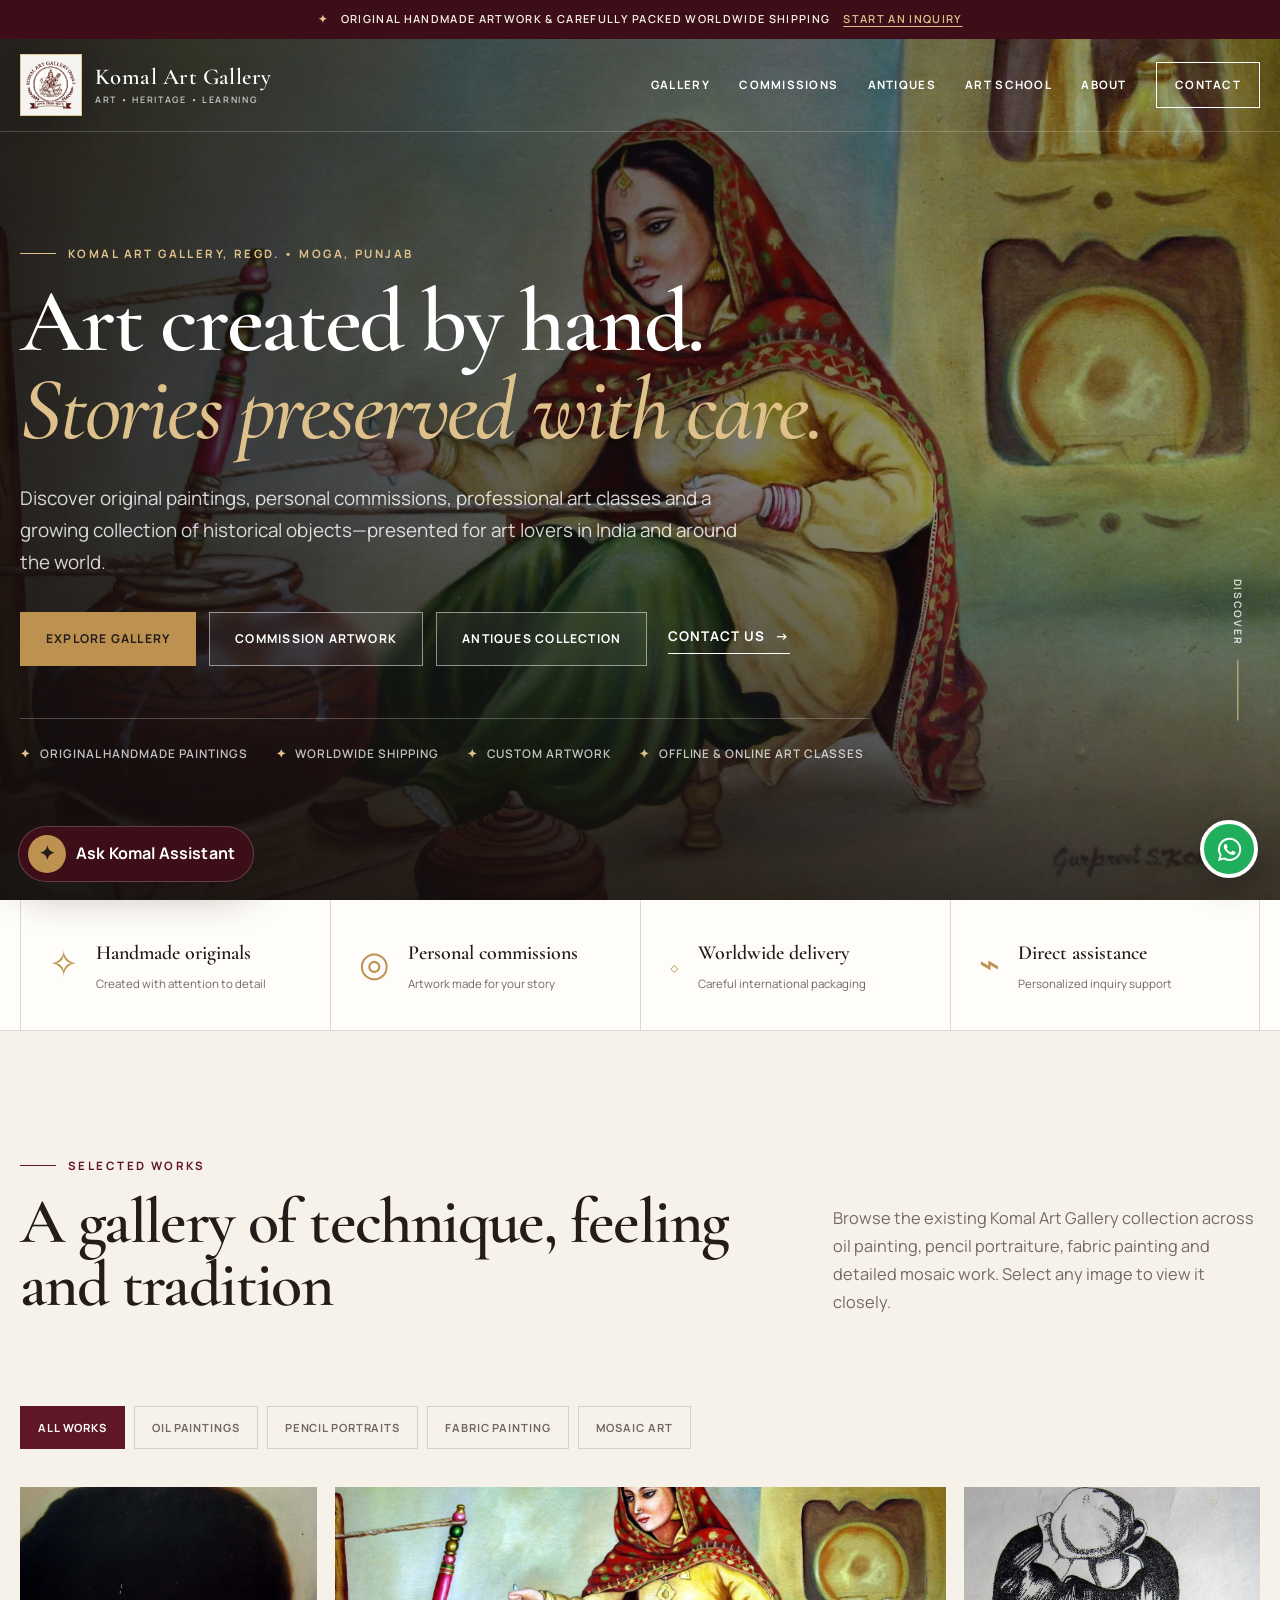
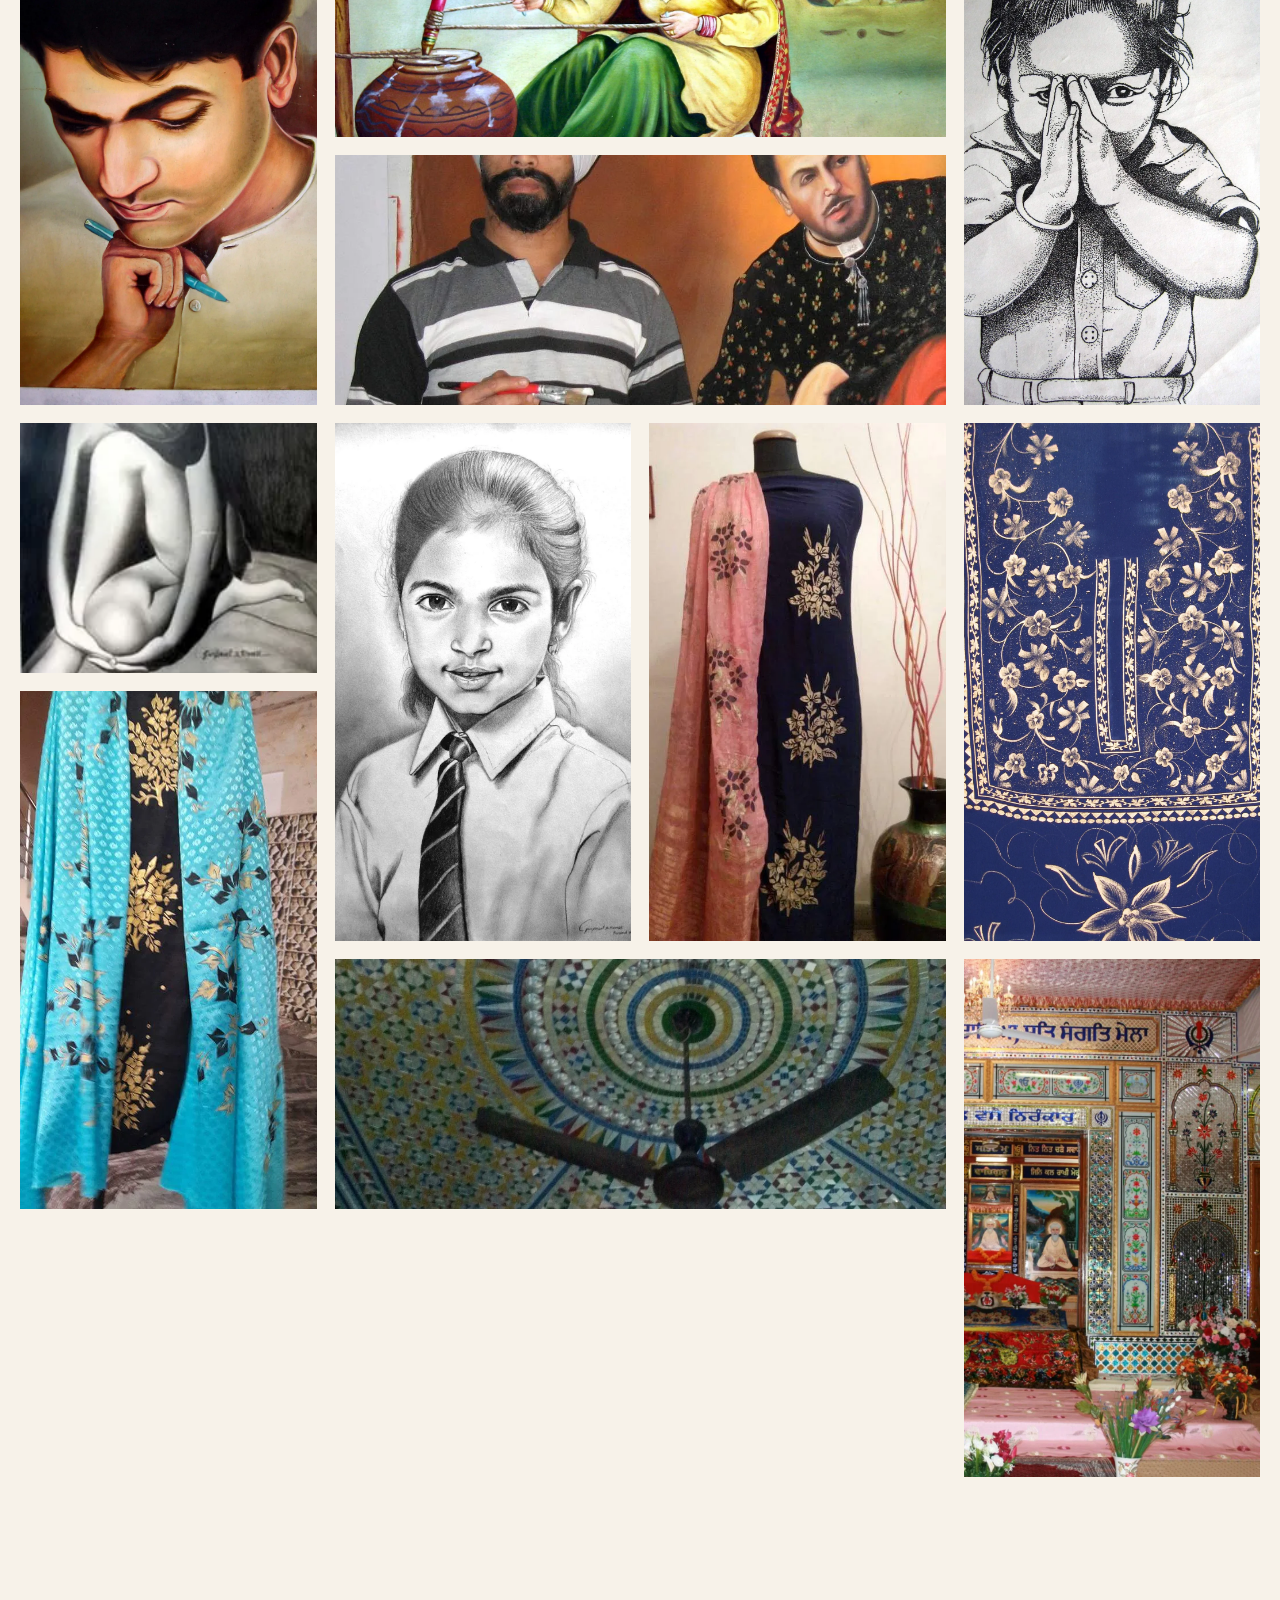
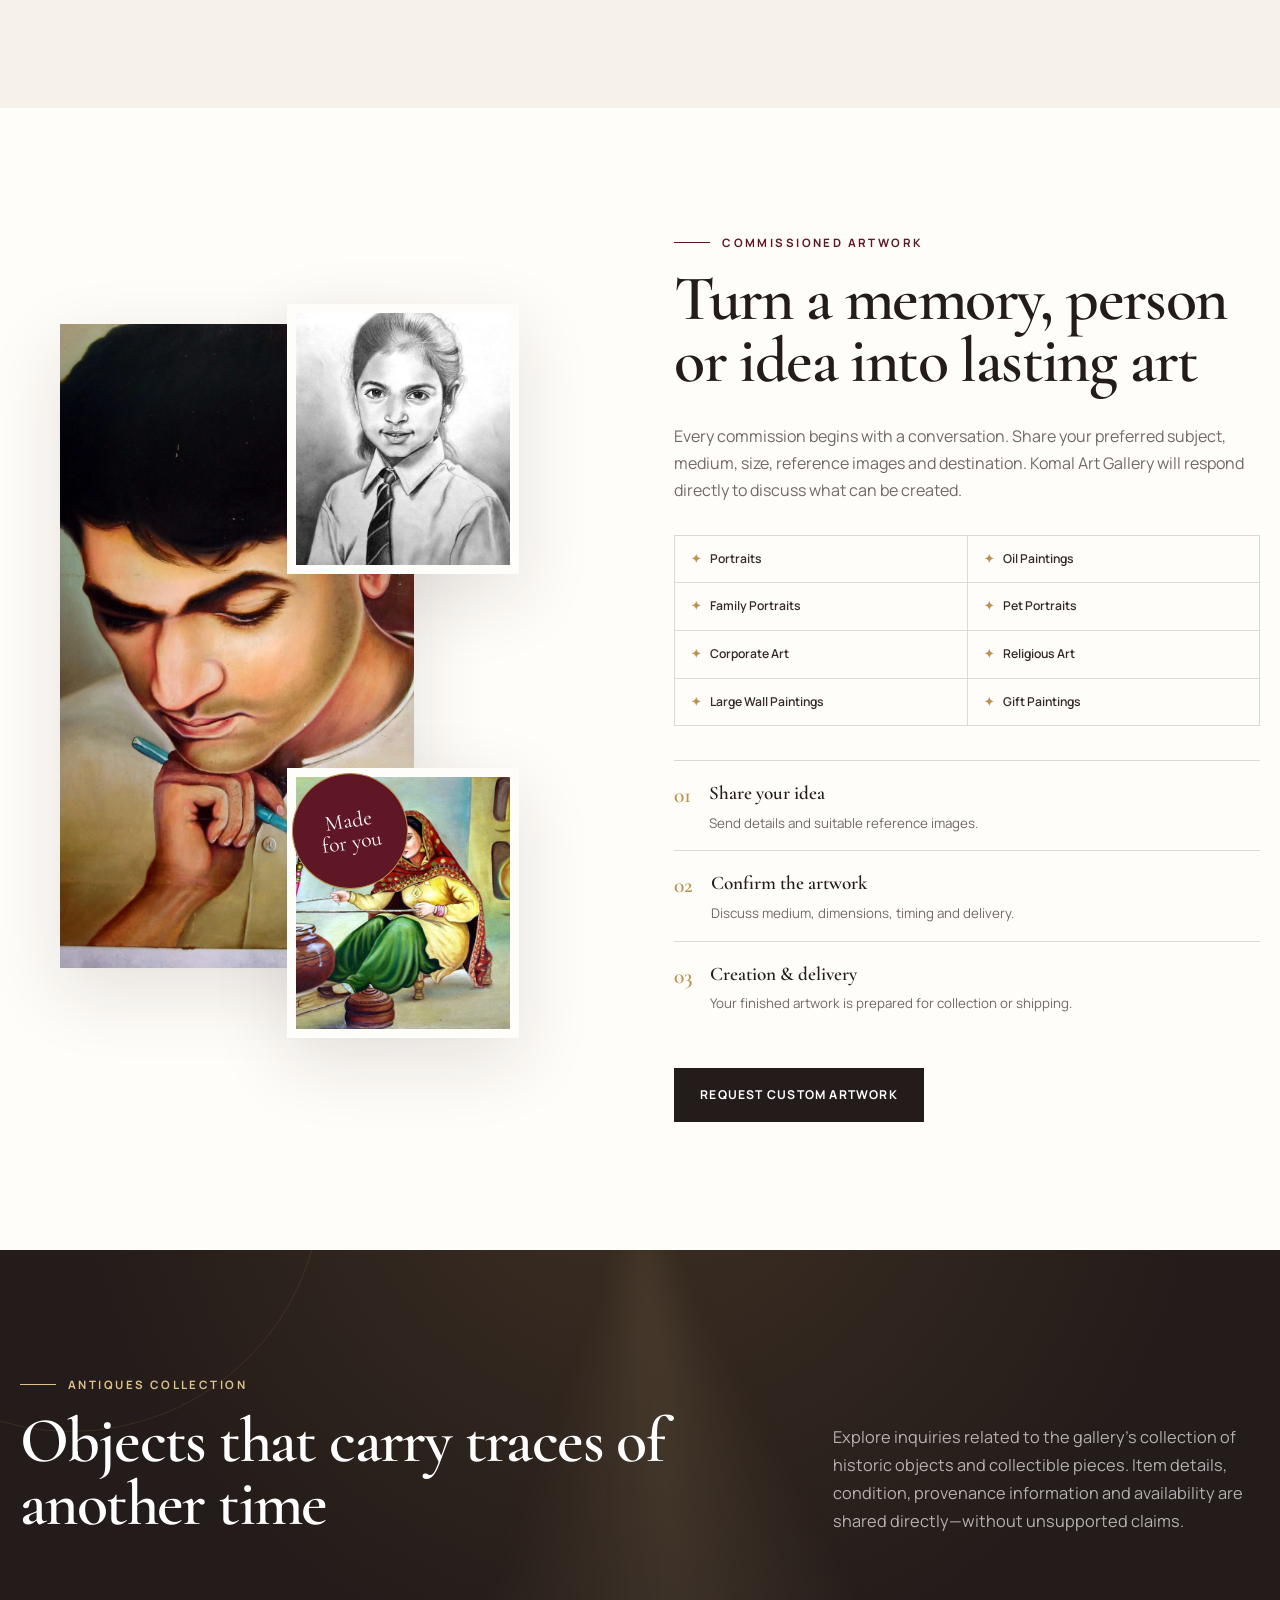
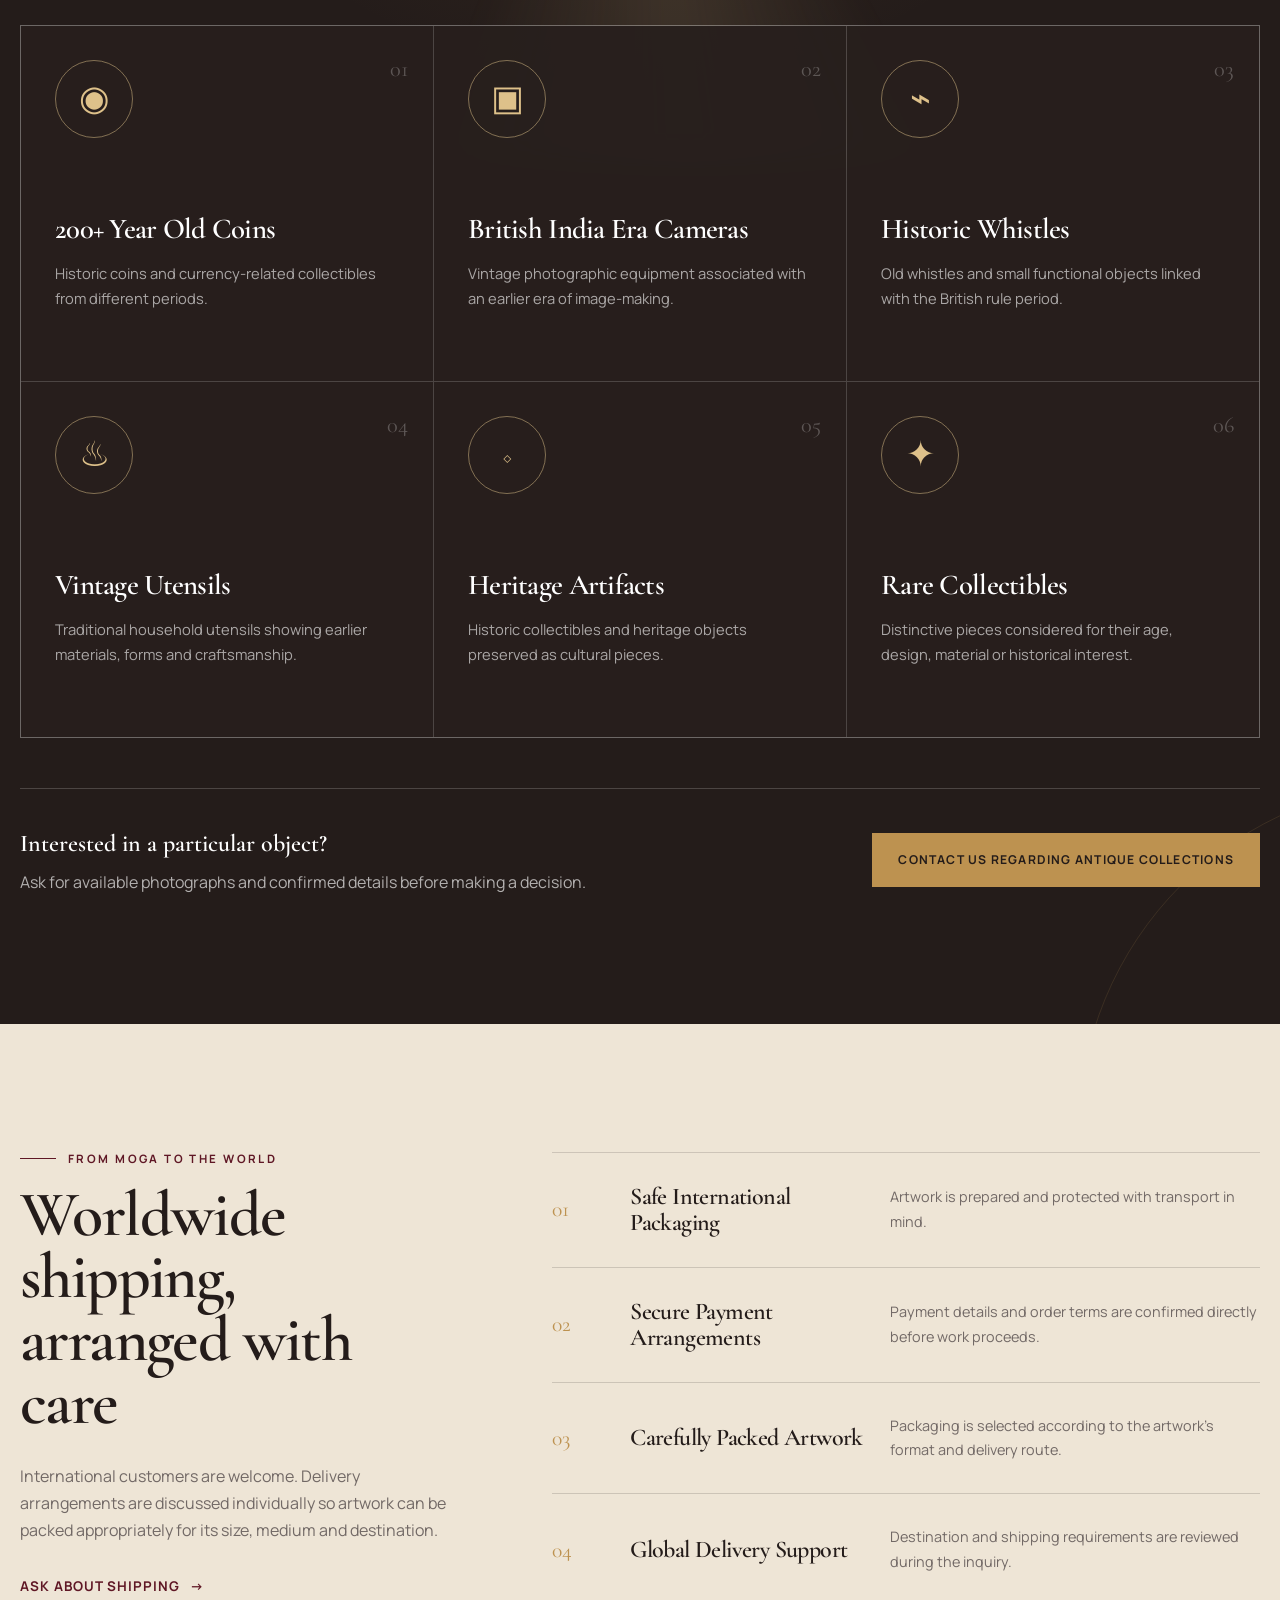
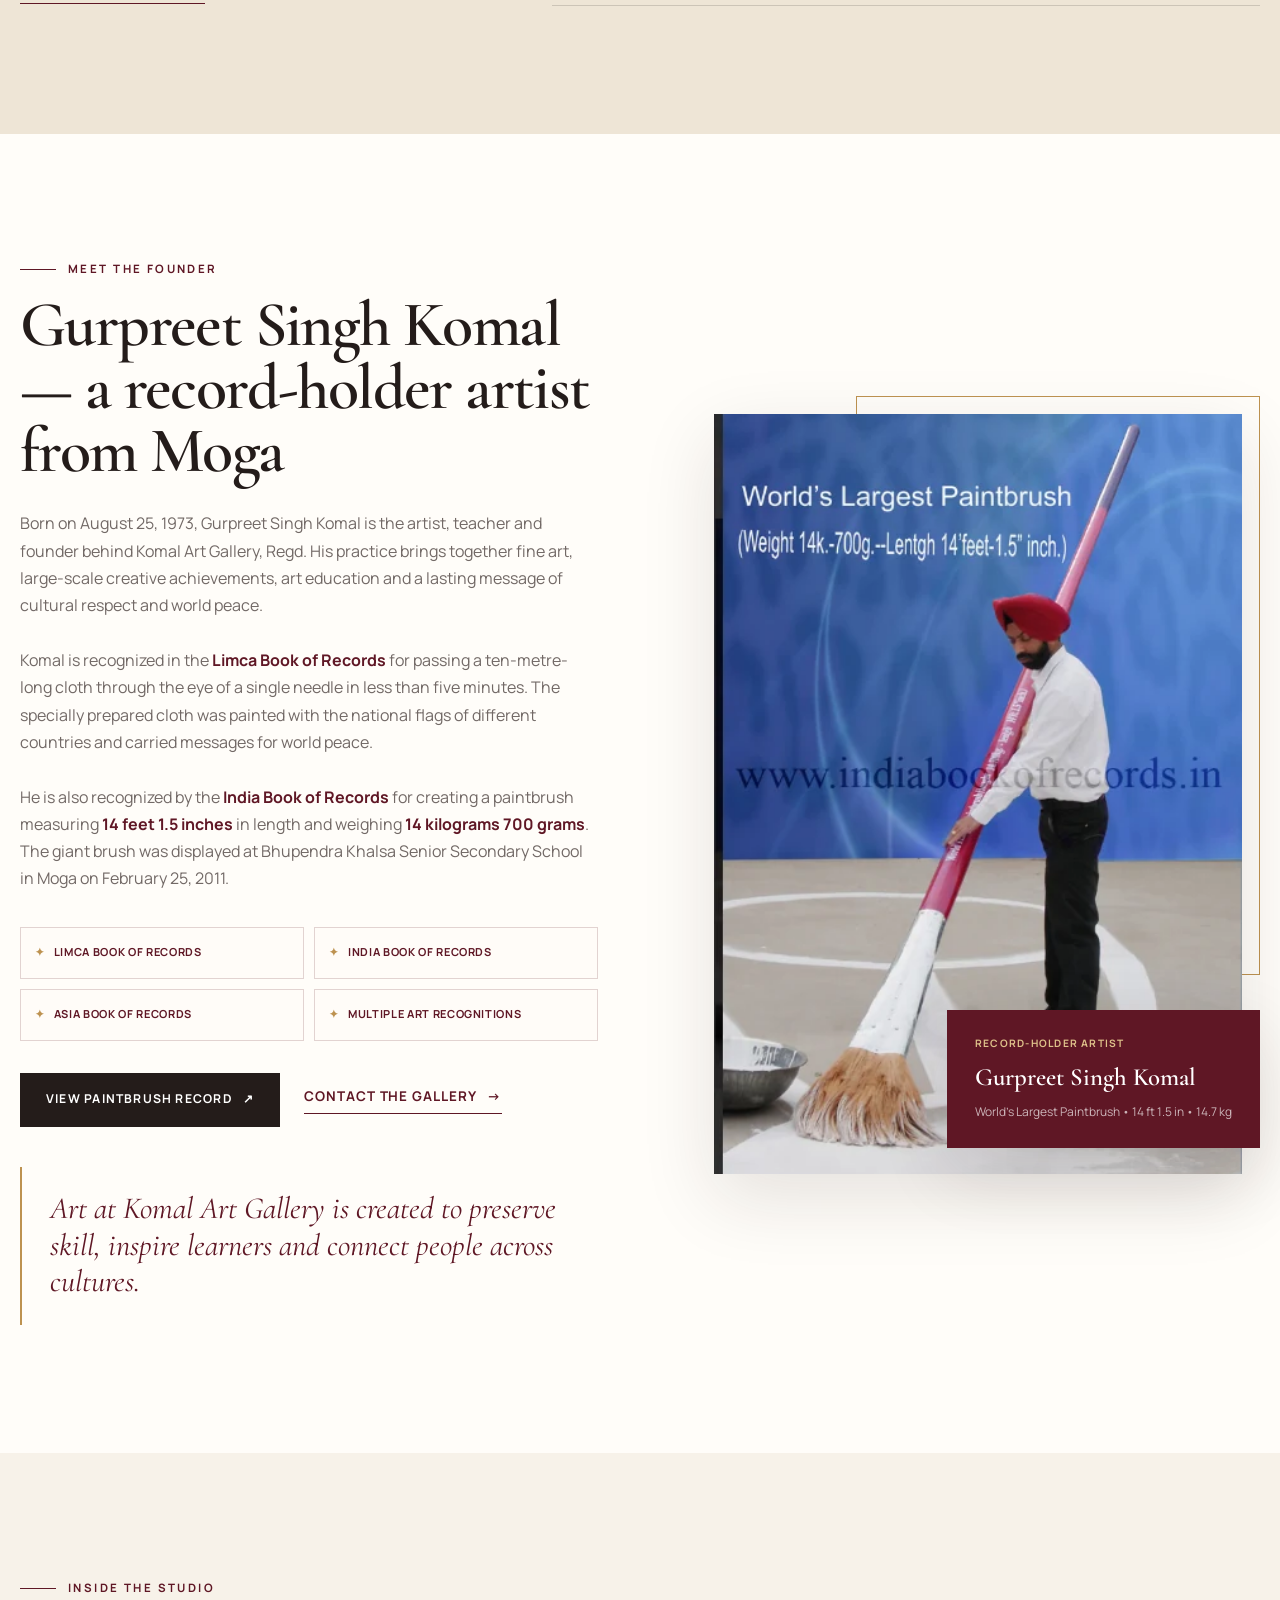
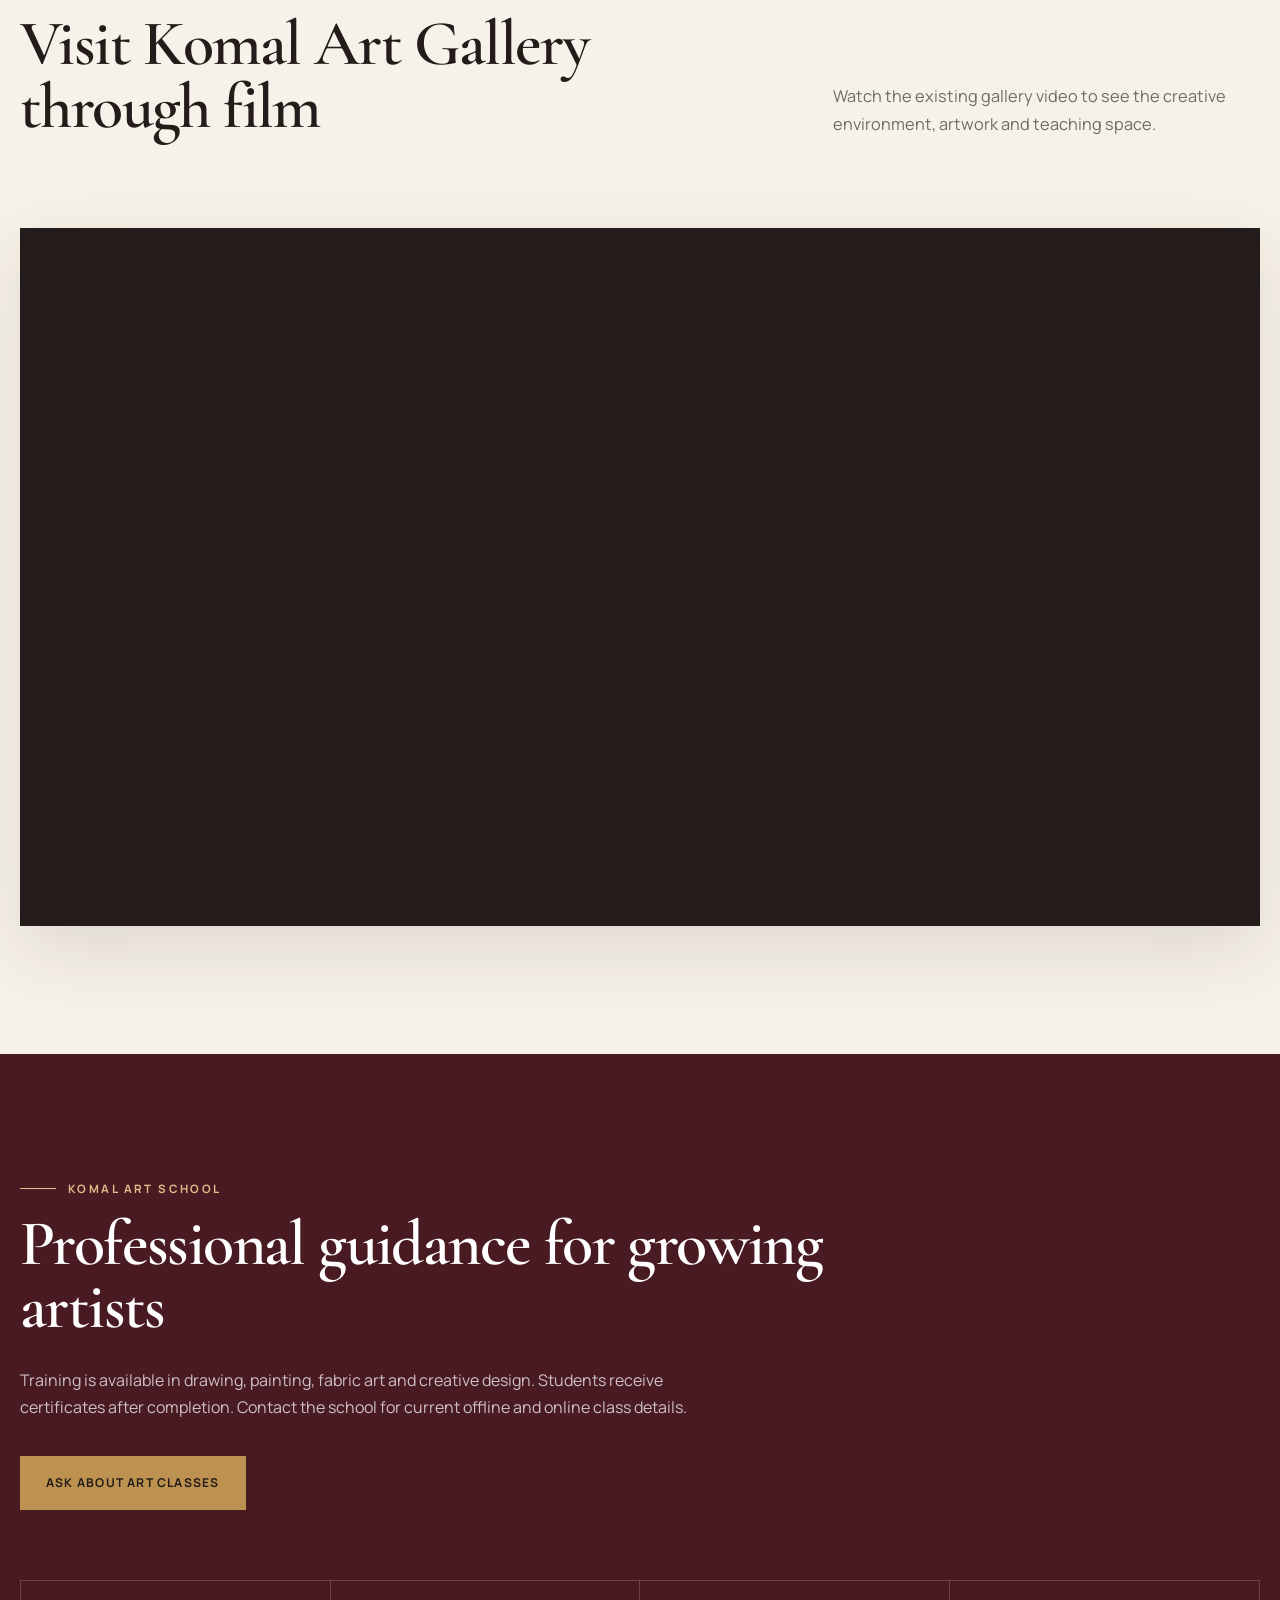
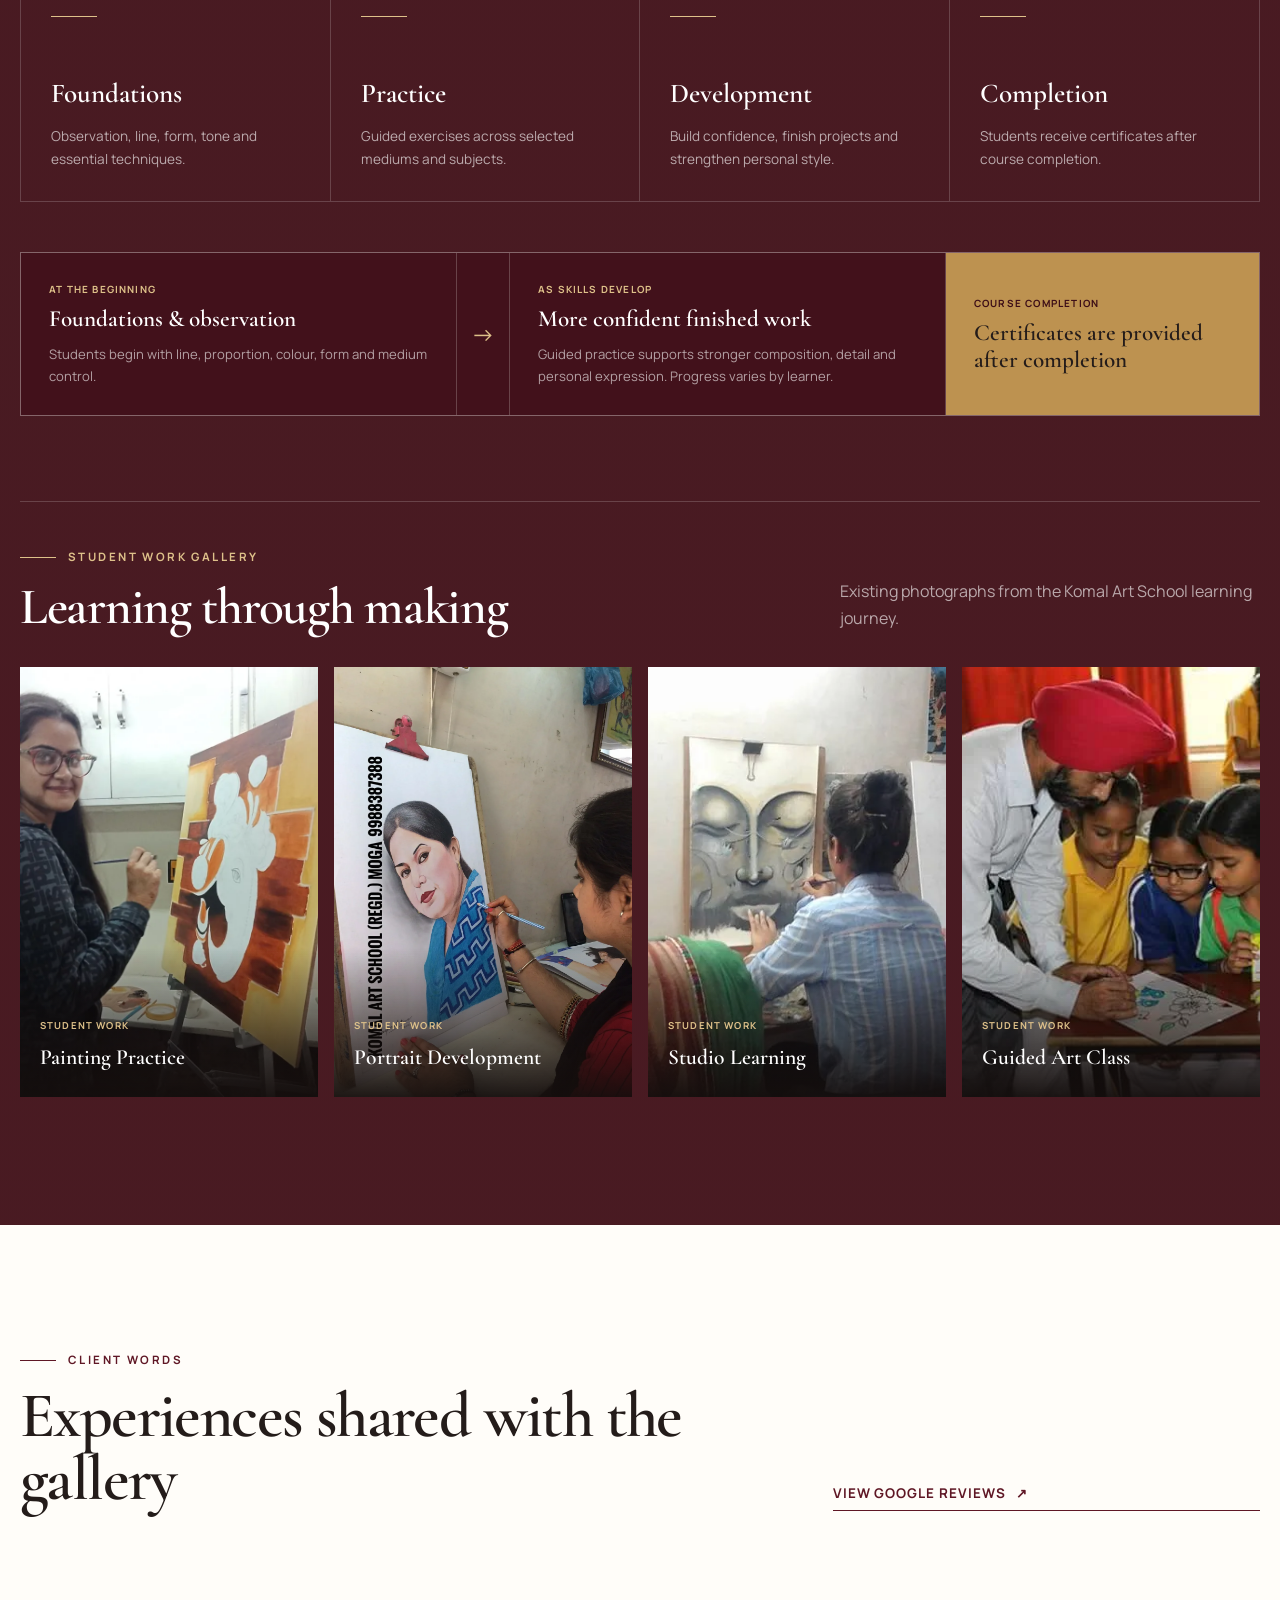
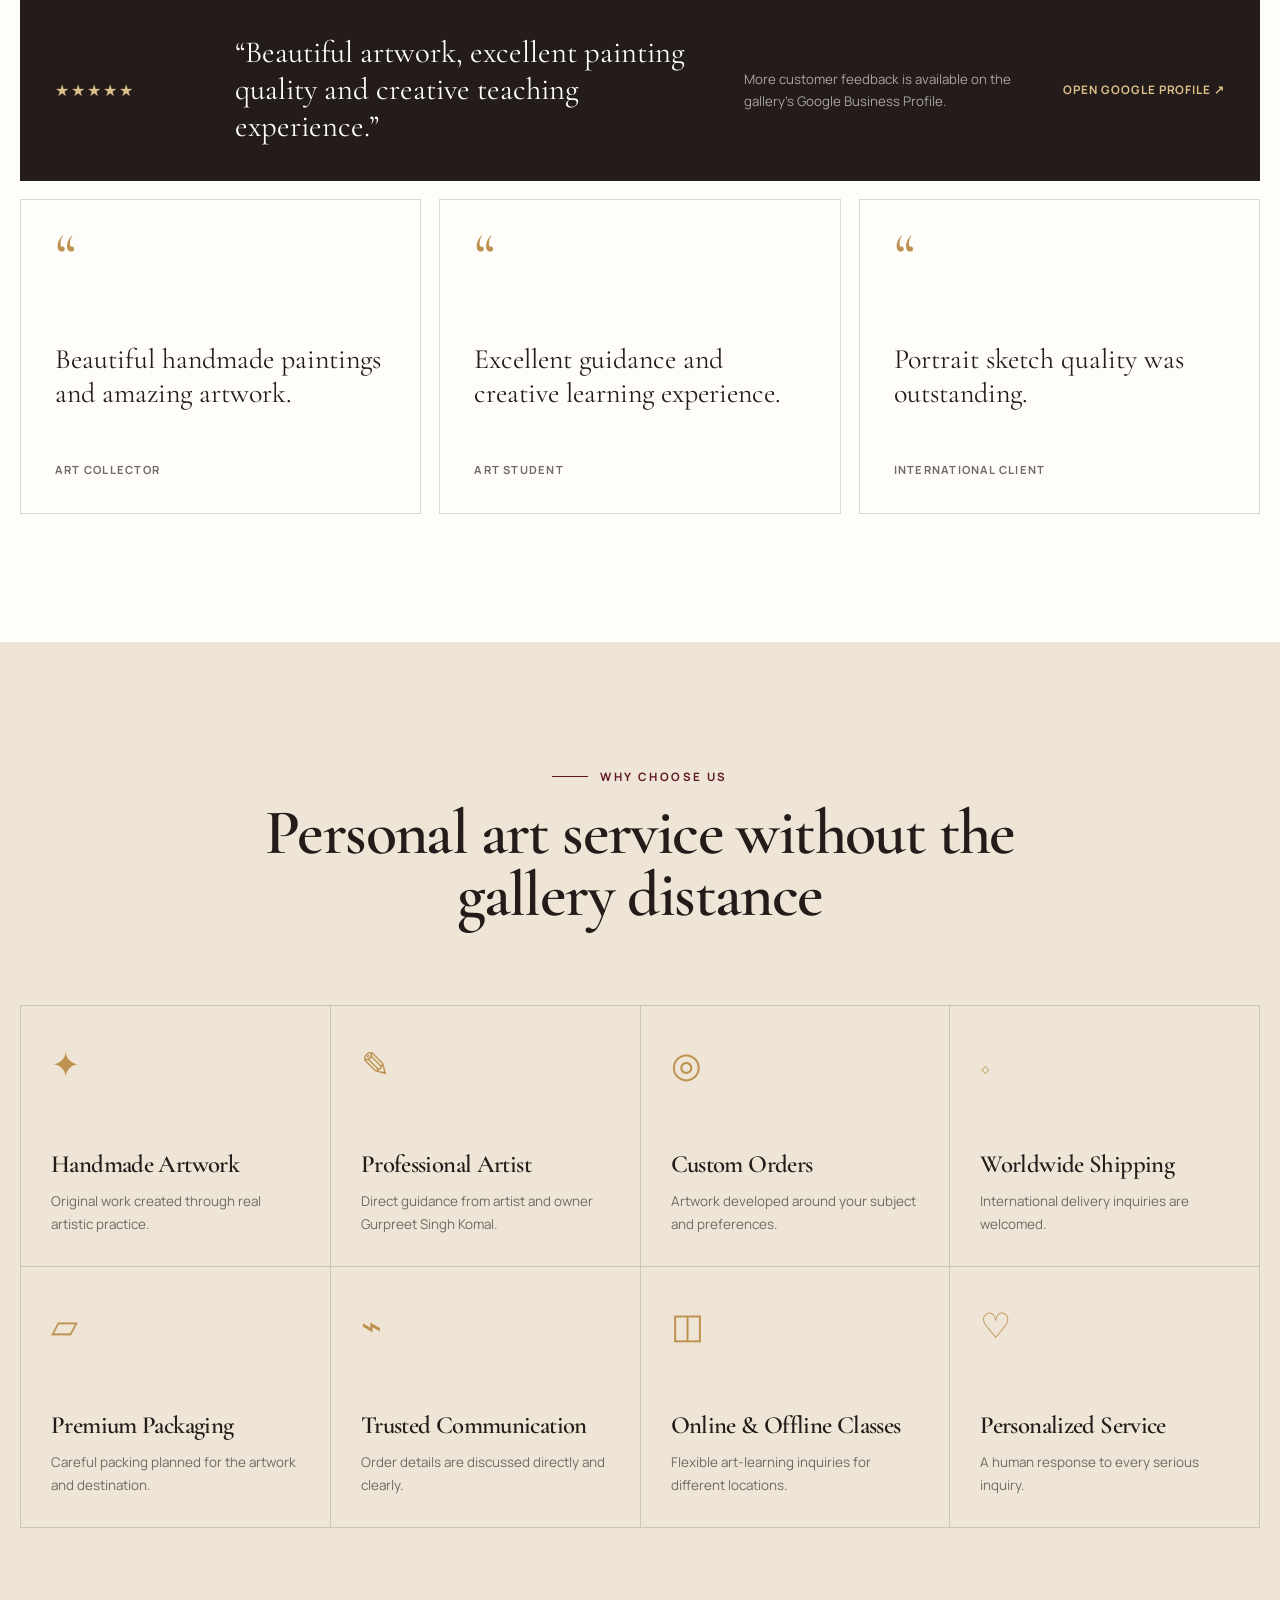
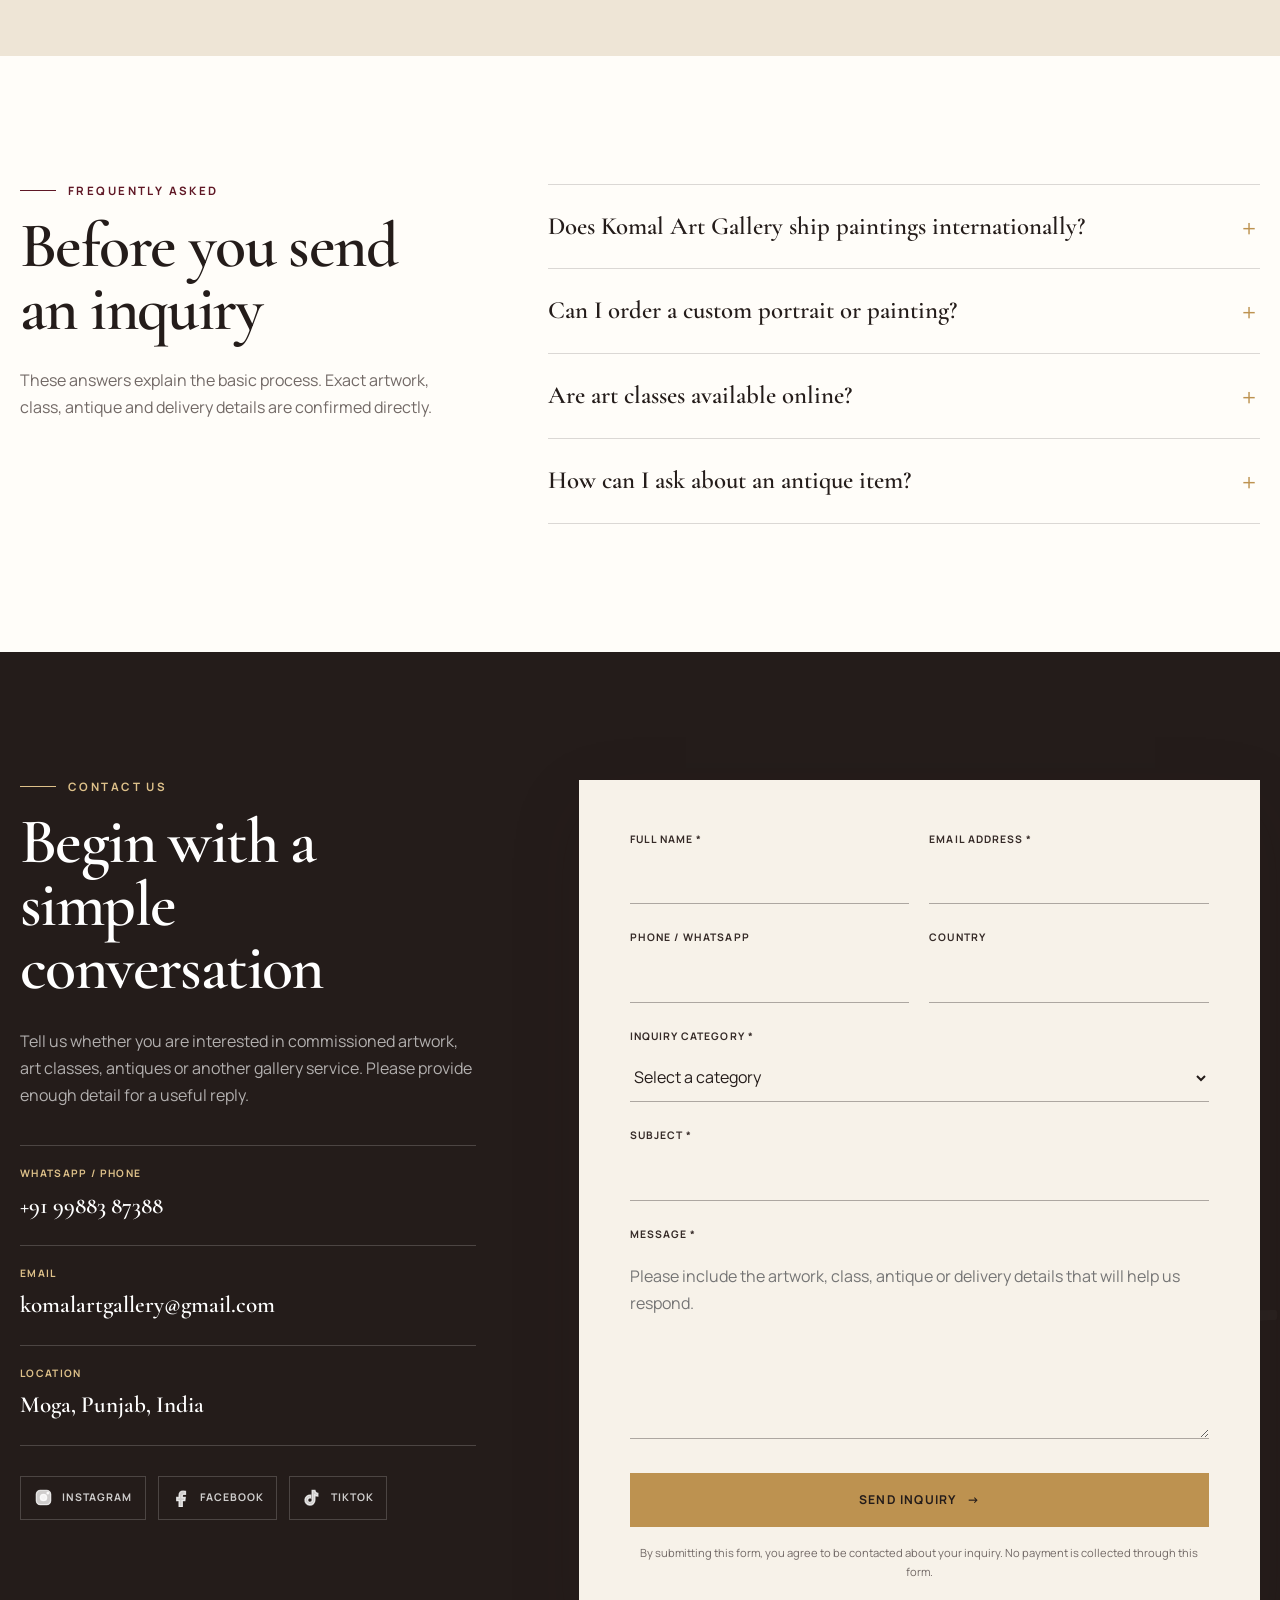
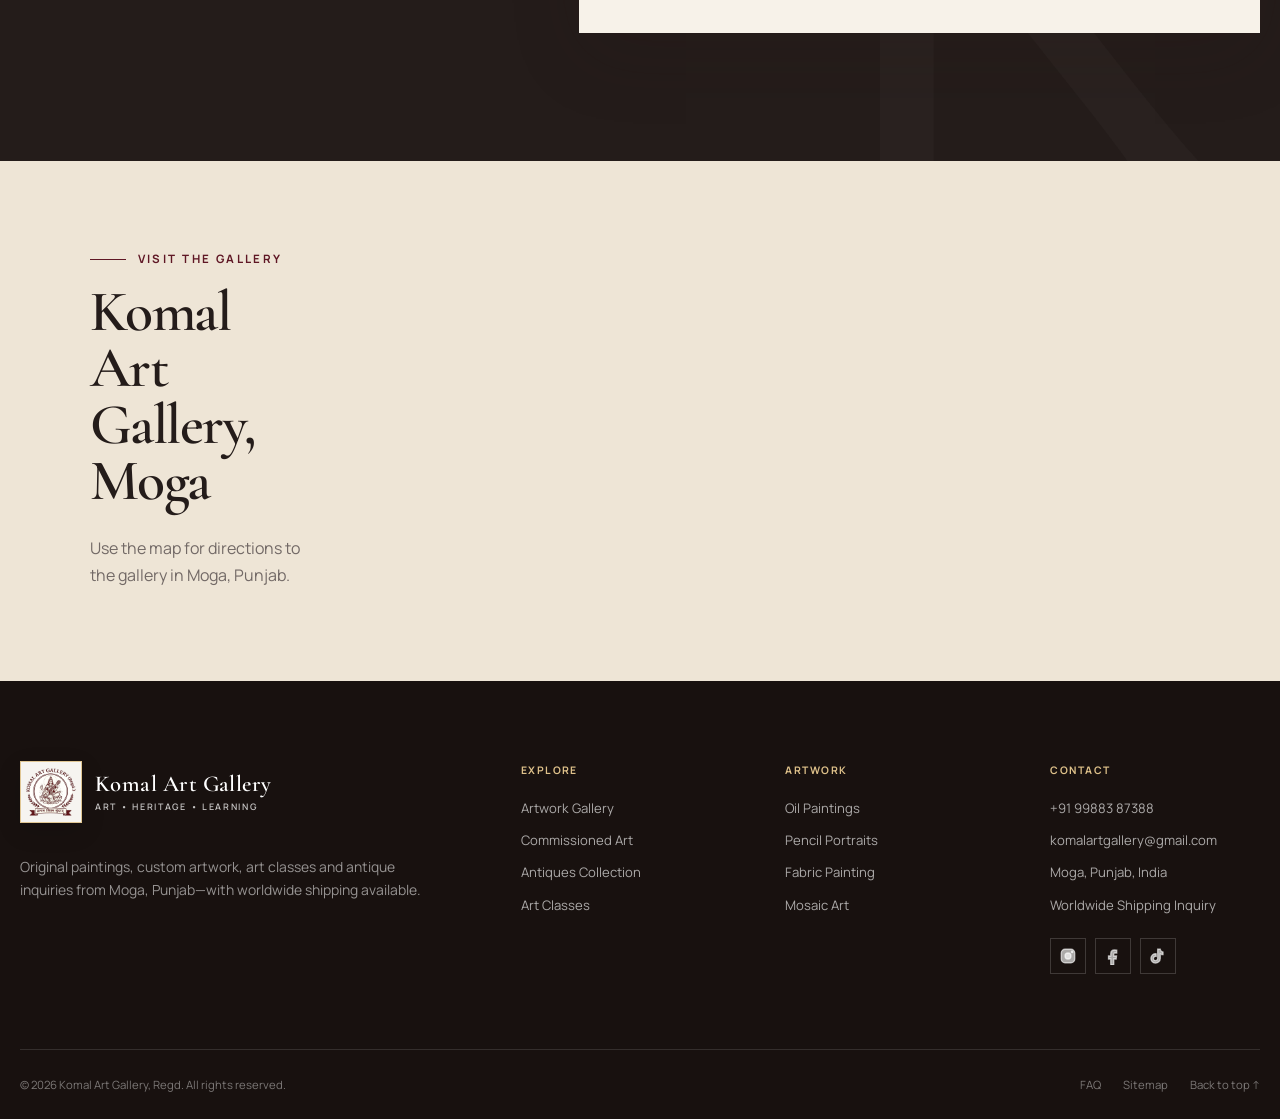
==== commit e515cea9: "Add files via upload Added free website chatbot" ====
--- a/index.html
+++ b/index.html
@@ -629,6 +629,44 @@
     <div class="container footer-bottom"><p>© <span data-year></span> Komal Art Gallery, Regd. All rights reserved.</p><div><a href="#faq">FAQ</a><a href="sitemap.xml">Sitemap</a><a href="#home">Back to top ↑</a></div></div>
   </footer>
 
+
+  <section class="gallery-chatbot" data-chatbot aria-label="Komal Art Gallery virtual assistant">
+    <button class="chatbot-launcher" type="button" aria-expanded="false" aria-controls="gallery-chatbot-panel" data-chatbot-toggle>
+      <span class="chatbot-launcher-icon" aria-hidden="true">✦</span>
+      <span class="chatbot-launcher-label">Ask Komal Assistant</span>
+    </button>
+
+    <div id="gallery-chatbot-panel" class="chatbot-panel" data-chatbot-panel hidden>
+      <header class="chatbot-header">
+        <div class="chatbot-identity">
+          <span class="chatbot-avatar" aria-hidden="true">K</span>
+          <div><strong>Komal Assistant</strong><small><span aria-hidden="true">●</span> Instant answers</small></div>
+        </div>
+        <button class="chatbot-close" type="button" aria-label="Close chat" data-chatbot-close>×</button>
+      </header>
+
+      <div class="chatbot-messages" role="log" aria-live="polite" aria-relevant="additions" data-chatbot-messages>
+        <div class="chat-message assistant-message">
+          <p>Hello! I can help with paintings, custom portraits, art classes, antiques, worldwide shipping and contact details.</p>
+        </div>
+      </div>
+
+      <div class="chatbot-suggestions" aria-label="Suggested questions">
+        <button type="button" data-chat-question="Do you ship worldwide?">Worldwide shipping</button>
+        <button type="button" data-chat-question="Can I order a custom portrait?">Custom portrait</button>
+        <button type="button" data-chat-question="Tell me about art classes">Art classes</button>
+        <button type="button" data-chat-question="How can I contact you?">Contact details</button>
+      </div>
+
+      <form class="chatbot-form" data-chatbot-form>
+        <label class="sr-only" for="chatbot-question">Ask a question</label>
+        <input id="chatbot-question" name="question" type="text" autocomplete="off" maxlength="240" placeholder="Type your question…" data-chatbot-input required>
+        <button type="submit" aria-label="Send question">➜</button>
+      </form>
+      <p class="chatbot-note">Automatic FAQ assistant. For prices and confirmed availability, contact the gallery directly.</p>
+    </div>
+  </section>
+
   <a class="whatsapp-button" href="https://wa.me/919988387388?text=Hello%20Komal%20Art%20Gallery%2C%20I%20would%20like%20to%20make%20an%20inquiry." target="_blank" rel="noopener noreferrer" aria-label="Contact Komal Art Gallery on WhatsApp">
     <svg viewBox="0 0 32 32" aria-hidden="true"><path d="M16.04 3A12.8 12.8 0 0 0 5.03 22.3L3.3 28.63l6.48-1.7A12.8 12.8 0 1 0 16.04 3Zm0 23.42a10.6 10.6 0 0 1-5.4-1.48l-.39-.23-3.84 1 1.03-3.74-.25-.39a10.61 10.61 0 1 1 8.85 4.84Zm5.82-7.95c-.32-.16-1.89-.93-2.18-1.04-.29-.1-.5-.16-.71.16-.21.32-.82 1.04-1 1.25-.19.21-.37.24-.69.08-.32-.16-1.34-.49-2.55-1.58a9.56 9.56 0 0 1-1.77-2.2c-.18-.32-.02-.49.14-.65.14-.14.32-.37.48-.56.16-.18.21-.32.32-.53.1-.21.05-.4-.03-.56-.08-.16-.71-1.71-.97-2.34-.26-.61-.52-.53-.71-.54h-.61c-.21 0-.56.08-.85.4-.29.32-1.11 1.09-1.11 2.66 0 1.57 1.14 3.08 1.3 3.29.16.21 2.24 3.42 5.43 4.8.76.33 1.35.52 1.81.67.76.24 1.45.21 2 .13.61-.09 1.89-.77 2.15-1.51.27-.74.27-1.38.19-1.51-.08-.13-.29-.21-.61-.37Z"/></svg>
   </a>
--- a/styles.css
+++ b/styles.css
@@ -2733,3 +2733,327 @@
     grid-column: auto;
   }
 }
+
+
+/* Free client-side FAQ assistant */
+.gallery-chatbot {
+  position: fixed;
+  z-index: 1200;
+  left: 18px;
+  bottom: 18px;
+  font-family: var(--sans);
+}
+
+.chatbot-launcher {
+  display: inline-flex;
+  min-height: 56px;
+  align-items: center;
+  gap: 10px;
+  padding: 8px 18px 8px 9px;
+  border: 1px solid rgba(255, 255, 255, 0.2);
+  border-radius: 999px;
+  background: var(--burgundy-dark);
+  color: #fff;
+  box-shadow: 0 14px 38px rgba(36, 28, 26, 0.28);
+  cursor: pointer;
+  font-weight: 700;
+  letter-spacing: 0.01em;
+  transition: transform 0.2s ease, background 0.2s ease, box-shadow 0.2s ease;
+}
+
+.chatbot-launcher:hover {
+  background: var(--burgundy);
+  box-shadow: 0 18px 42px rgba(36, 28, 26, 0.34);
+  transform: translateY(-2px);
+}
+
+.chatbot-launcher-icon,
+.chatbot-avatar {
+  display: grid;
+  flex: 0 0 auto;
+  place-items: center;
+  width: 38px;
+  height: 38px;
+  border-radius: 50%;
+  background: var(--gold);
+  color: var(--charcoal);
+  font-family: var(--serif);
+  font-size: 1.2rem;
+  font-weight: 700;
+}
+
+.chatbot-panel {
+  position: absolute;
+  left: 0;
+  bottom: 70px;
+  display: grid;
+  width: min(390px, calc(100vw - 36px));
+  max-height: min(640px, calc(100vh - 120px));
+  grid-template-rows: auto minmax(170px, 1fr) auto auto auto;
+  overflow: hidden;
+  border: 1px solid rgba(36, 28, 26, 0.14);
+  border-radius: 20px;
+  background: var(--paper);
+  box-shadow: 0 25px 70px rgba(36, 28, 26, 0.28);
+}
+
+.chatbot-panel[hidden] {
+  display: none;
+}
+
+.chatbot-header {
+  display: flex;
+  align-items: center;
+  justify-content: space-between;
+  padding: 16px 17px;
+  background: linear-gradient(135deg, var(--burgundy-dark), var(--burgundy));
+  color: #fff;
+}
+
+.chatbot-identity {
+  display: flex;
+  align-items: center;
+  gap: 11px;
+}
+
+.chatbot-avatar {
+  width: 40px;
+  height: 40px;
+  border: 2px solid rgba(255, 255, 255, 0.24);
+}
+
+.chatbot-identity strong,
+.chatbot-identity small {
+  display: block;
+  line-height: 1.25;
+}
+
+.chatbot-identity strong {
+  font-size: 0.96rem;
+}
+
+.chatbot-identity small {
+  margin-top: 3px;
+  color: rgba(255, 255, 255, 0.75);
+  font-size: 0.72rem;
+}
+
+.chatbot-identity small span {
+  color: #77df8b;
+  font-size: 0.62rem;
+}
+
+.chatbot-close {
+  display: grid;
+  width: 38px;
+  height: 38px;
+  place-items: center;
+  border: 0;
+  border-radius: 50%;
+  background: transparent;
+  color: #fff;
+  cursor: pointer;
+  font-size: 1.7rem;
+  line-height: 1;
+}
+
+.chatbot-close:hover {
+  background: rgba(255, 255, 255, 0.12);
+}
+
+.chatbot-messages {
+  min-height: 220px;
+  overflow-y: auto;
+  padding: 18px 16px 12px;
+  background:
+    radial-gradient(circle at top right, rgba(189, 146, 80, 0.12), transparent 34%),
+    var(--ivory);
+  scrollbar-width: thin;
+}
+
+.chat-message {
+  display: flex;
+  margin-bottom: 12px;
+}
+
+.chat-message p {
+  max-width: 86%;
+  margin: 0;
+  padding: 11px 13px;
+  border-radius: 15px;
+  font-size: 0.86rem;
+  line-height: 1.55;
+  white-space: pre-line;
+}
+
+.assistant-message {
+  justify-content: flex-start;
+}
+
+.assistant-message p {
+  border-bottom-left-radius: 4px;
+  background: #fff;
+  color: var(--charcoal);
+  box-shadow: 0 6px 18px rgba(36, 28, 26, 0.07);
+}
+
+.user-message {
+  justify-content: flex-end;
+}
+
+.user-message p {
+  border-bottom-right-radius: 4px;
+  background: var(--burgundy);
+  color: #fff;
+}
+
+.typing-message p {
+  display: flex;
+  align-items: center;
+  gap: 5px;
+  min-width: 54px;
+}
+
+.typing-message i {
+  width: 6px;
+  height: 6px;
+  border-radius: 50%;
+  background: var(--muted);
+  animation: chatbot-dot 1s infinite ease-in-out;
+}
+
+.typing-message i:nth-child(2) { animation-delay: 0.12s; }
+.typing-message i:nth-child(3) { animation-delay: 0.24s; }
+
+@keyframes chatbot-dot {
+  0%, 60%, 100% { transform: translateY(0); opacity: 0.45; }
+  30% { transform: translateY(-4px); opacity: 1; }
+}
+
+.chatbot-suggestions {
+  display: flex;
+  gap: 7px;
+  overflow-x: auto;
+  padding: 10px 12px 6px;
+  background: var(--paper);
+  scrollbar-width: thin;
+}
+
+.chatbot-suggestions button {
+  flex: 0 0 auto;
+  padding: 8px 11px;
+  border: 1px solid rgba(95, 23, 37, 0.2);
+  border-radius: 999px;
+  background: rgba(95, 23, 37, 0.04);
+  color: var(--burgundy);
+  cursor: pointer;
+  font-size: 0.72rem;
+  font-weight: 700;
+}
+
+.chatbot-suggestions button:hover {
+  border-color: var(--gold);
+  background: rgba(189, 146, 80, 0.12);
+}
+
+.chatbot-form {
+  display: grid;
+  grid-template-columns: minmax(0, 1fr) 44px;
+  gap: 8px;
+  padding: 10px 12px;
+  background: var(--paper);
+}
+
+.chatbot-form input {
+  width: 100%;
+  min-width: 0;
+  height: 44px;
+  padding: 0 13px;
+  border: 1px solid rgba(36, 28, 26, 0.18);
+  border-radius: 12px;
+  background: #fff;
+  color: var(--charcoal);
+  font-size: 0.86rem;
+  outline: none;
+}
+
+.chatbot-form input:focus {
+  border-color: var(--gold);
+  box-shadow: 0 0 0 3px rgba(189, 146, 80, 0.16);
+}
+
+.chatbot-form button {
+  display: grid;
+  height: 44px;
+  place-items: center;
+  border: 0;
+  border-radius: 12px;
+  background: var(--gold);
+  color: var(--charcoal);
+  cursor: pointer;
+  font-size: 1.2rem;
+  font-weight: 700;
+}
+
+.chatbot-form button:hover {
+  background: var(--gold-light);
+}
+
+.chatbot-form button:disabled,
+.chatbot-form input:disabled {
+  cursor: wait;
+  opacity: 0.65;
+}
+
+.chatbot-note {
+  margin: 0;
+  padding: 0 14px 12px;
+  background: var(--paper);
+  color: var(--muted);
+  font-size: 0.64rem;
+  line-height: 1.35;
+  text-align: center;
+}
+
+@media (max-width: 620px) {
+  .gallery-chatbot {
+    left: 12px;
+    bottom: 12px;
+  }
+
+  .chatbot-launcher {
+    width: 54px;
+    height: 54px;
+    min-height: 54px;
+    justify-content: center;
+    padding: 8px;
+  }
+
+  .chatbot-launcher-label {
+    position: absolute;
+    width: 1px;
+    height: 1px;
+    overflow: hidden;
+    clip: rect(0, 0, 0, 0);
+    white-space: nowrap;
+  }
+
+  .chatbot-panel {
+    position: fixed;
+    right: 10px;
+    bottom: 76px;
+    left: 10px;
+    width: auto;
+    max-height: calc(100svh - 92px);
+  }
+
+  .chatbot-messages {
+    min-height: 180px;
+  }
+}
+
+@media (prefers-reduced-motion: reduce) {
+  .typing-message i {
+    animation: none;
+  }
+}
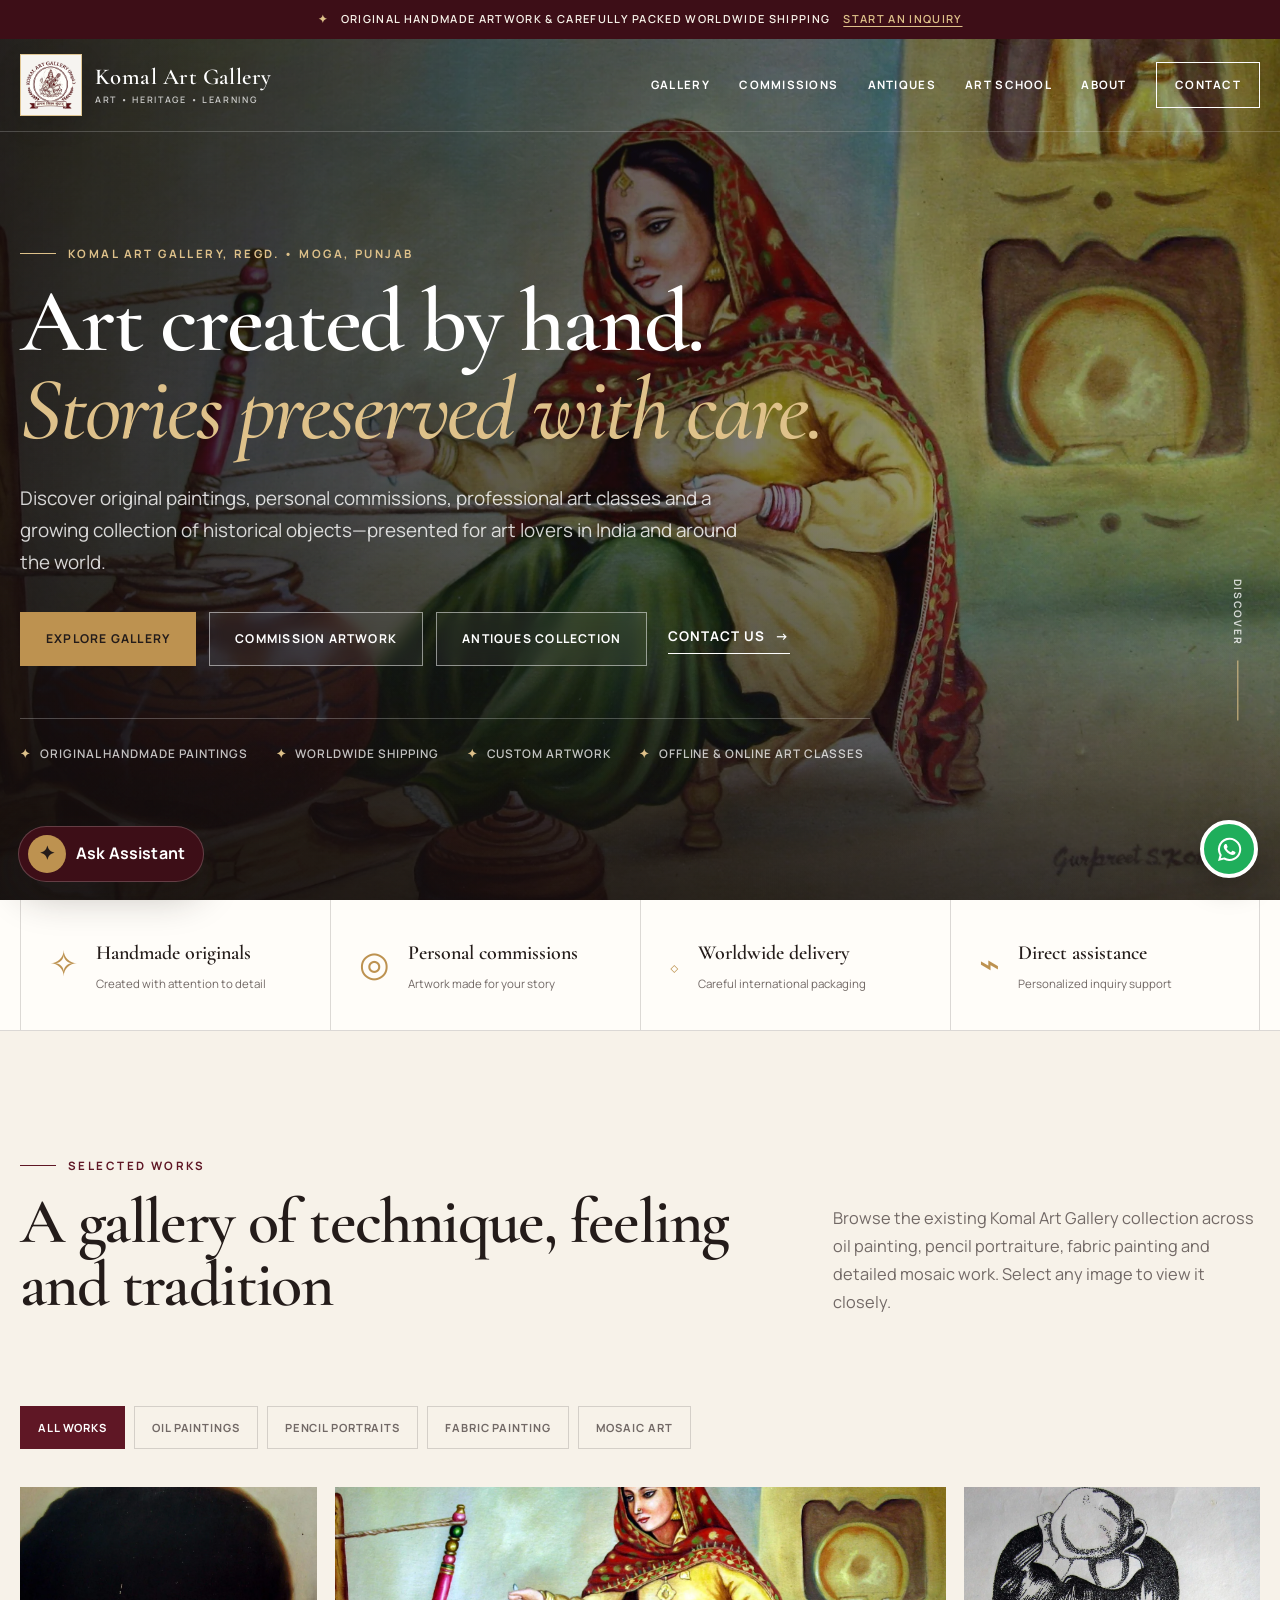
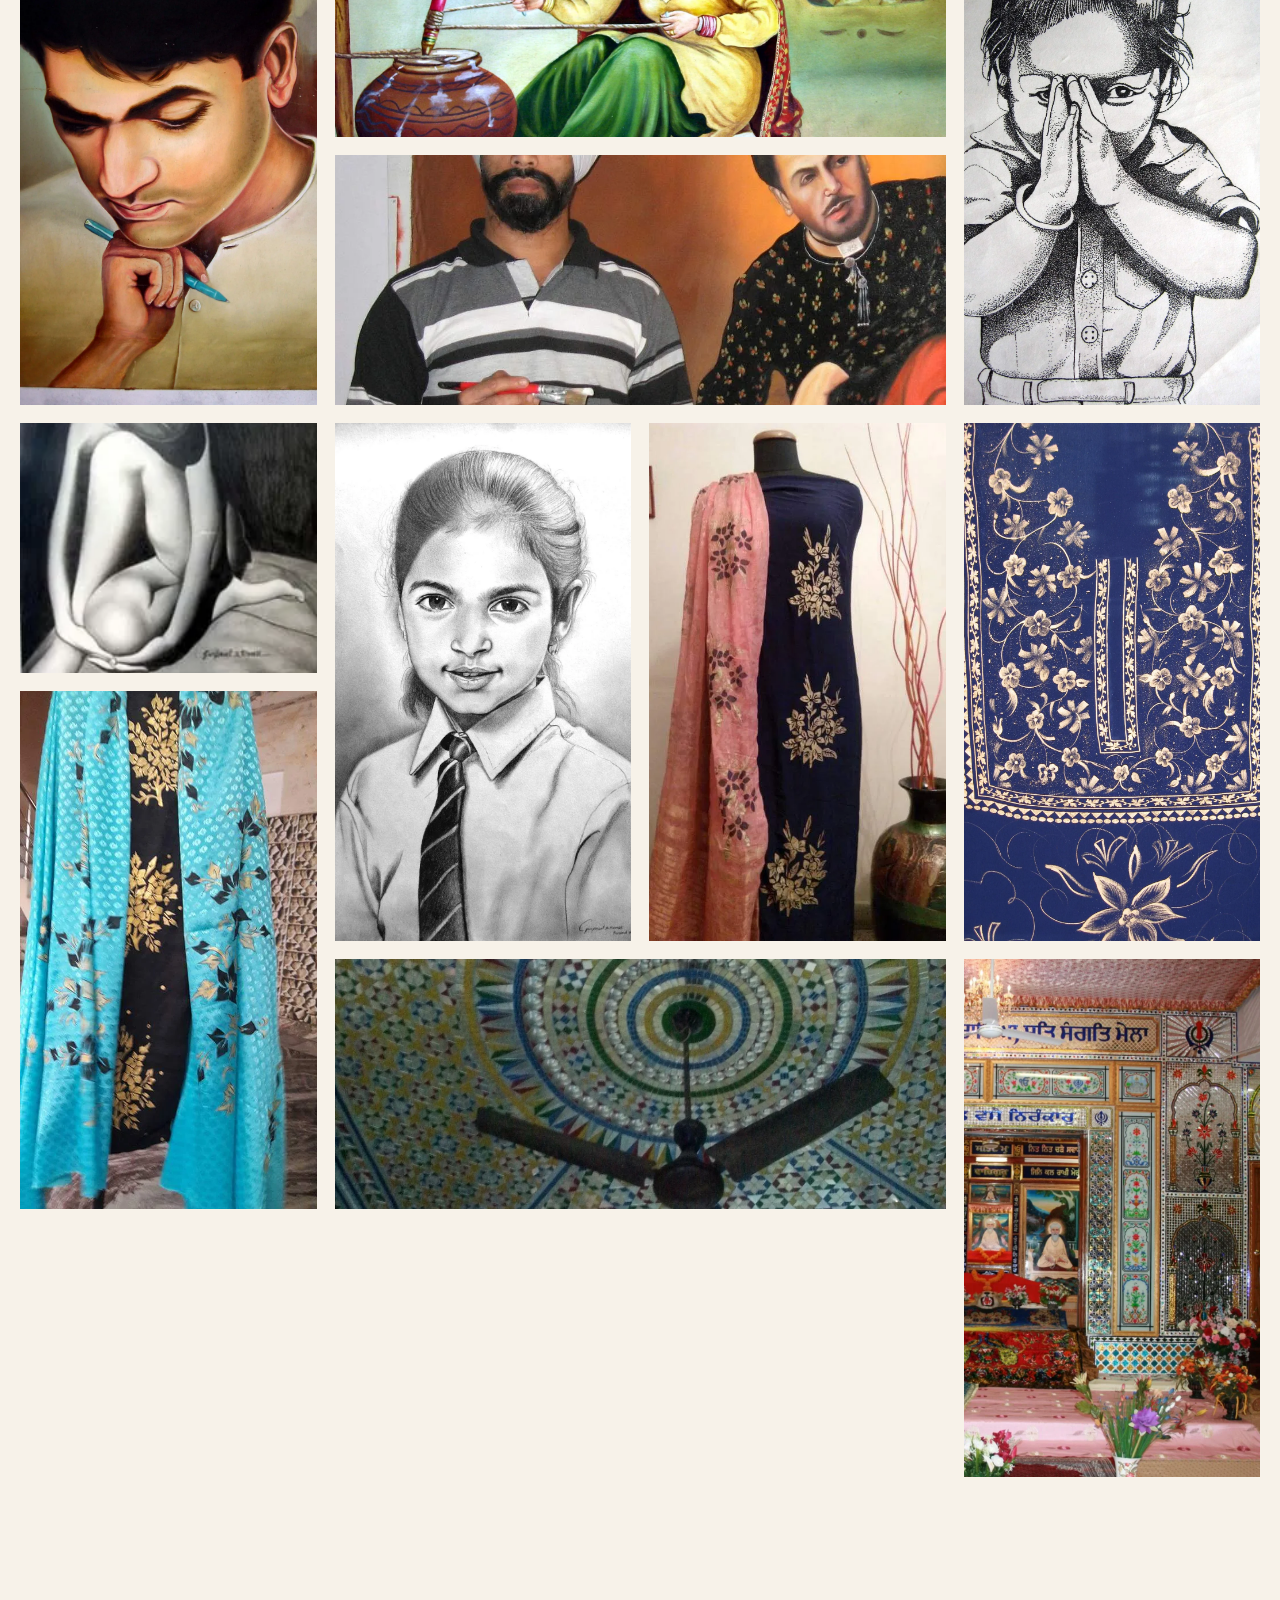
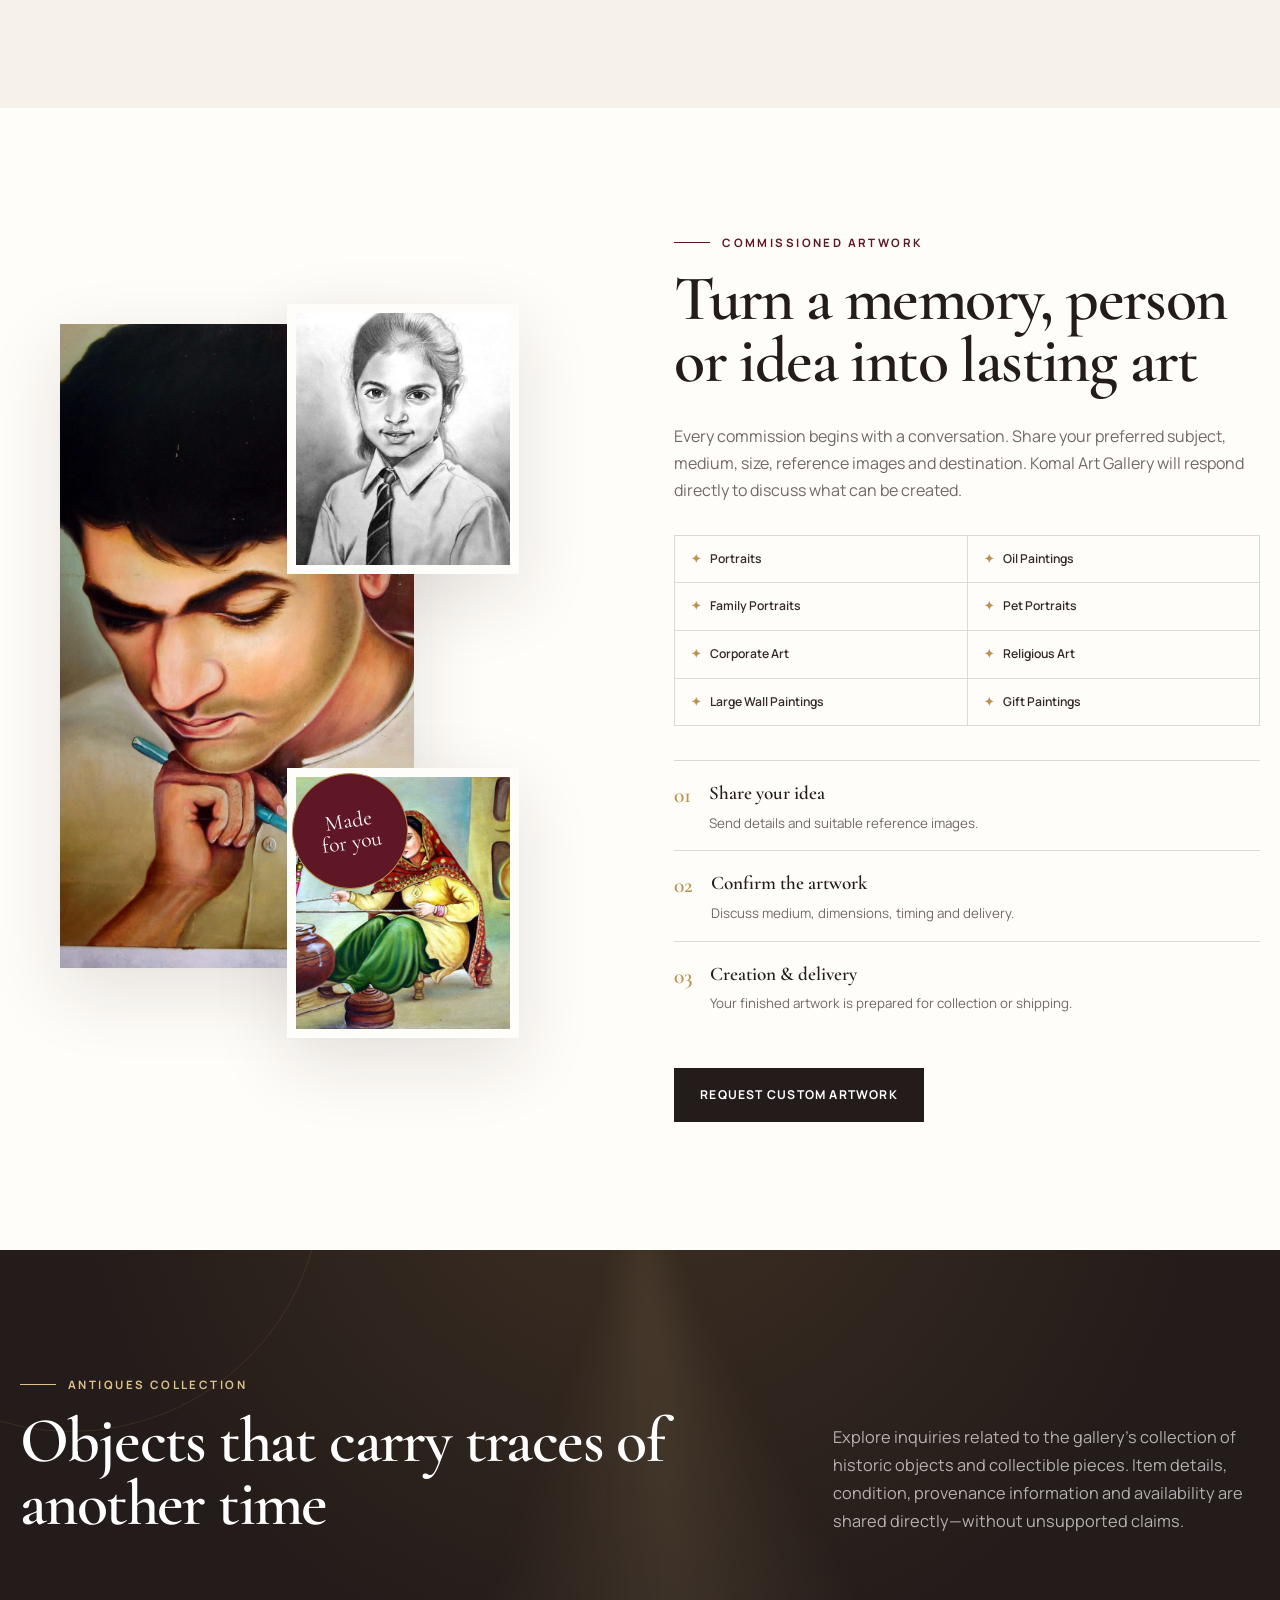
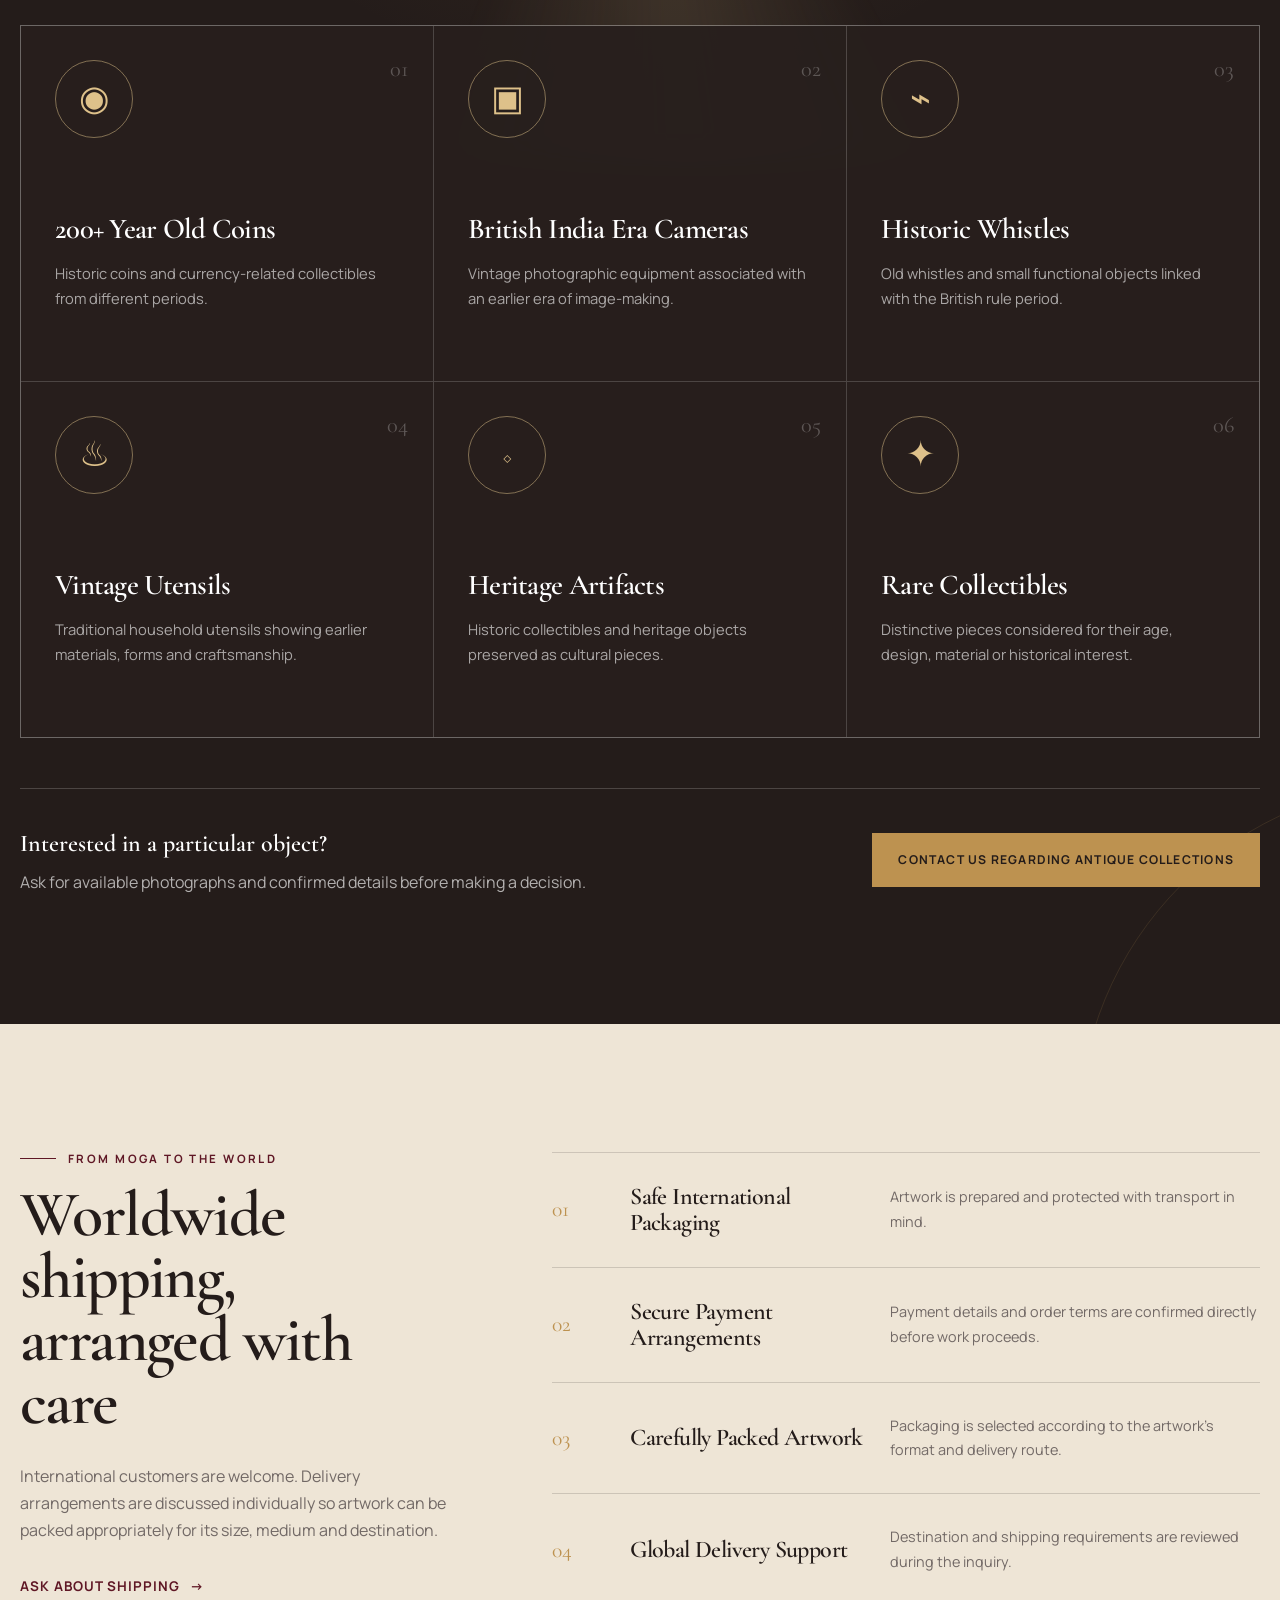
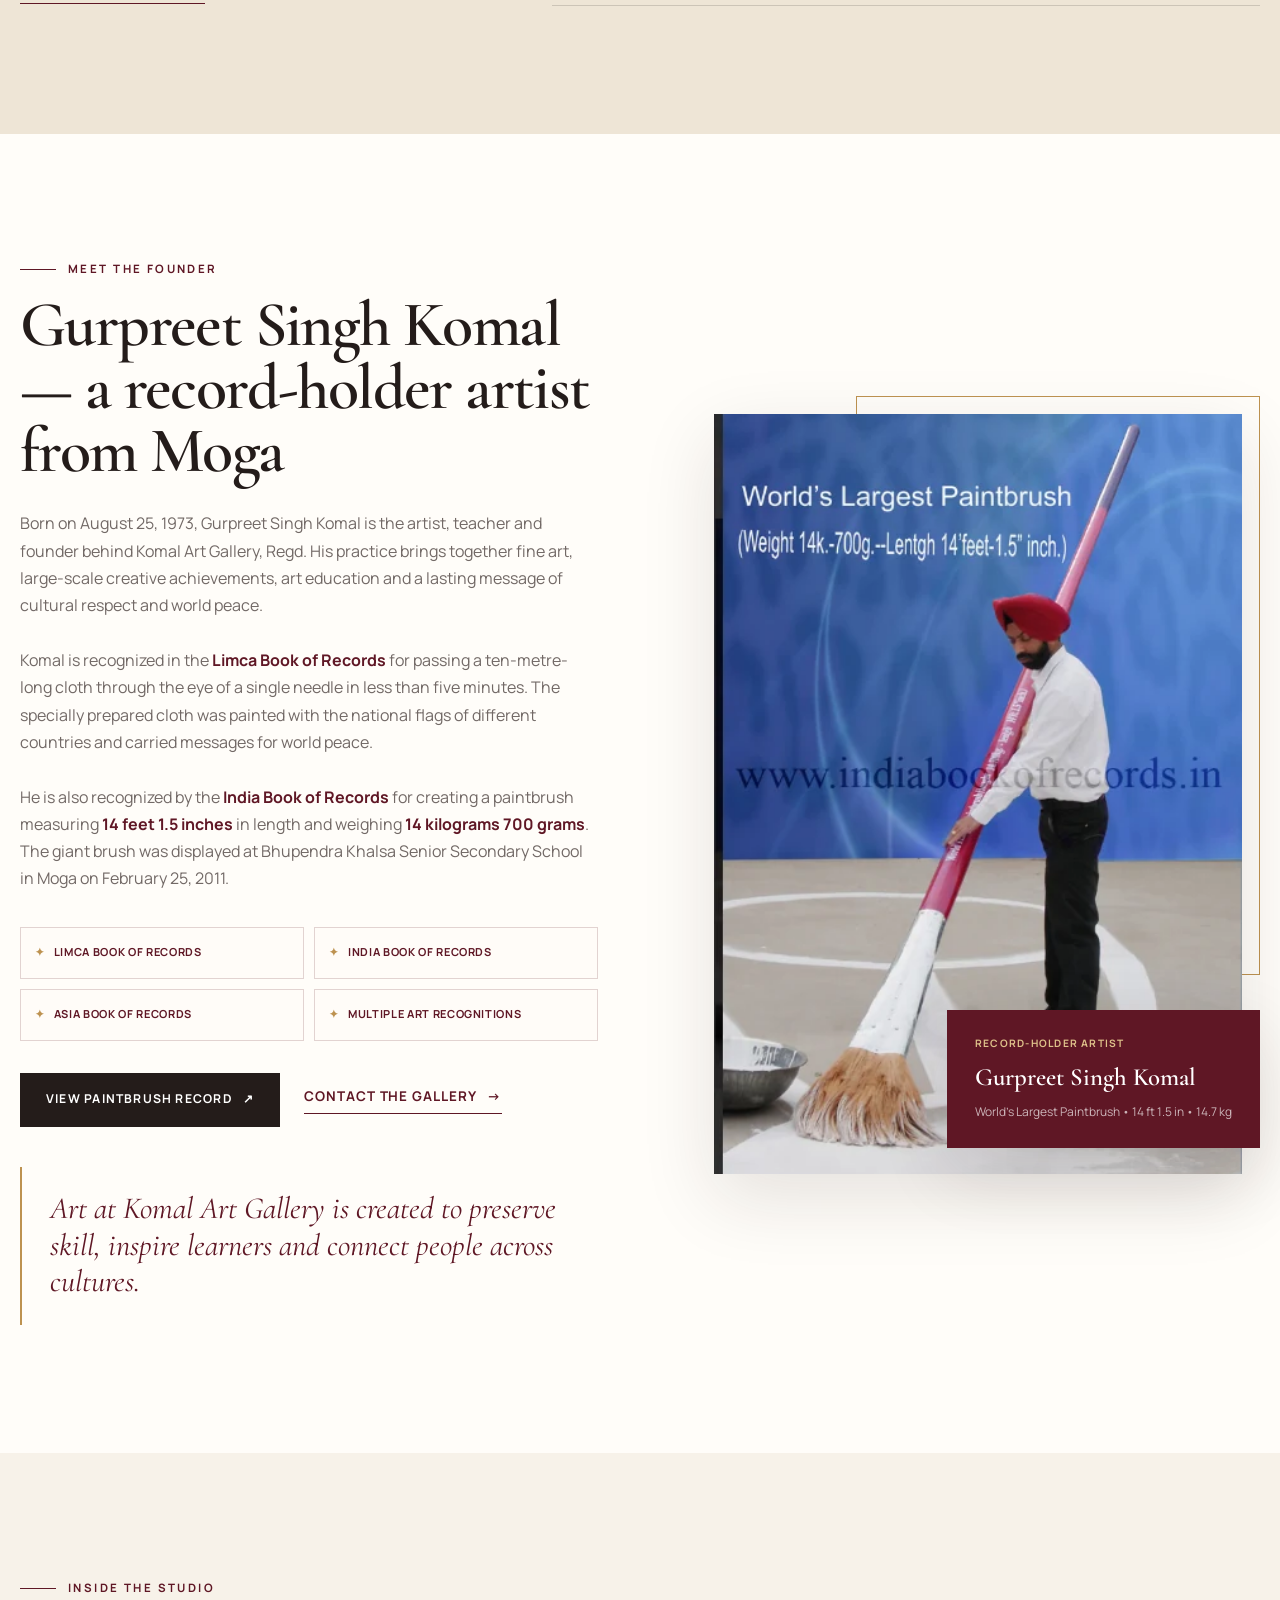
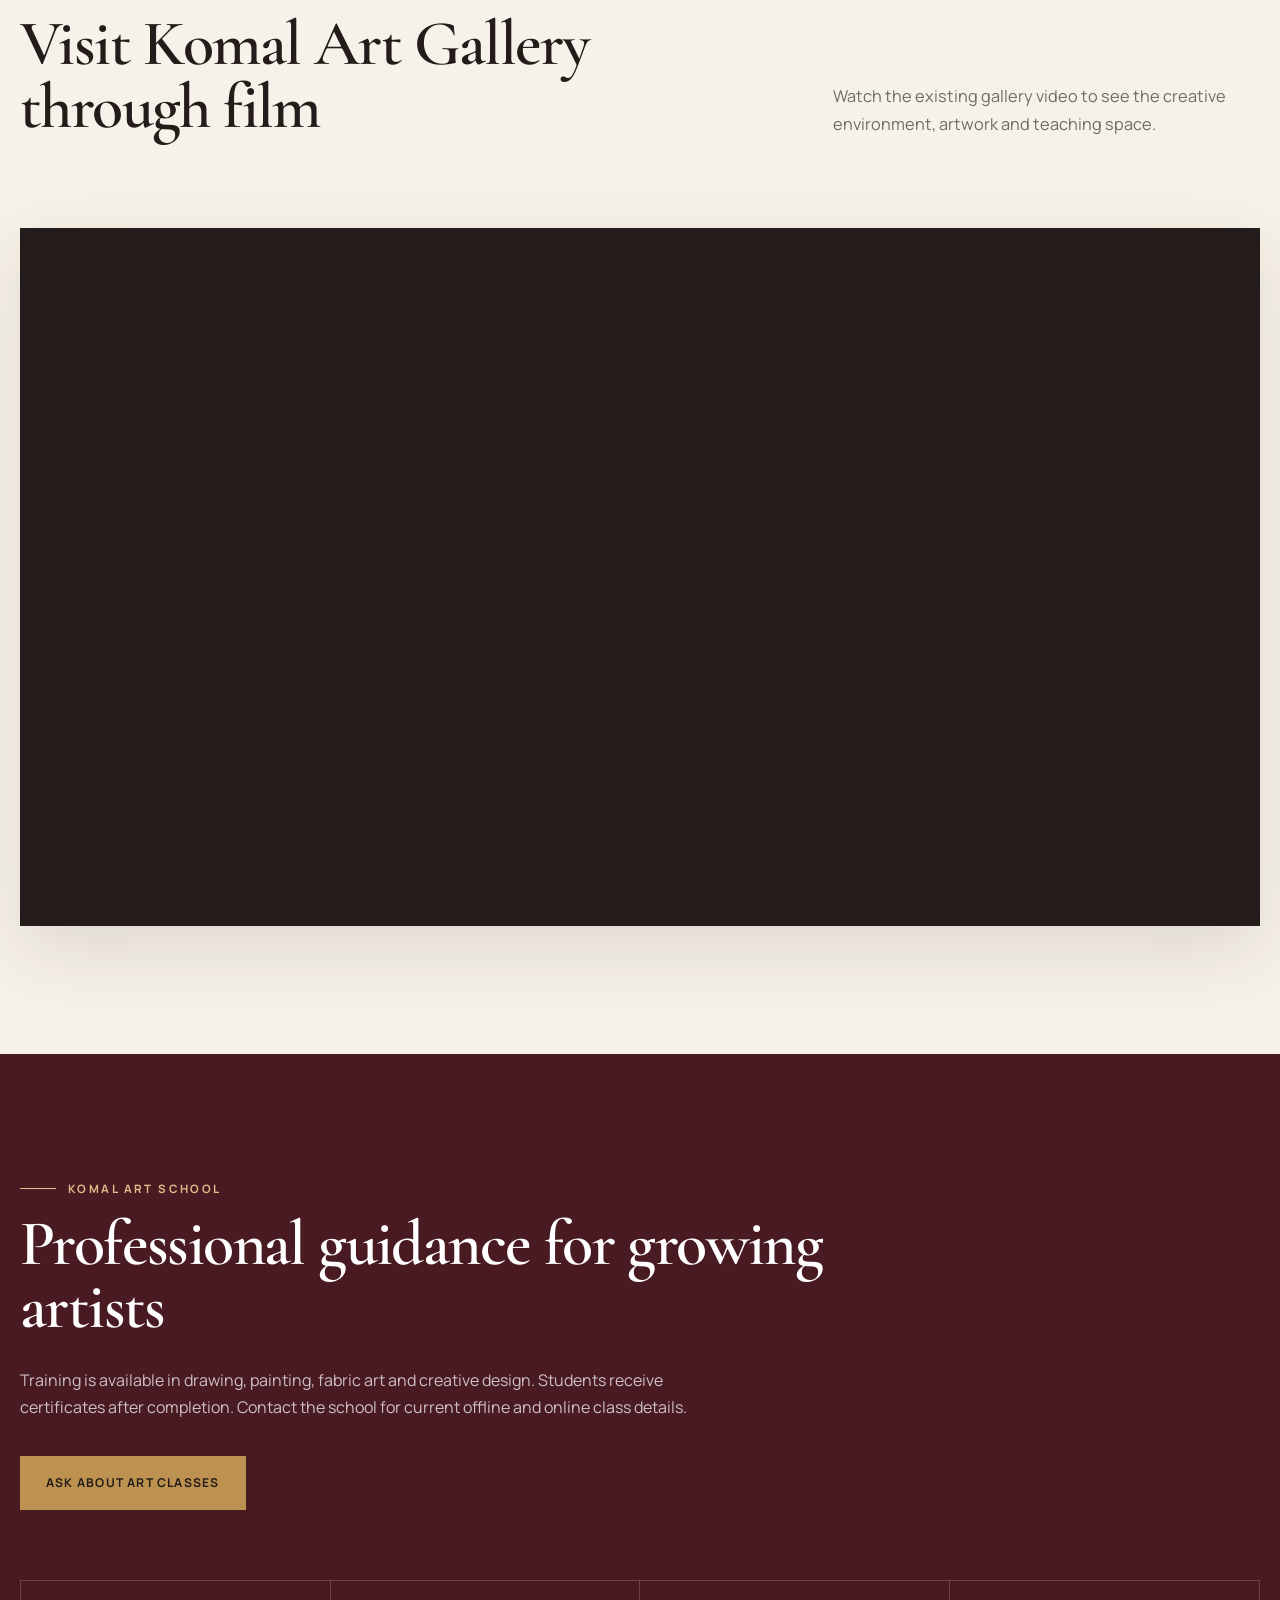
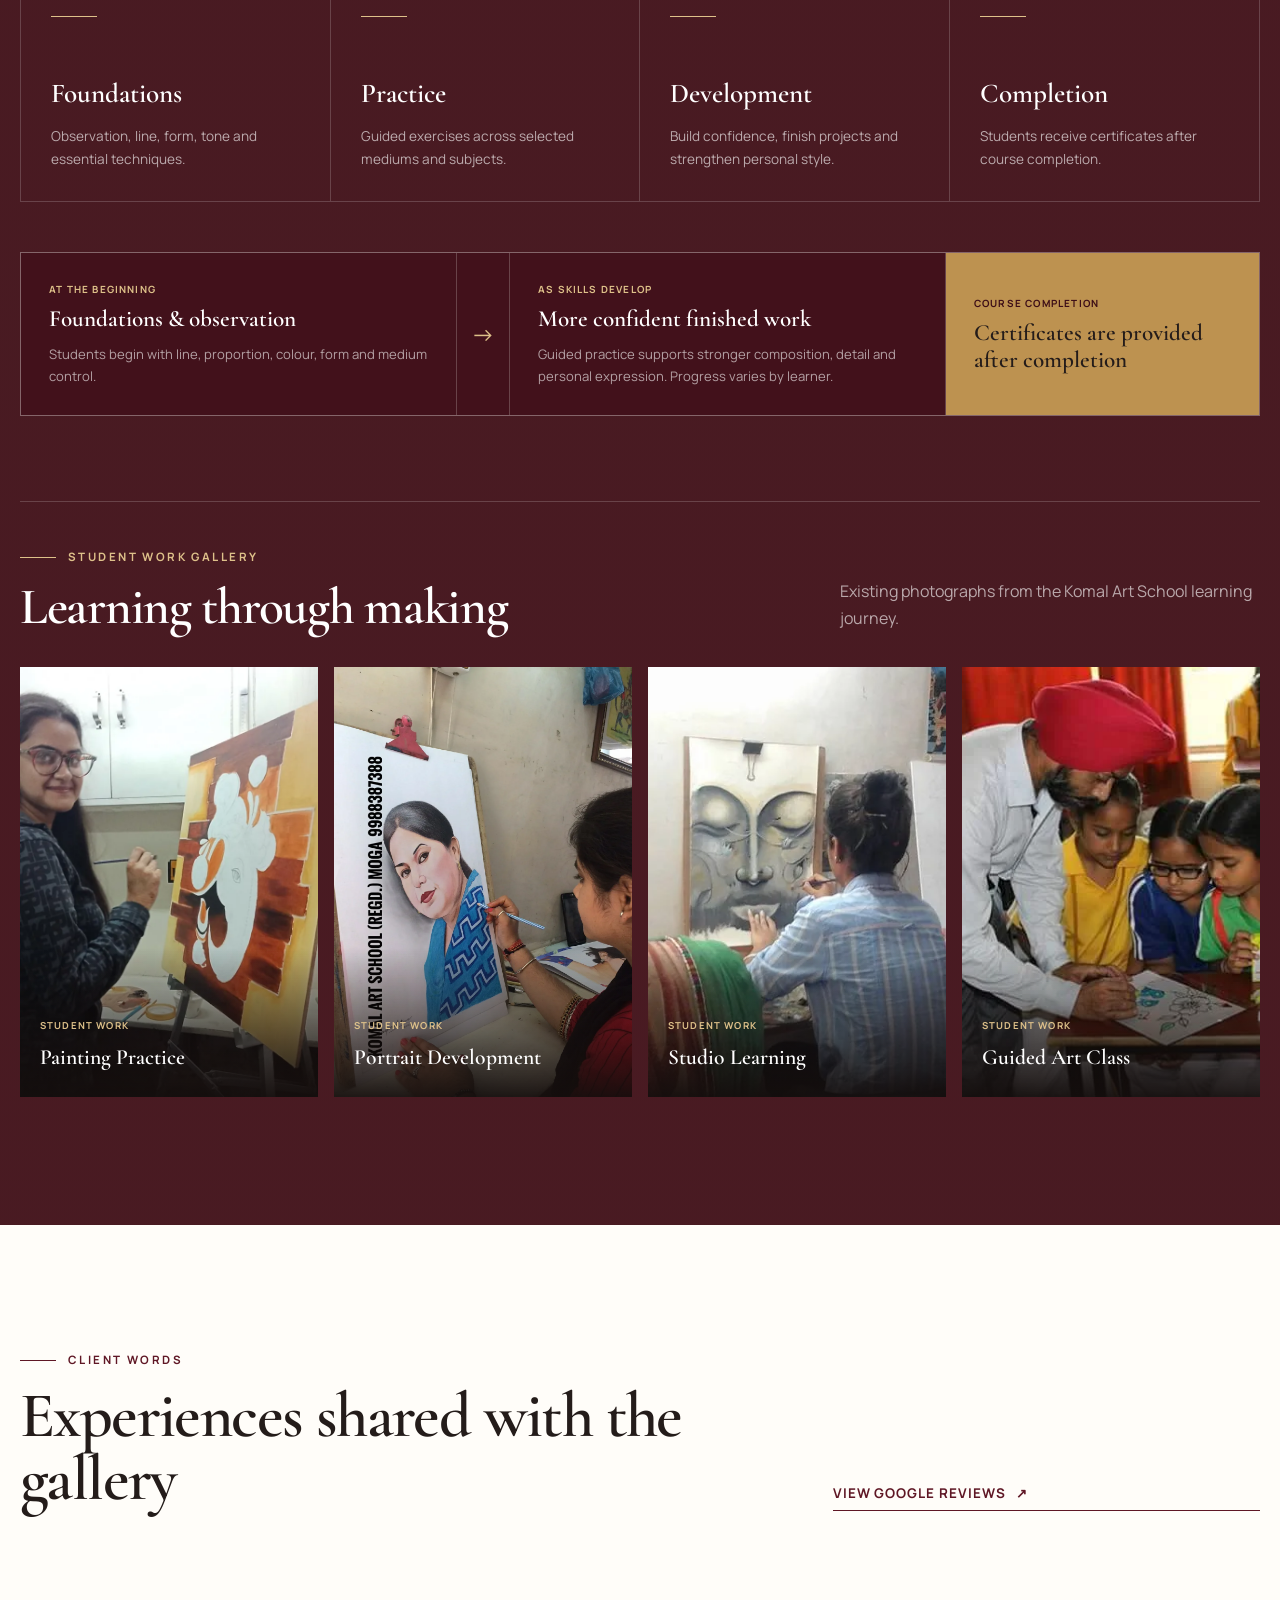
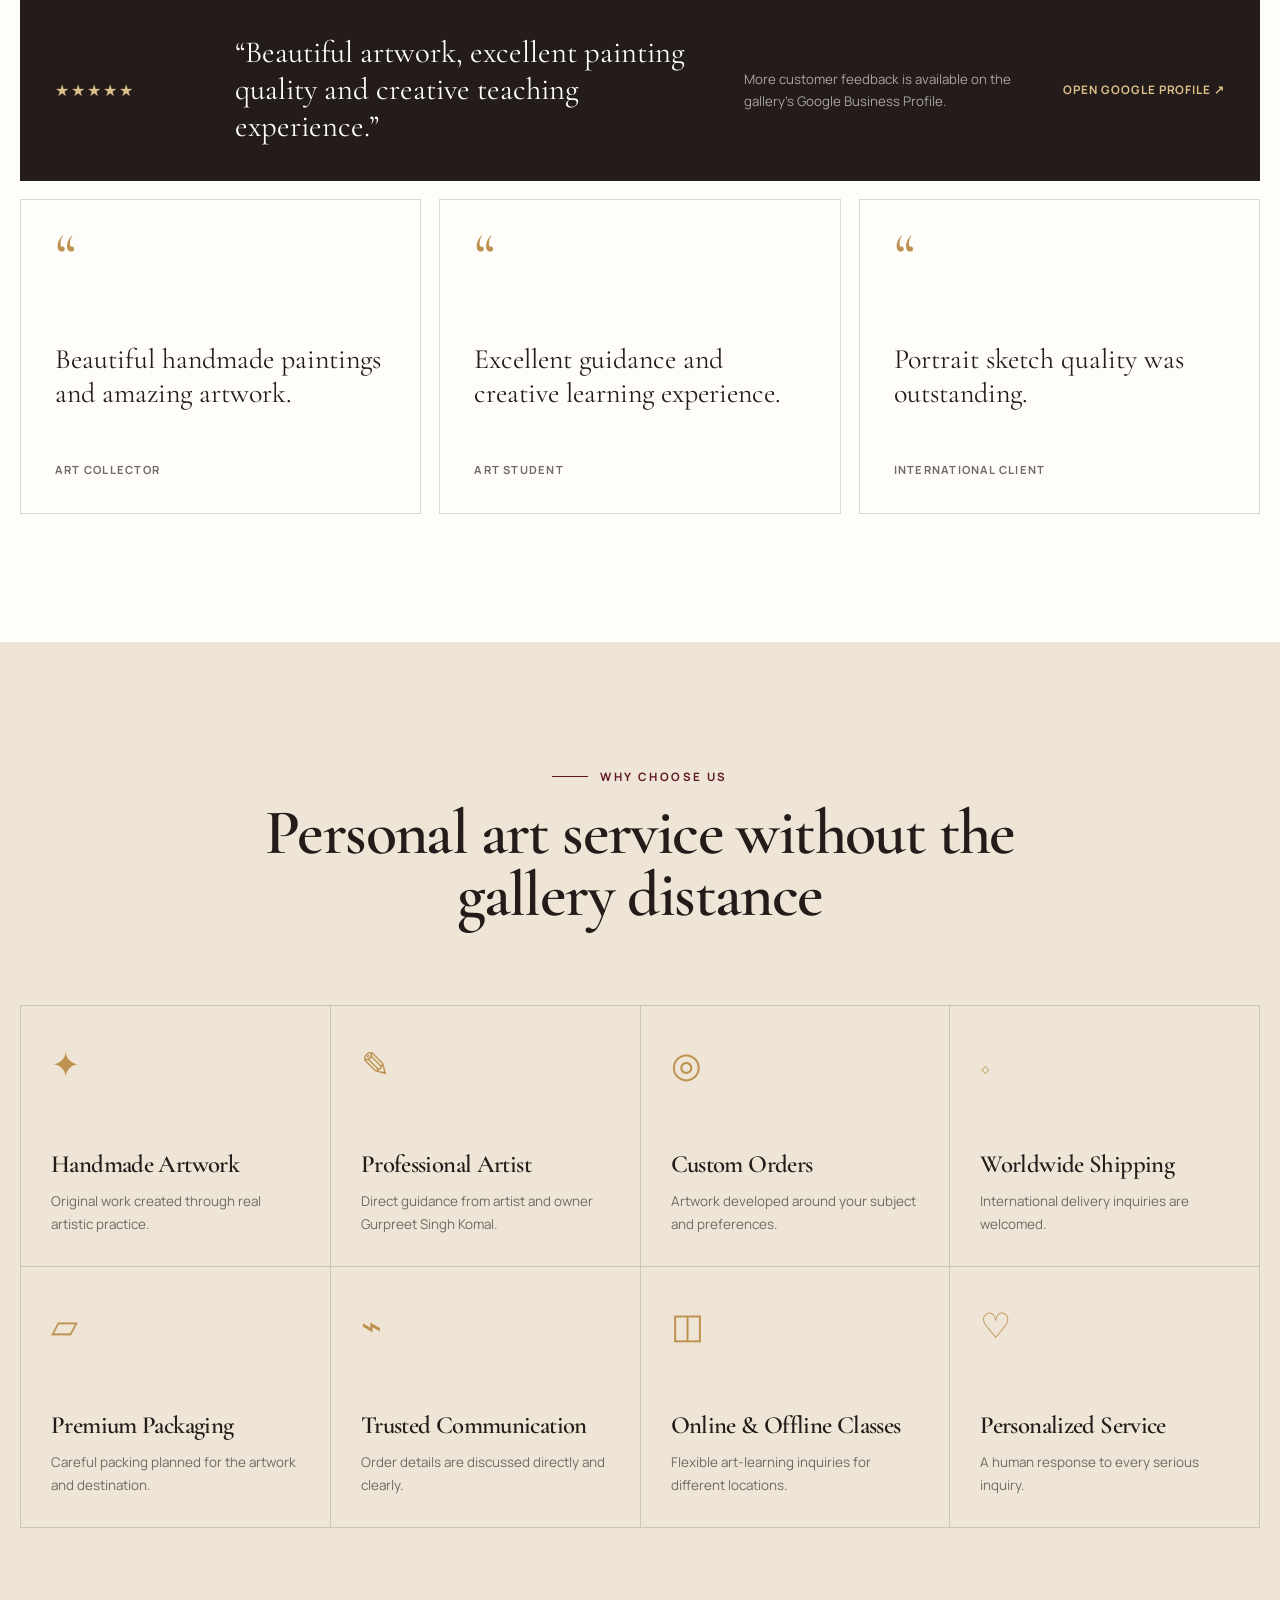
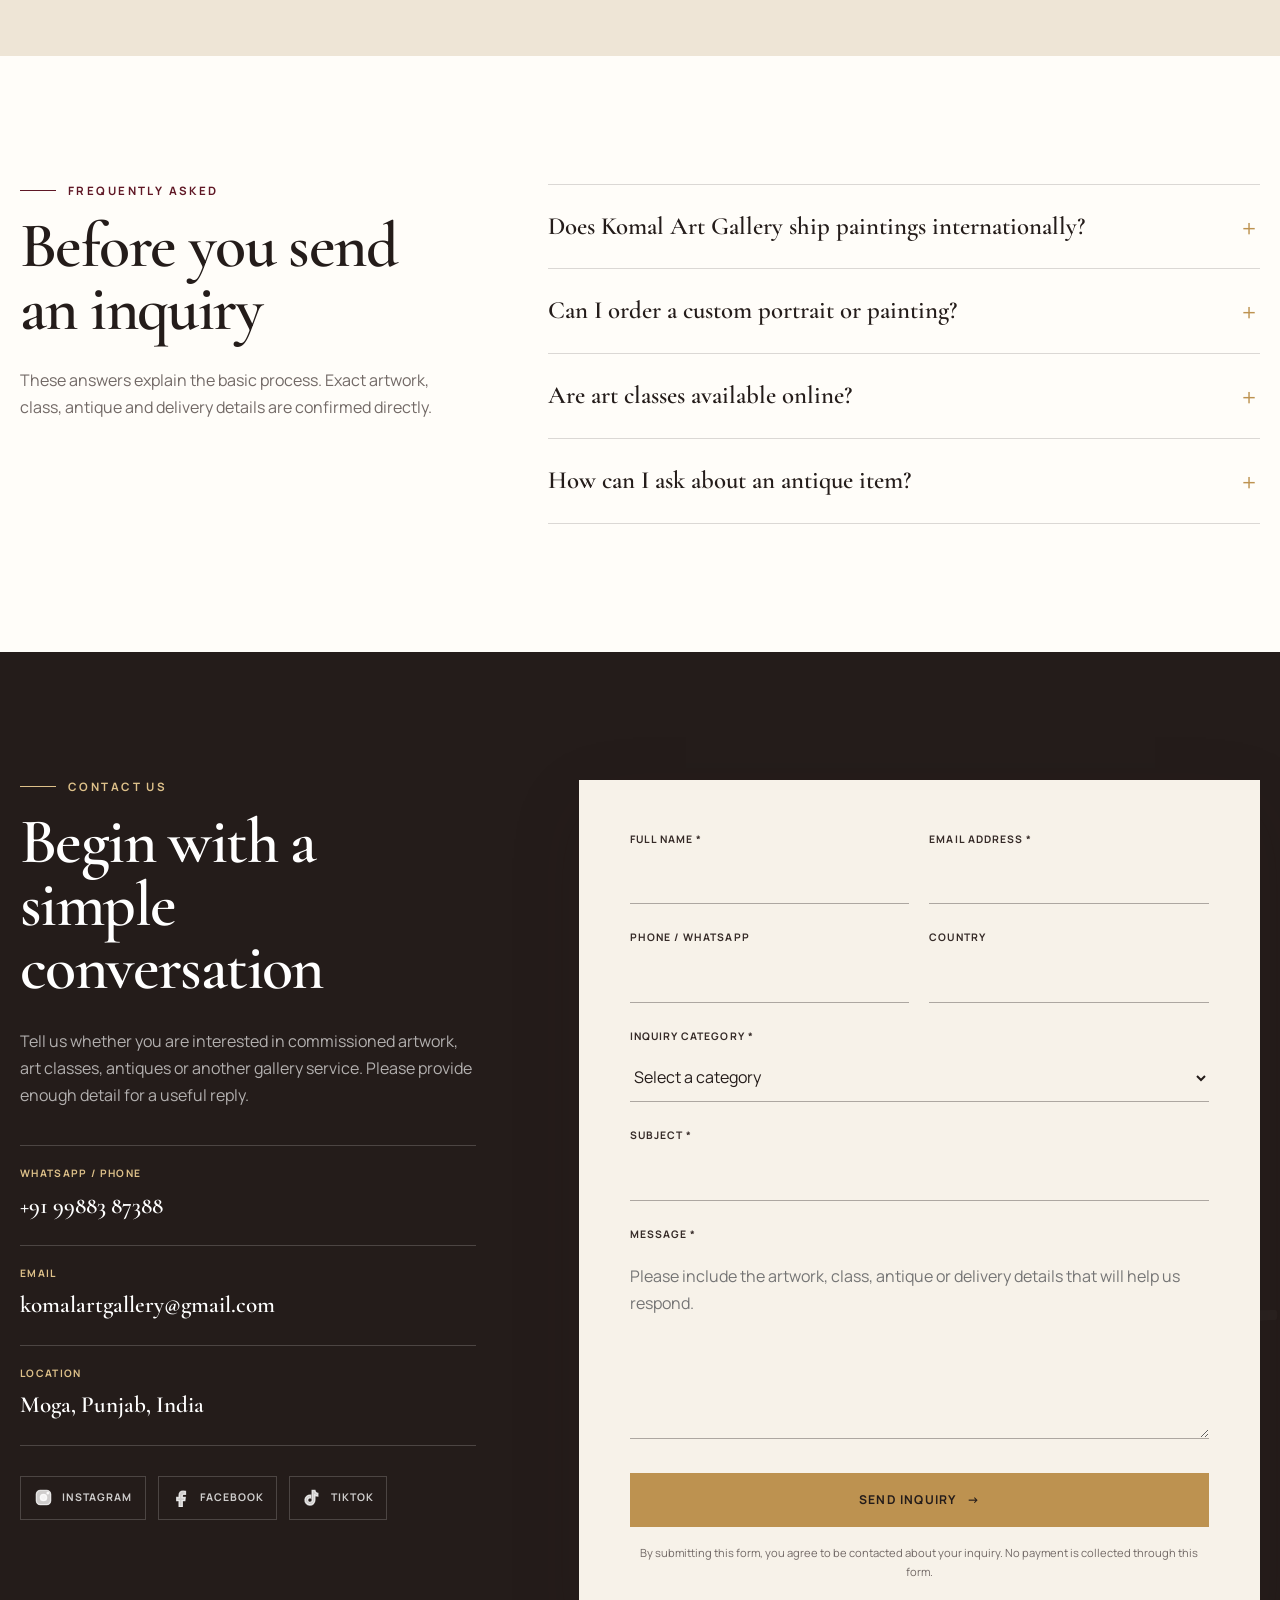
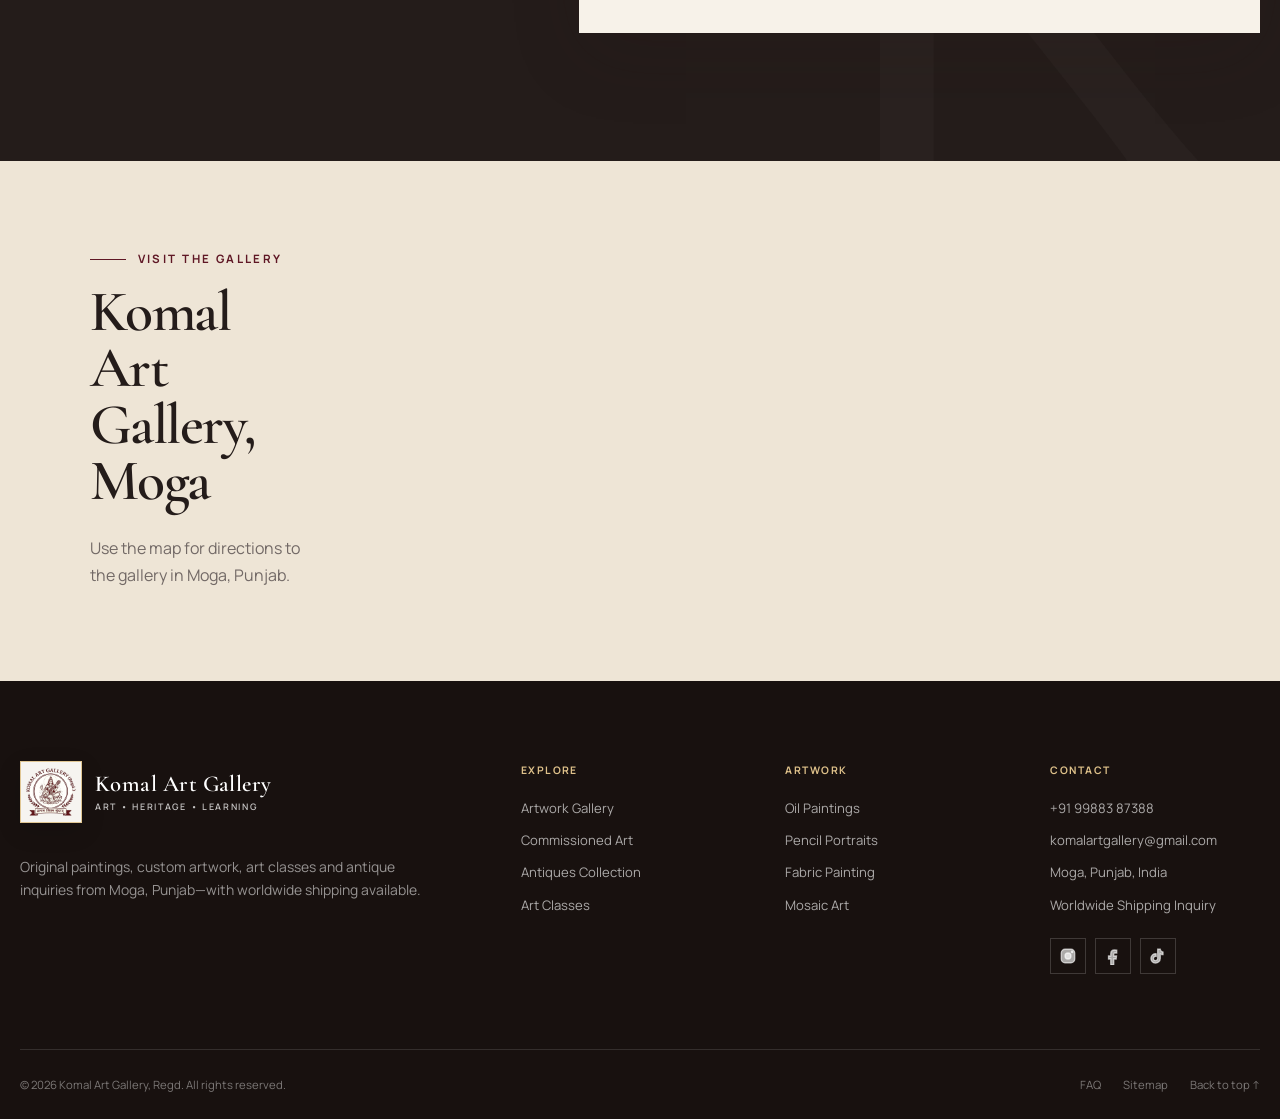
==== commit 0831a445: "Add files via upload chat bot name change" ====
--- a/index.html
+++ b/index.html
@@ -633,14 +633,14 @@
   <section class="gallery-chatbot" data-chatbot aria-label="Komal Art Gallery virtual assistant">
     <button class="chatbot-launcher" type="button" aria-expanded="false" aria-controls="gallery-chatbot-panel" data-chatbot-toggle>
       <span class="chatbot-launcher-icon" aria-hidden="true">✦</span>
-      <span class="chatbot-launcher-label">Ask Komal Assistant</span>
+      <span class="chatbot-launcher-label">Ask Assistant</span>
     </button>
 
     <div id="gallery-chatbot-panel" class="chatbot-panel" data-chatbot-panel hidden>
       <header class="chatbot-header">
         <div class="chatbot-identity">
           <span class="chatbot-avatar" aria-hidden="true">K</span>
-          <div><strong>Komal Assistant</strong><small><span aria-hidden="true">●</span> Instant answers</small></div>
+          <div><strong>Ask Assistant</strong><small><span aria-hidden="true">●</span> Instant answers</small></div>
         </div>
         <button class="chatbot-close" type="button" aria-label="Close chat" data-chatbot-close>×</button>
       </header>
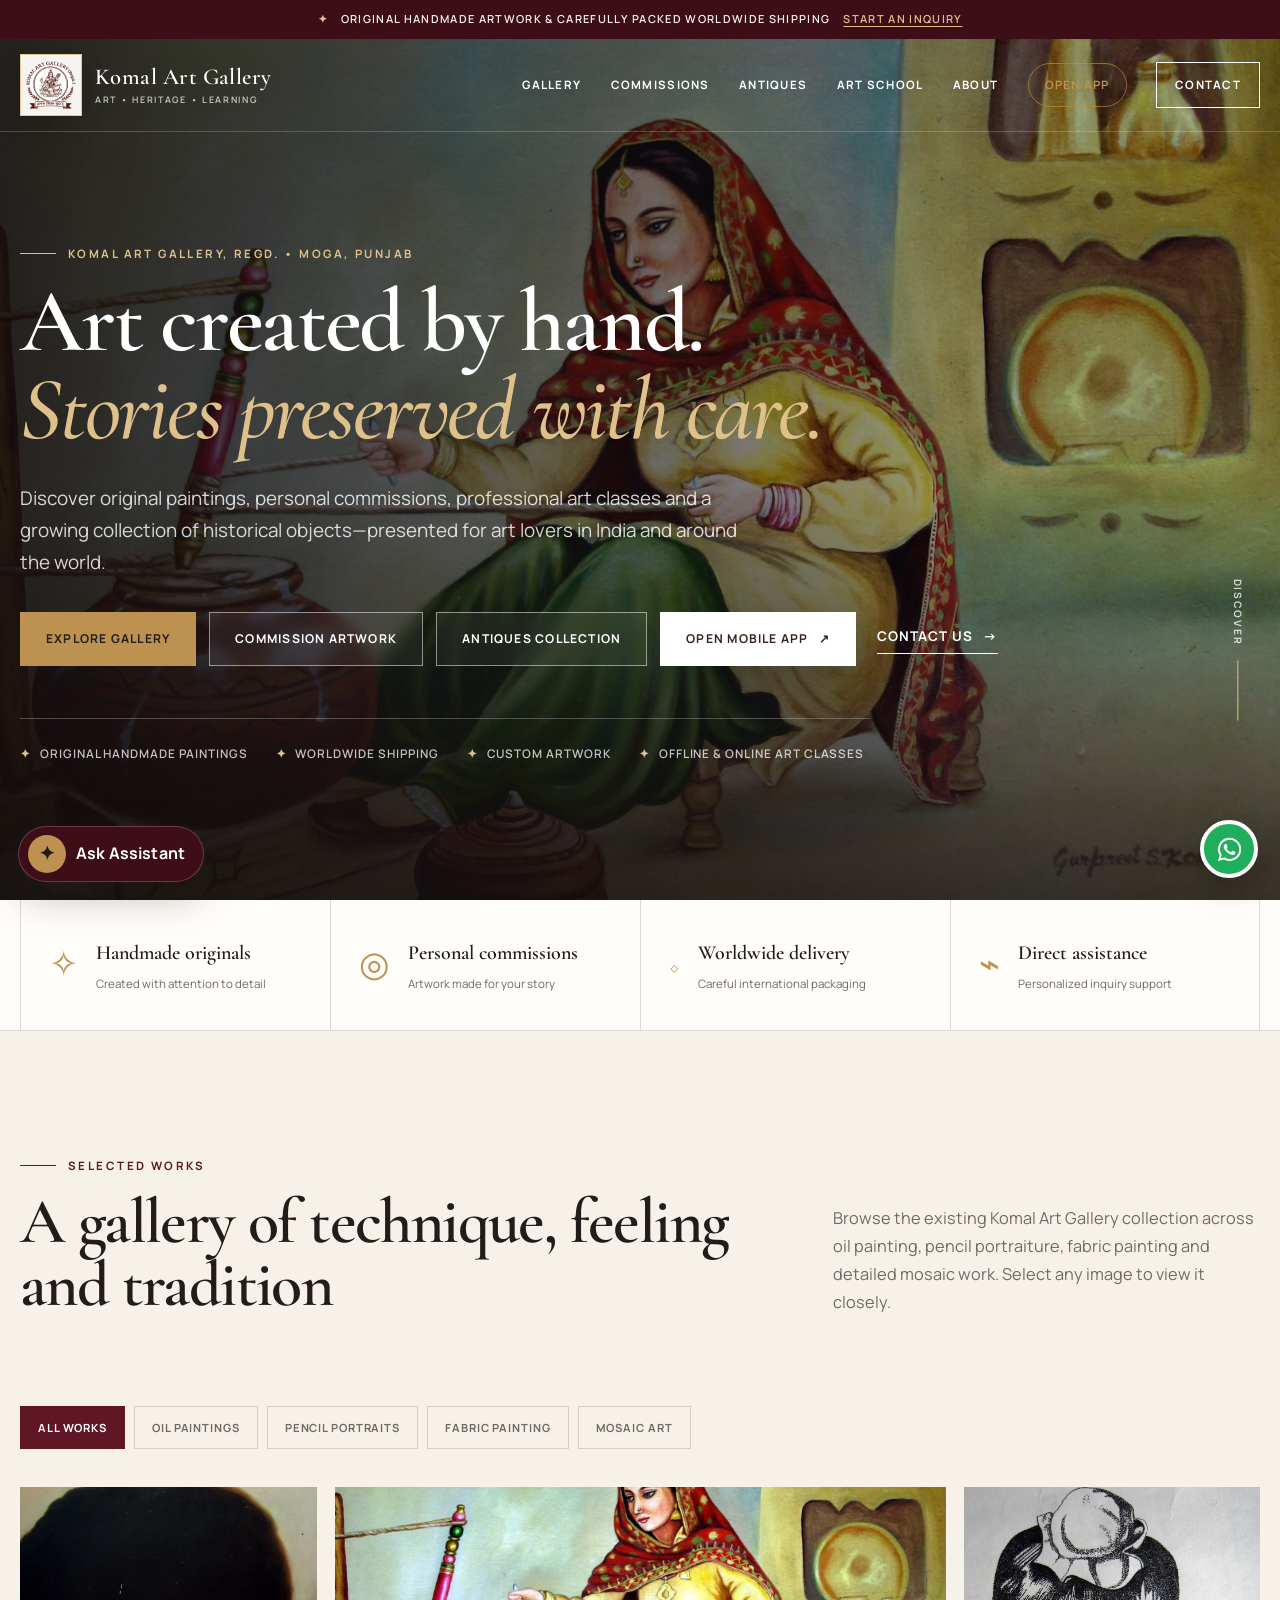
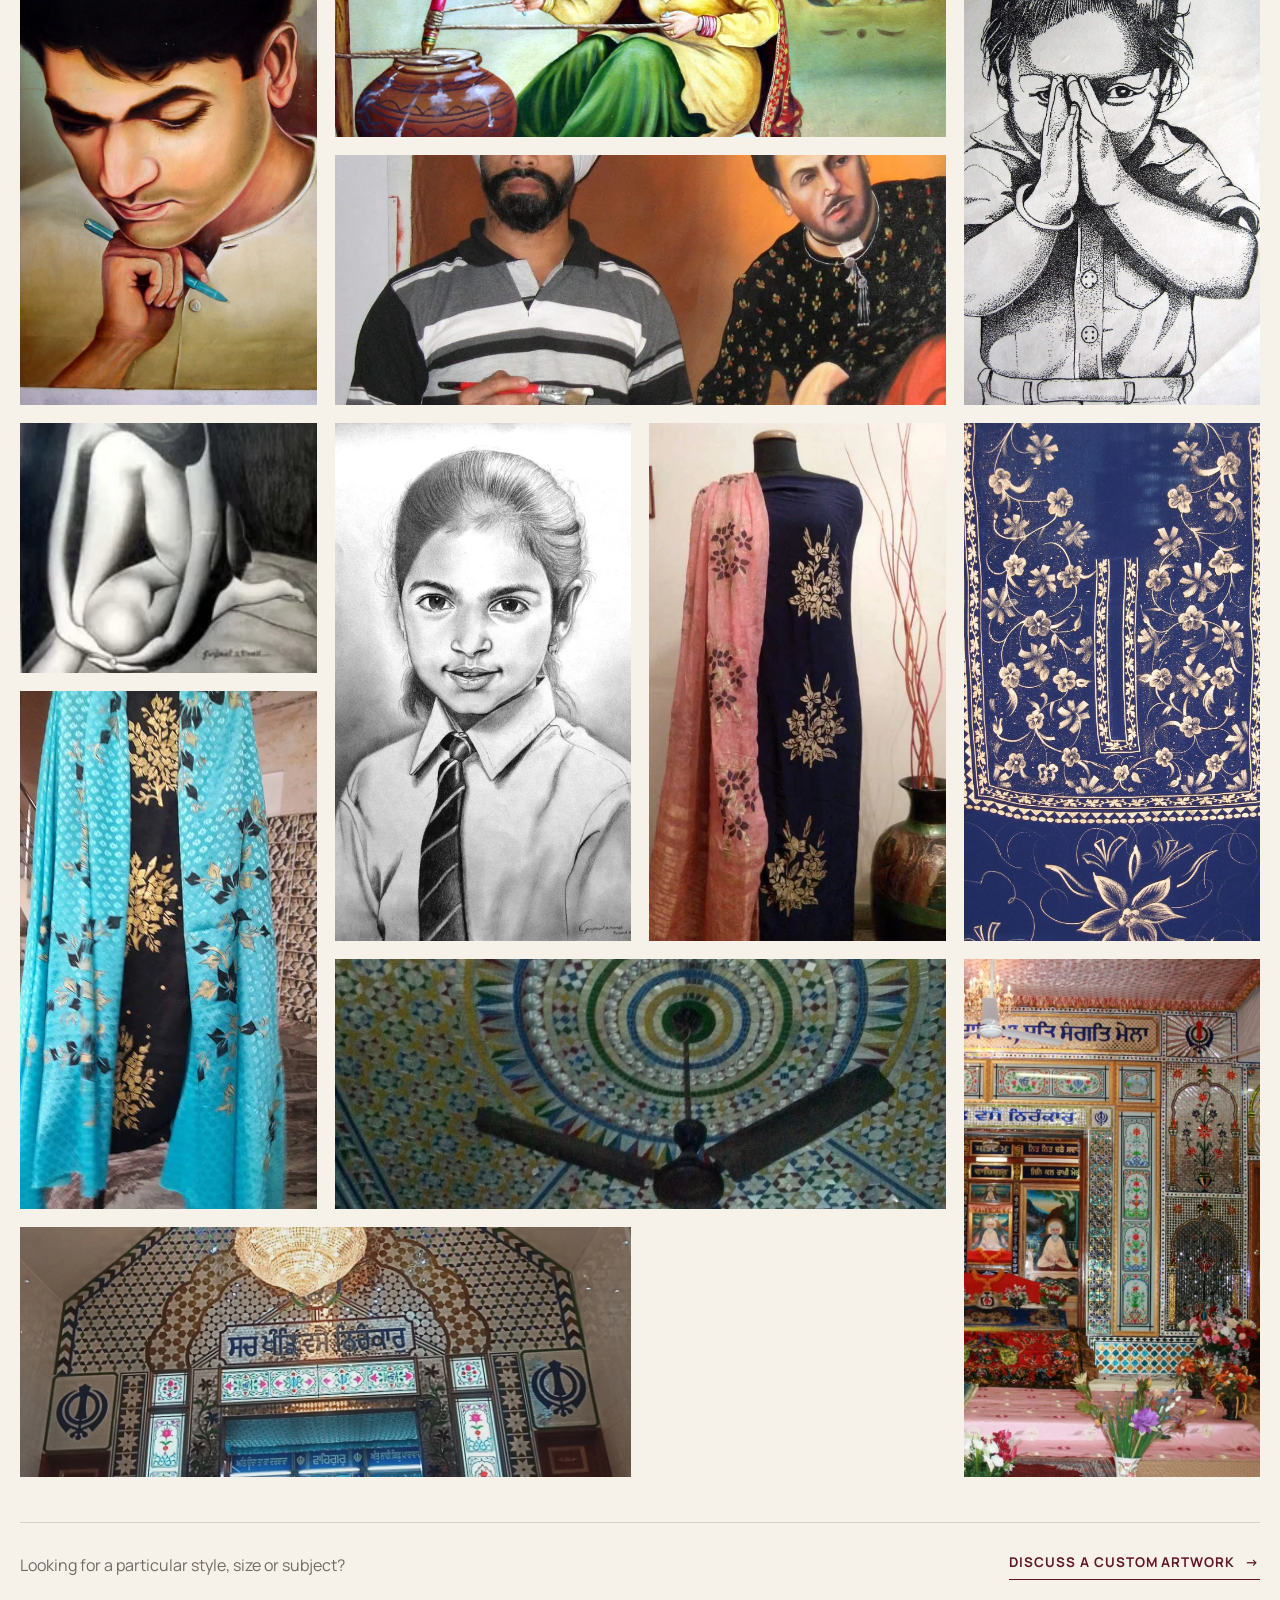
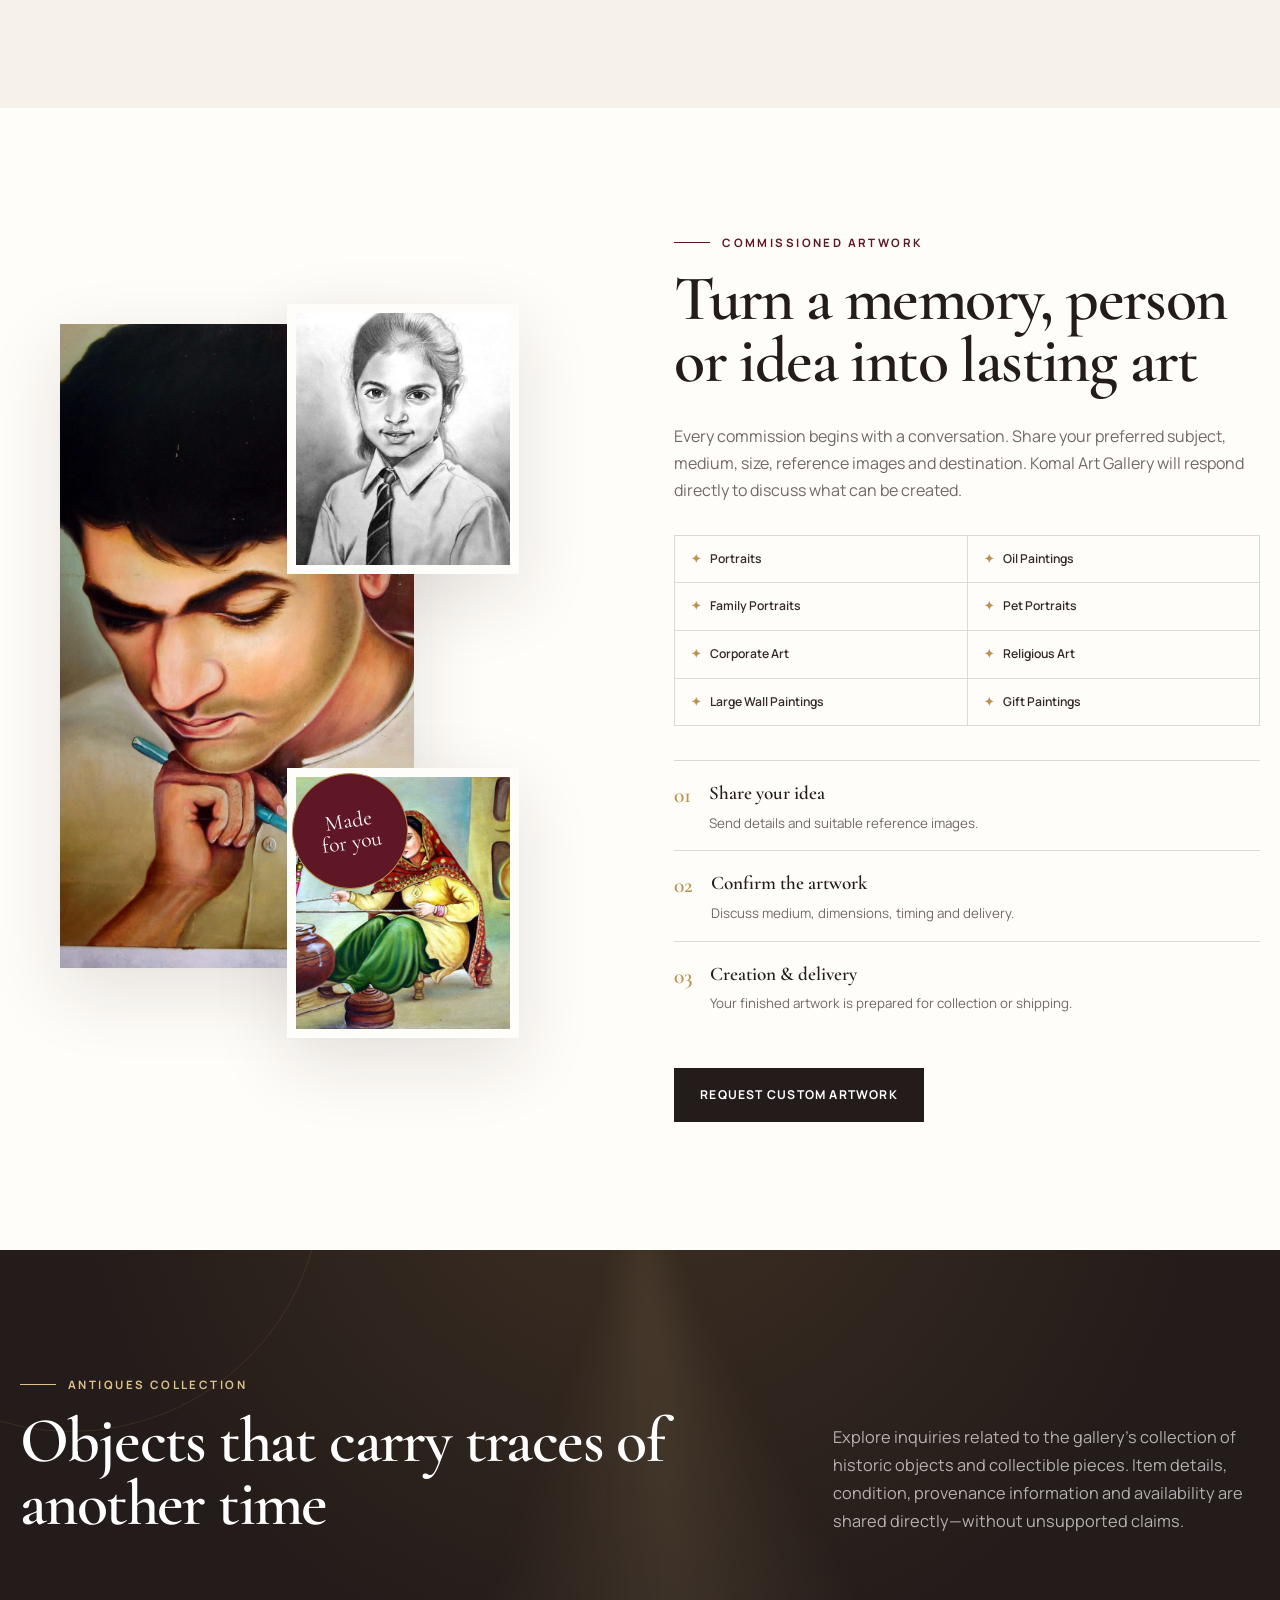
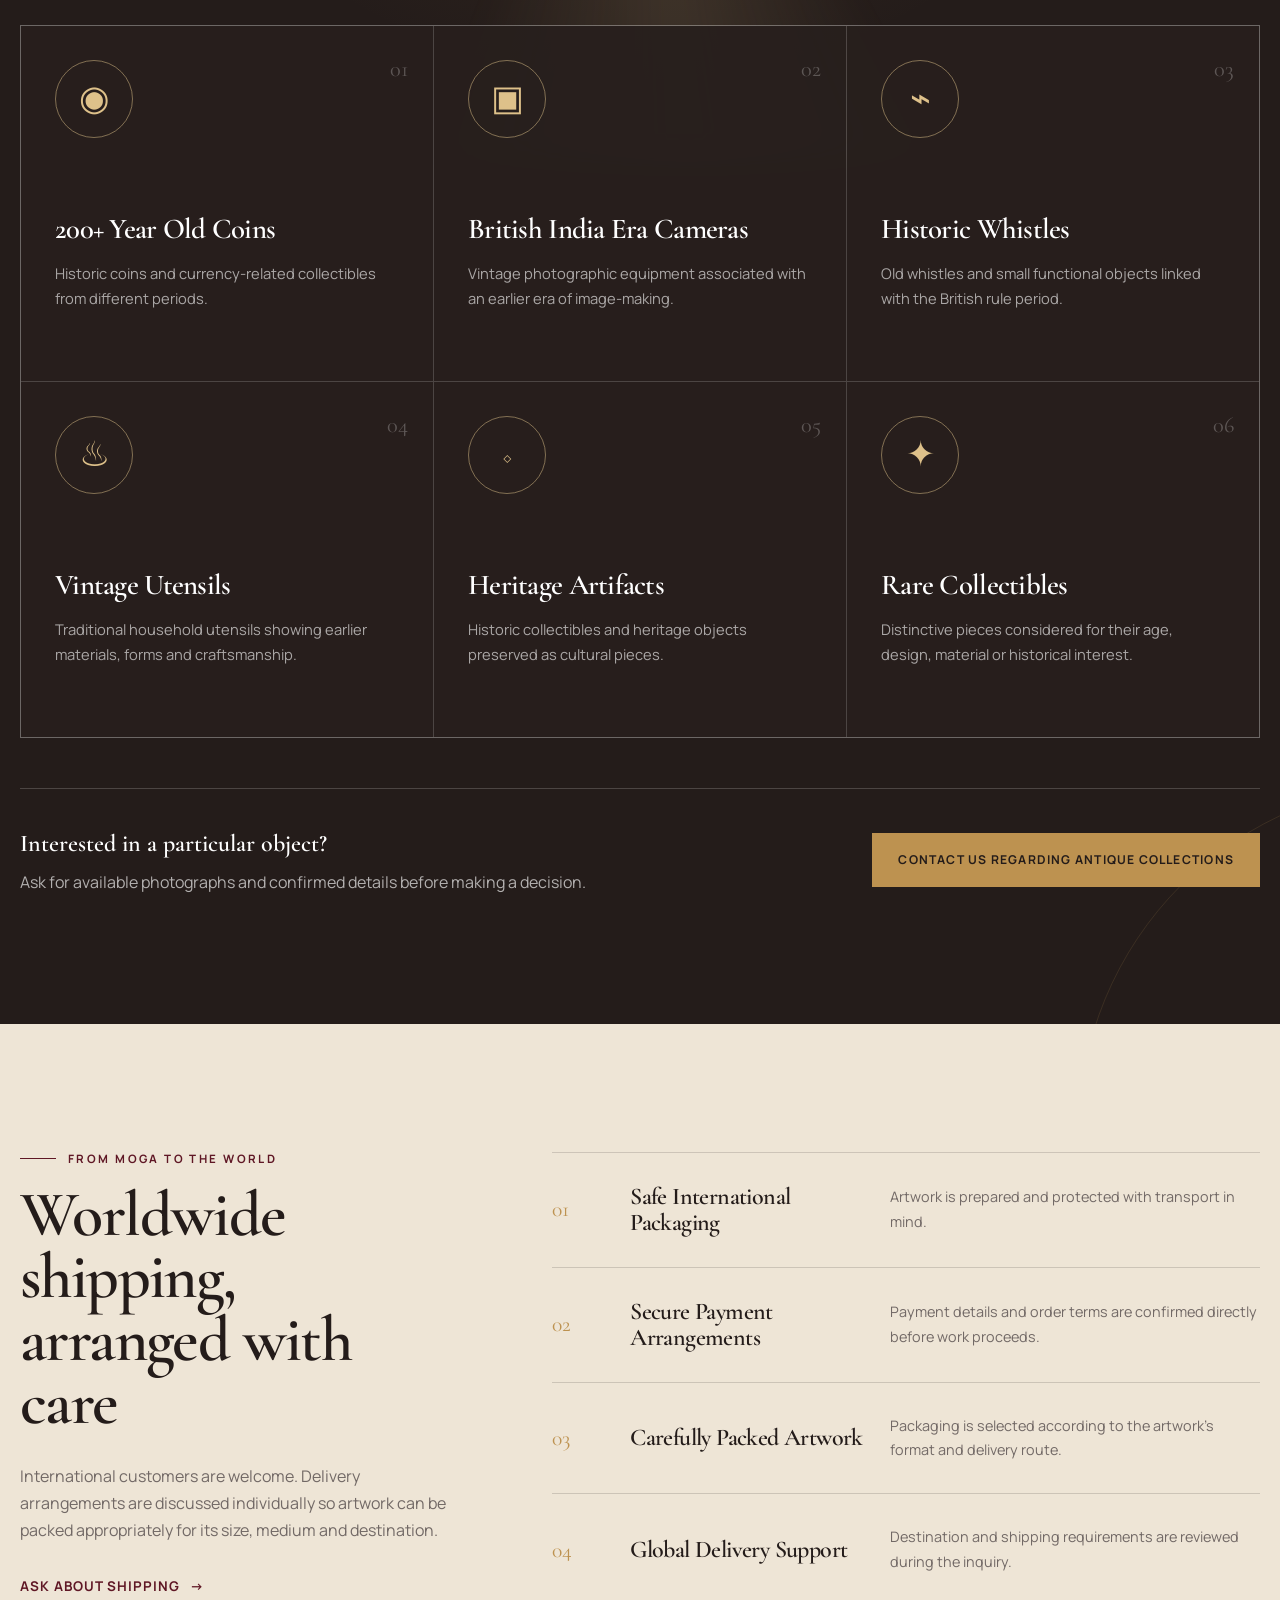
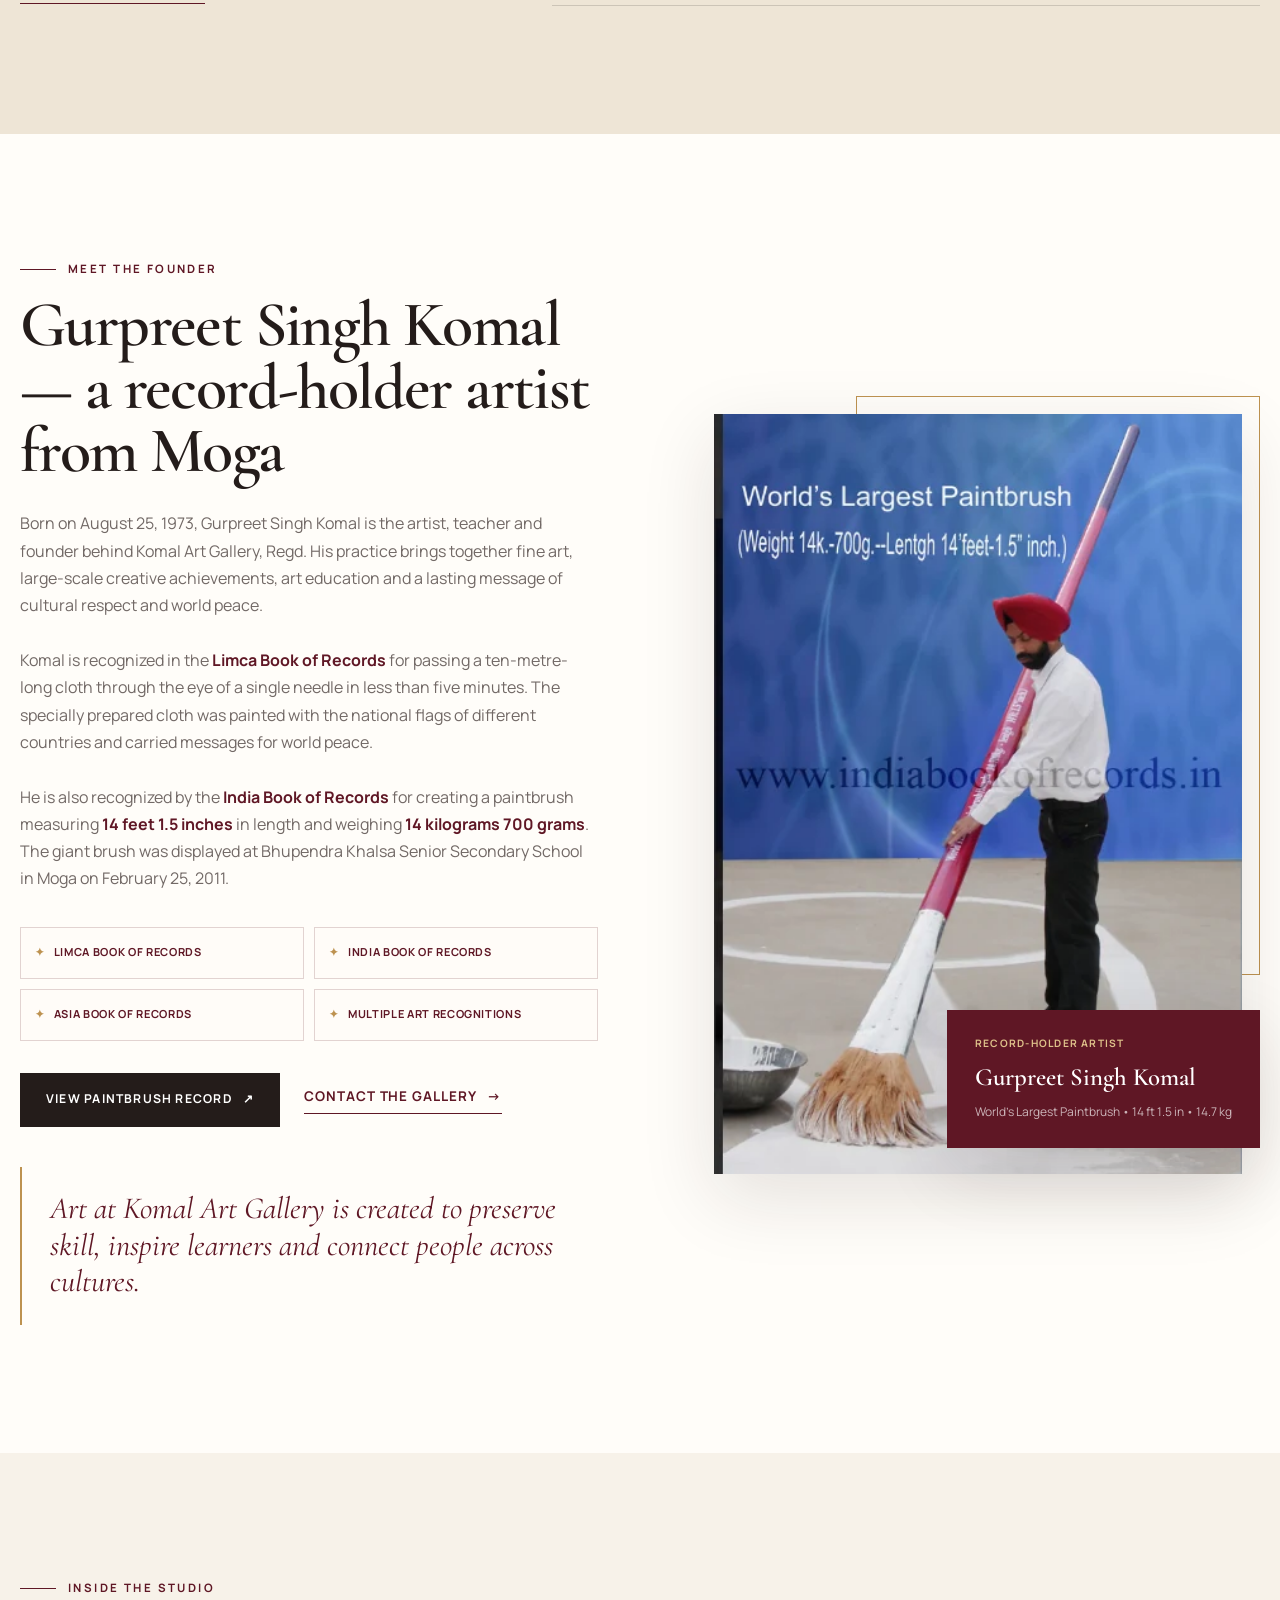
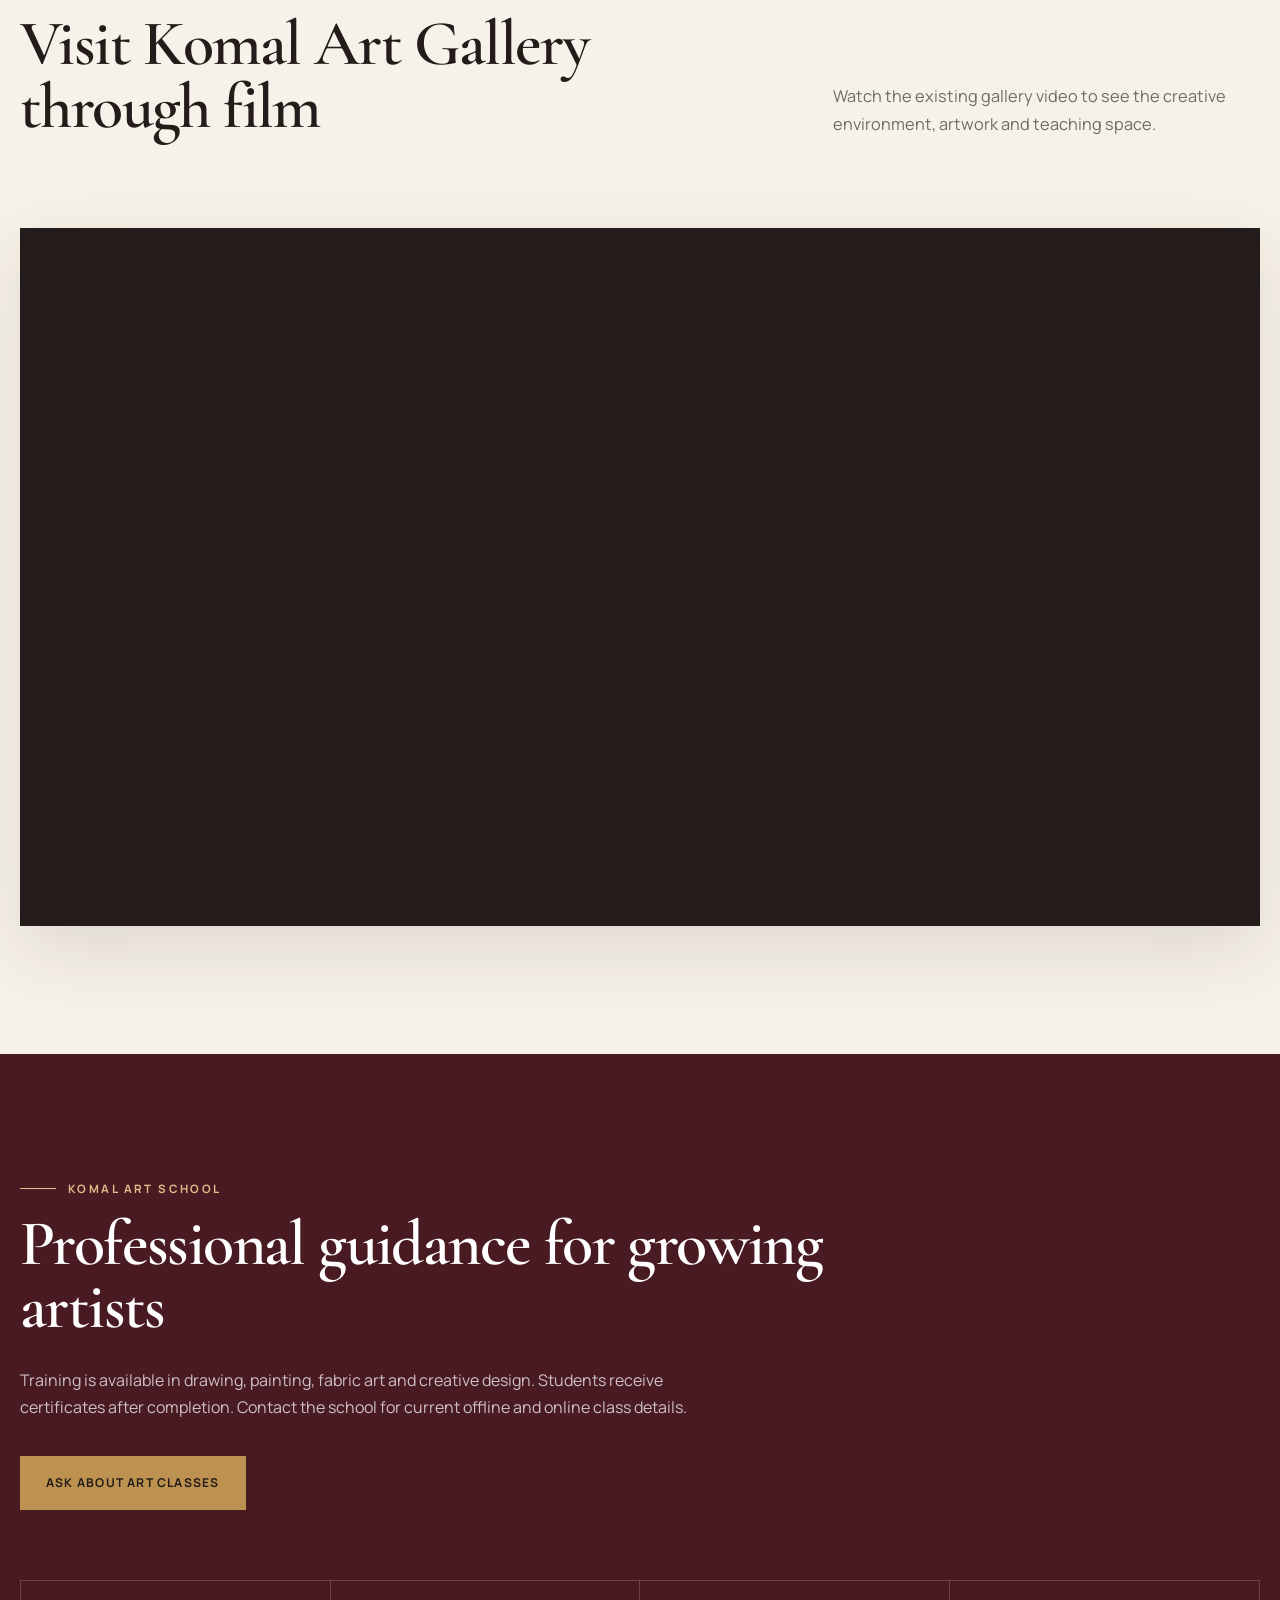
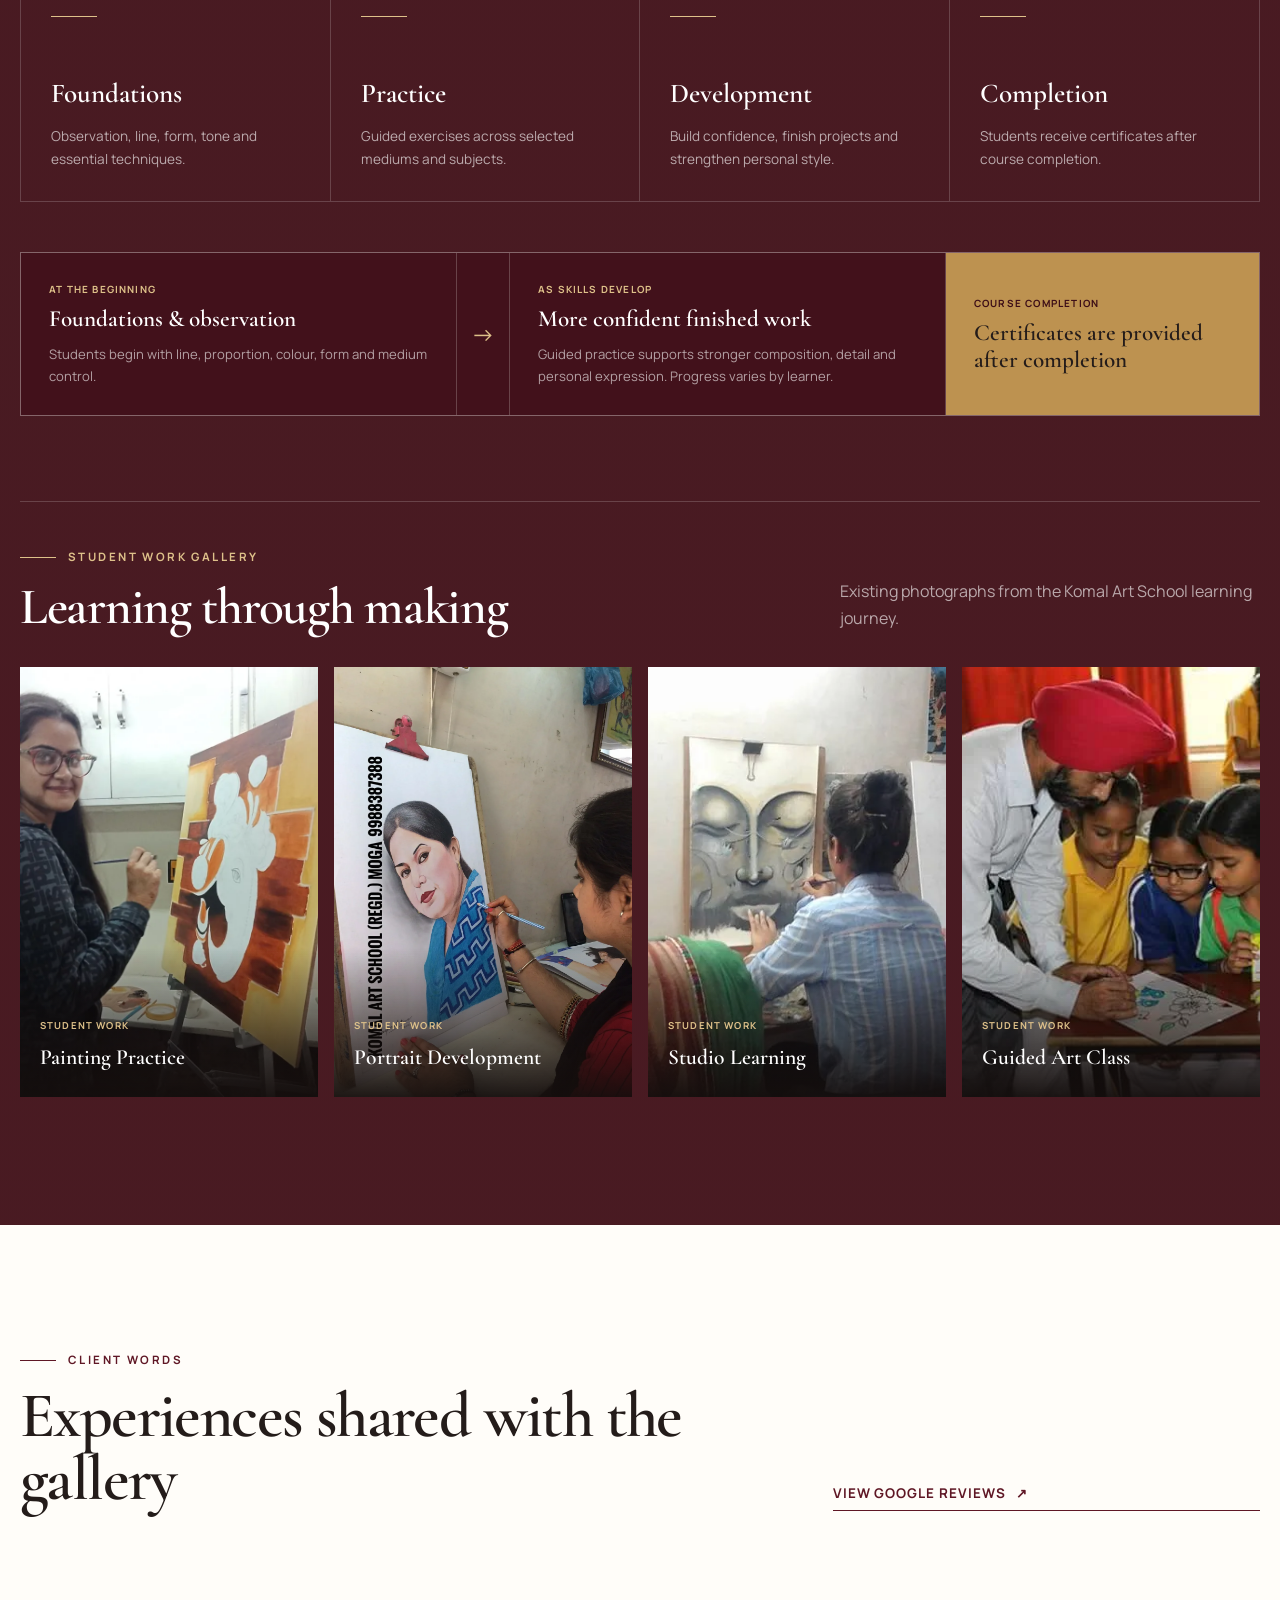
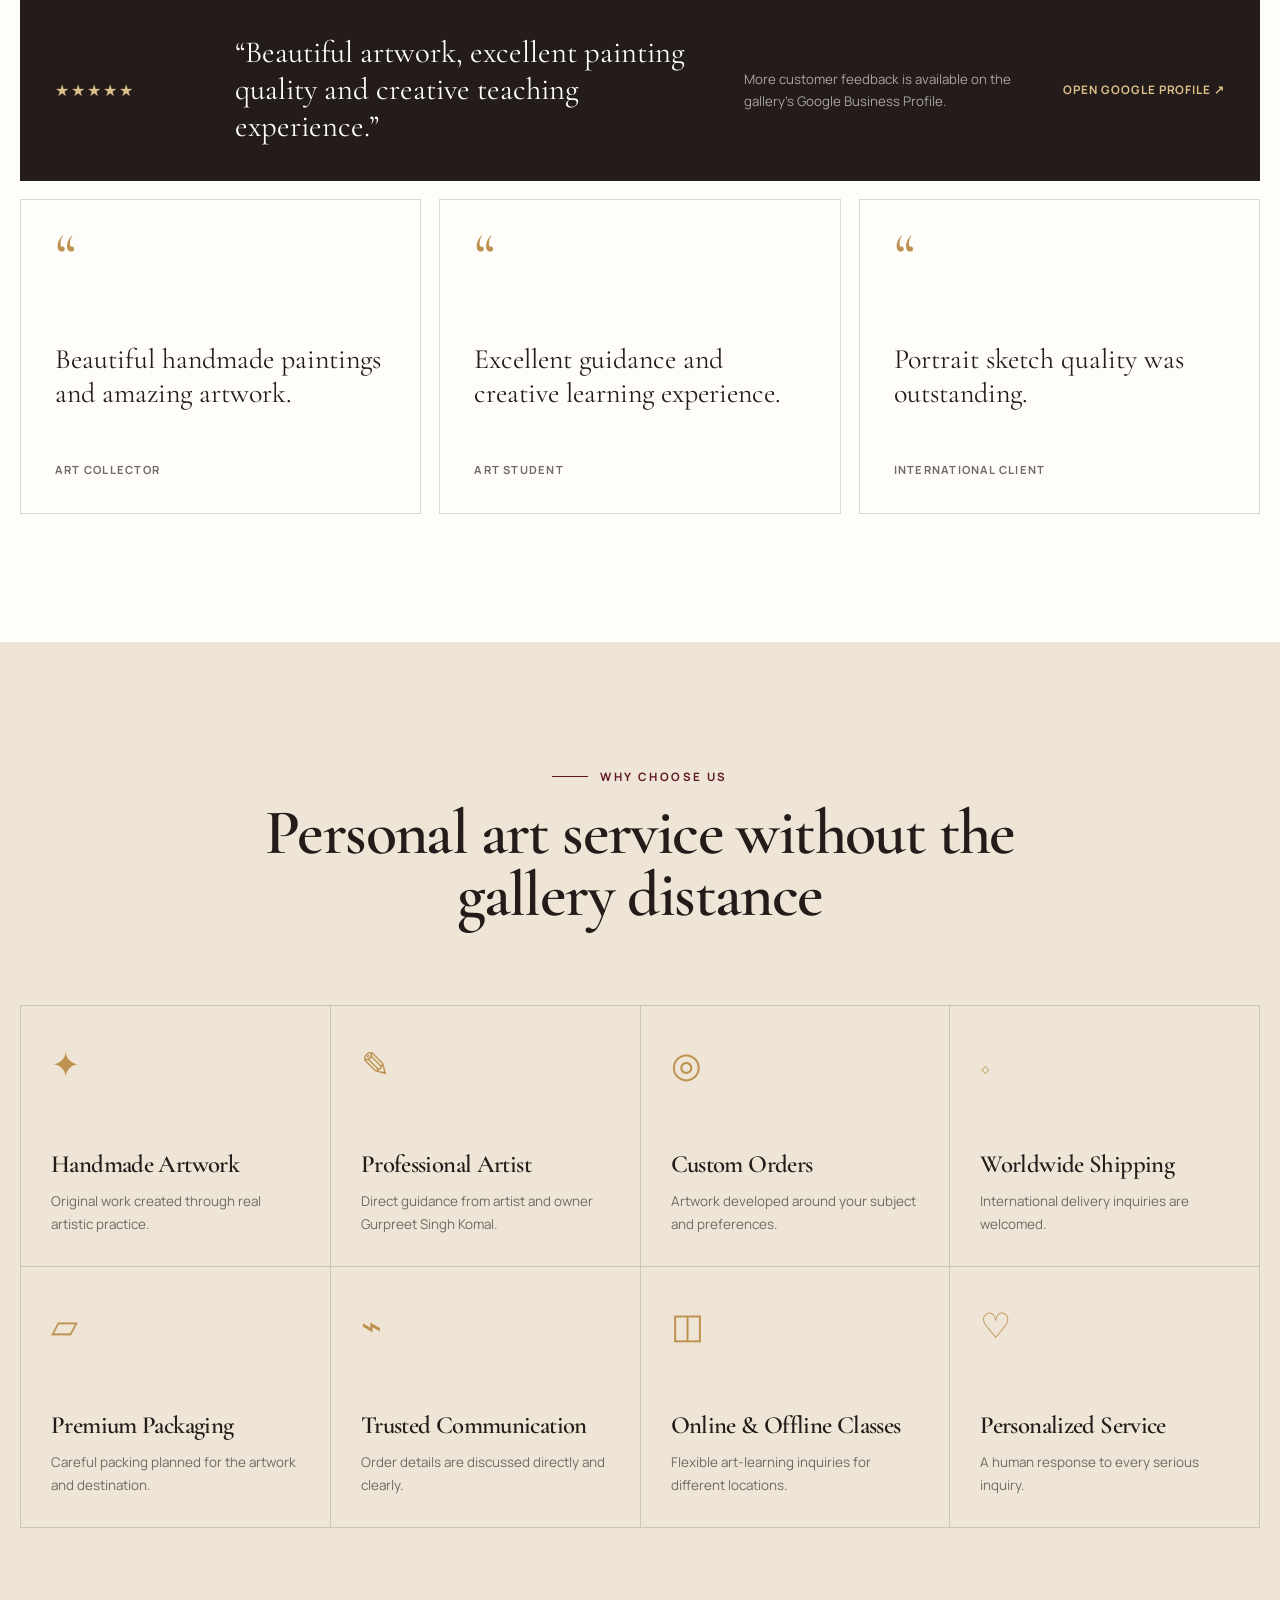
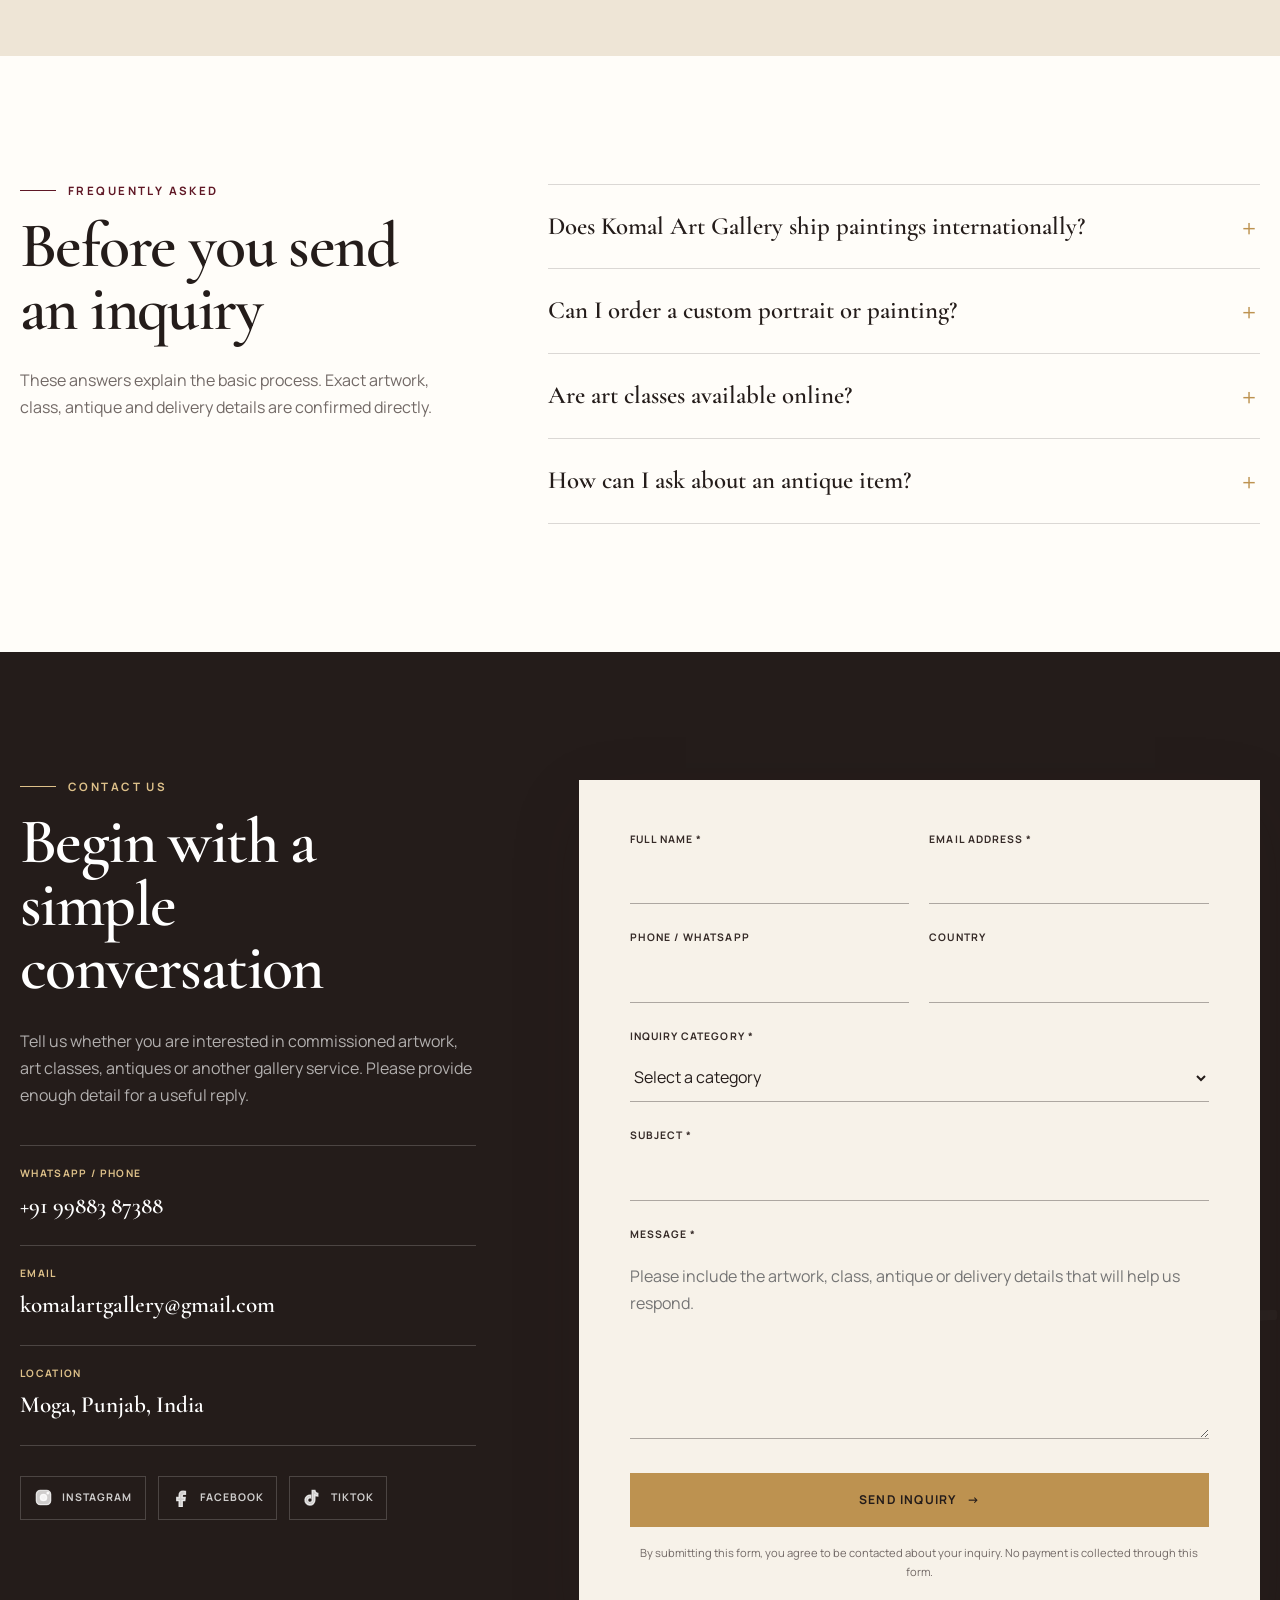
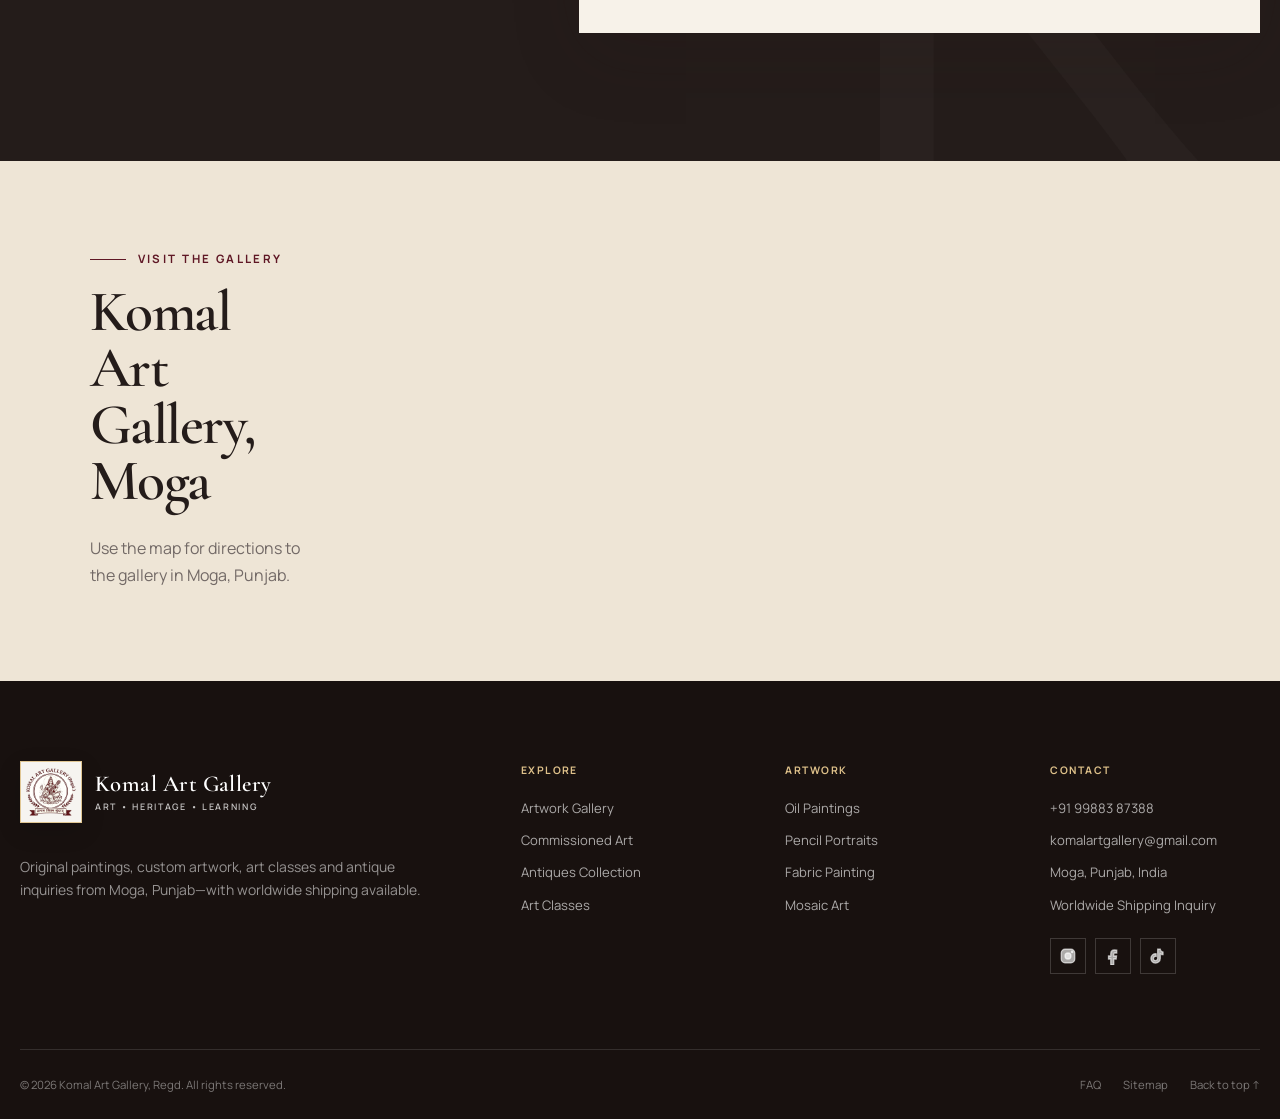
==== commit b2798403: "Add files via upload MOBILE APP" ====
--- a/index.html
+++ b/index.html
@@ -190,6 +190,7 @@
         <a href="#antiques">Antiques</a>
         <a href="#school">Art School</a>
         <a href="#about">About</a>
+        <a href="https://komal-art-gallery.expo.app" class="nav-app" target="_blank" rel="noopener noreferrer">Open App</a>
         <a href="#contact" class="nav-cta">Contact</a>
       </nav>
     </div>
@@ -212,6 +213,7 @@
           <a class="button button-gold" href="#gallery">Explore Gallery</a>
           <a class="button button-ghost" href="#commissions">Commission Artwork</a>
           <a class="button button-ghost" href="#antiques">Antiques Collection</a>
+          <a class="button button-app" href="https://komal-art-gallery.expo.app" target="_blank" rel="noopener noreferrer">Open Mobile App <span aria-hidden="true">↗</span></a>
           <a class="text-link light-link" href="#contact">Contact Us <span aria-hidden="true">→</span></a>
         </div>
         <ul class="hero-notes" aria-label="Key services">
--- a/styles.css
+++ b/styles.css
@@ -3057,3 +3057,36 @@
     animation: none;
   }
 }
+
+/* Public mobile app links */
+.nav-app {
+  display: inline-flex;
+  align-items: center;
+  justify-content: center;
+  padding: 0.7rem 1rem;
+  border: 1px solid rgba(191, 146, 59, 0.65);
+  border-radius: 999px;
+  color: var(--gold, #c89a3d);
+  font-weight: 700;
+  text-decoration: none;
+  white-space: nowrap;
+}
+
+.nav-app:hover,
+.nav-app:focus-visible {
+  background: rgba(191, 146, 59, 0.12);
+}
+
+.button-app {
+  background: #ffffff;
+  color: #3a241f;
+  border: 1px solid rgba(255, 255, 255, 0.9);
+  box-shadow: 0 10px 28px rgba(0, 0, 0, 0.22);
+}
+
+.button-app:hover,
+.button-app:focus-visible {
+  background: #f5ead5;
+  color: #2a1713;
+  transform: translateY(-2px);
+}
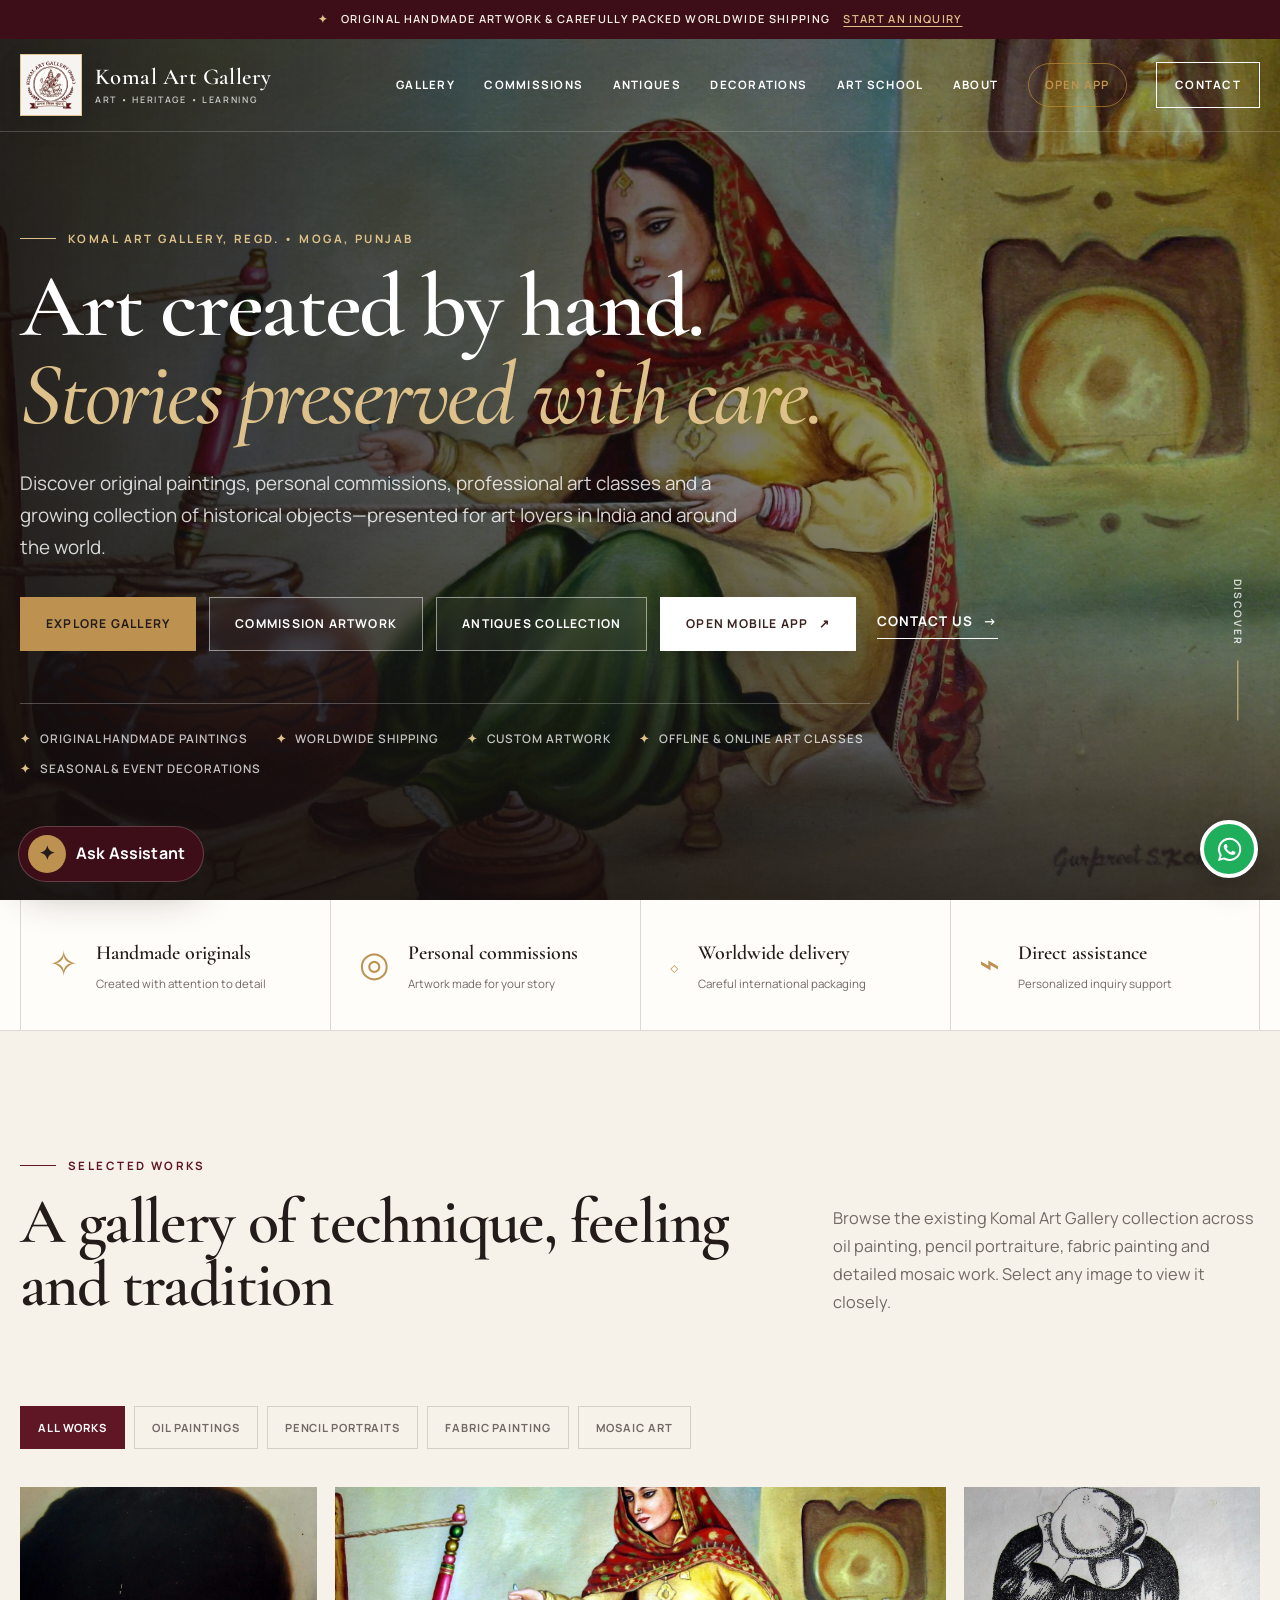
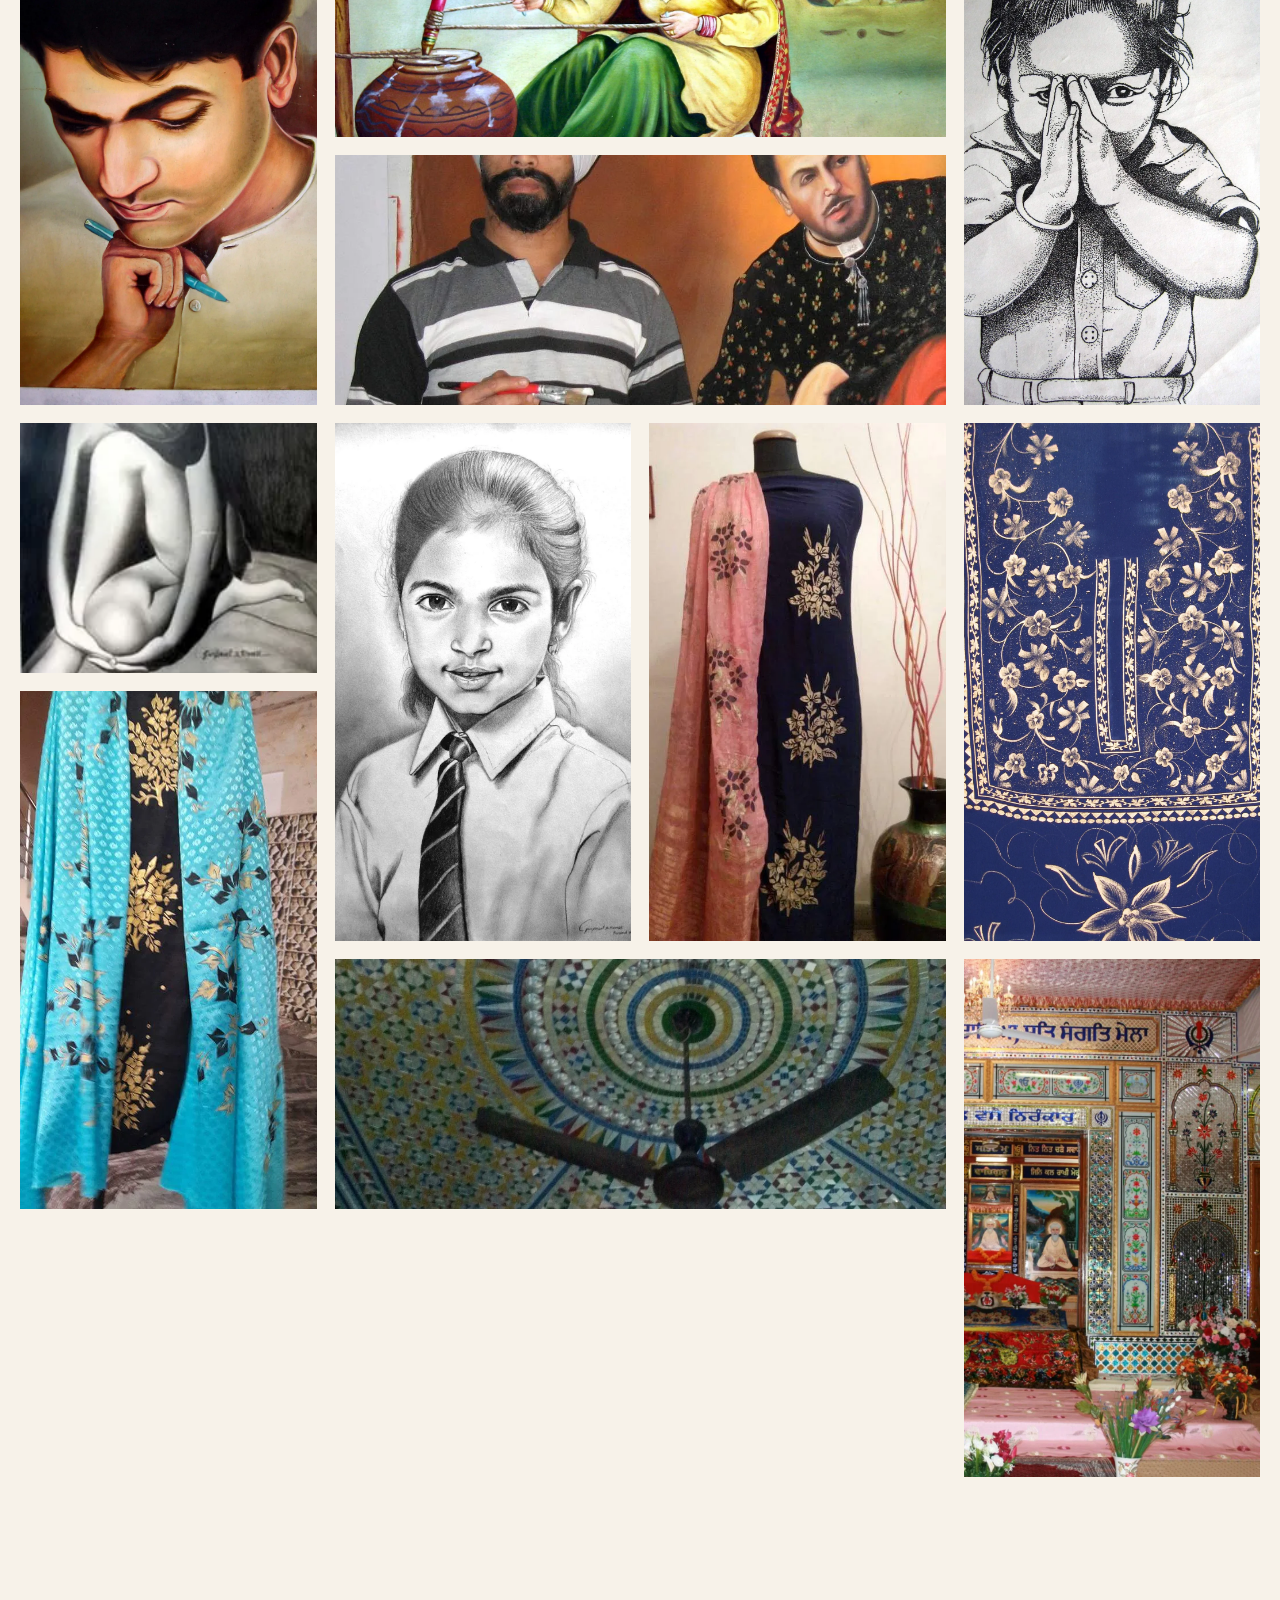
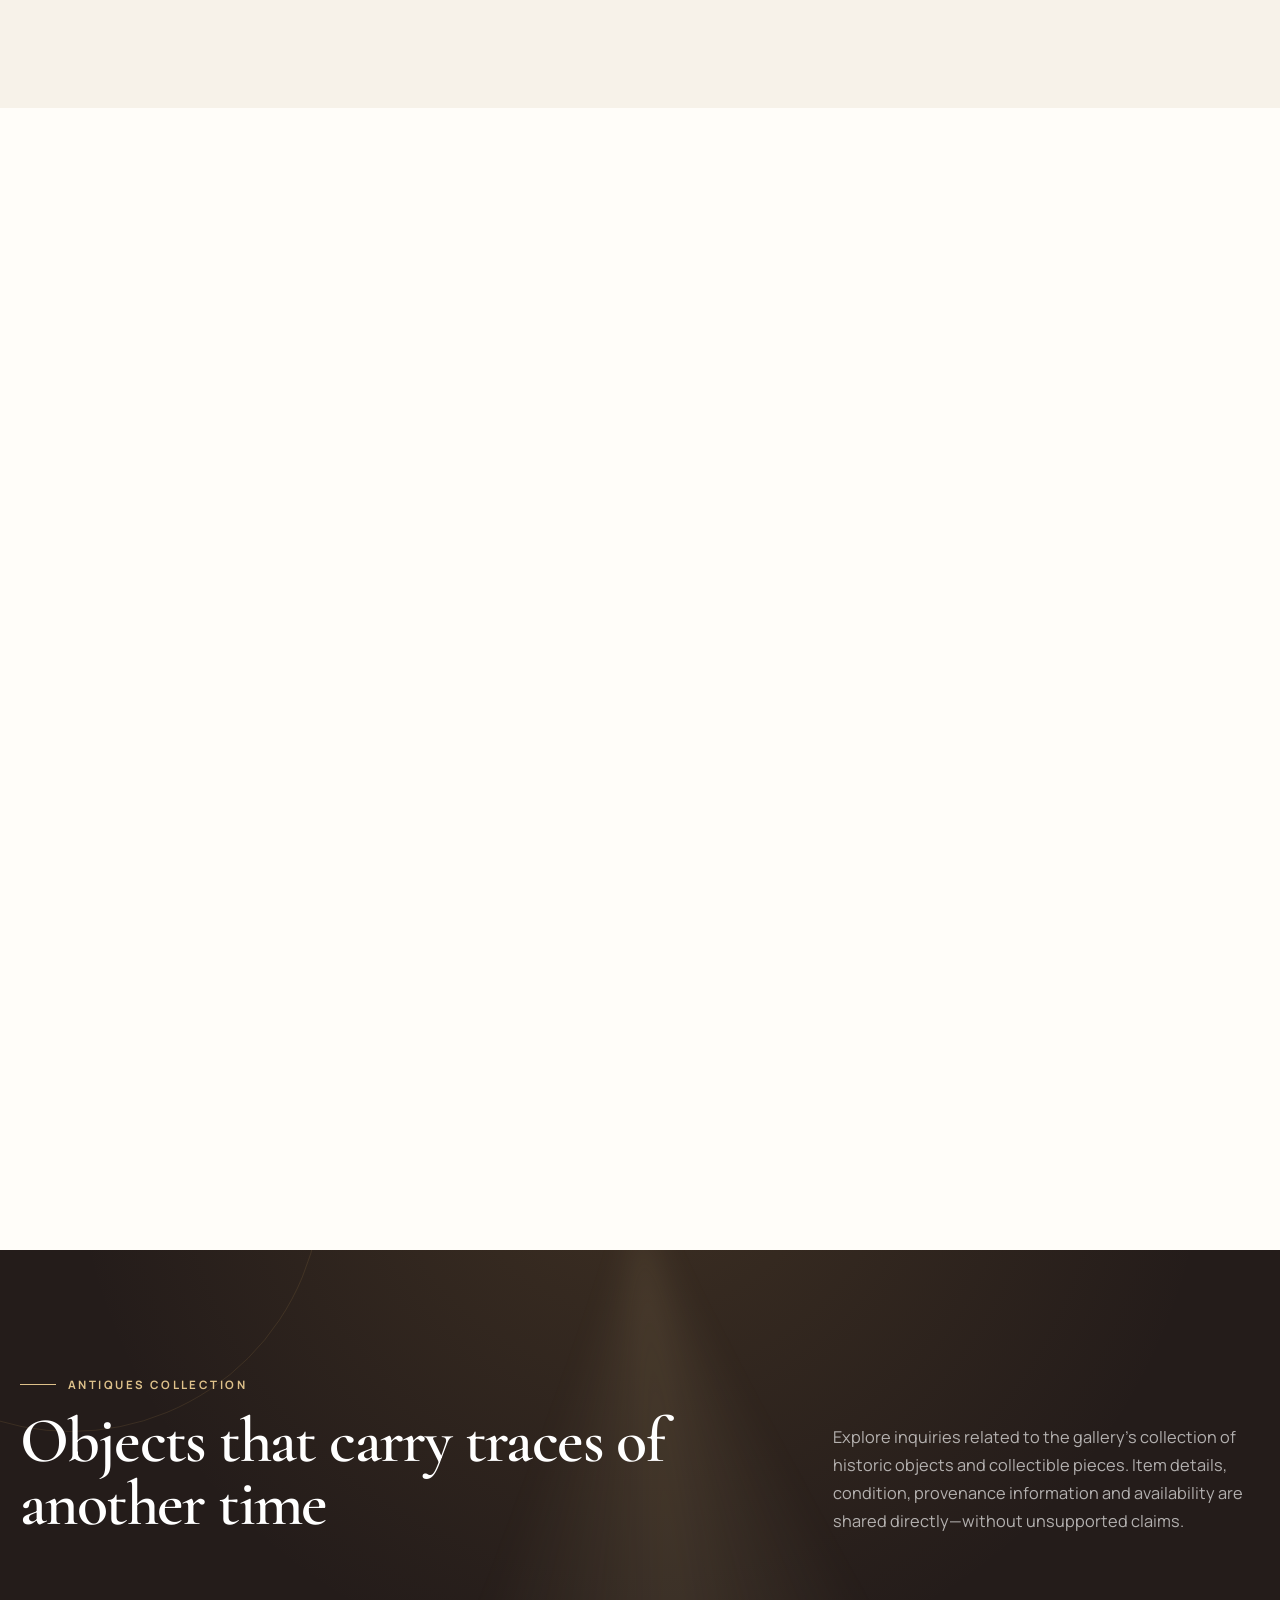
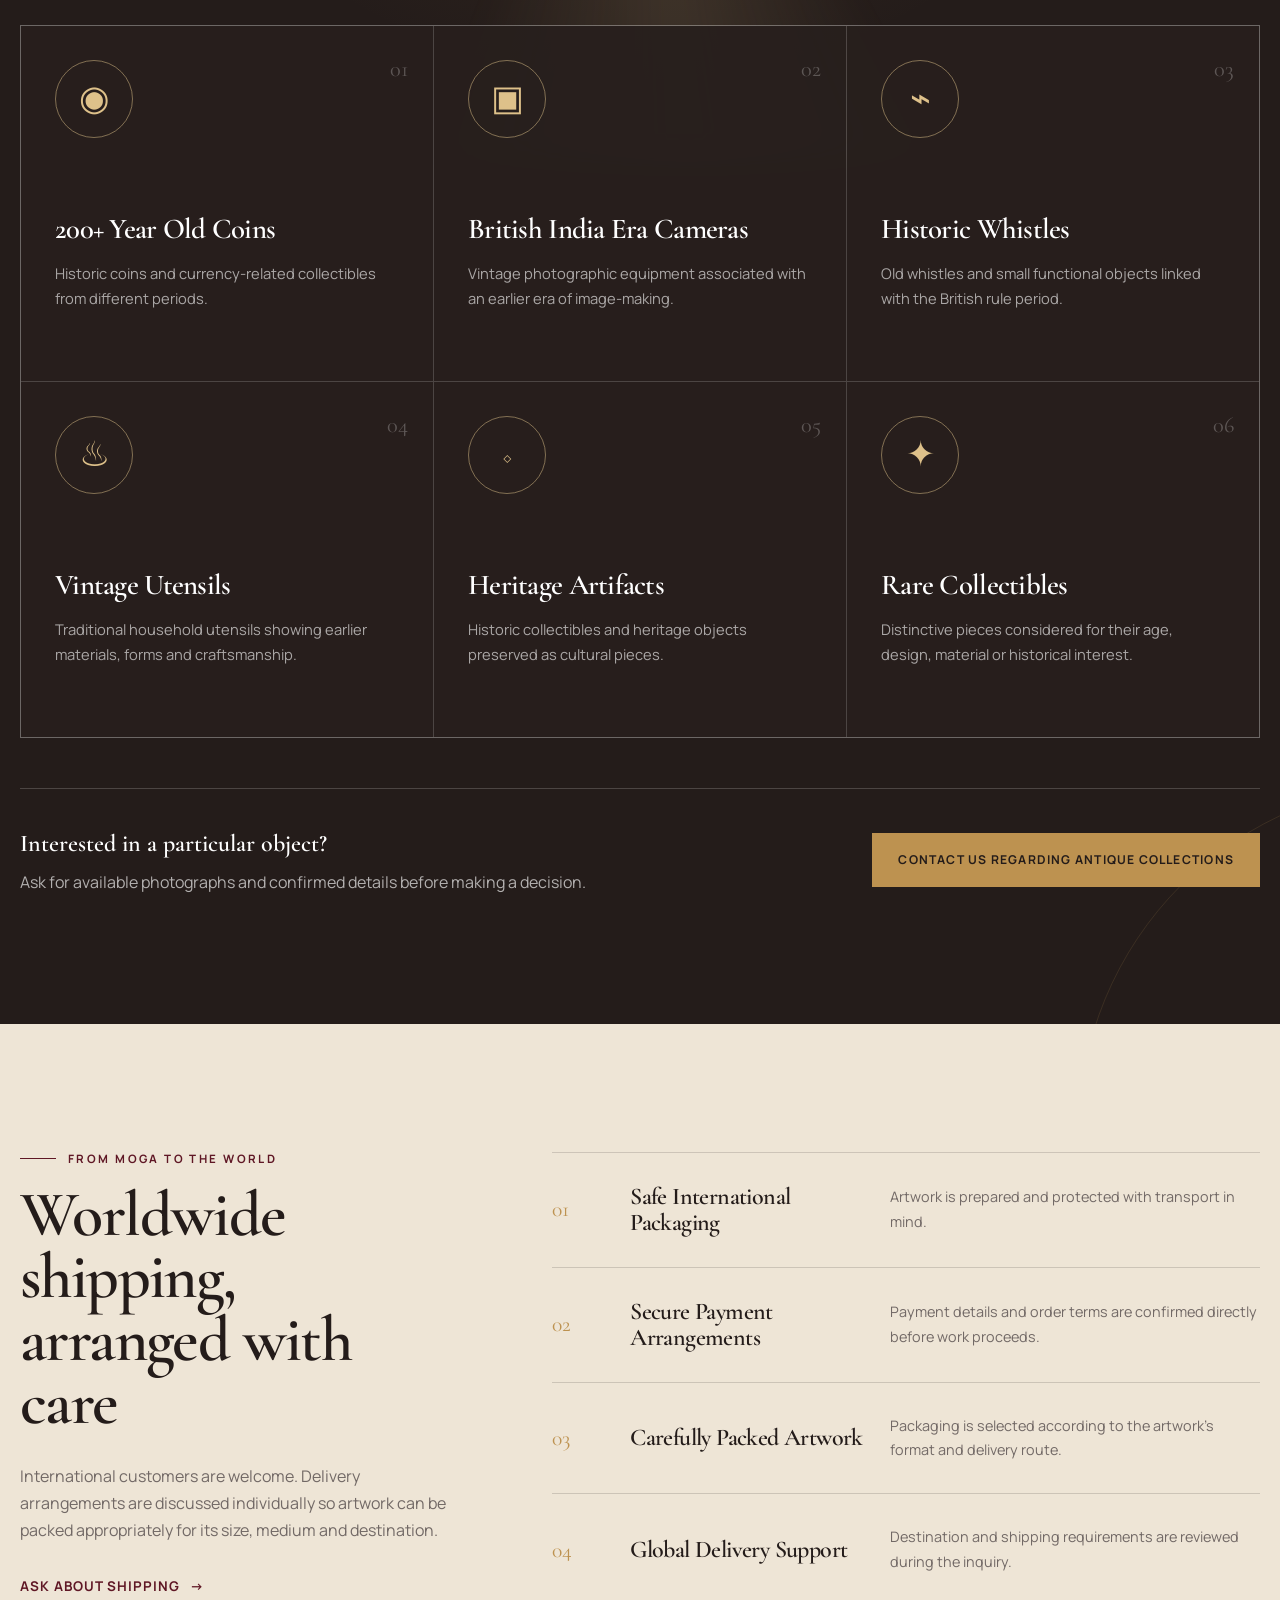
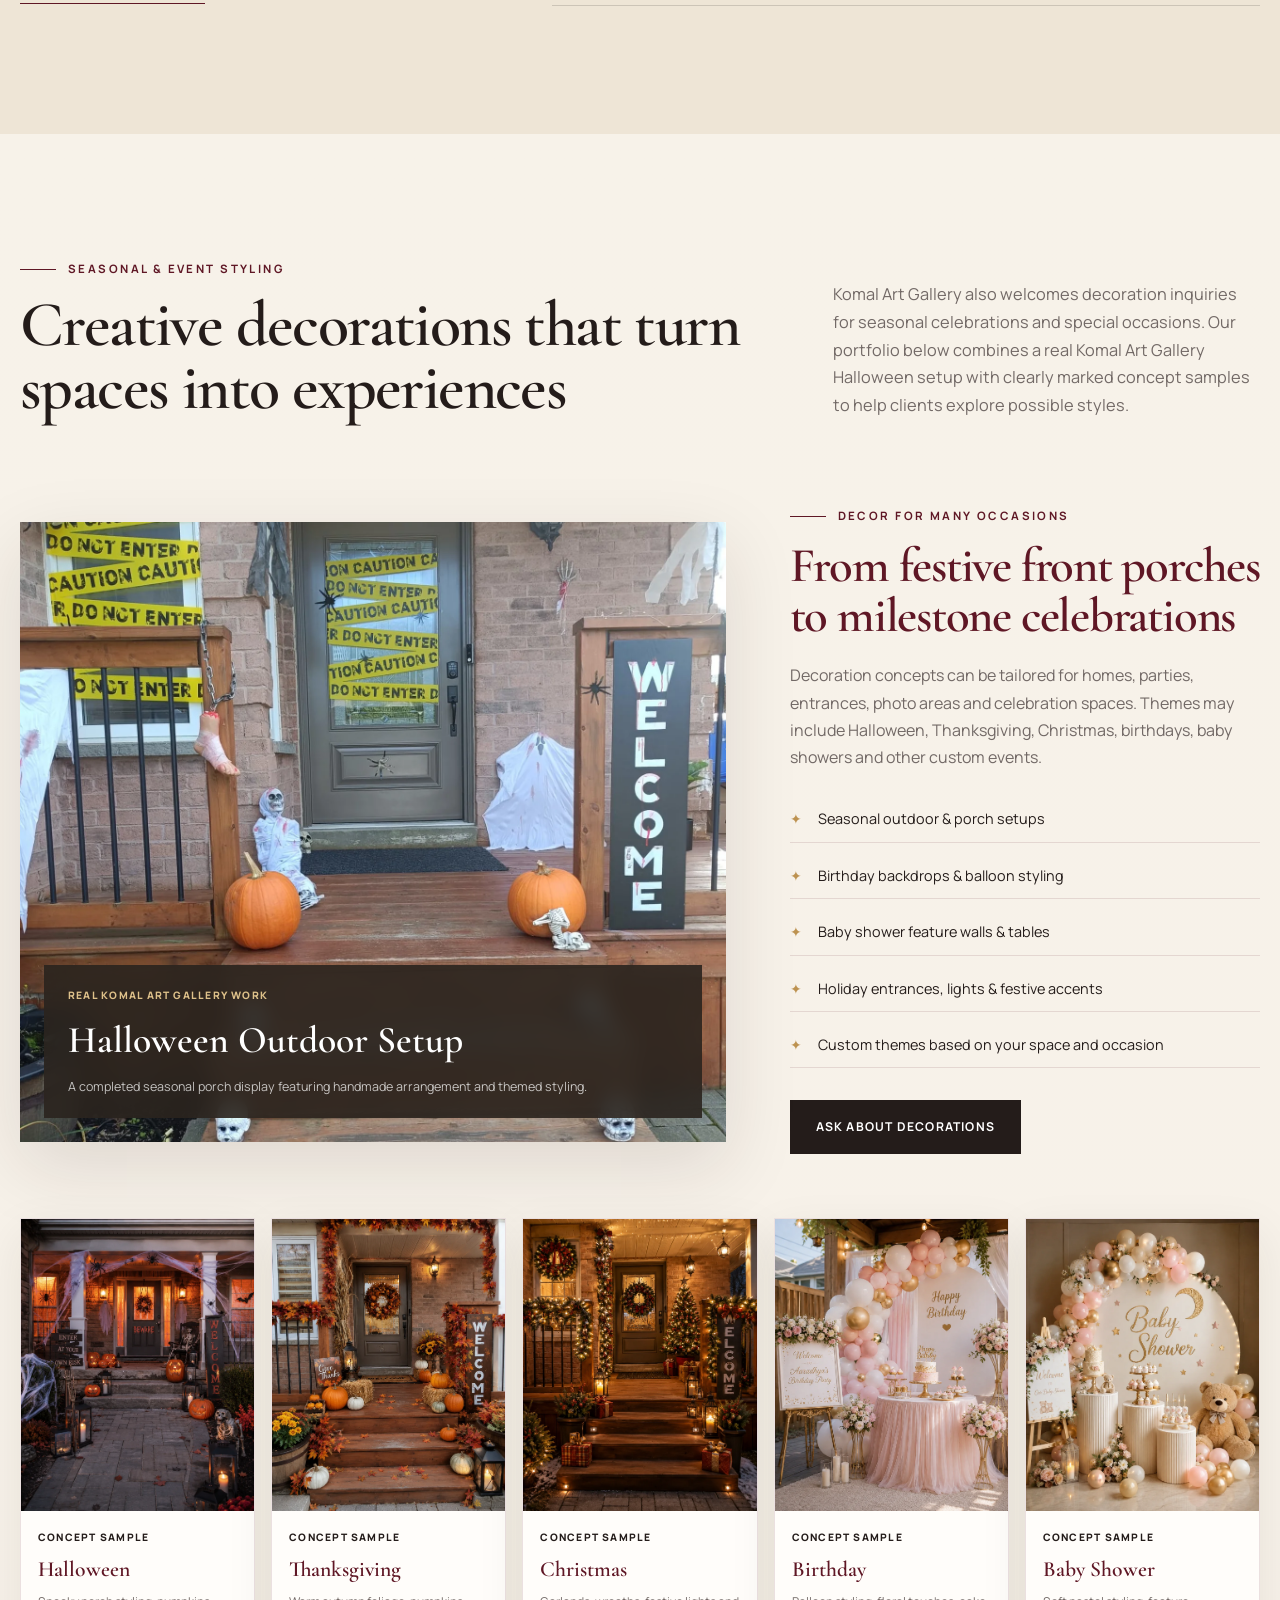
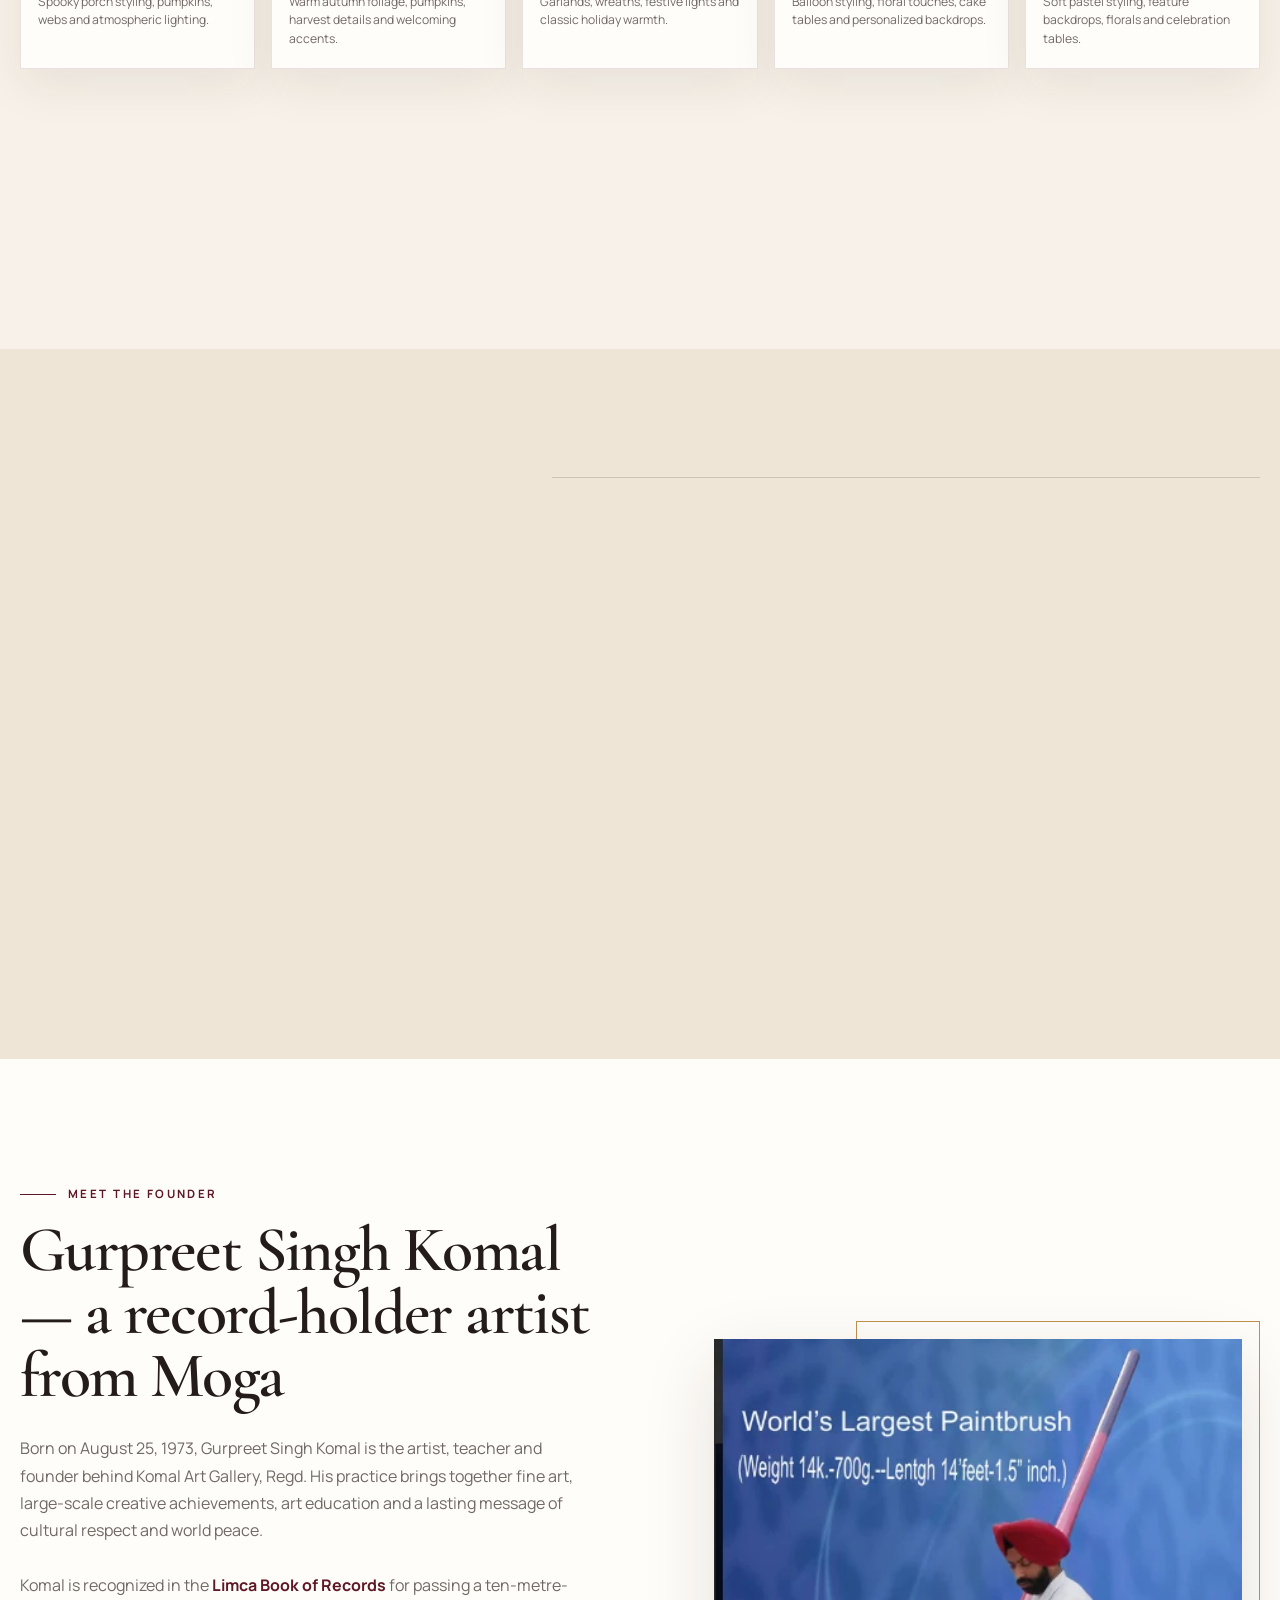
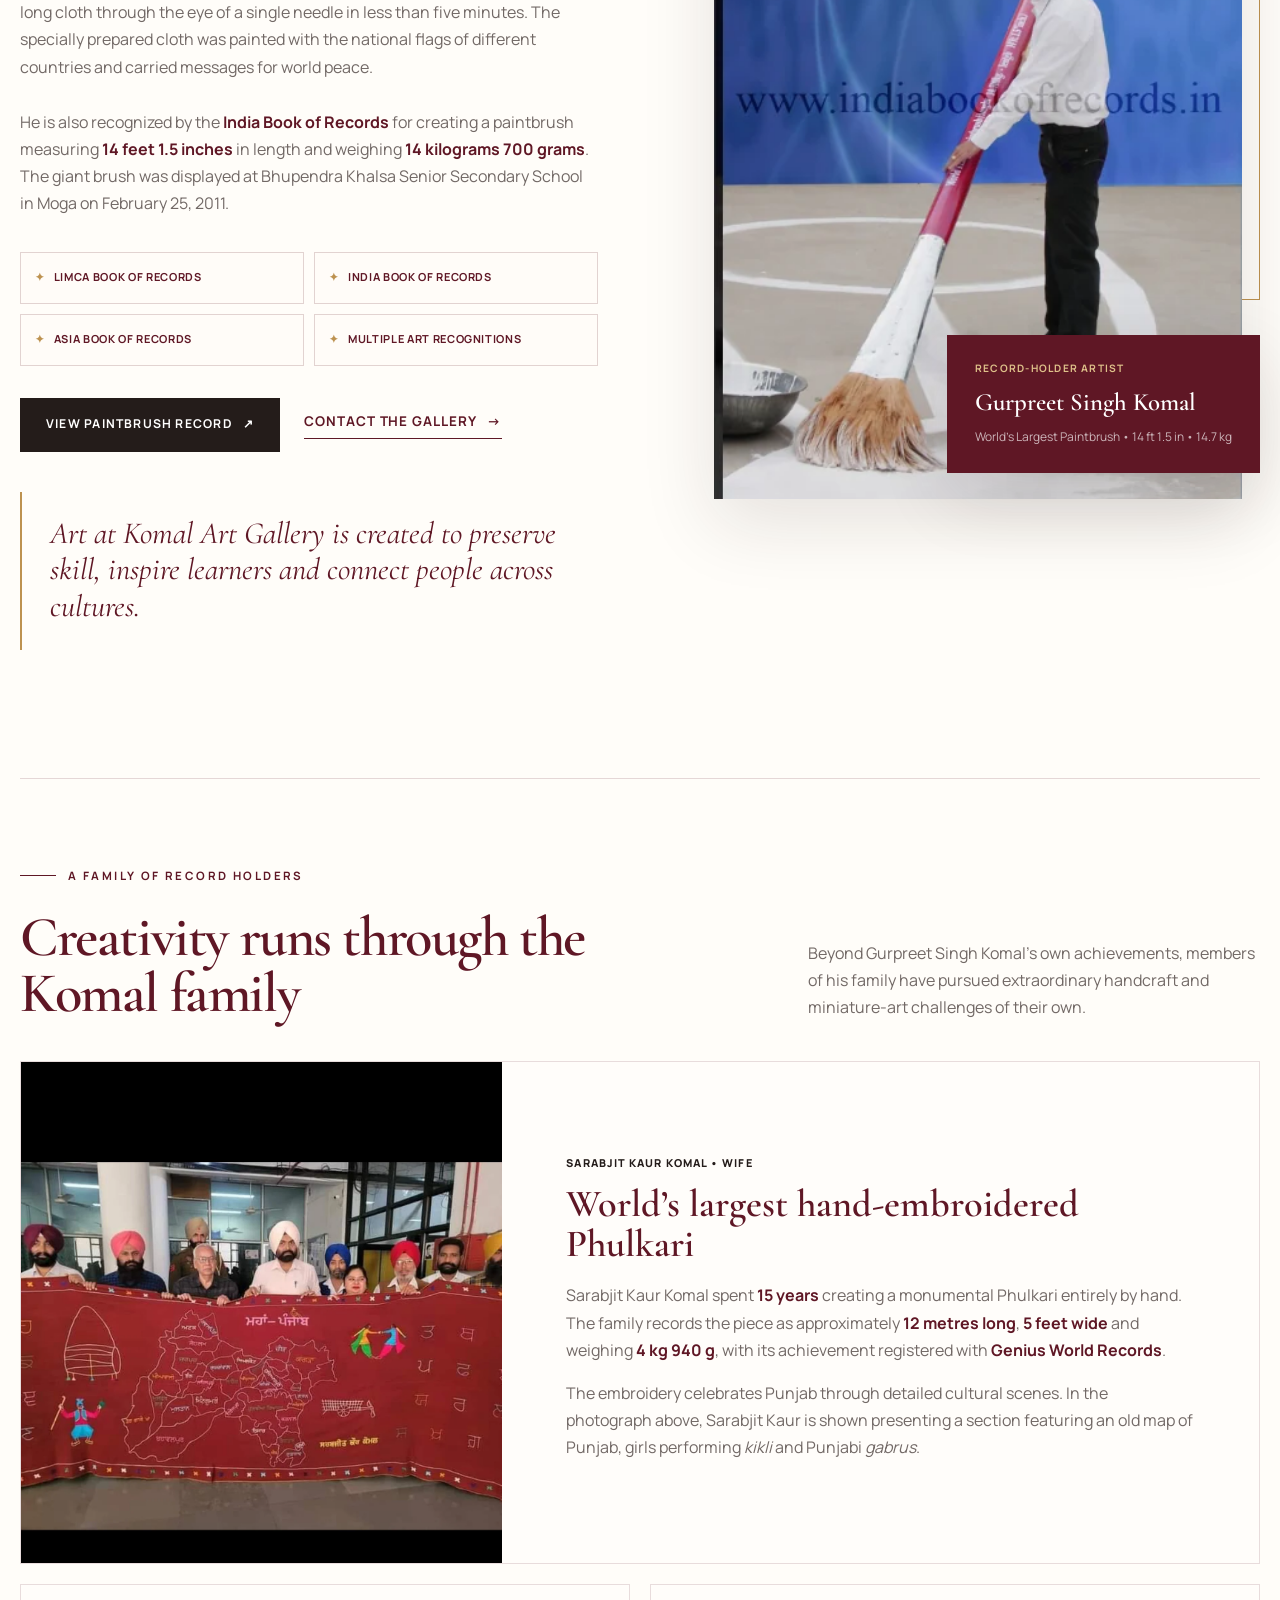
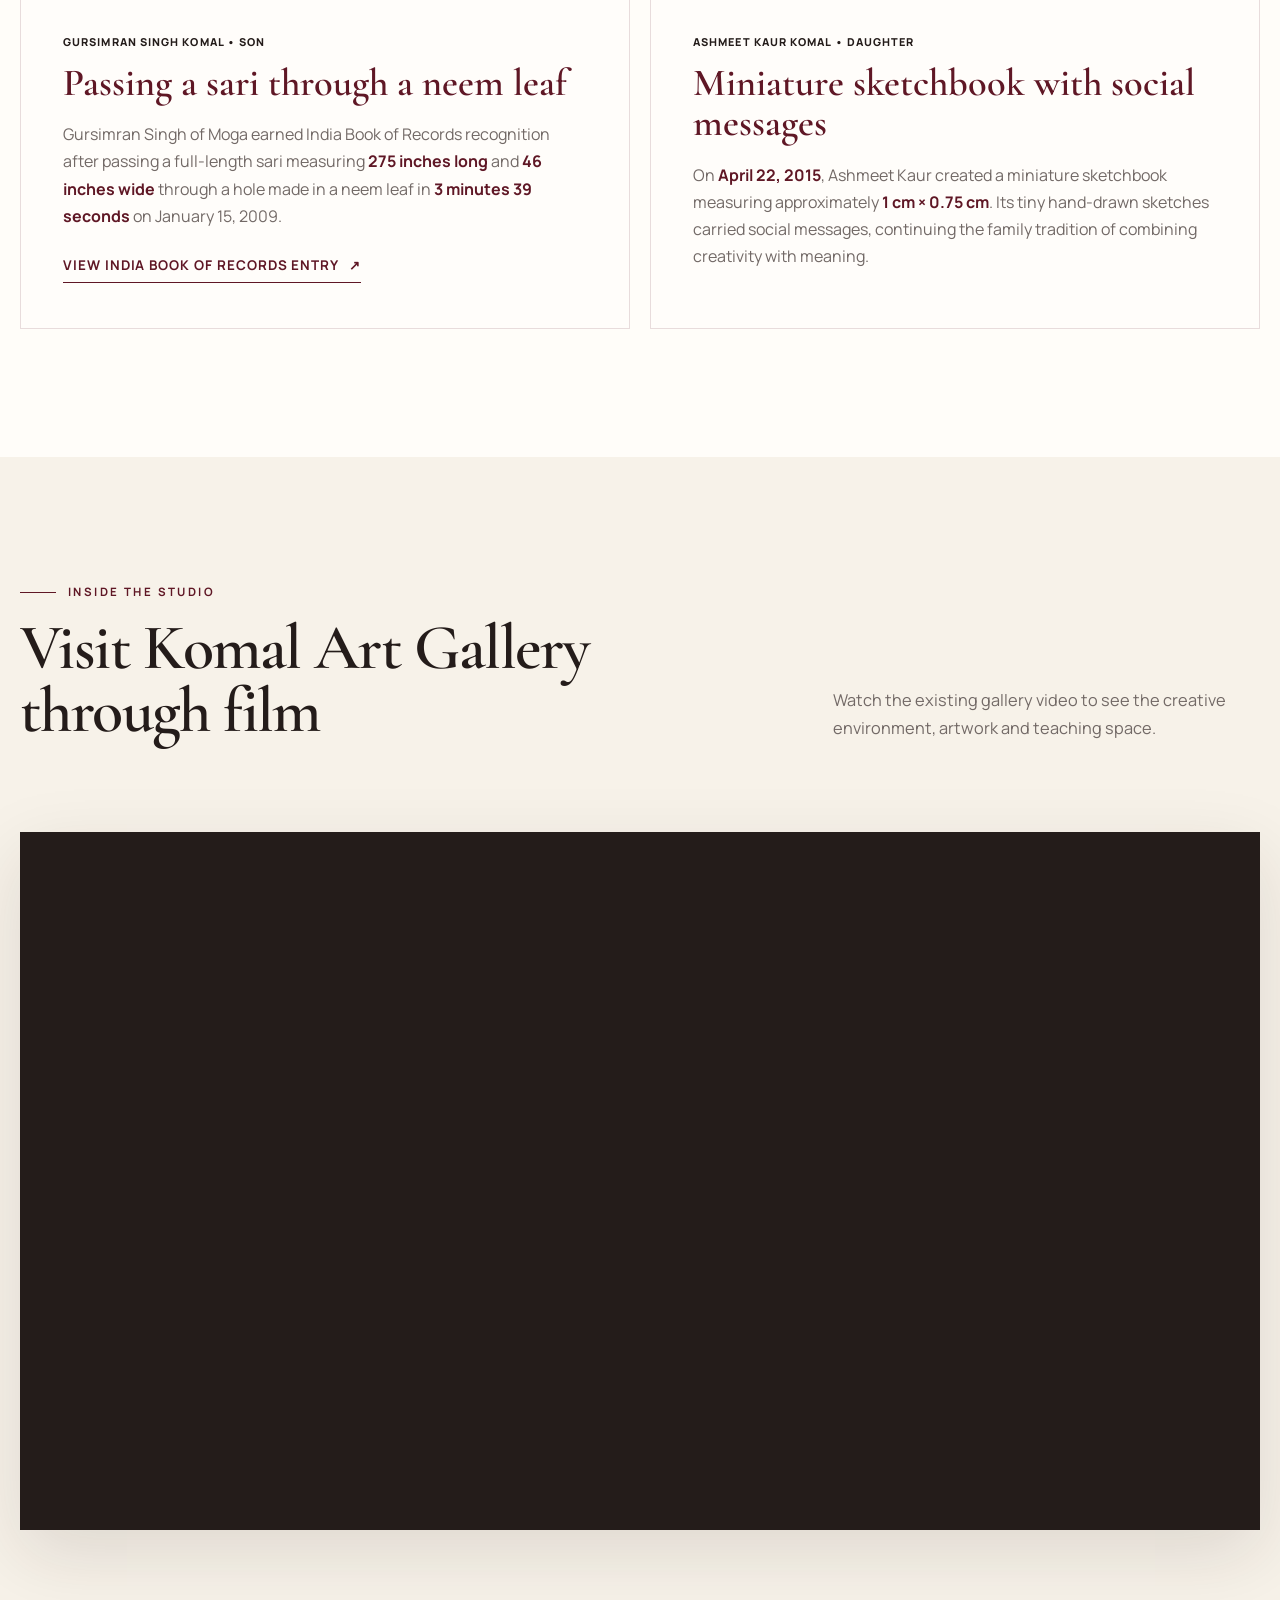
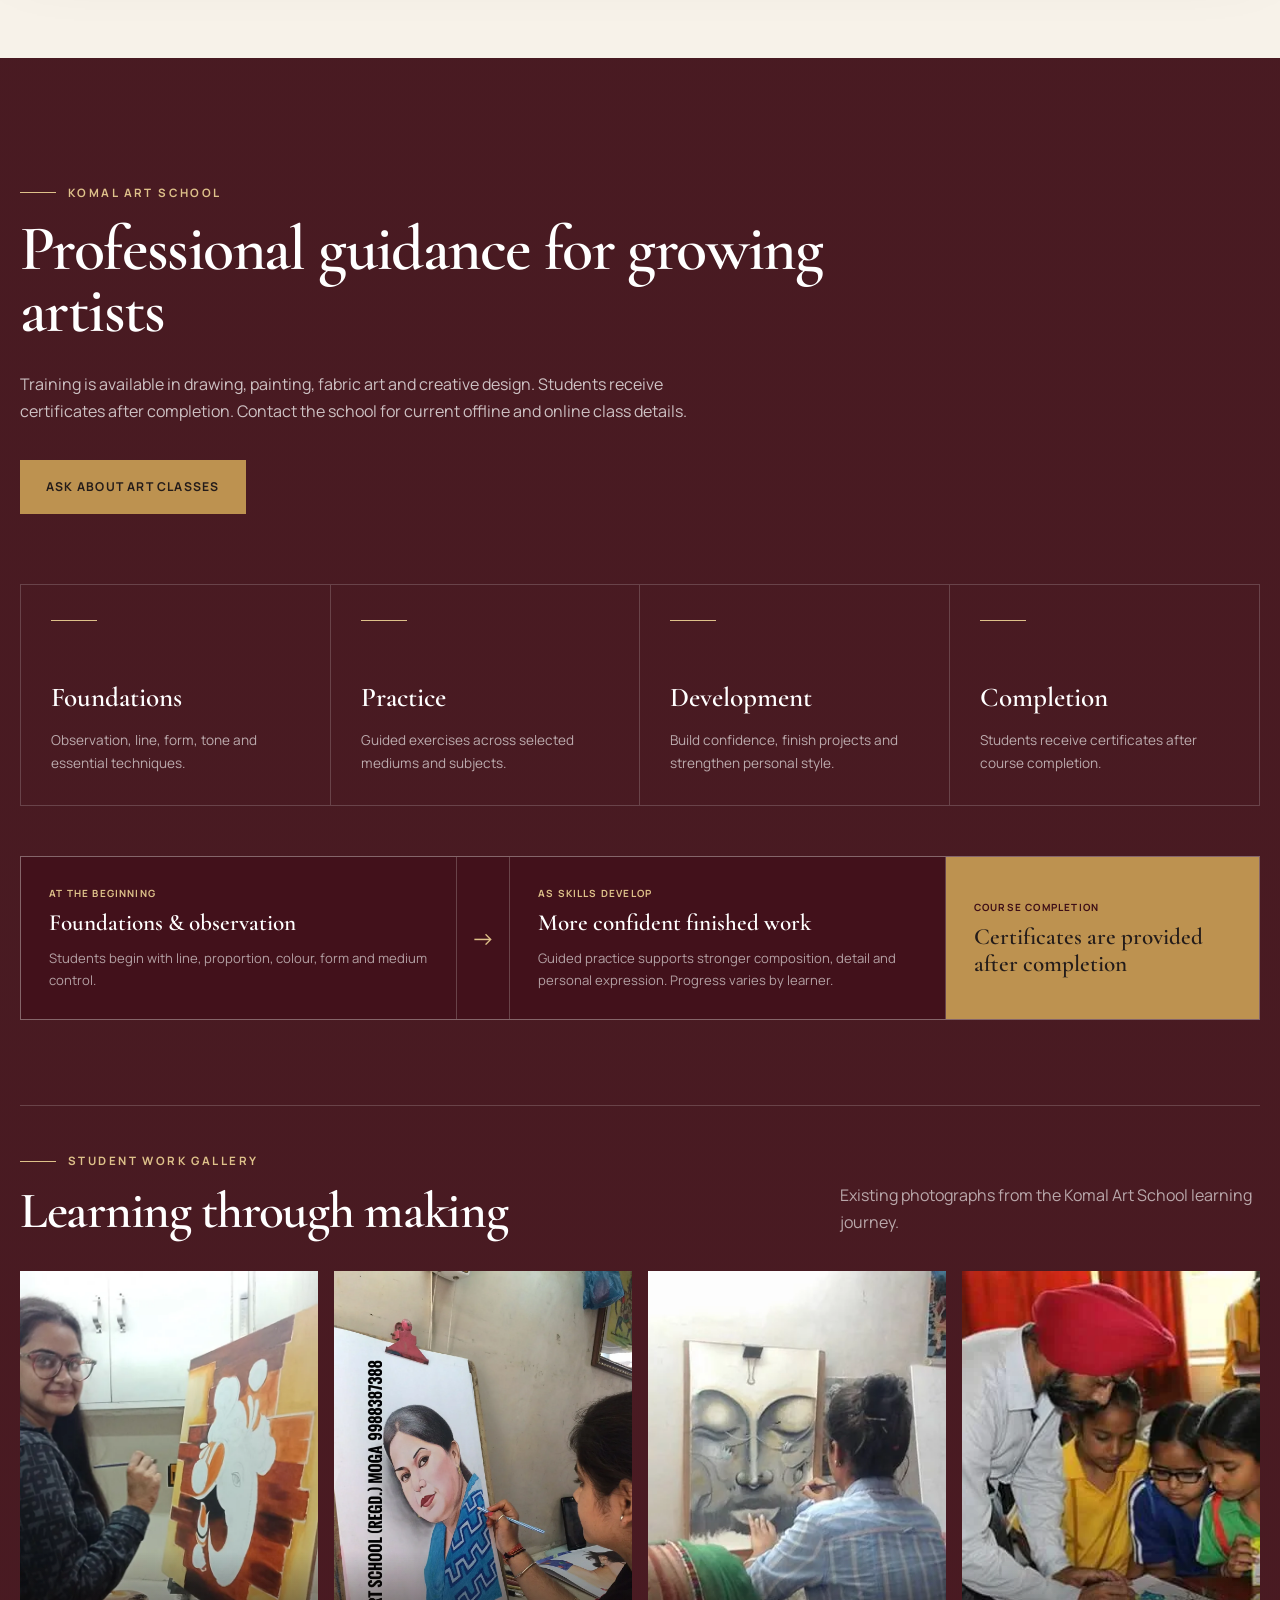
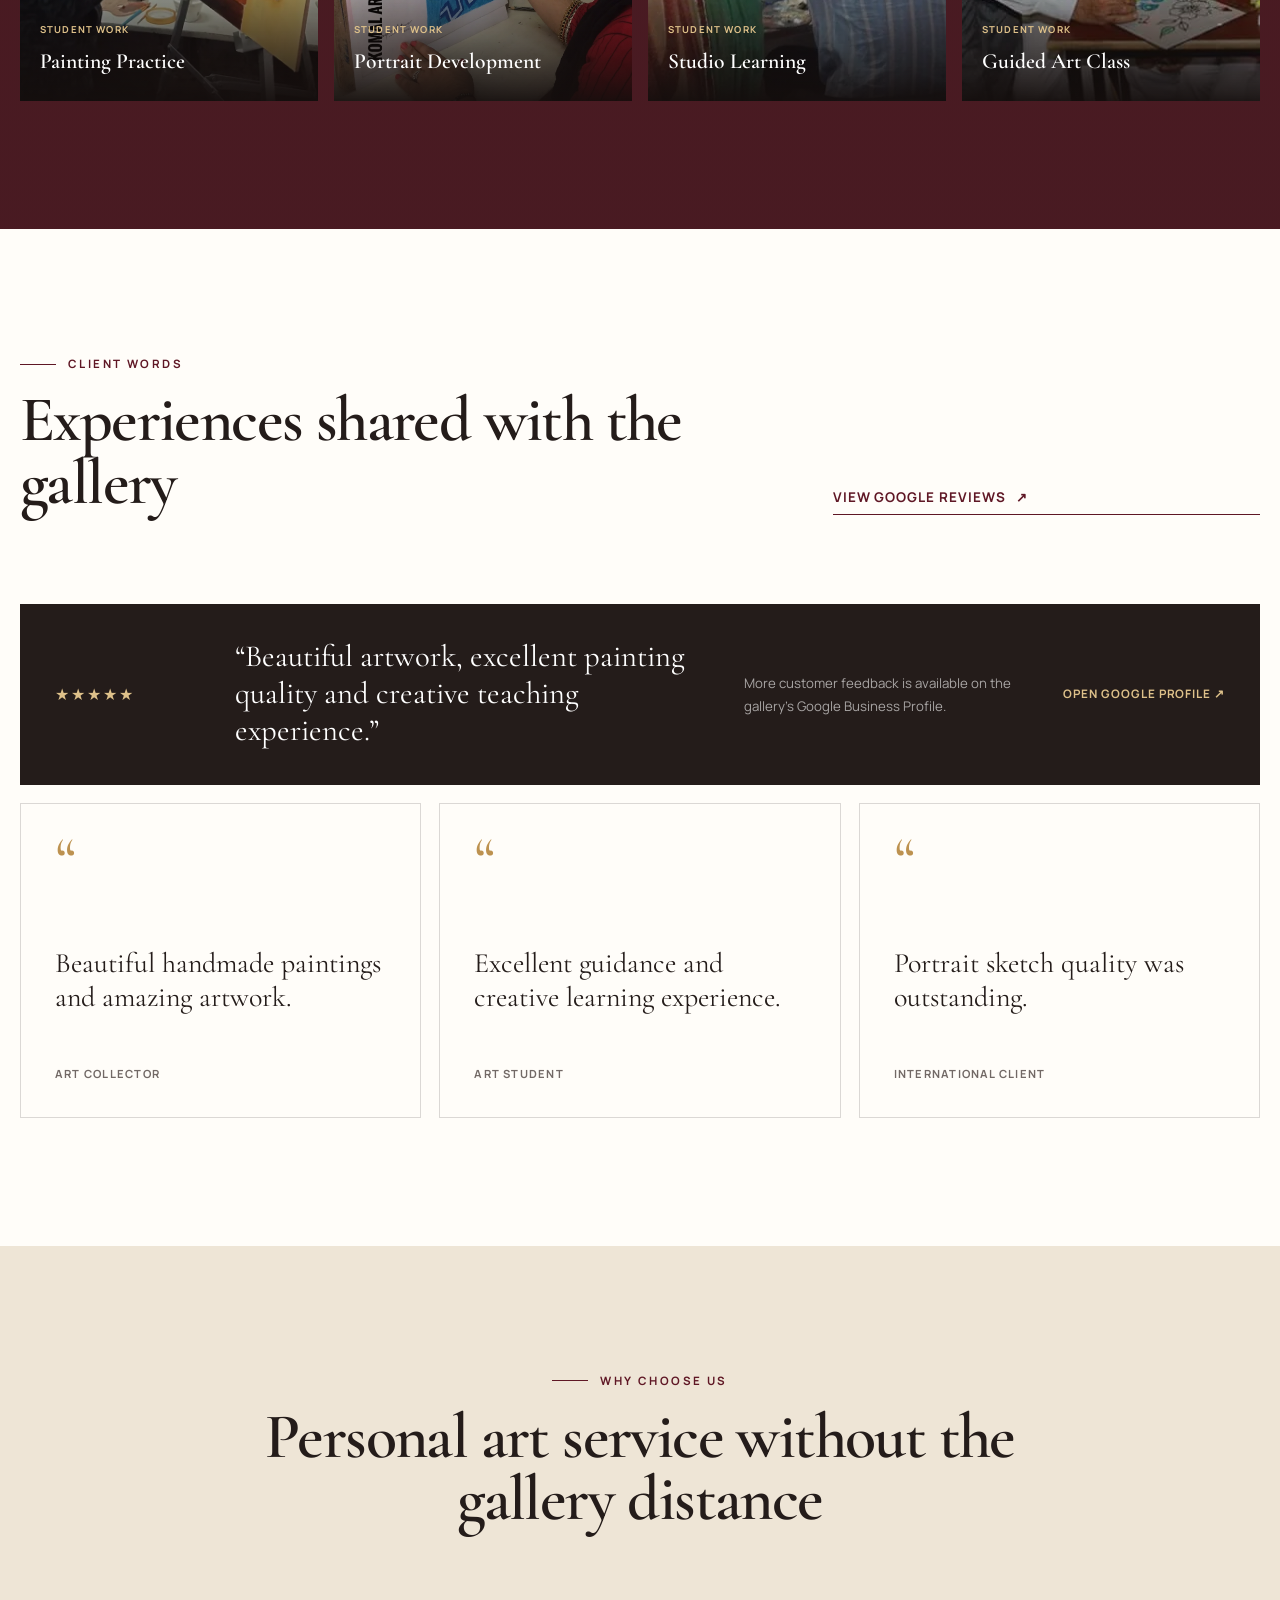
==== commit b9d95b83: "Add decorations and record-holder family updates" ====
--- a/index.html
+++ b/index.html
@@ -188,6 +188,7 @@
         <a href="#gallery">Gallery</a>
         <a href="#commissions">Commissions</a>
         <a href="#antiques">Antiques</a>
+        <a href="#decorations">Decorations</a>
         <a href="#school">Art School</a>
         <a href="#about">About</a>
         <a href="https://komal-art-gallery.expo.app" class="nav-app" target="_blank" rel="noopener noreferrer">Open App</a>
@@ -221,6 +222,7 @@
           <li>Worldwide Shipping</li>
           <li>Custom Artwork</li>
           <li>Offline &amp; Online Art Classes</li>
+          <li>Seasonal &amp; Event Decorations</li>
         </ul>
       </div>
       <a class="scroll-cue" href="#gallery" aria-label="Scroll to artwork gallery">
@@ -384,6 +386,86 @@
         <div class="antique-note reveal">
           <p><strong>Interested in a particular object?</strong> Ask for available photographs and confirmed details before making a decision.</p>
           <a class="button button-gold" href="#contact" data-inquiry="Antiques Inquiry">Contact us regarding Antique Collections</a>
+        </div>
+      </div>
+    </section>
+
+    <section class="section shipping-section" aria-labelledby="shipping-title">
+      <div class="container shipping-layout">
+        <div class="shipping-copy reveal">
+          <p class="eyebrow">From Moga to the world</p>
+          <h2 id="shipping-title">Worldwide shipping, arranged with care</h2>
+          <p>International customers are welcome. Delivery arrangements are discussed individually so artwork can be packed appropriately for its size, medium and destination.</p>
+          <a class="text-link" href="#contact" data-inquiry="General Inquiry">Ask about shipping <span aria-hidden="true">→</span></a>
+        </div>
+        <div class="shipping-features">
+          <article class="reveal"><span>01</span><h3>Safe International Packaging</h3><p>Artwork is prepared and protected with transport in mind.</p></article>
+          <article class="reveal"><span>02</span><h3>Secure Payment Arrangements</h3><p>Payment details and order terms are confirmed directly before work proceeds.</p></article>
+          <article class="reveal"><span>03</span><h3>Carefully Packed Artwork</h3><p>Packaging is selected according to the artwork’s format and delivery route.</p></article>
+          <article class="reveal"><span>04</span><h3>Global Delivery Support</h3><p>Destination and shipping requirements are reviewed during the inquiry.</p></article>
+        </div>
+      </div>
+    </section>
+
+    <section id="decorations" class="section decorations-section" aria-labelledby="decorations-title">
+      <div class="container">
+        <div class="section-heading reveal">
+          <div>
+            <p class="eyebrow">Seasonal &amp; event styling</p>
+            <h2 id="decorations-title">Creative decorations that turn spaces into experiences</h2>
+          </div>
+          <p>Komal Art Gallery also welcomes decoration inquiries for seasonal celebrations and special occasions. Our portfolio below combines a real Komal Art Gallery Halloween setup with clearly marked concept samples to help clients explore possible styles.</p>
+        </div>
+
+        <div class="decorations-feature reveal">
+          <figure class="decorations-real">
+            <picture>
+              <source srcset="images/decorations/real-halloween-setup.webp" type="image/webp">
+              <img src="images/decorations/real-halloween-setup.jpg" alt="Real Halloween porch decoration setup by Komal Art Gallery with pumpkins, skulls, caution tape and hanging spooky decorations" width="3024" height="4032" loading="lazy">
+            </picture>
+            <figcaption><span>Real Komal Art Gallery work</span><strong>Halloween Outdoor Setup</strong><small>A completed seasonal porch display featuring handmade arrangement and themed styling.</small></figcaption>
+          </figure>
+          <div class="decorations-copy">
+            <p class="eyebrow">Decor for many occasions</p>
+            <h3>From festive front porches to milestone celebrations</h3>
+            <p>Decoration concepts can be tailored for homes, parties, entrances, photo areas and celebration spaces. Themes may include Halloween, Thanksgiving, Christmas, birthdays, baby showers and other custom events.</p>
+            <ul class="decorations-list">
+              <li>Seasonal outdoor &amp; porch setups</li>
+              <li>Birthday backdrops &amp; balloon styling</li>
+              <li>Baby shower feature walls &amp; tables</li>
+              <li>Holiday entrances, lights &amp; festive accents</li>
+              <li>Custom themes based on your space and occasion</li>
+            </ul>
+            <a class="button button-dark" href="#contact" data-inquiry="Decorations Inquiry">Ask About Decorations</a>
+          </div>
+        </div>
+
+        <div class="decorations-gallery" aria-label="Decoration concept samples">
+          <figure class="decor-card reveal">
+            <picture><source srcset="images/decorations/sample-halloween.webp" type="image/webp"><img src="images/decorations/sample-halloween.png" alt="Halloween decoration concept with pumpkins, spider webs, skeletons and lanterns" width="1102" height="1377" loading="lazy"></picture>
+            <figcaption><small>Concept sample</small><strong>Halloween</strong><span>Spooky porch styling, pumpkins, webs and atmospheric lighting.</span></figcaption>
+          </figure>
+          <figure class="decor-card reveal">
+            <picture><source srcset="images/decorations/sample-thanksgiving.webp" type="image/webp"><img src="images/decorations/sample-thanksgiving.png" alt="Thanksgiving porch decoration concept with pumpkins, autumn leaves, hay bales and lanterns" width="1102" height="1377" loading="lazy"></picture>
+            <figcaption><small>Concept sample</small><strong>Thanksgiving</strong><span>Warm autumn foliage, pumpkins, harvest details and welcoming accents.</span></figcaption>
+          </figure>
+          <figure class="decor-card reveal">
+            <picture><source srcset="images/decorations/sample-christmas.webp" type="image/webp"><img src="images/decorations/sample-christmas.png" alt="Christmas porch decoration concept with garlands, warm lights, wreaths, gifts and a Christmas tree" width="1102" height="1377" loading="lazy"></picture>
+            <figcaption><small>Concept sample</small><strong>Christmas</strong><span>Garlands, wreaths, festive lights and classic holiday warmth.</span></figcaption>
+          </figure>
+          <figure class="decor-card reveal">
+            <picture><source srcset="images/decorations/sample-birthday.webp" type="image/webp"><img src="images/decorations/sample-birthday.png" alt="Birthday party decoration concept with balloon arch, flowers, cake table and elegant backdrop" width="1102" height="1377" loading="lazy"></picture>
+            <figcaption><small>Concept sample</small><strong>Birthday</strong><span>Balloon styling, floral touches, cake tables and personalized backdrops.</span></figcaption>
+          </figure>
+          <figure class="decor-card reveal">
+            <picture><source srcset="images/decorations/sample-baby-shower.webp" type="image/webp"><img src="images/decorations/sample-baby-shower.png" alt="Baby shower decoration concept with pastel balloons, teddy bear, flowers and dessert pedestals" width="1102" height="1377" loading="lazy"></picture>
+            <figcaption><small>Concept sample</small><strong>Baby Shower</strong><span>Soft pastel styling, feature backdrops, florals and celebration tables.</span></figcaption>
+          </figure>
+        </div>
+
+        <div class="decorations-note reveal">
+          <div><small>Planning something different?</small><strong>Custom decoration themes are welcome.</strong></div>
+          <a class="text-link" href="#contact" data-inquiry="Decorations Inquiry">Tell us your occasion <span aria-hidden="true">→</span></a>
         </div>
       </div>
     </section>
@@ -439,6 +521,43 @@
             <span>World’s Largest Paintbrush • 14 ft 1.5 in • 14.7 kg</span>
           </figcaption>
         </figure>
+      </div>
+      <div class="container record-family reveal" aria-labelledby="record-family-title">
+        <div class="record-family-heading">
+          <p class="eyebrow">A family of record holders</p>
+          <h3 id="record-family-title">Creativity runs through the Komal family</h3>
+          <p>Beyond Gurpreet Singh Komal’s own achievements, members of his family have pursued extraordinary handcraft and miniature-art challenges of their own.</p>
+        </div>
+
+        <div class="family-record-grid">
+          <article class="family-record-card family-record-feature">
+            <div class="family-record-image">
+              <picture>
+                <source srcset="images/records/sarabjit-kaur-komal-phulkari.webp" type="image/webp">
+                <img src="images/records/sarabjit-kaur-komal-phulkari.png" alt="Sarabjit Kaur Komal presenting part of her large hand-embroidered Phulkari showing an old map of Punjab and Punjabi cultural motifs" width="1200" height="1200" loading="lazy">
+              </picture>
+            </div>
+            <div class="family-record-body">
+              <span class="family-role">Sarabjit Kaur Komal • Wife</span>
+              <h4>World’s largest hand-embroidered Phulkari</h4>
+              <p>Sarabjit Kaur Komal spent <strong>15 years</strong> creating a monumental Phulkari entirely by hand. The family records the piece as approximately <strong>12 metres long</strong>, <strong>5 feet wide</strong> and weighing <strong>4 kg 940 g</strong>, with its achievement registered with <strong>Genius World Records</strong>.</p>
+              <p>The embroidery celebrates Punjab through detailed cultural scenes. In the photograph above, Sarabjit Kaur is shown presenting a section featuring an old map of Punjab, girls performing <em>kikli</em> and Punjabi <em>gabrus</em>.</p>
+            </div>
+          </article>
+
+          <article class="family-record-card">
+            <span class="family-role">Gursimran Singh Komal • Son</span>
+            <h4>Passing a sari through a neem leaf</h4>
+            <p>Gursimran Singh of Moga earned India Book of Records recognition after passing a full-length sari measuring <strong>275 inches long</strong> and <strong>46 inches wide</strong> through a hole made in a neem leaf in <strong>3 minutes 39 seconds</strong> on January 15, 2009.</p>
+            <a class="text-link" href="https://indiabookofrecords.in/passing-a-sari-through-a-neem-leaf/" target="_blank" rel="noopener noreferrer">View India Book of Records entry <span aria-hidden="true">↗</span></a>
+          </article>
+
+          <article class="family-record-card">
+            <span class="family-role">Ashmeet Kaur Komal • Daughter</span>
+            <h4>Miniature sketchbook with social messages</h4>
+            <p>On <strong>April 22, 2015</strong>, Ashmeet Kaur created a miniature sketchbook measuring approximately <strong>1 cm × 0.75 cm</strong>. Its tiny hand-drawn sketches carried social messages, continuing the family tradition of combining creativity with meaning.</p>
+          </article>
+        </div>
       </div>
     </section>
 
@@ -548,6 +667,7 @@
           <details class="reveal"><summary>Can I order a custom portrait or painting?<span aria-hidden="true">＋</span></summary><p>Yes. Use the contact form and select “Custom Artwork Inquiry.” Include the subject, preferred medium, approximate size, destination and any relevant reference-image details.</p></details>
           <details class="reveal"><summary>Are art classes available online?<span aria-hidden="true">＋</span></summary><p>Komal Art School accepts inquiries for both offline and online learning. Current course availability and schedules are shared directly.</p></details>
           <details class="reveal"><summary>How can I ask about an antique item?<span aria-hidden="true">＋</span></summary><p>Select “Antiques Inquiry” below and describe the type of object you are interested in. Photographs, confirmed details and availability can then be shared directly.</p></details>
+          <details class="reveal"><summary>Can I inquire about seasonal or event decorations?<span aria-hidden="true">＋</span></summary><p>Yes. Select “Decorations Inquiry” and share your occasion, preferred theme, approximate date, location and the area you would like decorated. Availability and final design details are confirmed directly.</p></details>
         </div>
       </div>
     </section>
@@ -590,6 +710,7 @@
                   <option value="Custom Artwork Inquiry">Custom Artwork Inquiry</option>
                   <option value="Art Classes Inquiry">Art Classes Inquiry</option>
                   <option value="Antiques Inquiry">Antiques Inquiry</option>
+                  <option value="Decorations Inquiry">Decorations Inquiry</option>
                   <option value="General Inquiry">General Inquiry</option>
                   <option value="Other">Other</option>
                 </select>
@@ -618,7 +739,7 @@
         <a class="brand inverse" href="#home"><span class="brand-mark" aria-hidden="true"><img src="images/branding/komal-art-gallery-logo.webp" alt="" width="640" height="640" loading="lazy"></span><span class="brand-copy"><strong>Komal Art Gallery</strong><small>Art • Heritage • Learning</small></span></a>
         <p>Original paintings, custom artwork, art classes and antique inquiries from Moga, Punjab—with worldwide shipping available.</p>
       </div>
-      <div><h2>Explore</h2><a href="#gallery">Artwork Gallery</a><a href="#commissions">Commissioned Art</a><a href="#antiques">Antiques Collection</a><a href="#school">Art Classes</a></div>
+      <div><h2>Explore</h2><a href="#gallery">Artwork Gallery</a><a href="#commissions">Commissioned Art</a><a href="#antiques">Antiques Collection</a><a href="#decorations">Decorations</a><a href="#school">Art Classes</a></div>
       <div><h2>Artwork</h2><a href="#gallery" data-filter-link="oil">Oil Paintings</a><a href="#gallery" data-filter-link="pencil">Pencil Portraits</a><a href="#gallery" data-filter-link="fabric">Fabric Painting</a><a href="#gallery" data-filter-link="mosaic">Mosaic Art</a></div>
       <div class="footer-contact"><h2>Contact</h2><a href="tel:+919988387388">+91 99883 87388</a><a href="mailto:komalartgallery@gmail.com">komalartgallery@gmail.com</a><span>Moga, Punjab, India</span><a href="#contact">Worldwide Shipping Inquiry</a>
         <div class="footer-socials" aria-label="Komal Art Gallery social media">
--- a/styles.css
+++ b/styles.css
@@ -3090,3 +3090,258 @@
   color: #2a1713;
   transform: translateY(-2px);
 }
+
+/* Decorations portfolio */
+.decorations-section {
+  background: linear-gradient(180deg, var(--ivory) 0%, #f7f1e9 100%);
+}
+
+.decorations-feature {
+  display: grid;
+  grid-template-columns: minmax(0, 1.08fr) minmax(320px, 0.72fr);
+  gap: clamp(32px, 5vw, 72px);
+  align-items: center;
+  margin-top: 54px;
+}
+
+.decorations-real {
+  position: relative;
+  overflow: hidden;
+  margin: 0;
+  min-height: 620px;
+  background: var(--charcoal);
+  box-shadow: var(--shadow);
+}
+
+.decorations-real picture,
+.decorations-real img {
+  width: 100%;
+  height: 100%;
+}
+
+.decorations-real img {
+  position: absolute;
+  inset: 0;
+  object-fit: cover;
+}
+
+.decorations-real figcaption {
+  position: absolute;
+  left: 24px;
+  right: 24px;
+  bottom: 24px;
+  display: grid;
+  gap: 4px;
+  padding: 22px 24px;
+  background: rgba(43, 36, 31, 0.9);
+  color: white;
+  backdrop-filter: blur(10px);
+}
+
+.decorations-real figcaption span,
+.decor-card figcaption small {
+  color: var(--gold-light);
+  font-size: .64rem;
+  font-weight: 800;
+  letter-spacing: .12em;
+  text-transform: uppercase;
+}
+
+.decorations-real figcaption strong {
+  font-family: var(--serif);
+  font-size: clamp(1.6rem, 3vw, 2.35rem);
+  font-weight: 600;
+}
+
+.decorations-real figcaption small {
+  color: rgba(255,255,255,.72);
+  font-size: .78rem;
+  line-height: 1.55;
+}
+
+.decorations-copy h3 {
+  margin: 8px 0 22px;
+  color: var(--burgundy);
+  font-family: var(--serif);
+  font-size: clamp(2rem, 3.8vw, 3.25rem);
+  font-weight: 600;
+  line-height: 1.02;
+}
+
+.decorations-copy > p:not(.eyebrow) {
+  color: var(--muted);
+}
+
+.decorations-list {
+  display: grid;
+  gap: 11px;
+  margin: 26px 0 32px;
+  padding: 0;
+  list-style: none;
+}
+
+.decorations-list li {
+  position: relative;
+  padding: 10px 0 10px 28px;
+  border-bottom: 1px solid rgba(95,23,37,.12);
+  color: var(--charcoal);
+  font-size: .9rem;
+}
+
+.decorations-list li::before {
+  content: "✦";
+  position: absolute;
+  left: 0;
+  color: var(--gold);
+}
+
+.decorations-gallery {
+  display: grid;
+  grid-template-columns: repeat(5, minmax(0, 1fr));
+  gap: 16px;
+  margin-top: 64px;
+}
+
+.decor-card {
+  overflow: hidden;
+  margin: 0;
+  border: 1px solid rgba(95,23,37,.12);
+  background: #fffdfa;
+  box-shadow: 0 16px 45px rgba(43,36,31,.08);
+}
+
+.decor-card picture {
+  display: block;
+  aspect-ratio: 4 / 5;
+  overflow: hidden;
+  background: var(--ivory-2);
+}
+
+.decor-card img {
+  width: 100%;
+  height: 100%;
+  object-fit: cover;
+  transition: transform .5s ease;
+}
+
+.decor-card:hover img { transform: scale(1.035); }
+
+.decor-card figcaption {
+  display: grid;
+  gap: 5px;
+  padding: 18px 17px 20px;
+}
+
+.decor-card figcaption small { color: var(--gold-dark); }
+
+.decor-card figcaption strong {
+  color: var(--burgundy);
+  font-family: var(--serif);
+  font-size: 1.35rem;
+  font-weight: 600;
+}
+
+.decor-card figcaption span {
+  color: var(--muted);
+  font-size: .76rem;
+  line-height: 1.5;
+}
+
+.decorations-note {
+  display: flex;
+  align-items: center;
+  justify-content: space-between;
+  gap: 28px;
+  margin-top: 34px;
+  padding: 27px 30px;
+  border: 1px solid rgba(95,23,37,.14);
+  background: rgba(255,255,255,.58);
+}
+
+.decorations-note div { display: grid; gap: 3px; }
+.decorations-note small { color: var(--muted); font-size: .72rem; text-transform: uppercase; letter-spacing: .1em; }
+.decorations-note strong { color: var(--burgundy); font-family: var(--serif); font-size: 1.45rem; font-weight: 600; }
+
+/* Record-holder family extension */
+.record-family {
+  margin-top: clamp(80px, 10vw, 140px);
+  padding-top: clamp(58px, 7vw, 92px);
+  border-top: 1px solid rgba(95,23,37,.16);
+}
+
+.record-family-heading {
+  display: grid;
+  grid-template-columns: minmax(0,.85fr) minmax(280px,.55fr);
+  column-gap: clamp(45px,7vw,100px);
+  align-items: end;
+  margin-bottom: 40px;
+}
+
+.record-family-heading .eyebrow { grid-column: 1 / -1; }
+.record-family-heading h3 {
+  margin: 8px 0 0;
+  color: var(--burgundy);
+  font-family: var(--serif);
+  font-size: clamp(2.2rem,4.4vw,4rem);
+  font-weight: 600;
+  line-height: 1;
+}
+.record-family-heading > p:not(.eyebrow) { margin: 0; color: var(--muted); }
+
+.family-record-grid {
+  display: grid;
+  grid-template-columns: repeat(2,minmax(0,1fr));
+  gap: 20px;
+}
+
+.family-record-card {
+  padding: clamp(28px,4vw,42px);
+  border: 1px solid rgba(95,23,37,.14);
+  background: #fffdfa;
+}
+
+.family-record-feature {
+  grid-column: 1 / -1;
+  display: grid;
+  grid-template-columns: minmax(280px,.82fr) minmax(0,1.18fr);
+  gap: clamp(30px,5vw,68px);
+  align-items: center;
+  padding: 0;
+  overflow: hidden;
+}
+
+.family-record-image { min-height: 490px; height: 100%; background: var(--ivory-2); }
+.family-record-image picture,
+.family-record-image img { width: 100%; height: 100%; }
+.family-record-image img { display:block; object-fit: cover; }
+.family-record-body { padding: clamp(30px,5vw,58px) clamp(30px,5vw,64px) clamp(30px,5vw,58px) 0; }
+.family-role { color: var(--gold-dark); font-size: .68rem; font-weight: 800; letter-spacing: .1em; text-transform: uppercase; }
+.family-record-card h4 { margin: 9px 0 18px; color: var(--burgundy); font-family: var(--serif); font-size: clamp(1.75rem,3vw,2.55rem); font-weight: 600; line-height:1.05; }
+.family-record-card p { margin: 0 0 16px; color: var(--muted); }
+.family-record-card strong { color: var(--burgundy); }
+.family-record-card .text-link { margin-top: 8px; }
+
+@media (max-width: 1180px) {
+  .decorations-gallery { grid-template-columns: repeat(3,minmax(0,1fr)); }
+}
+
+@media (max-width: 860px) {
+  .decorations-feature,
+  .family-record-feature,
+  .record-family-heading { grid-template-columns: 1fr; }
+  .decorations-real { min-height: 560px; }
+  .decorations-gallery { grid-template-columns: repeat(2,minmax(0,1fr)); }
+  .family-record-body { padding: 34px 28px 38px; }
+  .family-record-image { min-height: 420px; }
+  .record-family-heading > p:not(.eyebrow) { margin-top: 18px; }
+}
+
+@media (max-width: 560px) {
+  .decorations-real { min-height: 500px; }
+  .decorations-real figcaption { left: 14px; right: 14px; bottom: 14px; padding: 18px; }
+  .decorations-gallery { grid-template-columns: 1fr; }
+  .decor-card picture { aspect-ratio: 5 / 4; }
+  .decorations-note { align-items: flex-start; flex-direction: column; }
+  .family-record-grid { grid-template-columns: 1fr; }
+  .family-record-feature { grid-column: auto; }
+}
